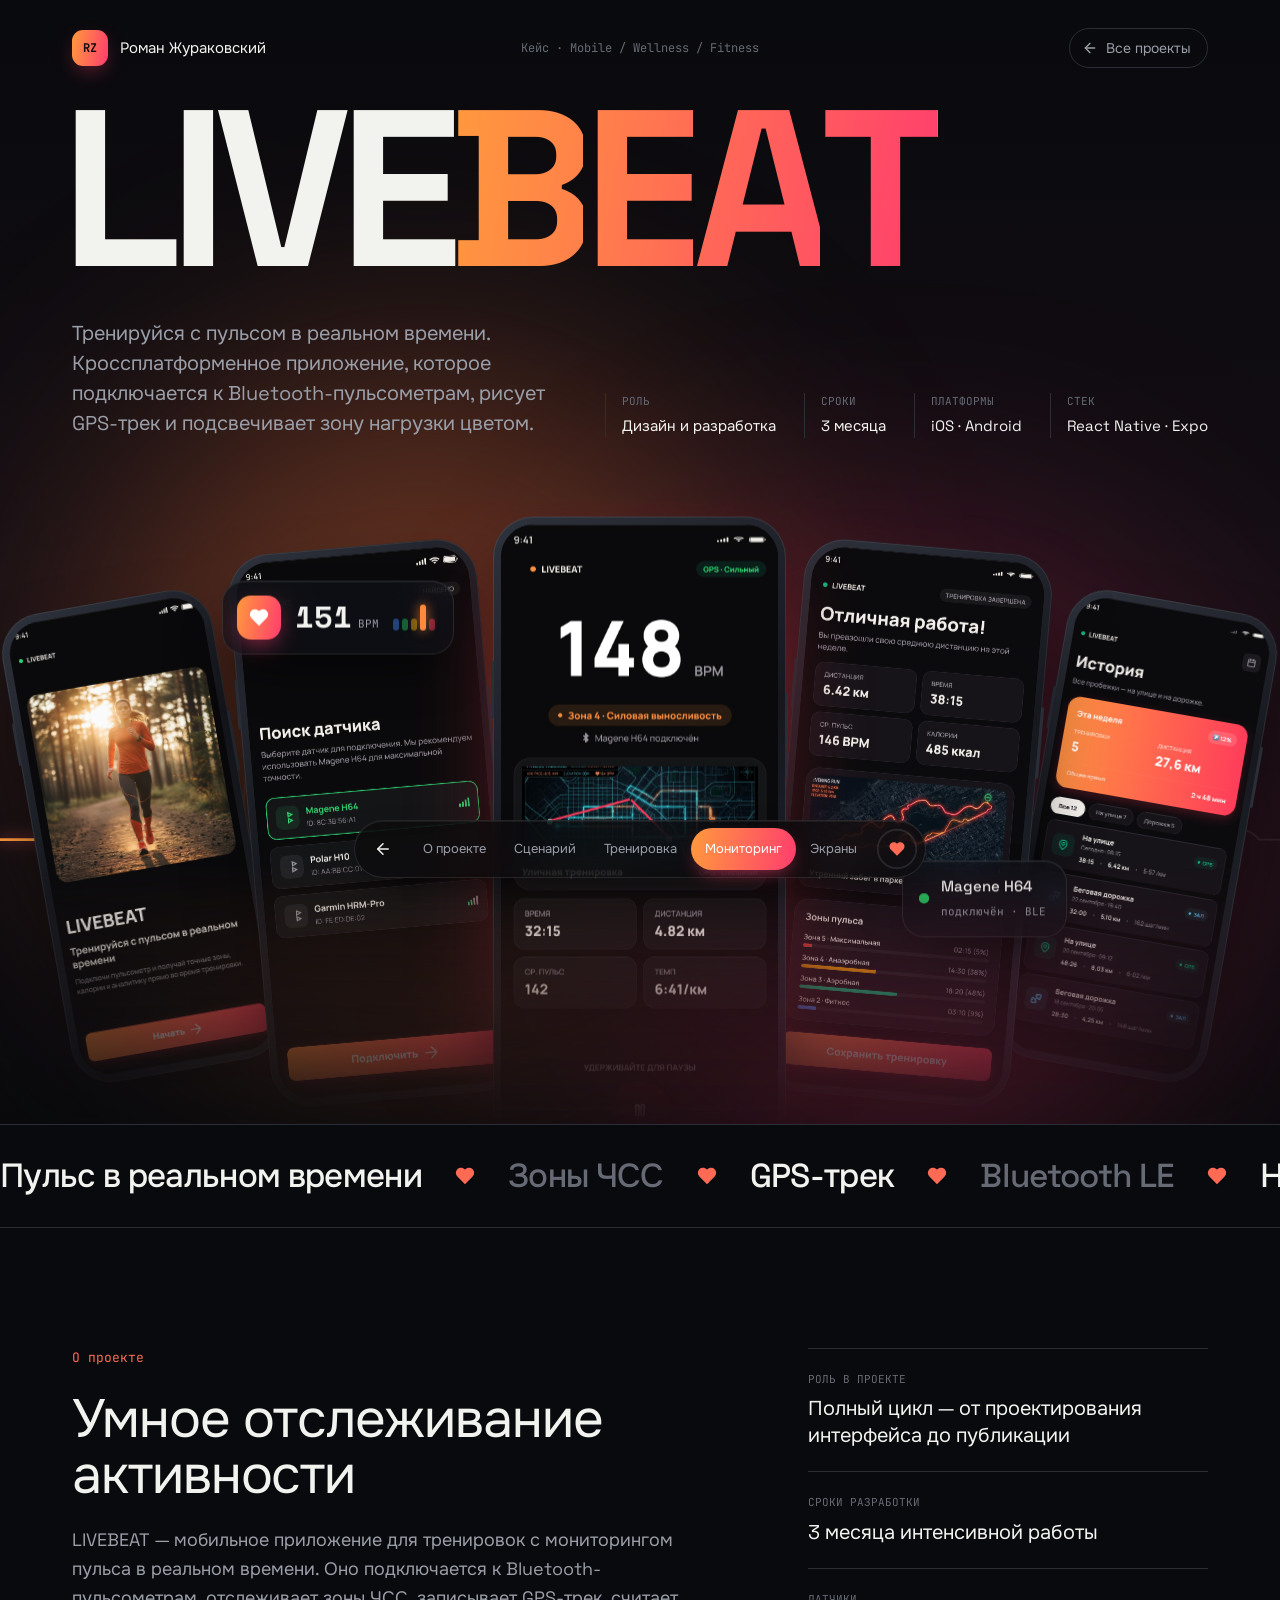
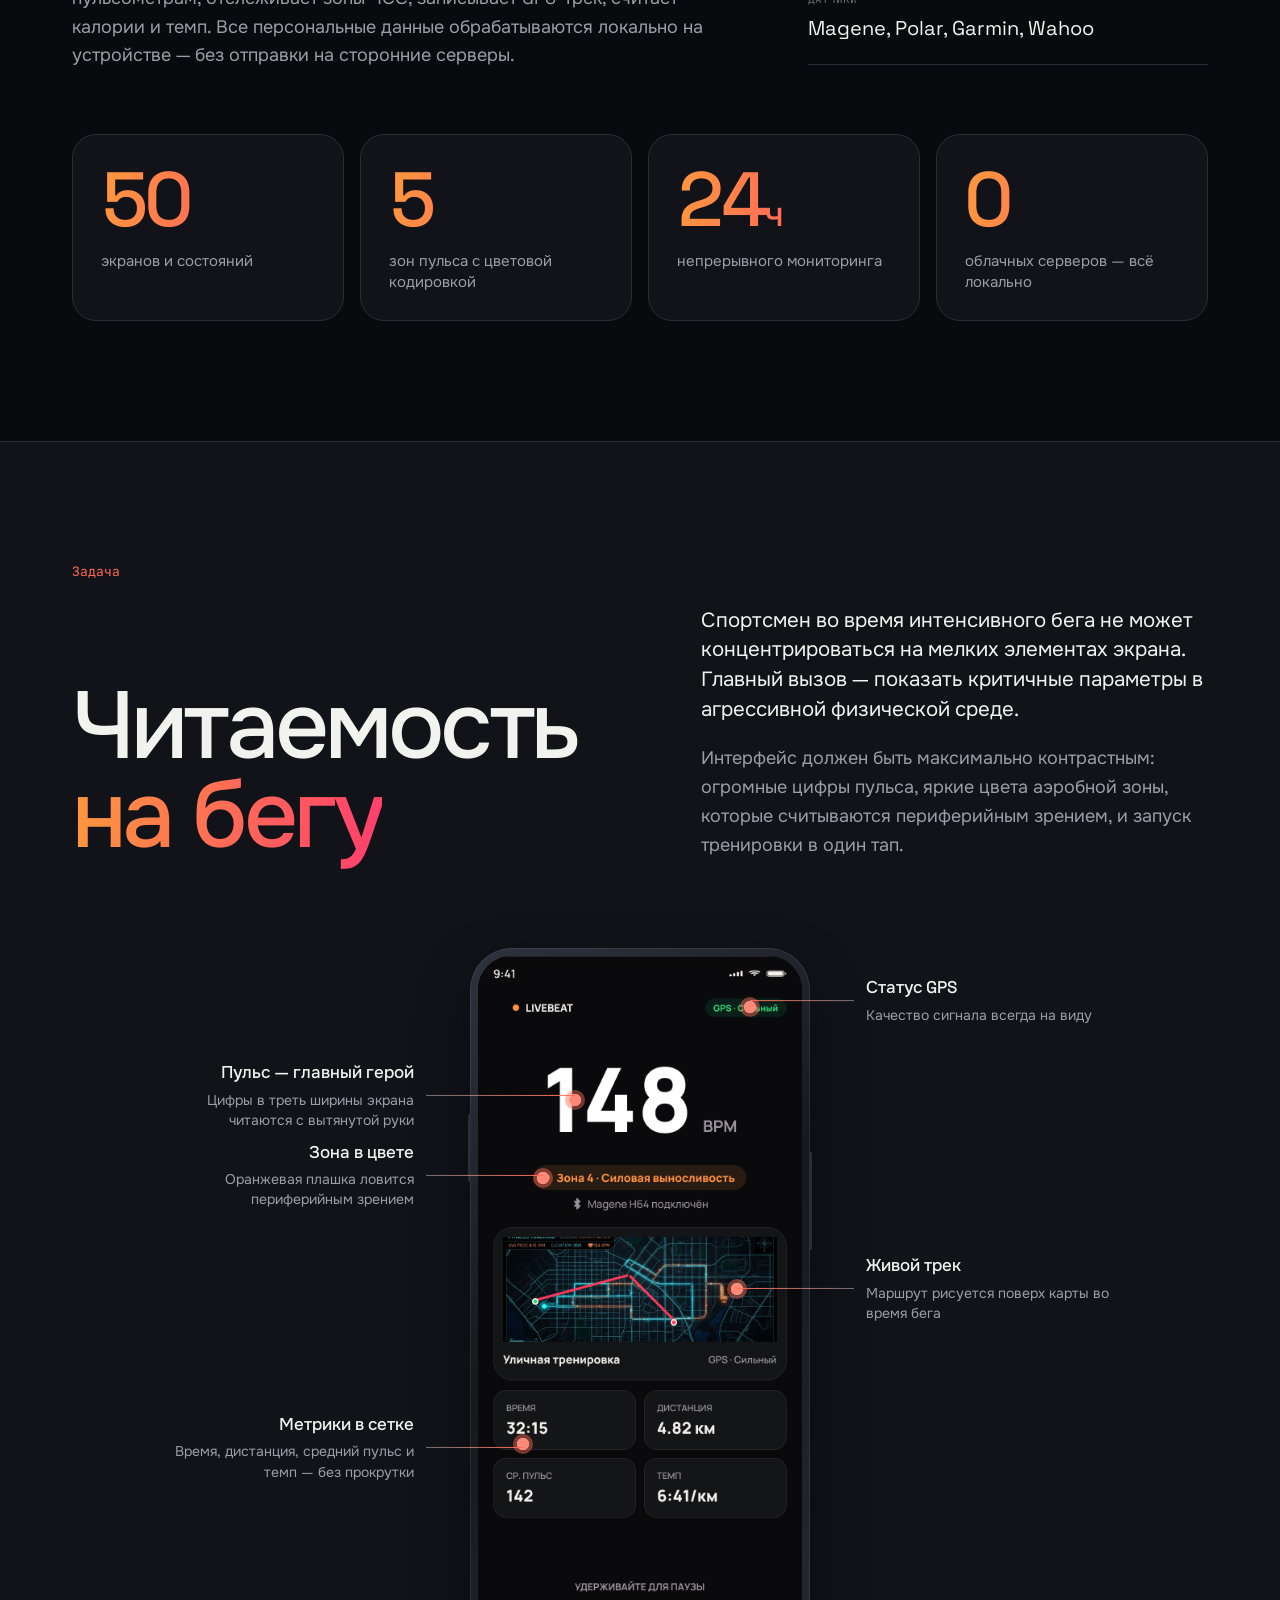
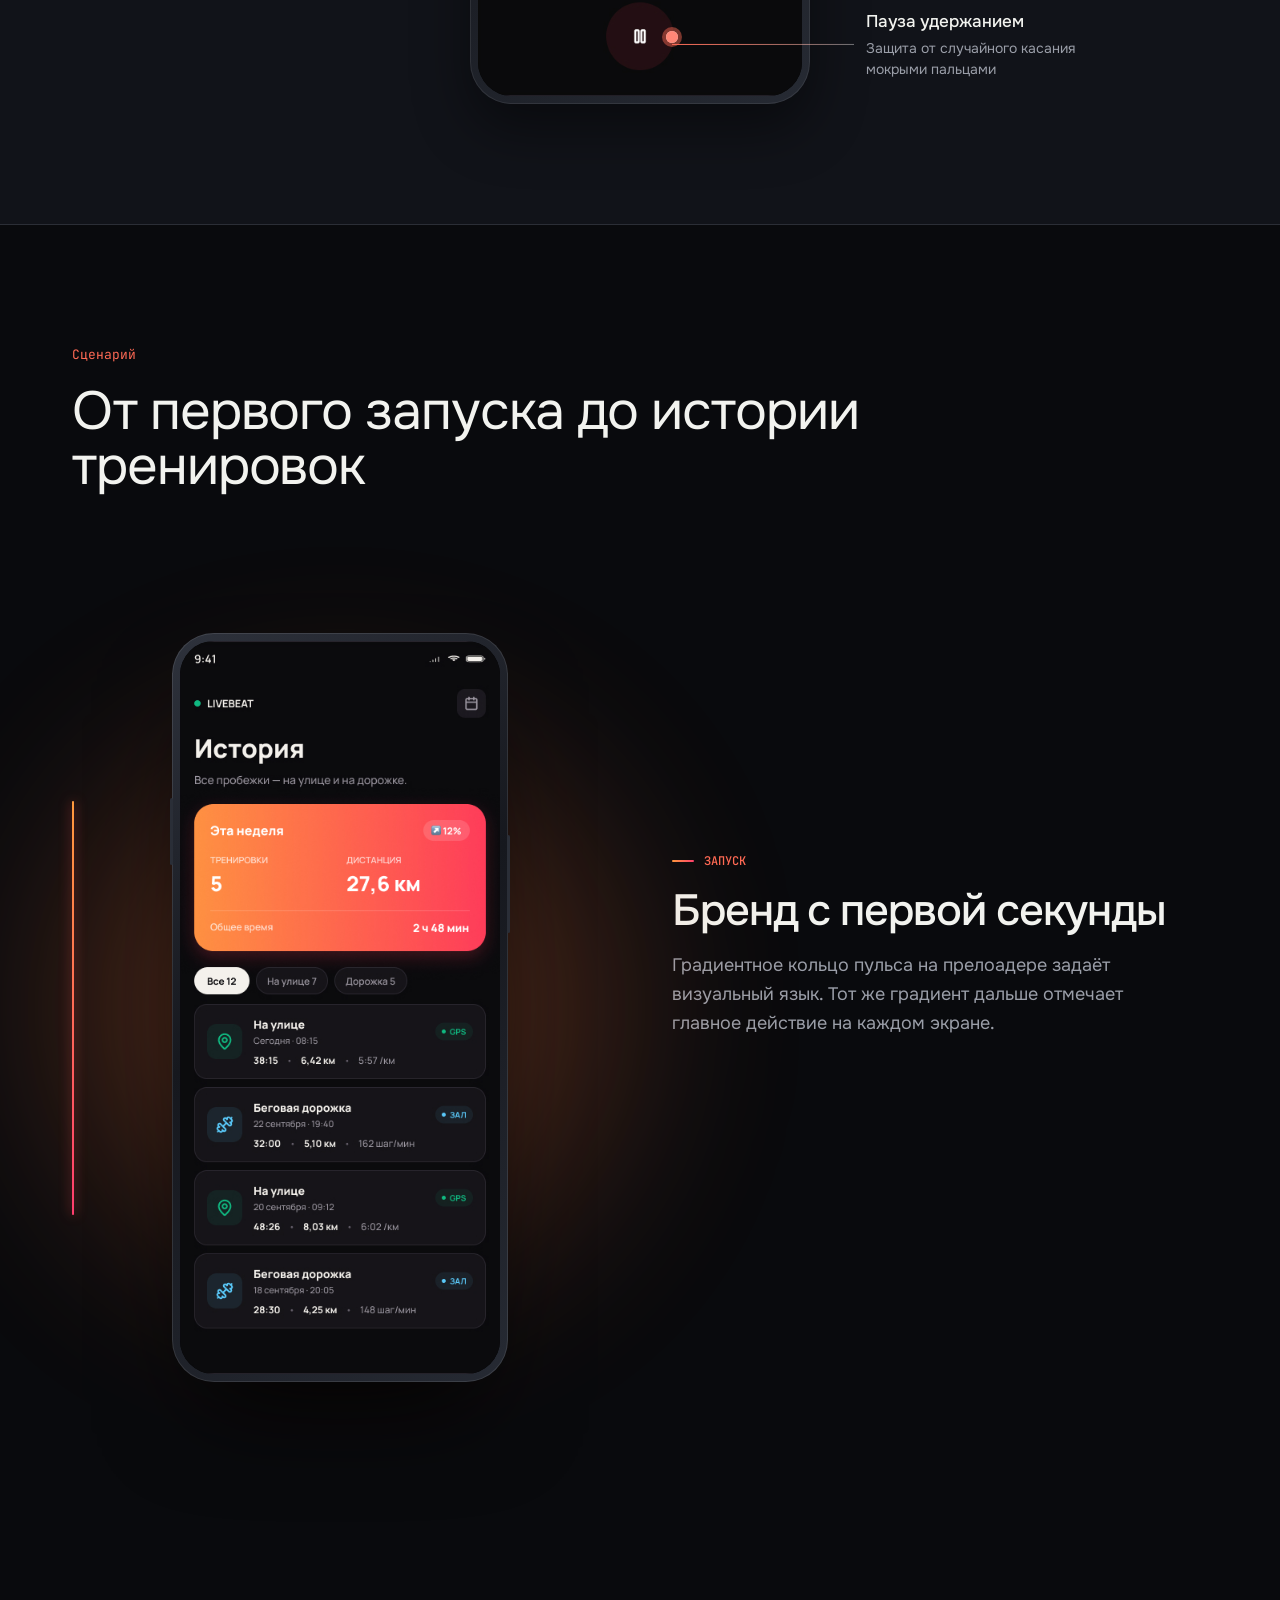
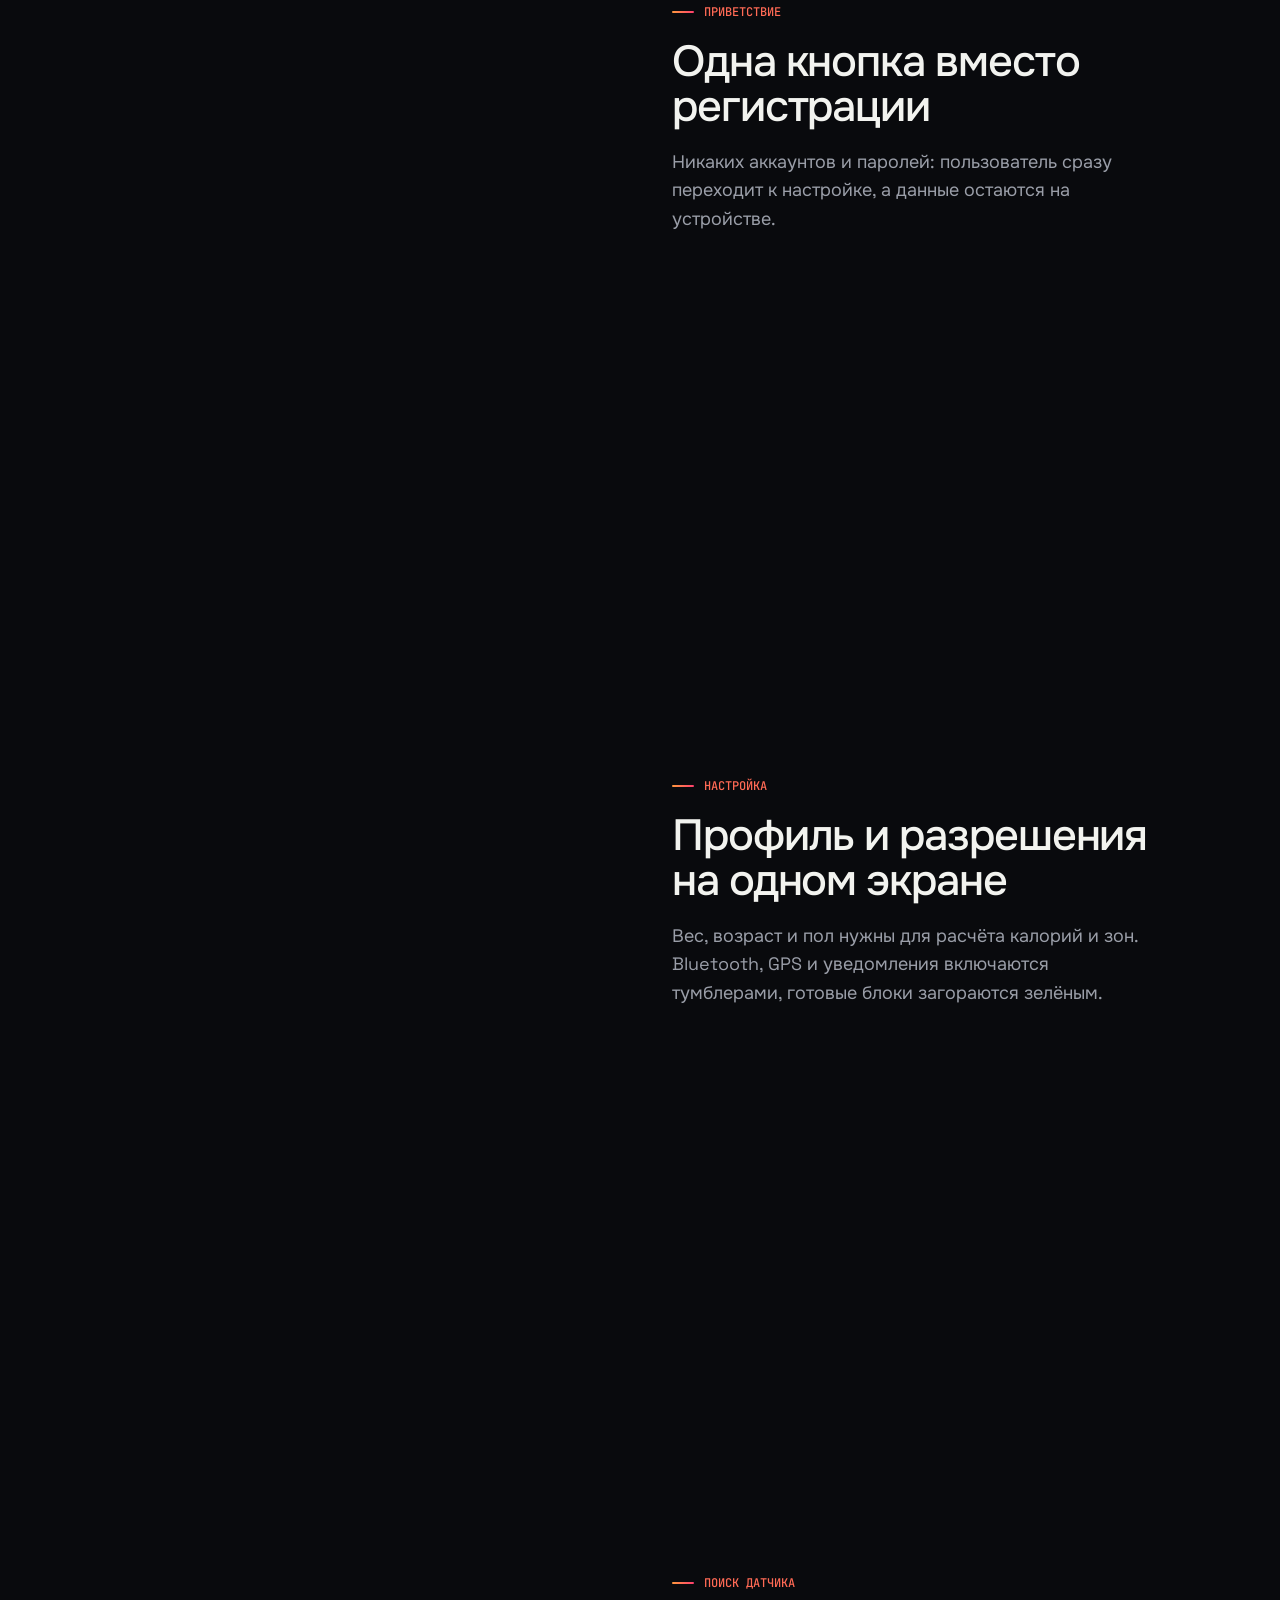
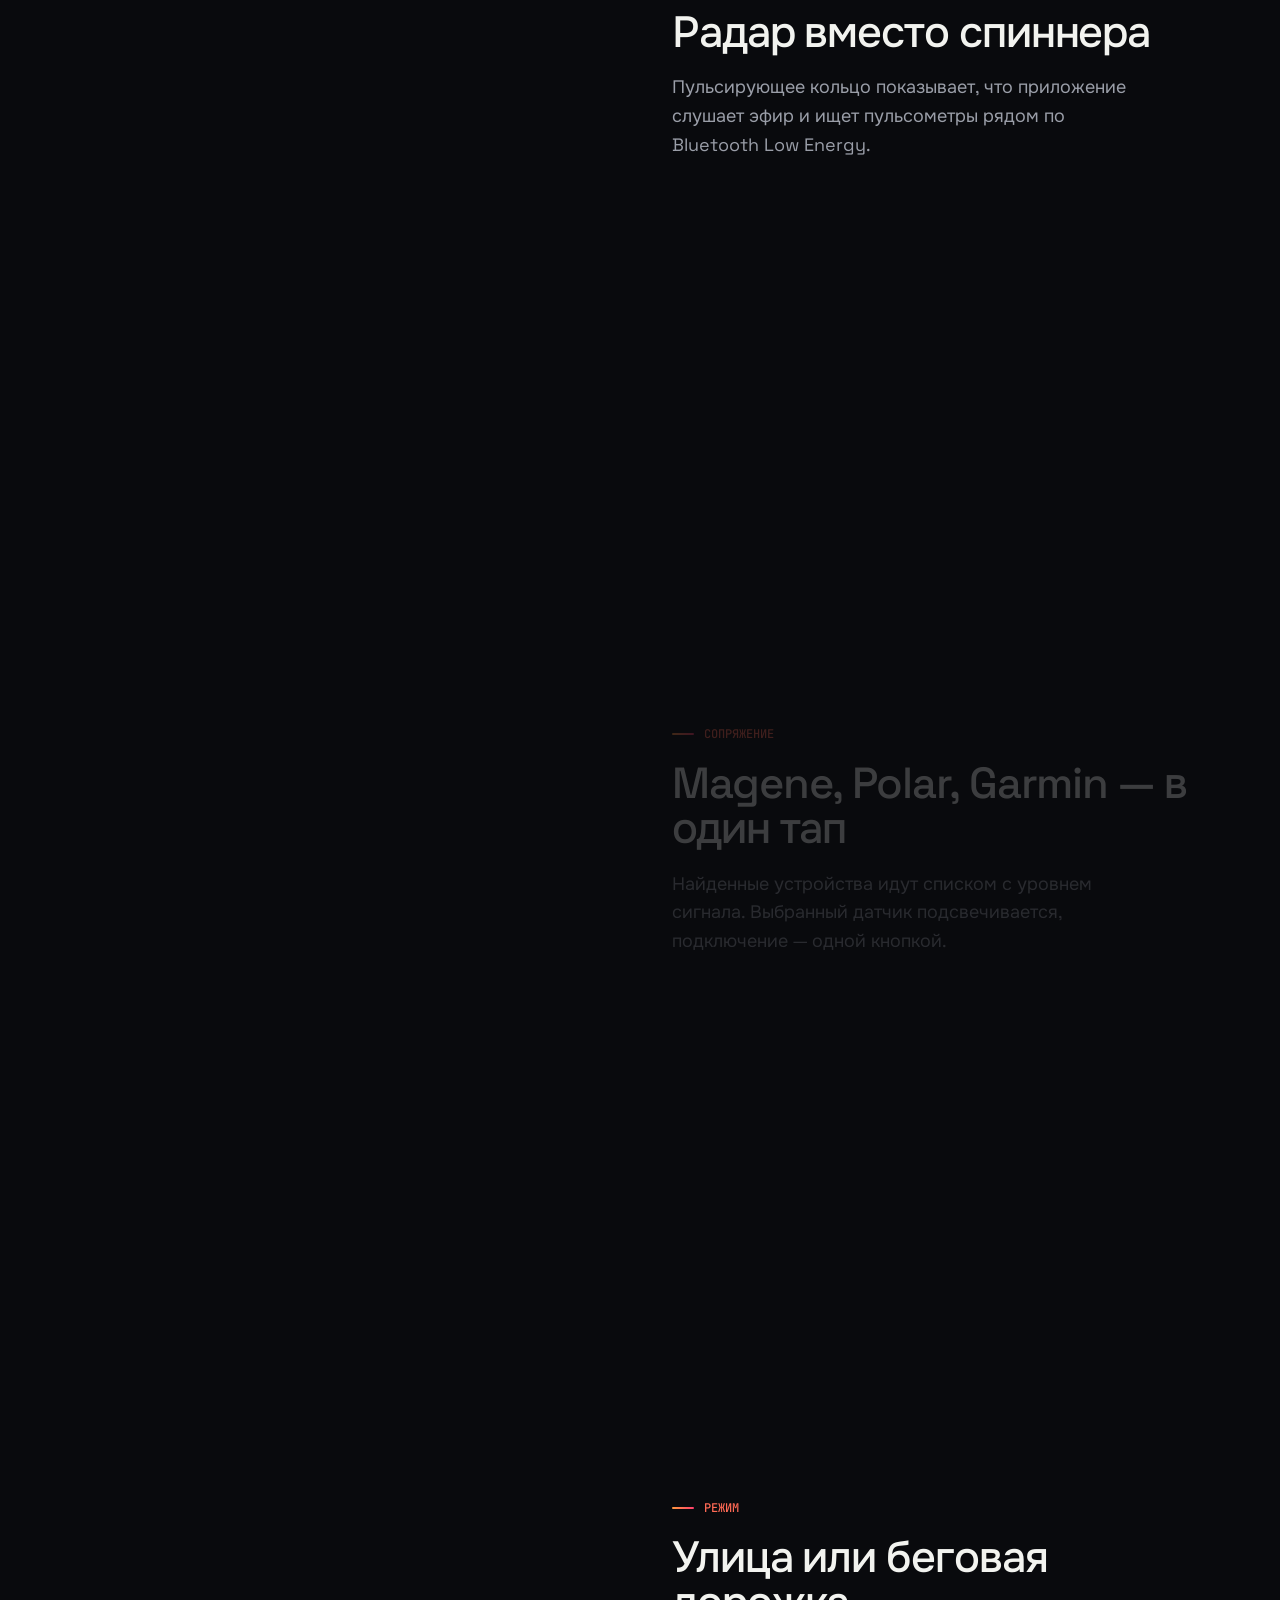
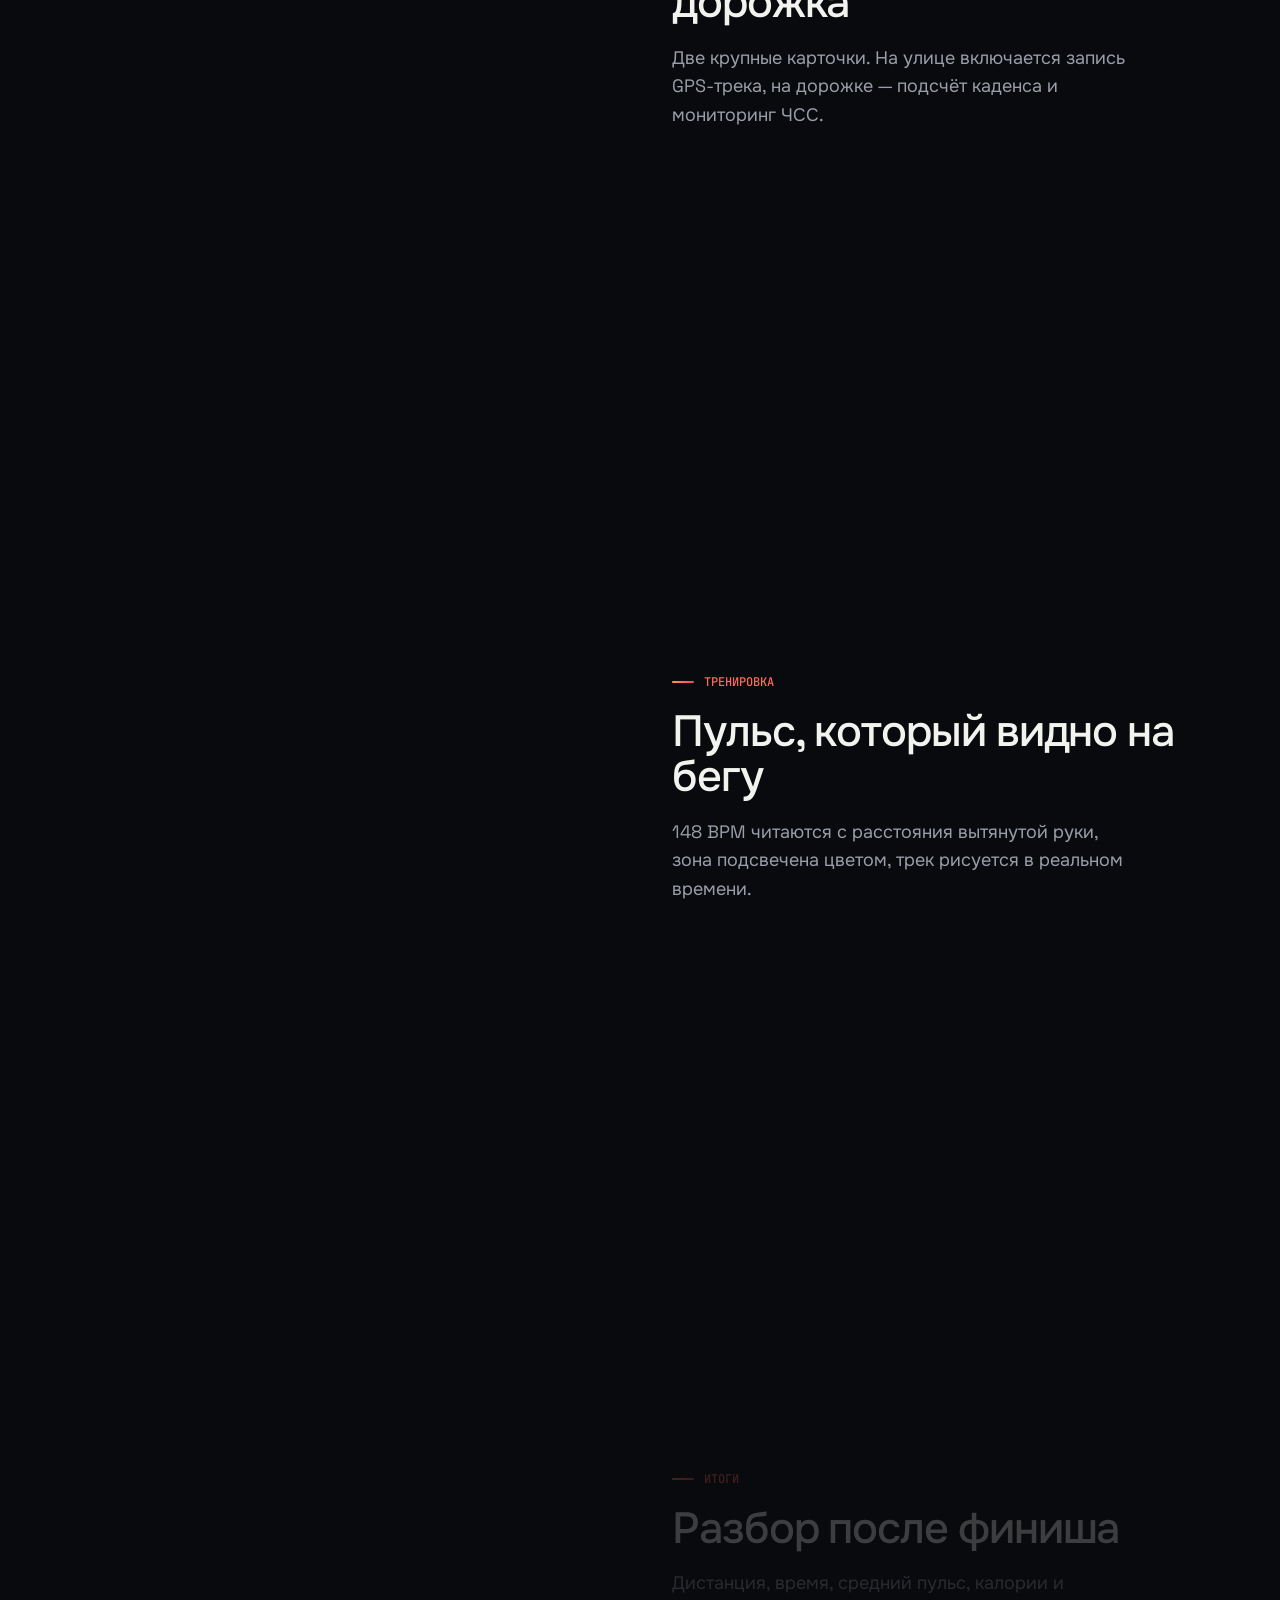
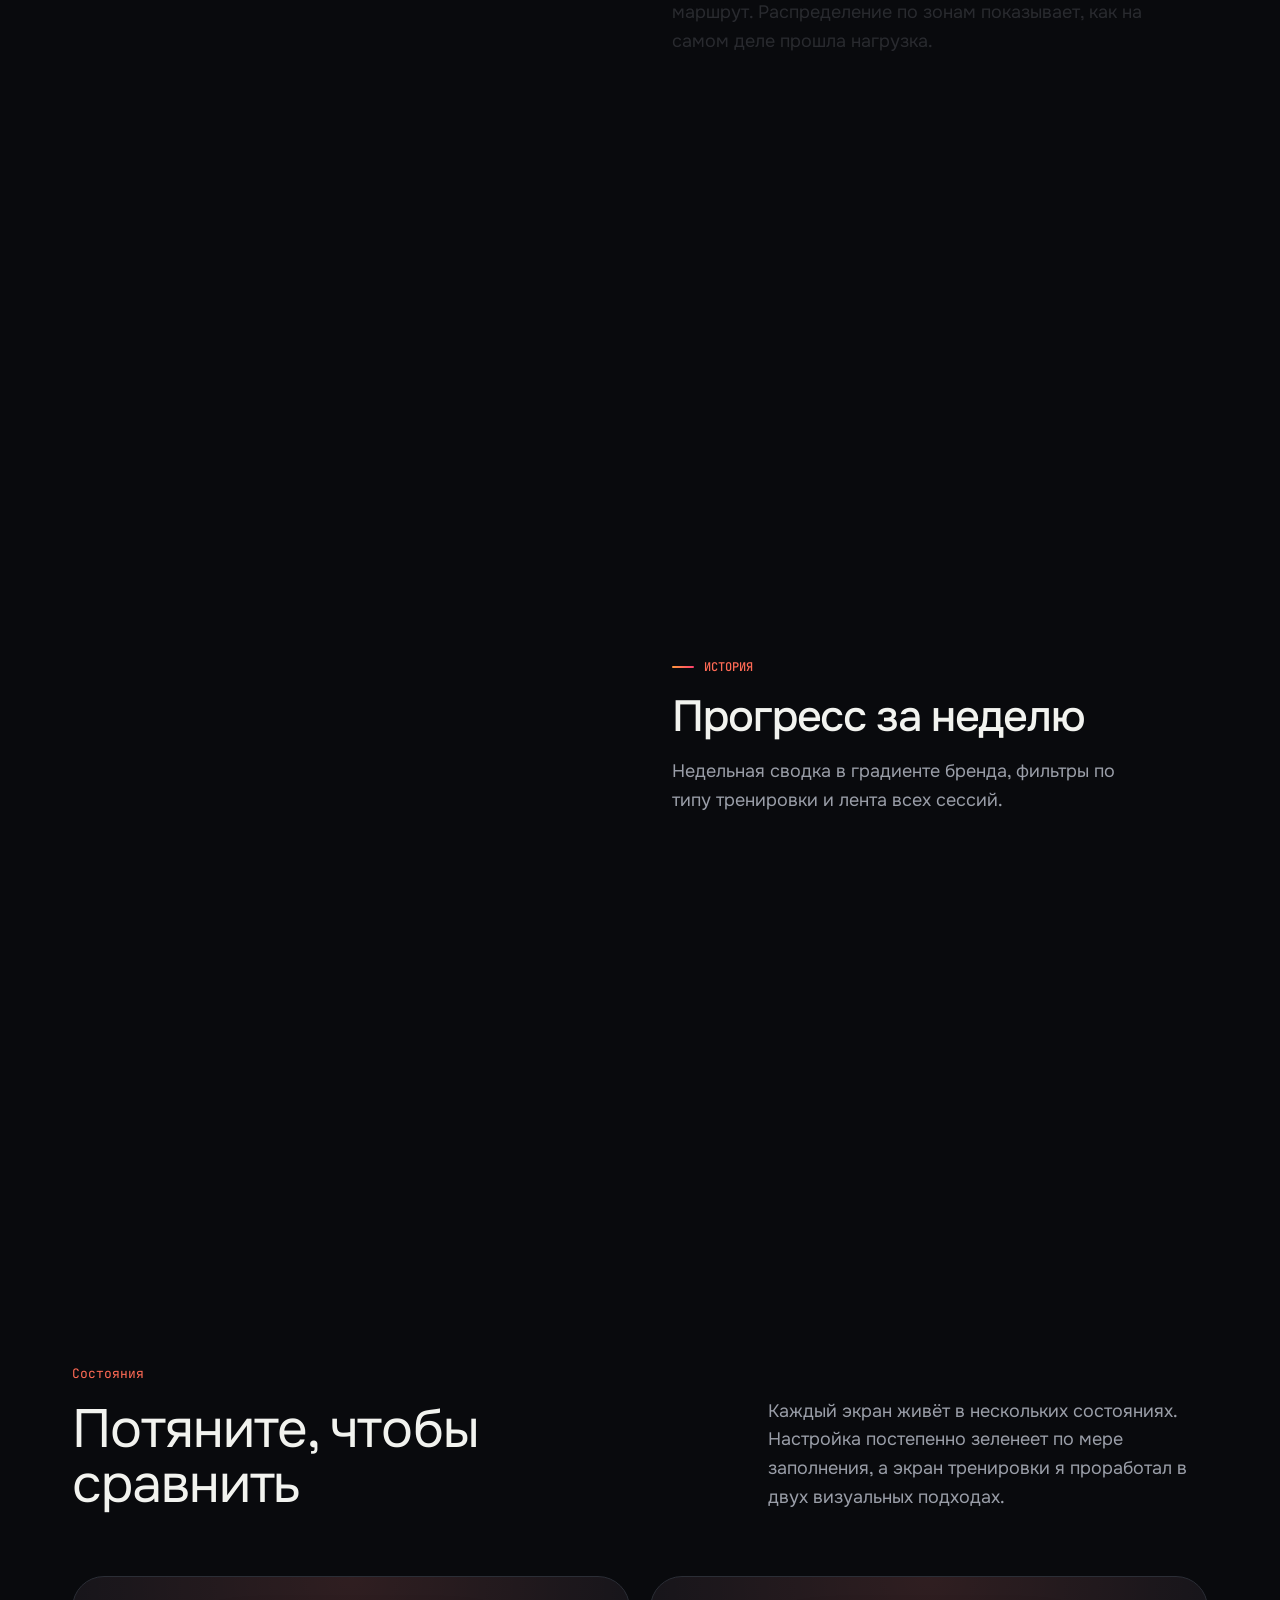
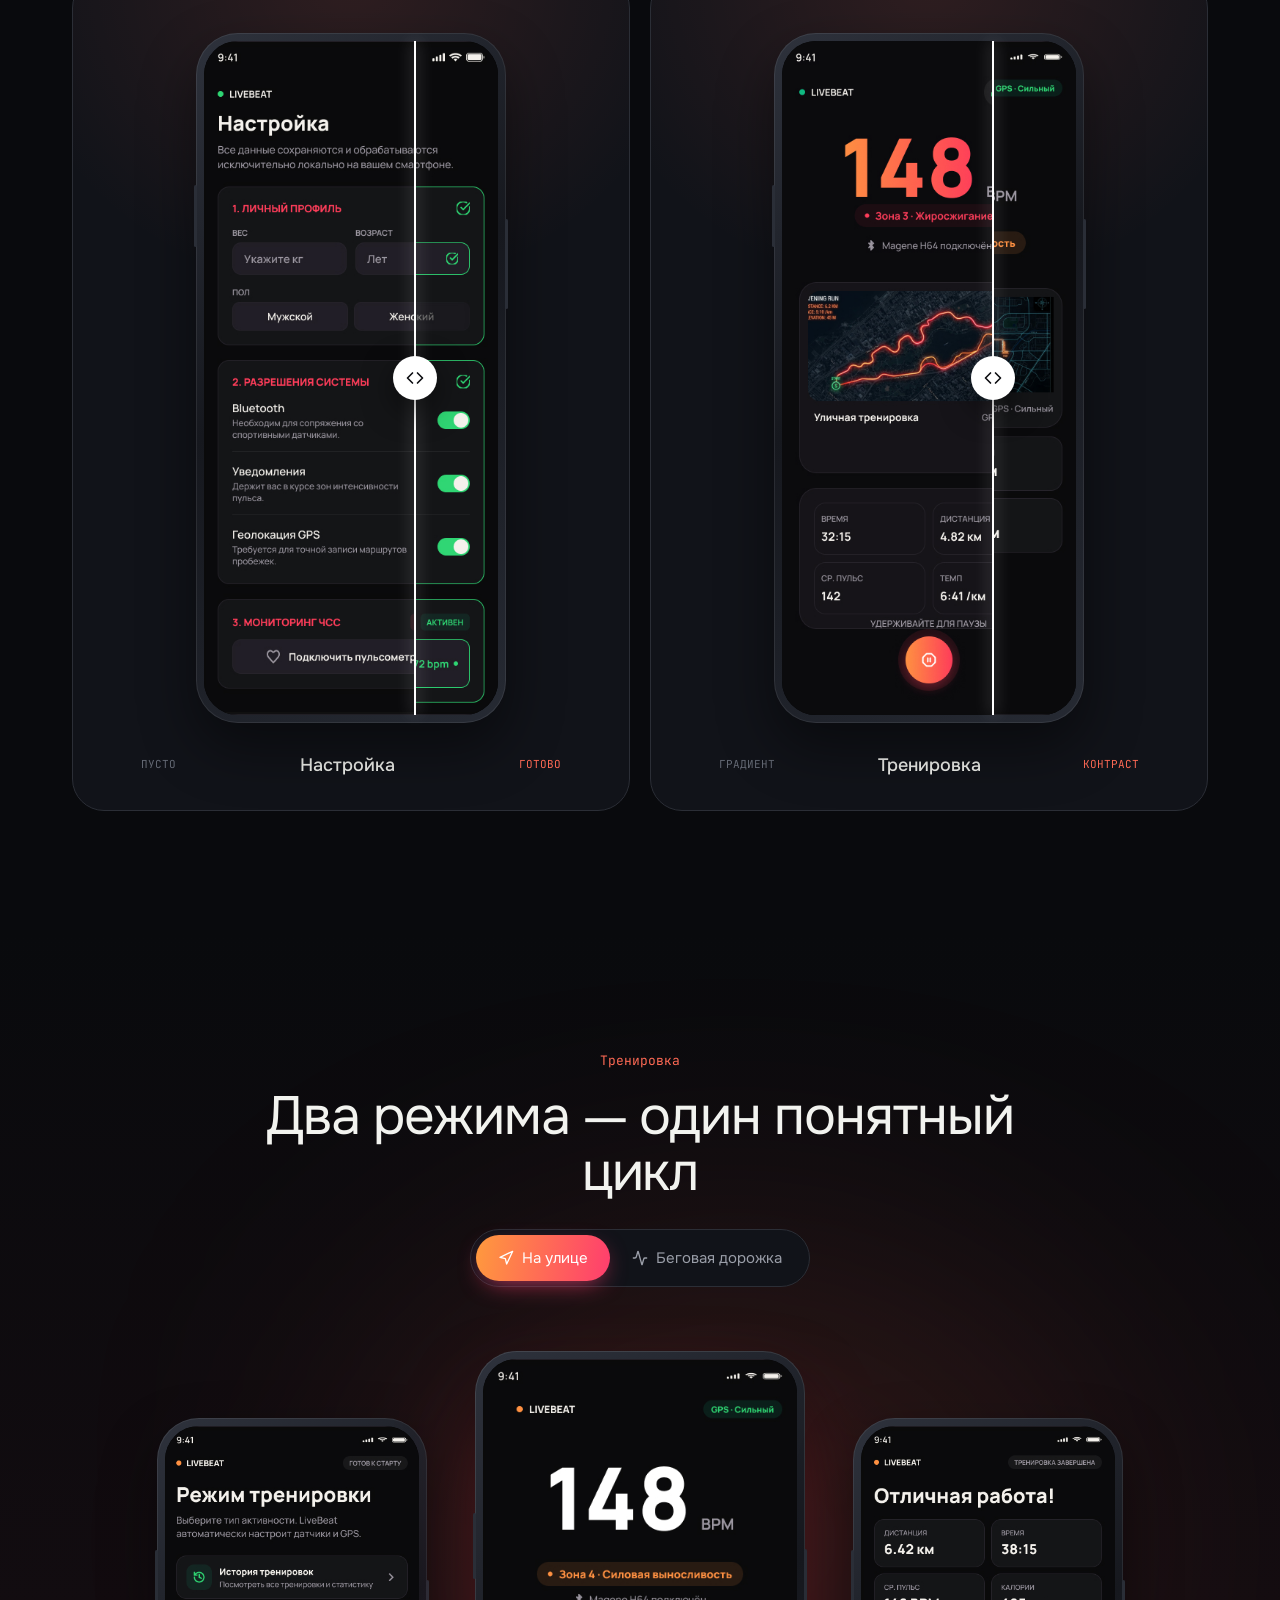
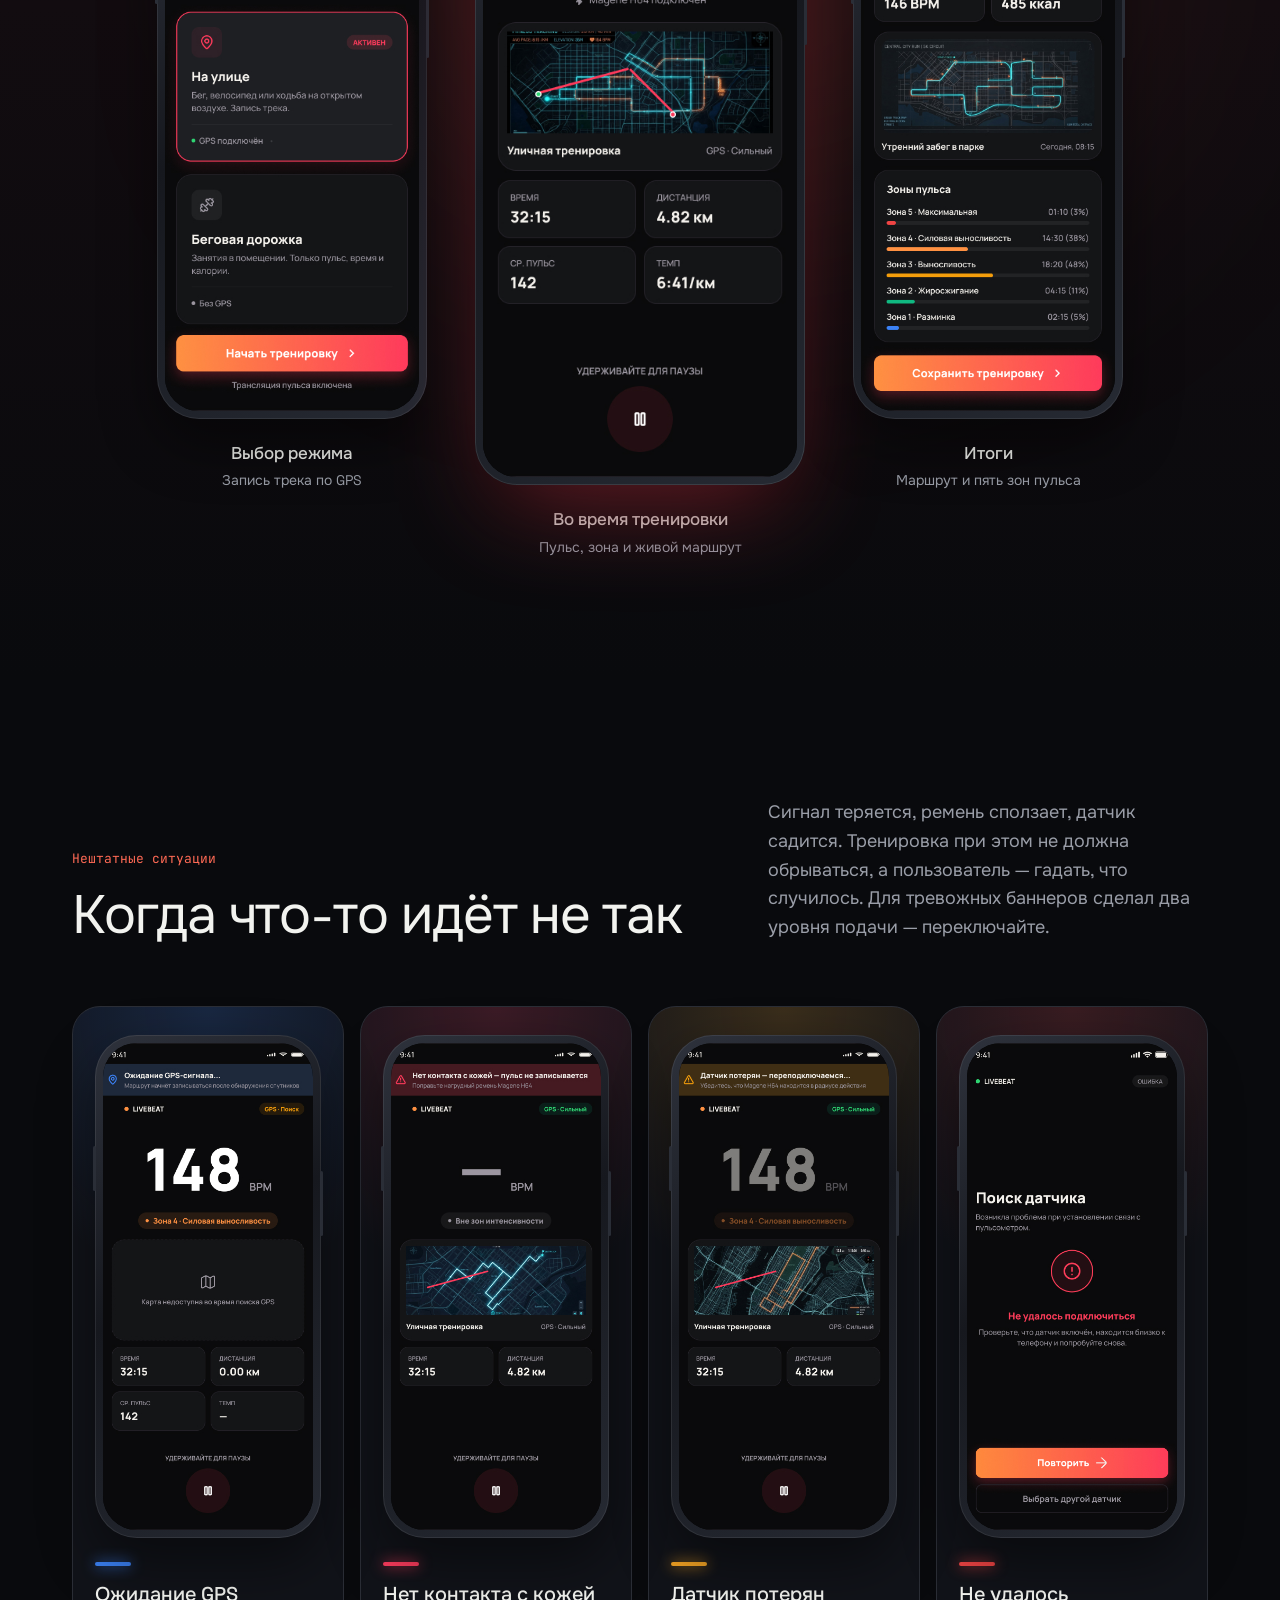
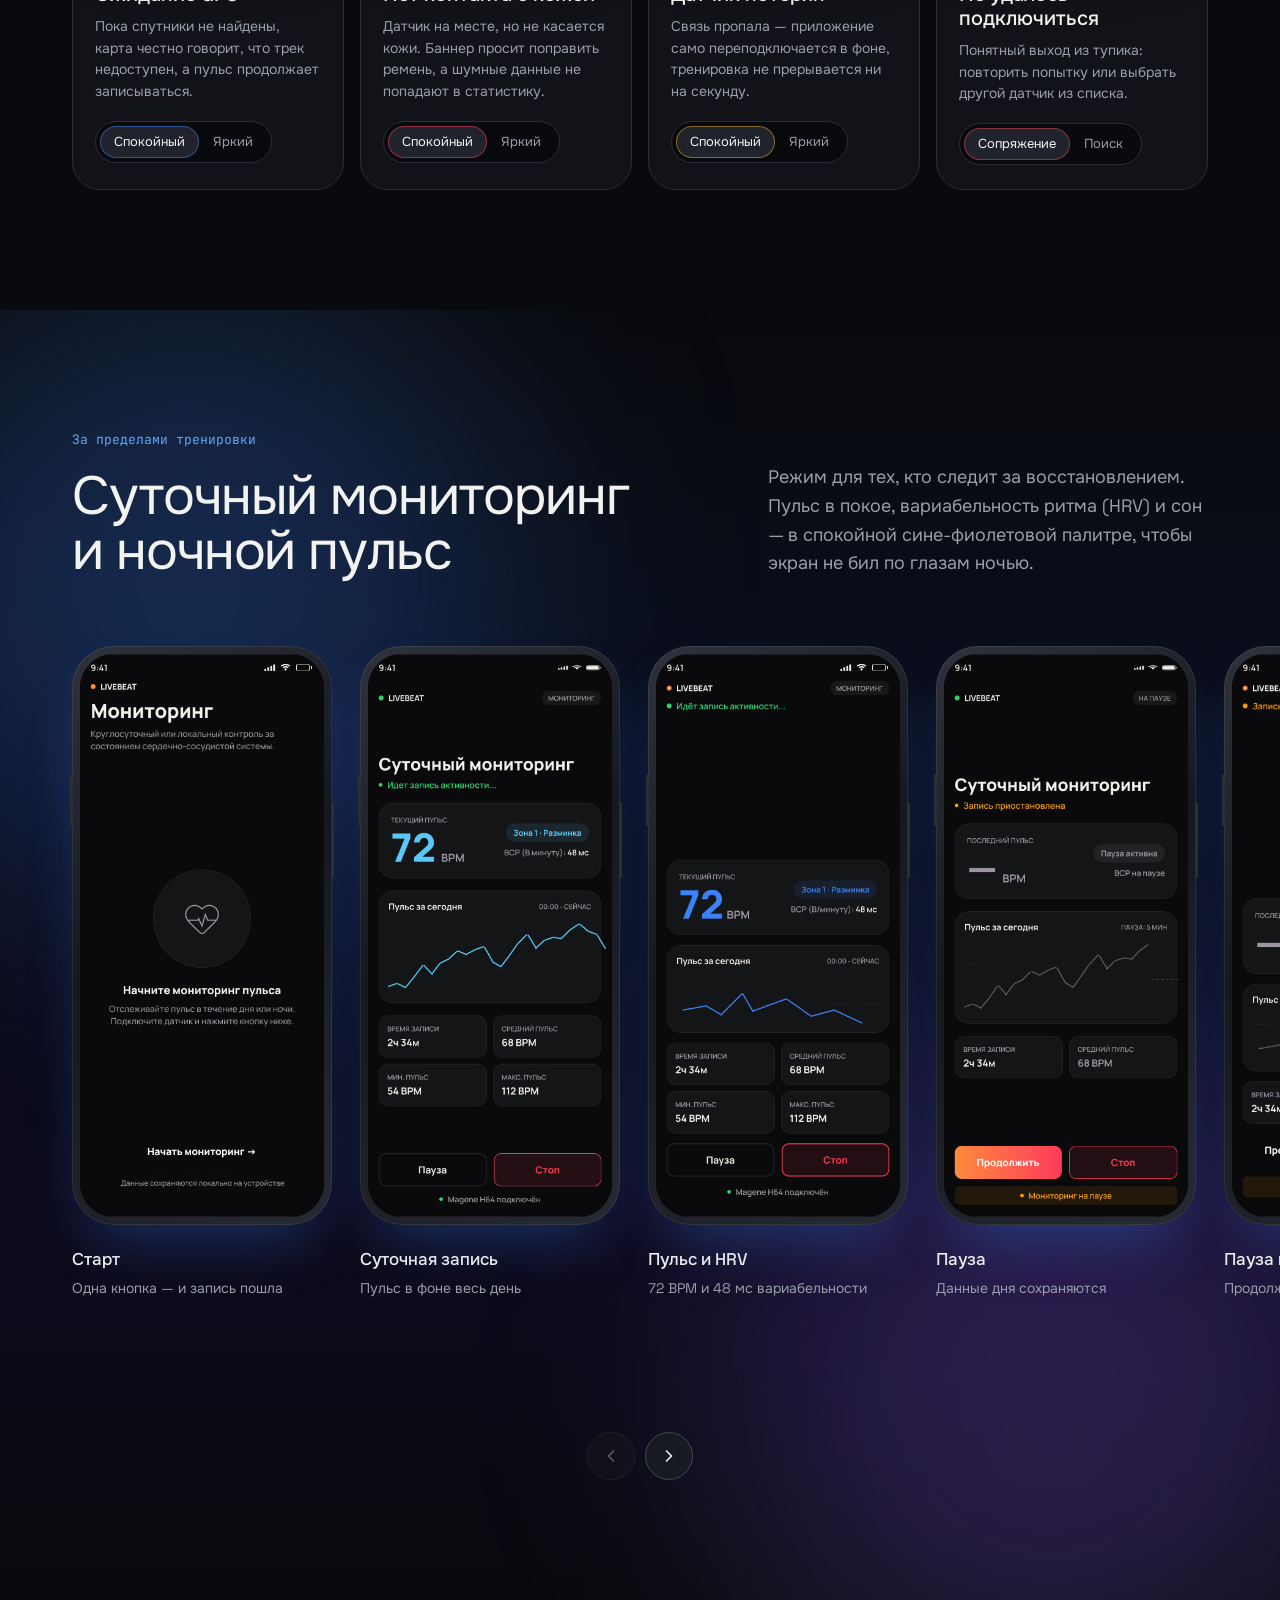
==== livebeat.html @ e948d423 "Первый коммит: сайт-портфолио Статический сайт: главная страница и кейс LIVEBEAT. Чистые HTML/CSS/JS" ====
<!DOCTYPE html>
<html lang="ru">
<head>
  <meta charset="UTF-8">
  <meta name="viewport" content="width=device-width, initial-scale=1, viewport-fit=cover">
  <title>LIVEBEAT — кейс · Роман Жураковский</title>
  <meta name="description" content="LIVEBEAT — мобильное приложение для тренировок с пульсом в реальном времени: Bluetooth-датчики, зоны ЧСС, GPS-трек, суточный мониторинг и ночной пульс.">
  <meta name="theme-color" content="#090A0D">
  <script>document.documentElement.classList.add('js')</script>

  <link rel="preconnect" href="https://fonts.googleapis.com">
  <link rel="preconnect" href="https://fonts.gstatic.com" crossorigin>
  <link href="https://fonts.googleapis.com/css2?family=JetBrains+Mono:wght@400;500;700&family=Onest:wght@400;500;700&family=Space+Grotesk:wght@400;500;700&display=swap" rel="stylesheet">
  <link rel="stylesheet" href="css/style.css">
  <link rel="stylesheet" href="css/livebeat.css">
</head>
<body class="lb">

  <svg width="0" height="0" style="position:absolute" aria-hidden="true">
    <defs>
      <symbol id="i-arrow-up-right" viewBox="0 0 24 24"><path d="M7 7h10v10"/><path d="M7 17 17 7"/></symbol>
      <symbol id="i-arrow-left" viewBox="0 0 24 24"><path d="m12 19-7-7 7-7"/><path d="M19 12H5"/></symbol>
      <symbol id="i-chevron-left" viewBox="0 0 24 24"><path d="m15 18-6-6 6-6"/></symbol>
      <symbol id="i-chevron-right" viewBox="0 0 24 24"><path d="m9 18 6-6-6-6"/></symbol>
      <symbol id="i-chevron-up" viewBox="0 0 24 24"><path d="m18 15-6-6-6 6"/></symbol>
      <symbol id="i-mail" viewBox="0 0 24 24"><rect width="20" height="16" x="2" y="4" rx="2"/><path d="m22 7-8.97 5.7a1.94 1.94 0 0 1-2.06 0L2 7"/></symbol>
      <symbol id="i-x" viewBox="0 0 24 24"><path d="M18 6 6 18"/><path d="m6 6 12 12"/></symbol>
      <symbol id="i-send" viewBox="0 0 24 24"><path d="M14.536 21.686a.5.5 0 0 0 .937-.024l6.5-19a.496.496 0 0 0-.635-.635l-19 6.5a.5.5 0 0 0-.024.937l7.93 3.18a2 2 0 0 1 1.112 1.11z"/><path d="m21.854 2.147-10.94 10.939"/></symbol>
      <symbol id="i-heart" viewBox="0 0 24 24"><path d="M19 14c1.49-1.46 3-3.21 3-5.5A5.5 5.5 0 0 0 16.5 3c-1.76 0-3 .5-4.5 2-1.5-1.5-2.74-2-4.5-2A5.5 5.5 0 0 0 2 8.5c0 2.3 1.5 4.05 3 5.5l7 7Z"/></symbol>
      <symbol id="i-heart-pulse" viewBox="0 0 24 24"><path d="M19 14c1.49-1.46 3-3.21 3-5.5A5.5 5.5 0 0 0 16.5 3c-1.76 0-3 .5-4.5 2-1.5-1.5-2.74-2-4.5-2A5.5 5.5 0 0 0 2 8.5c0 2.3 1.5 4.05 3 5.5l7 7Z"/><path d="M3.22 12H9.5l.5-1 2 4.5 2-7 1.5 3.5h5.27"/></symbol>
      <symbol id="i-navigation" viewBox="0 0 24 24"><polygon points="3 11 22 2 13 21 11 13 3 11"/></symbol>
      <symbol id="i-bluetooth" viewBox="0 0 24 24"><path d="m7 7 10 10-5 5V2l5 5L7 17"/></symbol>
      <symbol id="i-trending-up" viewBox="0 0 24 24"><polyline points="22 7 13.5 15.5 8.5 10.5 2 17"/><polyline points="16 7 22 7 22 13"/></symbol>
      <symbol id="i-lock" viewBox="0 0 24 24"><rect width="18" height="11" x="3" y="11" rx="2" ry="2"/><path d="M7 11V7a5 5 0 0 1 10 0v4"/></symbol>
      <symbol id="i-activity" viewBox="0 0 24 24"><path d="M22 12h-2.48a2 2 0 0 0-1.93 1.46l-2.35 8.36a.25.25 0 0 1-.48 0L9.24 2.18a.25.25 0 0 0-.48 0l-2.35 8.36A2 2 0 0 1 4.49 12H2"/></symbol>
      <symbol id="i-moon" viewBox="0 0 24 24"><path d="M12 3a6 6 0 0 0 9 9 9 9 0 1 1-9-9Z"/></symbol>
      <symbol id="i-drag" viewBox="0 0 24 24"><path d="m9 18-6-6 6-6"/><path d="m15 6 6 6-6 6"/></symbol>
      <symbol id="i-expand" viewBox="0 0 24 24"><path d="M15 3h6v6"/><path d="M9 21H3v-6"/><path d="M21 3l-7 7"/><path d="M3 21l7-7"/></symbol>
      <symbol id="i-github" viewBox="0 0 24 24"><path d="M15 22v-4a4.8 4.8 0 0 0-1-3.5c3 0 6-2 6-5.5.08-1.25-.27-2.48-1-3.5.28-1.15.28-2.35 0-3.5 0 0-1 0-3 1.5-2.64-.5-5.36-.5-8 0C6 2 5 2 5 2c-.3 1.15-.3 2.35 0 3.5A5.403 5.403 0 0 0 4 9c0 3.5 3 5.5 6 5.5-.39.49-.68 1.05-.85 1.65-.17.6-.22 1.23-.15 1.85v4"/><path d="M9 18c-4.51 2-5-2-7-2"/></symbol>
      <symbol id="i-linkedin" viewBox="0 0 24 24"><path d="M16 8a6 6 0 0 1 6 6v7h-4v-7a2 2 0 0 0-2-2 2 2 0 0 0-2 2v7h-4v-7a6 6 0 0 1 6-6z"/><rect width="4" height="12" x="2" y="9"/><circle cx="4" cy="4" r="2"/></symbol>
      <linearGradient id="lb-grad" x1="0" x2="1" y1="0" y2="0">
        <stop offset="0" stop-color="#FF9A3D"/>
        <stop offset="1" stop-color="#FF3D6E"/>
      </linearGradient>
    </defs>
  </svg>

  <!-- Док с разделами кейса -->
  <nav class="lb-dock" aria-label="Разделы кейса" data-dock>
    <a class="lb-dock__round lb-dock__back" href="index.html#projects" aria-label="Все проекты">
      <svg class="icon"><use href="#i-arrow-left"/></svg>
    </a>

    <button class="lb-dock__current" type="button" aria-expanded="false" aria-controls="lb-dock-links" data-dock-toggle>
      <span data-dock-label>Разделы</span>
      <svg class="icon"><use href="#i-chevron-up"/></svg>
    </button>

    <div class="lb-dock__links" id="lb-dock-links" data-dock-links>
      <span class="lb-dock__pill" aria-hidden="true"></span>
      <a href="#overview">О проекте</a>
      <a href="#flow">Сценарий</a>
      <a href="#workout">Тренировка</a>
      <a href="#monitoring">Мониторинг</a>
      <a href="#screens">Экраны</a>
    </div>

    <a class="lb-dock__round lb-dock__pulse" href="#top" aria-label="Наверх">
      <svg class="lb-dock__ring" viewBox="0 0 48 48" aria-hidden="true">
        <circle cx="24" cy="24" r="21"/>
        <circle cx="24" cy="24" r="21" pathLength="100" data-dock-ring/>
      </svg>
      <svg class="icon lb-dock__heart"><use href="#i-heart"/></svg>
    </a>
  </nav>

  <main id="top">

    <!-- Первый экран -->
    <section class="lb-hero" data-hero>
      <span class="blob lb-glow lb-glow--warm" data-parallax="0.12" data-mouse="50" aria-hidden="true"></span>
      <span class="blob lb-glow lb-glow--pink" data-parallax="-0.08" data-mouse="-40" aria-hidden="true"></span>

      <div class="container lb-hero__head">
        <div class="lb-topbar reveal">
          <a class="lb-brand" href="index.html" aria-label="Роман Жураковский — на главную">
            <span class="lb-brand__mark">RZ</span>
            <span class="lb-brand__name">Роман Жураковский</span>
          </a>
          <span class="eyebrow eyebrow--muted lb-topbar__tag">Кейс · Mobile / Wellness / Fitness</span>
          <a class="lb-back" href="index.html#projects">
            <svg class="icon"><use href="#i-arrow-left"/></svg>
            Все проекты
          </a>
        </div>

        <h1 class="lb-title reveal" aria-label="LIVEBEAT" data-split>LIVEBEAT</h1>

        <div class="lb-hero__row">
          <p class="lb-hero__lead reveal">Тренируйся с пульсом в реальном времени. Кроссплатформенное приложение, которое подключается к Bluetooth-пульсометрам, рисует GPS-трек и&nbsp;подсвечивает зону нагрузки цветом.</p>
          <dl class="lb-meta reveal">
            <div><dt>Роль</dt><dd>Дизайн и разработка</dd></div>
            <div><dt>Сроки</dt><dd>3 месяца</dd></div>
            <div><dt>Платформы</dt><dd>iOS · Android</dd></div>
            <div><dt>Стек</dt><dd>React Native · Expo</dd></div>
          </dl>
        </div>
      </div>

      <div class="lb-stage" data-stage>
        <svg class="lb-ecg" viewBox="0 0 1600 220" preserveAspectRatio="none" aria-hidden="true">
          <path class="lb-ecg__base" data-ecg d=""/>
          <path class="lb-ecg__pulse" data-ecg d=""/>
        </svg>

        <div class="lb-stage__phone lb-stage__phone--o1" data-parallax="0.1">
          <div class="phone phone--lb"><div class="phone__screen"><img src="images/livebeat/welcome.jpg" alt="Приветственный экран LIVEBEAT" width="412" height="917"></div></div>
        </div>
        <div class="lb-stage__phone lb-stage__phone--i1" data-parallax="0.05">
          <div class="phone phone--lb"><div class="phone__screen"><img src="images/livebeat/sensor-found.jpg" alt="Выбор найденного пульсометра" width="412" height="917"></div></div>
        </div>
        <div class="lb-stage__phone lb-stage__phone--c" data-parallax="-0.04">
          <div class="phone phone--lb"><div class="phone__screen"><img src="images/livebeat/active-outdoor.jpg" alt="Тренировка на улице: пульс 148 BPM" width="412" height="917"></div></div>
        </div>
        <div class="lb-stage__phone lb-stage__phone--i2" data-parallax="0.05">
          <div class="phone phone--lb"><div class="phone__screen"><img src="images/livebeat/post-run-summary.jpg" alt="Итоги пробежки" width="412" height="936"></div></div>
        </div>
        <div class="lb-stage__phone lb-stage__phone--o2" data-parallax="0.1">
          <div class="phone phone--lb"><div class="phone__screen"><img src="images/livebeat/history-weekly.jpg" alt="История тренировок с недельной сводкой" width="412" height="917"></div></div>
        </div>

        <div class="lb-chip lb-chip--bpm" data-parallax="-0.12" aria-hidden="true">
          <span class="lb-chip__heart"><svg class="icon"><use href="#i-heart"/></svg></span>
          <span class="lb-chip__value"><strong data-bpm>148</strong><small>BPM</small></span>
          <span class="lb-zones"><i></i><i></i><i></i><i class="is-on"></i><i></i></span>
        </div>
        <div class="lb-chip lb-chip--sensor" data-parallax="-0.18" aria-hidden="true">
          <span class="lb-chip__dot"></span>
          <span><strong>Magene H64</strong><small>подключён · BLE</small></span>
        </div>
      </div>
    </section>

    <!-- Бегущая строка -->
    <div class="lb-marquee" aria-hidden="true">
      <div class="lb-marquee__track">
        <span>Пульс в реальном времени</span><svg class="icon"><use href="#i-heart"/></svg>
        <span>Зоны ЧСС</span><svg class="icon"><use href="#i-heart"/></svg>
        <span>GPS-трек</span><svg class="icon"><use href="#i-heart"/></svg>
        <span>Bluetooth LE</span><svg class="icon"><use href="#i-heart"/></svg>
        <span>Ночной пульс и HRV</span><svg class="icon"><use href="#i-heart"/></svg>
        <span>Без регистрации</span><svg class="icon"><use href="#i-heart"/></svg>
        <span>Пульс в реальном времени</span><svg class="icon"><use href="#i-heart"/></svg>
        <span>Зоны ЧСС</span><svg class="icon"><use href="#i-heart"/></svg>
        <span>GPS-трек</span><svg class="icon"><use href="#i-heart"/></svg>
        <span>Bluetooth LE</span><svg class="icon"><use href="#i-heart"/></svg>
        <span>Ночной пульс и HRV</span><svg class="icon"><use href="#i-heart"/></svg>
        <span>Без регистрации</span><svg class="icon"><use href="#i-heart"/></svg>
      </div>
    </div>

    <!-- О проекте -->
    <section class="lb-section lb-overview" id="overview">
      <div class="container">
        <div class="lb-overview__grid">
          <div class="lb-overview__main">
            <span class="eyebrow eyebrow--accent eyebrow--lg reveal">О проекте</span>
            <h2 class="h2 reveal">Умное отслеживание активности</h2>
            <p class="lb-text reveal">LIVEBEAT — мобильное приложение для тренировок с мониторингом пульса в реальном времени. Оно подключается к Bluetooth-пульсометрам, отслеживает зоны ЧСС, записывает GPS-трек, считает калории и темп. Все персональные данные обрабатываются локально на устройстве — без отправки на сторонние серверы.</p>
          </div>
          <ul class="lb-facts">
            <li class="reveal"><span>Роль в проекте</span><strong>Полный цикл — от проектирования интерфейса до публикации</strong></li>
            <li class="reveal"><span>Сроки разработки</span><strong>3 месяца интенсивной работы</strong></li>
            <li class="reveal"><span>Датчики</span><strong>Magene, Polar, Garmin, Wahoo</strong></li>
          </ul>
        </div>

        <ul class="lb-stats">
          <li class="reveal"><strong><span data-count="50">50</span></strong><span>экранов и состояний</span></li>
          <li class="reveal"><strong><span data-count="5">5</span></strong><span>зон пульса с цветовой кодировкой</span></li>
          <li class="reveal"><strong><span data-count="24">24</span><small>ч</small></strong><span>непрерывного мониторинга</span></li>
          <li class="reveal"><strong><span data-count="0">0</span></strong><span>облачных серверов — всё локально</span></li>
        </ul>
      </div>
    </section>

    <!-- Задача -->
    <section class="lb-section lb-challenge">
      <div class="container">
        <div class="lb-challenge__head">
          <span class="eyebrow eyebrow--accent eyebrow--lg reveal">Задача</span>
          <h2 class="lb-display reveal">Читаемость <em>на бегу</em></h2>
          <div class="lb-challenge__text">
            <p class="lb-text lb-text--lg reveal">Спортсмен во время интенсивного бега не может концентрироваться на мелких элементах экрана. Главный вызов — показать критичные параметры в агрессивной физической среде.</p>
            <p class="lb-text reveal">Интерфейс должен быть максимально контрастным: огромные цифры пульса, яркие цвета аэробной зоны, которые считываются периферийным зрением, и запуск тренировки в один тап.</p>
          </div>
        </div>

        <div class="lb-anno reveal" data-anno>
          <div class="phone phone--lb lb-anno__phone">
            <div class="phone__screen">
              <img src="images/livebeat/active-outdoor.jpg" alt="Экран тренировки с пояснениями" width="412" height="917" loading="lazy">
              <span class="lb-anno__dot" style="--x:.3;--y:19.5%"></span>
              <span class="lb-anno__dot" style="--x:.2;--y:30%"></span>
              <span class="lb-anno__dot" style="--x:.14;--y:66%"></span>
              <span class="lb-anno__dot" style="--x:.84;--y:7%"></span>
              <span class="lb-anno__dot" style="--x:.8;--y:45%"></span>
              <span class="lb-anno__dot" style="--x:.6;--y:92%"></span>
            </div>
          </div>
          <div class="lb-anno__note lb-anno__note--l" style="--x:.3;--y:19.5%">
            <strong>Пульс — главный герой</strong>
            <span>Цифры в треть ширины экрана читаются с вытянутой руки</span>
          </div>
          <div class="lb-anno__note lb-anno__note--l" style="--x:.2;--y:30%">
            <strong>Зона в цвете</strong>
            <span>Оранжевая плашка ловится периферийным зрением</span>
          </div>
          <div class="lb-anno__note lb-anno__note--l" style="--x:.14;--y:66%">
            <strong>Метрики в сетке</strong>
            <span>Время, дистанция, средний пульс и темп — без прокрутки</span>
          </div>
          <div class="lb-anno__note lb-anno__note--r" style="--x:.84;--y:7%">
            <strong>Статус GPS</strong>
            <span>Качество сигнала всегда на виду</span>
          </div>
          <div class="lb-anno__note lb-anno__note--r" style="--x:.8;--y:45%">
            <strong>Живой трек</strong>
            <span>Маршрут рисуется поверх карты во время бега</span>
          </div>
          <div class="lb-anno__note lb-anno__note--r" style="--x:.6;--y:92%">
            <strong>Пауза удержанием</strong>
            <span>Защита от случайного касания мокрыми пальцами</span>
          </div>
        </div>
      </div>
    </section>

    <!-- Сценарий: закреплённый телефон -->
    <section class="lb-section lb-flow" id="flow">
      <div class="container">
        <div class="lb-section-head">
          <span class="eyebrow eyebrow--accent eyebrow--lg reveal">Сценарий</span>
          <h2 class="h2 reveal">От первого запуска до&nbsp;истории тренировок</h2>
        </div>

        <div class="lb-flow__grid">
          <div class="lb-flow__stage" aria-hidden="true">
            <div class="lb-flow__sticky">
              <span class="lb-flow__halo"></span>
              <div class="phone phone--lb lb-flow__phone">
                <div class="phone__screen" data-flow-screens>
                  <img src="images/livebeat/preloader.jpg" alt="" width="412" height="917" class="is-active">
                  <img src="images/livebeat/welcome.jpg" alt="" width="412" height="917" loading="lazy">
                  <img src="images/livebeat/setup-filled.jpg" alt="" width="412" height="917" loading="lazy">
                  <img src="images/livebeat/sensor-scanning.jpg" alt="" width="412" height="917" loading="lazy">
                  <img src="images/livebeat/sensor-found.jpg" alt="" width="412" height="917" loading="lazy">
                  <img src="images/livebeat/mode-outdoor-active.jpg" alt="" width="412" height="917" loading="lazy">
                  <img src="images/livebeat/active-outdoor.jpg" alt="" width="412" height="917" loading="lazy">
                  <img src="images/livebeat/post-run-summary.jpg" alt="" width="412" height="936" loading="lazy">
                  <img src="images/livebeat/history-weekly.jpg" alt="" width="412" height="917" loading="lazy">
                </div>
              </div>
              <div class="lb-flow__rail"><span data-flow-bar></span></div>
            </div>
          </div>

          <ol class="lb-flow__steps">
            <li class="lb-step" data-flow-step>
              <div class="phone phone--lb lb-step__phone"><div class="phone__screen"><img src="images/livebeat/preloader.jpg" alt="Прелоадер LIVEBEAT" width="412" height="917" loading="lazy"></div></div>
              <span class="lb-step__tag">Запуск</span>
              <h3 class="lb-step__title">Бренд с первой секунды</h3>
              <p class="lb-step__text">Градиентное кольцо пульса на прелоадере задаёт визуальный язык. Тот же градиент дальше отмечает главное действие на каждом экране.</p>
            </li>
            <li class="lb-step" data-flow-step>
              <div class="phone phone--lb lb-step__phone"><div class="phone__screen"><img src="images/livebeat/welcome.jpg" alt="Приветственный экран" width="412" height="917" loading="lazy"></div></div>
              <span class="lb-step__tag">Приветствие</span>
              <h3 class="lb-step__title">Одна кнопка вместо регистрации</h3>
              <p class="lb-step__text">Никаких аккаунтов и паролей: пользователь сразу переходит к настройке, а данные остаются на устройстве.</p>
            </li>
            <li class="lb-step" data-flow-step>
              <div class="phone phone--lb lb-step__phone"><div class="phone__screen"><img src="images/livebeat/setup-filled.jpg" alt="Заполненный экран настройки" width="412" height="917" loading="lazy"></div></div>
              <span class="lb-step__tag">Настройка</span>
              <h3 class="lb-step__title">Профиль и разрешения на одном экране</h3>
              <p class="lb-step__text">Вес, возраст и пол нужны для расчёта калорий и зон. Bluetooth, GPS и уведомления включаются тумблерами, готовые блоки загораются зелёным.</p>
            </li>
            <li class="lb-step" data-flow-step>
              <div class="phone phone--lb lb-step__phone"><div class="phone__screen"><img src="images/livebeat/sensor-scanning.jpg" alt="Поиск датчика" width="412" height="917" loading="lazy"></div></div>
              <span class="lb-step__tag">Поиск датчика</span>
              <h3 class="lb-step__title">Радар вместо спиннера</h3>
              <p class="lb-step__text">Пульсирующее кольцо показывает, что приложение слушает эфир и ищет пульсометры рядом по Bluetooth Low Energy.</p>
            </li>
            <li class="lb-step" data-flow-step>
              <div class="phone phone--lb lb-step__phone"><div class="phone__screen"><img src="images/livebeat/sensor-found.jpg" alt="Список найденных датчиков" width="412" height="917" loading="lazy"></div></div>
              <span class="lb-step__tag">Сопряжение</span>
              <h3 class="lb-step__title">Magene, Polar, Garmin — в один тап</h3>
              <p class="lb-step__text">Найденные устройства идут списком с уровнем сигнала. Выбранный датчик подсвечивается, подключение — одной кнопкой.</p>
            </li>
            <li class="lb-step" data-flow-step>
              <div class="phone phone--lb lb-step__phone"><div class="phone__screen"><img src="images/livebeat/mode-outdoor-active.jpg" alt="Выбор режима тренировки" width="412" height="917" loading="lazy"></div></div>
              <span class="lb-step__tag">Режим</span>
              <h3 class="lb-step__title">Улица или беговая дорожка</h3>
              <p class="lb-step__text">Две крупные карточки. На улице включается запись GPS-трека, на дорожке — подсчёт каденса и мониторинг ЧСС.</p>
            </li>
            <li class="lb-step" data-flow-step>
              <div class="phone phone--lb lb-step__phone"><div class="phone__screen"><img src="images/livebeat/active-outdoor.jpg" alt="Экран тренировки" width="412" height="917" loading="lazy"></div></div>
              <span class="lb-step__tag">Тренировка</span>
              <h3 class="lb-step__title">Пульс, который видно на бегу</h3>
              <p class="lb-step__text">148 BPM читаются с расстояния вытянутой руки, зона подсвечена цветом, трек рисуется в реальном времени.</p>
            </li>
            <li class="lb-step" data-flow-step>
              <div class="phone phone--lb lb-step__phone"><div class="phone__screen"><img src="images/livebeat/post-run-summary.jpg" alt="Итоги тренировки" width="412" height="936" loading="lazy"></div></div>
              <span class="lb-step__tag">Итоги</span>
              <h3 class="lb-step__title">Разбор после финиша</h3>
              <p class="lb-step__text">Дистанция, время, средний пульс, калории и маршрут. Распределение по зонам показывает, как на самом деле прошла нагрузка.</p>
            </li>
            <li class="lb-step" data-flow-step>
              <div class="phone phone--lb lb-step__phone"><div class="phone__screen"><img src="images/livebeat/history-weekly.jpg" alt="История тренировок" width="412" height="917" loading="lazy"></div></div>
              <span class="lb-step__tag">История</span>
              <h3 class="lb-step__title">Прогресс за неделю</h3>
              <p class="lb-step__text">Недельная сводка в градиенте бренда, фильтры по типу тренировки и лента всех сессий.</p>
            </li>
          </ol>
        </div>
      </div>
    </section>

    <!-- Сравнение состояний -->
    <section class="lb-section lb-compare-section">
      <div class="container">
        <div class="lb-section-head lb-section-head--row">
          <div>
            <span class="eyebrow eyebrow--accent eyebrow--lg reveal">Состояния</span>
            <h2 class="h2 reveal">Потяните, чтобы сравнить</h2>
          </div>
          <p class="lb-text reveal">Каждый экран живёт в нескольких состояниях. Настройка постепенно зеленеет по мере заполнения, а экран тренировки я проработал в двух визуальных подходах.</p>
        </div>

        <div class="lb-compares">
          <figure class="lb-compare-card reveal">
            <div class="lb-compare" data-compare style="--pos:50%">
              <div class="phone phone--lb">
                <div class="phone__screen">
                  <img src="images/livebeat/setup-empty.jpg" alt="Настройка: пустое состояние" width="412" height="917" loading="lazy">
                  <img class="lb-compare__top" src="images/livebeat/setup-filled.jpg" alt="Настройка: всё заполнено" width="412" height="917" loading="lazy">
                </div>
              </div>
              <span class="lb-compare__handle" aria-hidden="true"><svg class="icon"><use href="#i-drag"/></svg></span>
              <input class="lb-compare__range" type="range" min="0" max="100" value="50" aria-label="Сравнение: пустая и заполненная настройка">
            </div>
            <figcaption>
              <span class="lb-compare__label">Пусто</span>
              <strong>Настройка</strong>
              <span class="lb-compare__label lb-compare__label--on">Готово</span>
            </figcaption>
          </figure>

          <figure class="lb-compare-card reveal">
            <div class="lb-compare" data-compare style="--pos:50%">
              <div class="phone phone--lb">
                <div class="phone__screen">
                  <img src="images/livebeat/screen-3.jpg" alt="Тренировка: вариант с градиентом" width="412" height="917" loading="lazy">
                  <img class="lb-compare__top" src="images/livebeat/active-outdoor.jpg" alt="Тренировка: контрастный вариант" width="412" height="917" loading="lazy">
                </div>
              </div>
              <span class="lb-compare__handle" aria-hidden="true"><svg class="icon"><use href="#i-drag"/></svg></span>
              <input class="lb-compare__range" type="range" min="0" max="100" value="50" aria-label="Сравнение двух вариантов экрана тренировки">
            </div>
            <figcaption>
              <span class="lb-compare__label">Градиент</span>
              <strong>Тренировка</strong>
              <span class="lb-compare__label lb-compare__label--on">Контраст</span>
            </figcaption>
          </figure>
        </div>
      </div>
    </section>

    <!-- Режимы тренировки -->
    <section class="lb-section lb-modes" id="workout" data-modes>
      <span class="blob lb-glow lb-glow--modes" data-parallax="0.08" aria-hidden="true"></span>
      <div class="container">
        <div class="lb-section-head lb-section-head--center">
          <span class="eyebrow eyebrow--accent eyebrow--lg reveal">Тренировка</span>
          <h2 class="h2 reveal">Два режима — один понятный цикл</h2>
          <div class="lb-seg reveal" role="tablist" aria-label="Режим тренировки">
            <span class="lb-seg__pill" aria-hidden="true"></span>
            <button type="button" role="tab" aria-selected="true" data-mode-btn="outdoor">
              <svg class="icon"><use href="#i-navigation"/></svg>На улице
            </button>
            <button type="button" role="tab" aria-selected="false" data-mode-btn="treadmill">
              <svg class="icon"><use href="#i-activity"/></svg>Беговая дорожка
            </button>
          </div>
        </div>

        <div class="lb-modes__row">
          <figure class="lb-mode reveal">
            <div class="phone phone--lb">
              <div class="phone__screen">
                <img data-mode="outdoor" class="is-active" src="images/livebeat/mode-outdoor-active.jpg" alt="Выбор режима: на улице" width="412" height="917" loading="lazy">
                <img data-mode="treadmill" src="images/livebeat/mode-treadmill-active.jpg" alt="Выбор режима: беговая дорожка" width="412" height="917" loading="lazy">
              </div>
            </div>
            <figcaption><strong>Выбор режима</strong><span data-mode-text="outdoor">Запись трека по GPS</span><span data-mode-text="treadmill">Каденс вместо карты</span></figcaption>
          </figure>
          <figure class="lb-mode lb-mode--main reveal">
            <div class="phone phone--lb">
              <div class="phone__screen">
                <img data-mode="outdoor" class="is-active" src="images/livebeat/active-outdoor.jpg" alt="Тренировка на улице" width="412" height="917" loading="lazy">
                <img data-mode="treadmill" src="images/livebeat/active-treadmill.jpg" alt="Тренировка на беговой дорожке" width="412" height="917" loading="lazy">
              </div>
            </div>
            <figcaption><strong>Во время тренировки</strong><span data-mode-text="outdoor">Пульс, зона и живой маршрут</span><span data-mode-text="treadmill">Пульс, график ЧСС и калории</span></figcaption>
          </figure>
          <figure class="lb-mode reveal">
            <div class="phone phone--lb">
              <div class="phone__screen">
                <img data-mode="outdoor" class="is-active" src="images/livebeat/summary-outdoor.jpg" alt="Итоги тренировки на улице" width="412" height="936" loading="lazy">
                <img data-mode="treadmill" src="images/livebeat/treadmill-summary.jpg" alt="Итоги бега на дорожке" width="412" height="917" loading="lazy">
              </div>
            </div>
            <figcaption><strong>Итоги</strong><span data-mode-text="outdoor">Маршрут и пять зон пульса</span><span data-mode-text="treadmill">Темп, наклон и график нагрузки</span></figcaption>
          </figure>
        </div>
      </div>
    </section>

    <!-- Нештатные ситуации -->
    <section class="lb-section lb-edge">
      <div class="container">
        <div class="lb-section-head lb-section-head--row">
          <div>
            <span class="eyebrow eyebrow--accent eyebrow--lg reveal">Нештатные ситуации</span>
            <h2 class="h2 reveal">Когда что-то идёт не&nbsp;так</h2>
          </div>
          <p class="lb-text reveal">Сигнал теряется, ремень сползает, датчик садится. Тренировка при этом не должна обрываться, а пользователь — гадать, что случилось. Для тревожных баннеров сделал два уровня подачи — переключайте.</p>
        </div>

        <div class="lb-edge__grid">
          <article class="lb-edge-card reveal" data-edge style="--tone:#3B82F6">
            <div class="phone phone--lb">
              <div class="phone__screen">
                <img class="is-active" src="images/livebeat/active-outdoor-gps-waiting.jpg" alt="Ожидание GPS-сигнала, приглушённый баннер" width="412" height="917" loading="lazy">
                <img src="images/livebeat/banner-gps-waiting.jpg" alt="Ожидание GPS-сигнала, яркий баннер" width="412" height="917" loading="lazy">
              </div>
            </div>
            <div class="lb-edge-card__body">
              <span class="lb-edge-card__tone"></span>
              <h3>Ожидание GPS</h3>
              <p>Пока спутники не найдены, карта честно говорит, что трек недоступен, а пульс продолжает записываться.</p>
              <div class="lb-toggle" role="group" aria-label="Вариант баннера">
                <button type="button" aria-pressed="true">Спокойный</button>
                <button type="button" aria-pressed="false">Яркий</button>
              </div>
            </div>
          </article>

          <article class="lb-edge-card reveal" data-edge style="--tone:#FF3D5E">
            <div class="phone phone--lb">
              <div class="phone__screen">
                <img class="is-active" src="images/livebeat/active-outdoor-no-contact.jpg" alt="Нет контакта с кожей, приглушённый баннер" width="412" height="917" loading="lazy">
                <img src="images/livebeat/banner-no-skin-contact.jpg" alt="Нет контакта с кожей, яркий баннер" width="412" height="917" loading="lazy">
              </div>
            </div>
            <div class="lb-edge-card__body">
              <span class="lb-edge-card__tone"></span>
              <h3>Нет контакта с кожей</h3>
              <p>Датчик на месте, но не касается кожи. Баннер просит поправить ремень, а шумные данные не попадают в статистику.</p>
              <div class="lb-toggle" role="group" aria-label="Вариант баннера">
                <button type="button" aria-pressed="true">Спокойный</button>
                <button type="button" aria-pressed="false">Яркий</button>
              </div>
            </div>
          </article>

          <article class="lb-edge-card reveal" data-edge style="--tone:#F5A524">
            <div class="phone phone--lb">
              <div class="phone__screen">
                <img class="is-active" src="images/livebeat/active-outdoor-sensor-lost.jpg" alt="Датчик потерян, приглушённый баннер" width="412" height="917" loading="lazy">
                <img src="images/livebeat/banner-sensor-lost.jpg" alt="Датчик потерян, яркий баннер" width="412" height="917" loading="lazy">
              </div>
            </div>
            <div class="lb-edge-card__body">
              <span class="lb-edge-card__tone"></span>
              <h3>Датчик потерян</h3>
              <p>Связь пропала — приложение само переподключается в фоне, тренировка не прерывается ни на секунду.</p>
              <div class="lb-toggle" role="group" aria-label="Вариант баннера">
                <button type="button" aria-pressed="true">Спокойный</button>
                <button type="button" aria-pressed="false">Яркий</button>
              </div>
            </div>
          </article>

          <article class="lb-edge-card reveal" data-edge style="--tone:#EF4444">
            <div class="phone phone--lb">
              <div class="phone__screen">
                <img class="is-active" src="images/livebeat/sensor-error.jpg" alt="Не удалось подключиться к датчику" width="412" height="917" loading="lazy">
                <img src="images/livebeat/sensor-search-error.jpg" alt="Ошибка подключения, вариант экрана поиска" width="412" height="917" loading="lazy">
              </div>
            </div>
            <div class="lb-edge-card__body">
              <span class="lb-edge-card__tone"></span>
              <h3>Не удалось подключиться</h3>
              <p>Понятный выход из тупика: повторить попытку или выбрать другой датчик из списка.</p>
              <div class="lb-toggle" role="group" aria-label="Вариант экрана">
                <button type="button" aria-pressed="true">Сопряжение</button>
                <button type="button" aria-pressed="false">Поиск</button>
              </div>
            </div>
          </article>
        </div>
      </div>
    </section>

    <!-- Мониторинг -->
    <section class="lb-section lb-monitor" id="monitoring">
      <span class="blob lb-glow lb-glow--blue" data-parallax="0.1" aria-hidden="true"></span>
      <span class="blob lb-glow lb-glow--violet" data-parallax="-0.06" aria-hidden="true"></span>
      <div class="container">
        <div class="lb-section-head lb-section-head--row">
          <div>
            <span class="eyebrow lb-eyebrow-blue eyebrow--lg reveal">За пределами тренировки</span>
            <h2 class="h2 reveal">Суточный мониторинг и&nbsp;ночной пульс</h2>
          </div>
          <p class="lb-text reveal">Режим для тех, кто следит за восстановлением. Пульс в покое, вариабельность ритма (HRV) и сон — в спокойной сине-фиолетовой палитре, чтобы экран не бил по глазам ночью.</p>
        </div>
      </div>

      <div class="lb-rail" data-rail>
        <ul class="lb-rail__track" data-rail-track>
          <li class="lb-rail__item"><div class="phone phone--lb"><div class="phone__screen"><img src="images/livebeat/monitoring-idle.jpg" alt="Мониторинг: старт" width="412" height="917" loading="lazy"></div></div><strong>Старт</strong><span>Одна кнопка — и запись пошла</span></li>
          <li class="lb-rail__item"><div class="phone phone--lb"><div class="phone__screen"><img src="images/livebeat/daily-monitoring-active.jpg" alt="Суточный мониторинг активен" width="412" height="917" loading="lazy"></div></div><strong>Суточная запись</strong><span>Пульс в фоне весь день</span></li>
          <li class="lb-rail__item"><div class="phone phone--lb"><div class="phone__screen"><img src="images/livebeat/monitoring-active.jpg" alt="Пульс в покое и HRV" width="412" height="917" loading="lazy"></div></div><strong>Пульс и HRV</strong><span>72 BPM и 48 мс вариабельности</span></li>
          <li class="lb-rail__item"><div class="phone phone--lb"><div class="phone__screen"><img src="images/livebeat/daily-monitoring-paused.jpg" alt="Суточный мониторинг на паузе" width="412" height="917" loading="lazy"></div></div><strong>Пауза</strong><span>Данные дня сохраняются</span></li>
          <li class="lb-rail__item"><div class="phone phone--lb"><div class="phone__screen"><img src="images/livebeat/monitoring-paused.jpg" alt="Мониторинг на паузе" width="412" height="917" loading="lazy"></div></div><strong>Пауза в покое</strong><span>Продолжить с того же места</span></li>
          <li class="lb-rail__item lb-rail__item--night"><div class="phone phone--lb"><div class="phone__screen"><img src="images/livebeat/night-pulse.jpg" alt="Ночной пульс" width="412" height="975" loading="lazy"></div></div><strong>Ночной пульс</strong><span>52 BPM и RMSSD во сне</span></li>
          <li class="lb-rail__item lb-rail__item--night"><div class="phone phone--lb"><div class="phone__screen"><img src="images/livebeat/night-pulse-hrv.jpg" alt="Ночной пульс и HRV" width="412" height="917" loading="lazy"></div></div><strong>HRV ночью</strong><span>Индикатор восстановления</span></li>
          <li class="lb-rail__item lb-rail__item--night"><div class="phone phone--lb"><div class="phone__screen"><img src="images/livebeat/sleep-monitoring.jpg" alt="Мониторинг сна" width="412" height="917" loading="lazy"></div></div><strong>Спокойный отдых</strong><span>Минимум, среднее и максимум за ночь</span></li>
          <li class="lb-rail__item"><div class="phone phone--lb"><div class="phone__screen"><img src="images/livebeat/monitoring-history.jpg" alt="История мониторинга" width="412" height="917" loading="lazy"></div></div><strong>История сессий</strong><span>Сон и день, экспорт в CSV</span></li>
        </ul>
      </div>

      <div class="container lb-rail__controls">
        <div class="lb-rail__progress"><span data-rail-bar></span></div>
        <div class="lb-rail__btns">
          <button type="button" class="lb-round" data-rail-prev aria-label="Назад"><svg class="icon"><use href="#i-chevron-left"/></svg></button>
          <button type="button" class="lb-round" data-rail-next aria-label="Вперёд"><svg class="icon"><use href="#i-chevron-right"/></svg></button>
        </div>
      </div>
    </section>

    <!-- Возможности -->
    <section class="lb-section lb-features">
      <div class="container">
        <div class="lb-section-head">
          <span class="eyebrow eyebrow--accent eyebrow--lg reveal">Что умеет приложение</span>
          <h2 class="h2 reveal">Функциональные возможности</h2>
        </div>
        <ul class="lb-features__grid" data-spotlight>
          <li class="lb-feature reveal">
            <span class="lb-feature__icon"><svg class="icon"><use href="#i-heart-pulse"/></svg></span>
            <h3>Пульс в реальном времени</h3>
            <p>Зоны ЧСС рассчитываются индивидуально и помогают держаться в правильном коридоре нагрузки.</p>
          </li>
          <li class="lb-feature reveal">
            <span class="lb-feature__icon"><svg class="icon"><use href="#i-navigation"/></svg></span>
            <h3>Точный GPS-трекинг</h3>
            <p>Оптимизированная запись трека с минимальным фоновым расходом батареи.</p>
          </li>
          <li class="lb-feature reveal">
            <span class="lb-feature__icon"><svg class="icon"><use href="#i-bluetooth"/></svg></span>
            <h3>BLE-датчики</h3>
            <p>Мгновенное сопряжение с пульсометрами Magene, Polar, Garmin и Wahoo по Bluetooth Low Energy.</p>
          </li>
          <li class="lb-feature reveal">
            <span class="lb-feature__icon"><svg class="icon"><use href="#i-trending-up"/></svg></span>
            <h3>Глубокая аналитика</h3>
            <p>Графики распределения по зонам, калории и темп на каждом километре.</p>
          </li>
          <li class="lb-feature reveal">
            <span class="lb-feature__icon"><svg class="icon"><use href="#i-lock"/></svg></span>
            <h3>Локальная приватность</h3>
            <p>Тренировки и биометрия хранятся только на смартфоне, без передачи в облако.</p>
          </li>
          <li class="lb-feature reveal">
            <span class="lb-feature__icon"><svg class="icon"><use href="#i-moon"/></svg></span>
            <h3>Сон и восстановление</h3>
            <p>Ночной пульс и HRV показывают, насколько организм отдохнул перед следующей тренировкой.</p>
          </li>
        </ul>
      </div>
    </section>

    <!-- Пустые состояния -->
    <section class="lb-section lb-empty">
      <div class="container">
        <div class="lb-empty__inner">
          <div class="lb-empty__text">
            <span class="eyebrow eyebrow--accent eyebrow--lg reveal">Детали</span>
            <h2 class="h2 reveal">Пустой экран — тоже интерфейс</h2>
            <p class="lb-text reveal">Первое открытие истории не должно выглядеть как ошибка. Каждое пустое состояние объясняет, что здесь появится, и ведёт к действию, которое это исправит.</p>
          </div>
          <div class="lb-empty__phones">
            <div class="phone phone--lb reveal"><div class="phone__screen"><img src="images/livebeat/history-empty.jpg" alt="Пустая история тренировок" width="412" height="917" loading="lazy"></div></div>
            <div class="phone phone--lb reveal"><div class="phone__screen"><img src="images/livebeat/empty-state-workouts.jpg" alt="Пока нет тренировок" width="412" height="917" loading="lazy"></div></div>
            <div class="phone phone--lb reveal"><div class="phone__screen"><img src="images/livebeat/monitoring-history-empty.jpg" alt="Пустая история мониторинга" width="412" height="917" loading="lazy"></div></div>
            <div class="phone phone--lb reveal"><div class="phone__screen"><img src="images/livebeat/empty-state-monitoring.jpg" alt="Нет сессий мониторинга" width="412" height="917" loading="lazy"></div></div>
          </div>
        </div>
      </div>
    </section>

    <!-- Технические решения -->
    <section class="lb-section lb-tech">
      <div class="container">
        <div class="lb-section-head">
          <span class="eyebrow eyebrow--accent eyebrow--lg reveal">Технические решения</span>
          <h2 class="h2 reveal">Надёжная архитектура</h2>
        </div>
        <div class="lb-tech__grid">
          <ul class="lb-tech__cards">
            <li class="reveal"><strong>React Native &amp; Expo</strong><p>Кроссплатформенность, быстрые итерации и стабильная производительность интерфейса.</p></li>
            <li class="reveal"><strong>Native BLE Modules</strong><p>Нативный мост для высокочастотного и надёжного получения пакетов сердечного ритма.</p></li>
            <li class="reveal"><strong>Background GPS API</strong><p>Фоновое отслеживание с фильтрацией шумов координат для точного трека.</p></li>
            <li class="reveal"><strong>SQLite Local Storage</strong><p>Быстрая локальная база для истории и посекундных записей пульса.</p></li>
          </ul>
          <figure class="lb-tech__device reveal">
            <div class="lb-tech__phones">
              <div class="phone phone--lb"><div class="phone__screen"><img src="images/livebeat/xiaomi-settings.jpg" alt="Настройка работы в фоне для Xiaomi" width="412" height="917" loading="lazy"></div></div>
              <div class="phone phone--lb"><div class="phone__screen"><img src="images/livebeat/xiaomi-background-settings.jpg" alt="Разрешения автозапуска и батареи" width="412" height="917" loading="lazy"></div></div>
            </div>
            <figcaption>
              <strong>Отдельный сценарий для MIUI и HyperOS</strong>
              <span>Прошивки Xiaomi агрессивно убивают фоновые процессы. Приложение само ведёт пользователя к нужным пунктам автозапуска и батареи, чтобы запись не обрывалась.</span>
            </figcaption>
          </figure>
        </div>
      </div>
    </section>

    <!-- Все экраны -->
    <section class="lb-section lb-gallery" id="screens">
      <div class="container">
        <div class="lb-section-head lb-section-head--row">
          <div>
            <span class="eyebrow eyebrow--accent eyebrow--lg reveal">Все экраны</span>
            <h2 class="h2 reveal">Полная карта интерфейса</h2>
          </div>
          <p class="lb-text reveal">Все экраны и состояния, которые вошли в приложение. Нажмите на любой, чтобы рассмотреть поближе.</p>
        </div>

        <div class="lb-filters reveal" role="tablist" aria-label="Фильтр экранов" data-filters></div>
        <ul class="lb-gallery__grid" data-gallery></ul>
      </div>
    </section>

    <!-- Результат -->
    <section class="lb-section lb-result">
      <div class="container">
        <div class="lb-result__inner">
          <div>
            <span class="eyebrow eyebrow--accent eyebrow--lg reveal">Результат</span>
            <h2 class="lb-display reveal">Готово к&nbsp;<em>использованию</em></h2>
          </div>
          <div class="lb-result__text">
            <p class="lb-text lb-text--lg reveal">LIVEBEAT доступен на iOS и Android. Первые пользователи отметили отсутствие обязательной регистрации и моментальное подключение к нагрудным пульсометрам.</p>
            <p class="lb-text reveal">Достигнуто стабильное получение биометрии в фоне на протяжении всей тренировки — без зависаний интерфейса и вылетов записи геолокации.</p>
          </div>
        </div>
      </div>
    </section>

    <!-- CTA -->
    <section class="lb-cta">
      <span class="blob lb-glow lb-glow--cta" data-parallax="0.1" aria-hidden="true"></span>
      <div class="container lb-cta__inner">
        <h2 class="lb-cta__title reveal">Хотите запустить технологичный цифровой продукт?</h2>
        <p class="lb-cta__text reveal">Напишите мне — обсудим идею, составим технический план, выберем стек и запустим понятный сервис.</p>
        <div class="actions reveal">
          <a class="btn lb-btn-light" href="index.html#contacts">Обсудить задачу <svg class="icon"><use href="#i-send"/></svg></a>
          <a class="btn lb-btn-ghost" href="index.html#projects">Другие проекты <svg class="icon"><use href="#i-arrow-up-right"/></svg></a>
        </div>
      </div>
    </section>
  </main>

  <footer class="lb-foot">
    <div class="container">
      <div class="lb-foot__bar">
        <a class="lb-brand" href="index.html" aria-label="Роман Жураковский — на главную">
          <span class="lb-brand__mark">RZ</span>
          <span class="lb-brand__text">
            <strong>Роман Жураковский</strong>
            <small>Web &amp; mobile</small>
          </span>
        </a>
        <div class="lb-foot__links">
          <a href="mailto:roman@zhurakovsky.dev">roman@zhurakovsky.dev</a>
          <a href="https://t.me/r_zhurakovsky" target="_blank" rel="noopener">Telegram</a>
          <a href="index.html#projects">Другие проекты</a>
        </div>
      </div>
      <p class="lb-foot__wordmark" aria-hidden="true">LIVE<span>BEAT</span></p>
      <div class="lb-foot__meta">
        <span>© <span data-year>2026</span> Роман Жураковский</span>
        <span>Кейс · Mobile / Fitness</span>
      </div>
    </div>
  </footer>

  <!-- Просмотр экрана -->
  <div class="lb-lightbox" data-lightbox hidden role="dialog" aria-modal="true" aria-label="Просмотр экрана">
    <button type="button" class="lb-lightbox__backdrop" data-lb-close aria-label="Закрыть"></button>
    <div class="lb-lightbox__body">
      <button type="button" class="lb-round lb-lightbox__nav lb-lightbox__nav--prev" data-lb-prev aria-label="Предыдущий экран"><svg class="icon"><use href="#i-chevron-left"/></svg></button>
      <figure class="lb-lightbox__figure">
        <div class="phone phone--lb lb-lightbox__phone"><div class="phone__screen"><img data-lb-img src="" alt=""></div></div>
        <figcaption><span data-lb-group></span><strong data-lb-title></strong></figcaption>
      </figure>
      <button type="button" class="lb-round lb-lightbox__nav lb-lightbox__nav--next" data-lb-next aria-label="Следующий экран"><svg class="icon"><use href="#i-chevron-right"/></svg></button>
      <button type="button" class="lb-round lb-lightbox__close" data-lb-close aria-label="Закрыть"><svg class="icon"><use href="#i-x"/></svg></button>
    </div>
  </div>

  <script src="js/main.js" defer></script>
  <script src="js/livebeat.js" defer></script>
</body>
</html>
---- css/style.css ----
/* ==========================================================================
   Токены
   ========================================================================== */
:root {
  --bg: #090A0D;
  --surface: #111319;
  --surface-2: #171A21;
  --surface-3: #20232B;
  --line: #2B2E36;
  --line-2: #424650;
  --text: #F2F3EF;
  --text-2: #9A9EA8;
  --text-3: #656A75;
  --accent: #A855F7;
  --accent-ink: #0D1604;
  --white: #FFFFFF;
  --white-70: rgba(255, 255, 255, 0.7);

  /* У Space Grotesk нет кириллицы — русские глифы берутся из Onest */
  --font-sans: "Space Grotesk", "Onest", system-ui, sans-serif;
  --font-mono: "JetBrains Mono", ui-monospace, monospace;

  --container: 1440px;
  --gutter: 72px;
  --section-y: 120px;
  --header-h: 88px;

  --ease-out: cubic-bezier(0.22, 1, 0.36, 1);
  --ease-in-out: cubic-bezier(0.65, 0, 0.35, 1);
}

@media (max-width: 1100px) {
  :root { --gutter: 40px; --section-y: 96px; }
}
@media (max-width: 767px) {
  :root { --gutter: 16px; --section-y: 56px; --header-h: 64px; }
}

/* ==========================================================================
   База
   ========================================================================== */
*, *::before, *::after { box-sizing: border-box; }

html {
  scroll-behavior: smooth;
  scroll-padding-top: calc(var(--header-h) + env(safe-area-inset-top, 0px));
  -webkit-text-size-adjust: 100%;
}

body {
  margin: 0;
  background: var(--bg);
  color: var(--text);
  font-family: var(--font-sans);
  font-size: 16px;
  line-height: 1.5;
  -webkit-font-smoothing: antialiased;
  overflow-x: hidden;
}

body.is-locked { overflow: hidden; }

img { display: block; max-width: 100%; height: auto; }
a { color: inherit; text-decoration: none; }
a, button { -webkit-tap-highlight-color: transparent; }
h1, h2, h3, p, figure, blockquote, ul, ol { margin: 0; }
ul, ol { padding: 0; list-style: none; }
button { font: inherit; color: inherit; background: none; border: 0; padding: 0; cursor: pointer; }

:focus-visible { outline: 2px solid var(--accent); outline-offset: 3px; border-radius: 4px; }
::selection { background: var(--accent); color: var(--white); }

.container {
  width: 100%;
  max-width: var(--container);
  margin: 0 auto;
  padding-left: max(var(--gutter), env(safe-area-inset-left, 0px));
  padding-right: max(var(--gutter), env(safe-area-inset-right, 0px));
}

.icon {
  width: 16px;
  height: 16px;
  flex-shrink: 0;
  fill: none;
  stroke: currentColor;
  stroke-width: 2;
  stroke-linecap: round;
  stroke-linejoin: round;
}

.divider {
  width: 100%;
  height: 1px;
  margin: 0;
  border: 0;
  background: var(--line);
}

/* ==========================================================================
   Блобы
   ========================================================================== */
.blob {
  position: absolute;
  z-index: 0;
  border-radius: 50%;
  pointer-events: none;
  will-change: transform;
}

.blob--hero-purple {
  top: 120px;
  left: -200px;
  width: 700px;
  height: 700px;
  background: rgba(168, 85, 247, 0.35);
  filter: blur(110px);
  opacity: 0.55;
  animation: blob-a 22s var(--ease-in-out) infinite alternate;
}

.blob--hero-warm {
  top: -150px;
  left: 300px;
  width: 600px;
  height: 600px;
  background: rgba(128, 51, 204, 0.45);
  filter: blur(125px);
  opacity: 0.6;
  animation: blob-b 26s var(--ease-in-out) infinite alternate;
}

.blob--projects {
  top: -100px;
  left: 55%;
  width: 500px;
  height: 500px;
  background: rgba(102, 51, 204, 0.35);
  filter: blur(150px);
  opacity: 0.5;
  animation: blob-b 30s var(--ease-in-out) infinite alternate;
}

.blob--process {
  top: 0;
  left: -120px;
  width: 600px;
  height: 600px;
  background: rgba(115, 38, 191, 0.3);
  filter: blur(125px);
  opacity: 0.45;
  animation: blob-a 28s var(--ease-in-out) infinite alternate;
}

.blob--cta {
  top: -100px;
  left: 28%;
  width: 500px;
  height: 500px;
  background: rgba(168, 85, 247, 0.3);
  filter: blur(125px);
  opacity: 0.5;
  animation: blob-a 24s var(--ease-in-out) infinite alternate;
}

.blob--menu {
  top: -160px;
  right: -160px;
  width: 420px;
  height: 420px;
  background: rgba(168, 85, 247, 0.4);
  filter: blur(100px);
  animation: blob-b 18s var(--ease-in-out) infinite alternate;
}

/* Внешний transform занят параллаксом из JS, поэтому дрейф — через translate/scale */
@keyframes blob-a {
  0%   { translate: 0 0;        scale: 1; }
  33%  { translate: 140px 60px;  scale: 1.12; }
  66%  { translate: 60px -80px;  scale: 0.92; }
  100% { translate: 220px 40px;  scale: 1.05; }
}

@keyframes blob-b {
  0%   { translate: 0 0;         scale: 1; }
  33%  { translate: -160px 90px;  scale: 0.9; }
  66%  { translate: 120px 140px;  scale: 1.15; }
  100% { translate: -60px 40px;   scale: 1; }
}

/* ==========================================================================
   Типографика
   ========================================================================== */
.eyebrow {
  font-family: var(--font-mono);
  font-size: 12px;
  text-transform: uppercase;
}
.eyebrow--lg { font-size: 13px; text-transform: none; }
.eyebrow--accent { color: var(--accent); }
.eyebrow--muted { color: var(--text-3); text-transform: none; }

.eyebrow-dot {
  display: inline-flex;
  align-items: center;
  gap: 10px;
  color: var(--text-2);
  font-family: var(--font-mono);
  font-size: 13px;
  font-weight: 500;
  text-transform: uppercase;
}
.eyebrow-dot::before {
  content: "";
  width: 6px;
  height: 6px;
  border-radius: 50%;
  background: var(--accent);
}

.h2 {
  font-size: clamp(28px, 4.2vw, 60px);
  font-weight: 400;
  line-height: 1.03;
  letter-spacing: -0.02em;
}

/* ==========================================================================
   Кнопки, теги, статус
   ========================================================================== */
.btn {
  display: inline-flex;
  align-items: center;
  justify-content: center;
  gap: 18px;
  height: 56px;
  padding: 0 22px;
  border: 1px solid transparent;
  border-radius: 999px;
  font-size: 15px;
  white-space: nowrap;
  transition: background-color 0.3s, border-color 0.3s, color 0.3s, transform 0.3s var(--ease-out);
}
.btn .icon { transition: transform 0.35s var(--ease-out); }
.btn:hover .icon { transform: translate(2px, -2px); }
.btn:active { transform: scale(0.97); }

.btn--primary {
  background: var(--accent);
  border-color: var(--accent);
  color: var(--white);
  box-shadow: 0 10px 30px -10px rgba(168, 85, 247, 0.7);
}
.btn--primary:hover { background: #B872F9; }

.btn--secondary {
  background: var(--surface-2);
  border-color: var(--line-2);
  color: var(--text);
}
.btn--secondary:hover { border-color: var(--text-2); }

.btn--block { width: 100%; }

.actions { display: flex; gap: 12px; }

.tags { display: flex; flex-wrap: wrap; gap: 8px; }

.tag {
  display: inline-flex;
  align-items: center;
  height: 34px;
  padding: 0 14px;
  border-radius: 999px;
  background: var(--surface-3);
  color: var(--text-2);
  font-family: var(--font-mono);
  font-size: 11px;
  font-weight: 500;
}
.tag--light { background: rgba(9, 10, 13, 0.18); color: var(--white-70); }

.status {
  display: inline-flex;
  align-items: center;
  gap: 8px;
  font-family: var(--font-mono);
  font-size: 12px;
}

.status__dot {
  position: relative;
  width: 8px;
  height: 8px;
  border-radius: 50%;
  background: var(--accent);
}
.status__dot::after {
  content: "";
  position: absolute;
  inset: 0;
  border-radius: 50%;
  background: var(--accent);
  animation: ping 2s var(--ease-out) infinite;
}

@keyframes ping {
  0%   { transform: scale(1);   opacity: 0.7; }
  100% { transform: scale(2.8); opacity: 0; }
}

.link-arrow {
  display: inline-flex;
  align-items: center;
  gap: 8px;
  font-size: 14px;
  font-weight: 700;
  width: fit-content;
}
.link-arrow .icon { color: var(--accent); transition: transform 0.35s var(--ease-out); }
.link-arrow:hover .icon { transform: translate(3px, -3px); }

/* ==========================================================================
   Шапка
   ========================================================================== */
.header {
  position: fixed;
  inset: 0 0 auto;
  z-index: 50;
  padding-top: env(safe-area-inset-top, 0px);
  pointer-events: none;
}

.header__inner {
  display: flex;
  align-items: center;
  justify-content: space-between;
  gap: 24px;
  height: var(--header-h);
  margin-top: 0;
  border: 1px solid transparent;
  border-radius: 0;
  pointer-events: auto;
  transition:
    max-width 0.7s var(--ease-out),
    height 0.7s var(--ease-out),
    margin-top 0.7s var(--ease-out),
    padding 0.7s var(--ease-out),
    border-radius 0.7s var(--ease-out),
    background-color 0.5s,
    border-color 0.5s,
    box-shadow 0.5s;
}

/* При скролле шапка собирается в стеклянную капсулу по центру */
.header.is-scrolled:not(.is-menu-open) .header__inner {
  max-width: min(920px, calc(100% - 24px));
  height: 60px;
  margin-top: 14px;
  padding: 0 10px 0 14px;
  border-color: rgba(255, 255, 255, 0.09);
  border-radius: 999px;
  background: rgba(17, 19, 25, 0.68);
  box-shadow:
    inset 0 1px 0 rgba(255, 255, 255, 0.06),
    0 18px 40px -12px rgba(0, 0, 0, 0.6);
  backdrop-filter: blur(18px) saturate(160%);
  -webkit-backdrop-filter: blur(18px) saturate(160%);
}

.header.is-scrolled:not(.is-menu-open) .logo__mark { width: 32px; height: 32px; border-radius: 50%; }

.header.is-scrolled:not(.is-menu-open) .status--header {
  height: 40px;
  padding: 0 16px;
  border-radius: 999px;
  background: rgba(255, 255, 255, 0.05);
}

.logo { display: inline-flex; align-items: center; gap: 12px; }

.logo__mark {
  display: grid;
  place-items: center;
  width: 34px;
  height: 34px;
  border-radius: 10px;
  background: var(--accent);
  color: var(--bg);
  font-family: var(--font-mono);
  font-size: 12px;
  font-weight: 700;
  transition: transform 0.5s var(--ease-out), width 0.7s var(--ease-out), height 0.7s var(--ease-out), border-radius 0.7s var(--ease-out);
}
.logo:hover .logo__mark { transform: rotate(-8deg) scale(1.06); }
.logo__name { font-size: 15px; white-space: nowrap; }

.status--header {
  white-space: nowrap;
  transition: background-color 0.5s, padding 0.7s var(--ease-out);
  height: 40px;
}

.nav { position: relative; display: flex; gap: 2px; }

.nav a {
  position: relative;
  z-index: 1;
  padding: 10px 16px;
  border-radius: 999px;
  color: var(--text-2);
  font-size: 14px;
  transition: color 0.35s;
}
.nav a:hover, .nav a.is-active { color: var(--text); }

/* Светящаяся капсула, перетекающая между пунктами */
.nav__pill {
  position: absolute;
  top: 0;
  left: 0;
  height: 100%;
  width: var(--pill-w, 0px);
  border-radius: 999px;
  background: linear-gradient(180deg, rgba(168, 85, 247, 0.28), rgba(168, 85, 247, 0.1));
  box-shadow:
    inset 0 0 0 1px rgba(192, 132, 252, 0.45),
    inset 0 1px 0 rgba(255, 255, 255, 0.18),
    0 0 22px -2px rgba(168, 85, 247, 0.55);
  opacity: 0;
  transform: translateX(var(--pill-x, 0px)) scale(0.85);
  transition:
    transform 0.6s cubic-bezier(0.34, 1.45, 0.64, 1),
    width 0.6s cubic-bezier(0.34, 1.45, 0.64, 1),
    opacity 0.35s;
  pointer-events: none;
}
.nav__pill.is-on { opacity: 1; transform: translateX(var(--pill-x, 0px)) scale(1); }
.nav__pill.is-hover {
  background: rgba(255, 255, 255, 0.07);
  box-shadow: inset 0 0 0 1px rgba(255, 255, 255, 0.12);
}

.burger {
  display: none;
  position: relative;
  z-index: 60;
  width: 44px;
  height: 44px;
  margin-right: -10px;
}
.burger span {
  position: absolute;
  left: 12px;
  width: 20px;
  height: 1.5px;
  border-radius: 2px;
  background: var(--text);
  transition: transform 0.45s var(--ease-out), opacity 0.3s, top 0.45s var(--ease-out);
}
.burger span:nth-child(1) { top: 15px; }
.burger span:nth-child(2) { top: 21px; }
.burger span:nth-child(3) { top: 27px; }

.burger[aria-expanded="true"] span:nth-child(1) { top: 21px; transform: rotate(45deg); }
.burger[aria-expanded="true"] span:nth-child(2) { opacity: 0; transform: translateX(8px); }
.burger[aria-expanded="true"] span:nth-child(3) { top: 21px; transform: rotate(-45deg); }

/* ==========================================================================
   Мобильное меню
   ========================================================================== */
.mobile-menu {
  position: fixed;
  inset: 0;
  z-index: 40;
  display: flex;
  flex-direction: column;
  justify-content: space-between;
  gap: 40px;
  padding:
    calc(var(--header-h) + 32px + env(safe-area-inset-top, 0px))
    max(var(--gutter), env(safe-area-inset-right, 0px))
    max(28px, env(safe-area-inset-bottom, 0px))
    max(var(--gutter), env(safe-area-inset-left, 0px));
  overflow: hidden auto;
  background: var(--bg);
  clip-path: circle(0 at calc(100% - 38px) 32px);
  visibility: hidden;
  transition: clip-path 0.7s var(--ease-in-out), visibility 0s linear 0.7s;
}
.mobile-menu:focus { outline: none; }
.mobile-menu__nav a:focus-visible {
  outline: none;
  color: var(--accent);
}

.mobile-menu.is-open {
  clip-path: circle(150% at calc(100% - 38px) 32px);
  visibility: visible;
  transition: clip-path 0.8s var(--ease-in-out), visibility 0s;
}

.mobile-menu__nav { position: relative; display: flex; flex-direction: column; }

.mobile-menu__nav a {
  display: flex;
  align-items: baseline;
  gap: 16px;
  padding: 14px 0;
  border-bottom: 1px solid var(--line);
  font-size: clamp(34px, 10vw, 48px);
  line-height: 1.05;
  letter-spacing: -0.02em;
  opacity: 0;
  transform: translateY(28px);
  transition: opacity 0.4s, transform 0.4s var(--ease-out), color 0.3s;
}
.mobile-menu__nav a:active { color: var(--accent); }

.mobile-menu__footer {
  position: relative;
  display: flex;
  flex-direction: column;
  gap: 16px;
  opacity: 0;
  transform: translateY(20px);
  transition: opacity 0.4s, transform 0.4s var(--ease-out);
}
.mobile-menu__mail { color: var(--text-2); font-size: 16px; }

.mobile-menu.is-open .mobile-menu__nav a,
.mobile-menu.is-open .mobile-menu__footer {
  opacity: 1;
  transform: none;
  transition: opacity 0.6s var(--ease-out), transform 0.8s var(--ease-out), color 0.3s;
}
.mobile-menu.is-open .mobile-menu__nav a:nth-child(1) { transition-delay: 0.25s; }
.mobile-menu.is-open .mobile-menu__nav a:nth-child(2) { transition-delay: 0.31s; }
.mobile-menu.is-open .mobile-menu__nav a:nth-child(3) { transition-delay: 0.37s; }
.mobile-menu.is-open .mobile-menu__nav a:nth-child(4) { transition-delay: 0.43s; }
.mobile-menu.is-open .mobile-menu__nav a:nth-child(5) { transition-delay: 0.49s; }
.mobile-menu.is-open .mobile-menu__footer { transition-delay: 0.58s; }

/* ==========================================================================
   Первый экран
   ========================================================================== */
.hero {
  position: relative;
  overflow: hidden;
  padding: calc(var(--header-h) + 82px + env(safe-area-inset-top, 0px)) 0 0;
}
.hero > .container { position: relative; z-index: 1; }

.hero__message { display: flex; flex-direction: column; gap: 34px; padding-bottom: 40px; }

.hero__role { display: flex; justify-content: space-between; }
.hero__role .eyebrow--accent { font-size: 13px; }

.hero__title {
  max-width: 1200px;
  font-size: clamp(38px, 6.2vw, 88px);
  font-weight: 400;
  line-height: 0.95;
  letter-spacing: -0.035em;
}

.hero__bottom {
  display: flex;
  align-items: flex-end;
  justify-content: space-between;
  gap: 40px;
}

.hero__lead {
  max-width: 500px;
  color: var(--text-2);
  font-size: clamp(16px, 1.55vw, 22px);
  line-height: 1.5;
}

.hero__intro { display: flex; flex-direction: column; gap: 24px; }

.person {
  display: inline-flex;
  align-items: center;
  gap: 14px;
  width: fit-content;
  padding: 6px 20px 6px 6px;
  border: 1px solid var(--line);
  border-radius: 999px;
  background: rgba(17, 19, 25, 0.6);
  transition: border-color 0.4s, transform 0.5s var(--ease-out);
}
.person:hover { border-color: rgba(168, 85, 247, 0.55); transform: translateY(-2px); }

.person__photo {
  position: relative;
  flex-shrink: 0;
  width: 52px;
  height: 52px;
  padding: 2px;
  border-radius: 50%;
  background: linear-gradient(135deg, var(--accent), rgba(168, 85, 247, 0.2));
}
.person__crop {
  display: block;
  width: 100%;
  height: 100%;
  overflow: hidden;
  border: 2px solid var(--bg);
  border-radius: 50%;
}
/* В исходнике человек в полный рост — приближаем к лицу */
.person__photo img {
  width: 100%;
  height: 100%;
  object-fit: cover;
  transform: scale(3.4);
  transform-origin: 53.5% 19%;
  transition: transform 0.6s var(--ease-out);
}
.person:hover .person__photo img { transform: scale(3.6); }

.person__dot {
  position: absolute;
  right: 1px;
  bottom: 1px;
  width: 12px;
  height: 12px;
  border: 2px solid var(--bg);
}

.person__text { display: flex; flex-direction: column; gap: 2px; }
.person__text strong { font-size: 15px; font-weight: 500; }
.person__text span { color: var(--text-2); font-family: var(--font-mono); font-size: 11px; }

.hero__visual {
  display: flex;
  align-items: flex-end;
  gap: 36px;
  padding-bottom: 0;
}

.manifest {
  flex: 1;
  display: flex;
  flex-direction: column;
  justify-content: space-between;
  gap: 32px;
  min-height: 410px;
  padding: 34px;
  border-radius: 24px;
  background: var(--accent);
  overflow: hidden;
  position: relative;
}
.manifest::before {
  content: "";
  position: absolute;
  inset: 0;
  background: radial-gradient(600px circle at var(--mx, 80%) var(--my, 0%), rgba(255, 255, 255, 0.22), transparent 55%);
  pointer-events: none;
}

.manifest__text {
  position: relative;
  max-width: 520px;
  color: var(--white);
  font-size: clamp(22px, 2.4vw, 34px);
  font-weight: 700;
  line-height: 1.08;
  letter-spacing: -0.01em;
}

.manifest__hint {
  position: relative;
  display: inline-flex;
  align-items: center;
  gap: 10px;
  width: fit-content;
  color: var(--white);
  font-family: var(--font-mono);
  font-size: 11px;
  text-transform: uppercase;
}
.manifest__hint .icon { animation: nudge 1.8s var(--ease-in-out) infinite; }

@keyframes nudge {
  0%, 100% { transform: translateY(0); }
  50%      { transform: translateY(4px); }
}

/* ==========================================================================
   Телефон (рамка)
   ========================================================================== */
.phone {
  --phone-w: 300px;
  --phone-border: 8px;
  --phone-radius: 40px;
  position: relative;
  display: block;
  flex-shrink: 0;
  width: var(--phone-w);
  aspect-ratio: 9 / 19.5;
  padding: var(--phone-border);
  border-radius: var(--phone-radius);
  background: linear-gradient(145deg, #2E323C, #16181E 45%, #262A33);
  box-shadow:
    inset 0 0 0 1px rgba(255, 255, 255, 0.08),
    0 24px 56px rgba(0, 0, 0, 0.45);
}

/* Боковые кнопки */
.phone::before,
.phone::after {
  content: "";
  position: absolute;
  width: 3px;
  border-radius: 2px;
  background: #2A2E37;
}
.phone::before { left: -2px; top: 22%; height: 9%; }
.phone::after  { right: -2px; top: 27%; height: 13%; }

.phone__screen {
  position: relative;
  width: 100%;
  height: 100%;
  overflow: hidden;
  border-radius: calc(var(--phone-radius) - var(--phone-border));
  background: var(--surface);
}

/* Dynamic Island */
.phone__screen::before {
  content: "";
  position: absolute;
  z-index: 3;
  top: 3.2%;
  left: 50%;
  width: 32%;
  height: 3.6%;
  border-radius: 999px;
  background: #000;
  transform: translateX(-50%);
}

.phone__screen img {
  position: absolute;
  inset: 0;
  z-index: 2;
  width: 100%;
  height: 100%;
  object-fit: cover;
  object-position: top;
}

.phone__placeholder {
  position: absolute;
  inset: 0;
  display: flex;
  flex-direction: column;
  align-items: center;
  justify-content: center;
  gap: 6px;
  padding: 16px;
  text-align: center;
  color: var(--text-3);
  background:
    radial-gradient(circle at 50% 42%, rgba(168, 85, 247, 0.16), transparent 62%),
    var(--surface);
}
.phone__placeholder .icon { width: 28px; height: 28px; margin-bottom: 6px; color: var(--accent); stroke-width: 1.5; }
.phone__placeholder strong { color: var(--text); font-size: 15px; font-weight: 700; letter-spacing: 0.02em; }
.phone__placeholder span { font-family: var(--font-mono); font-size: 10px; text-transform: uppercase; letter-spacing: 0.06em; }

.phone--hero { --phone-w: 300px; }

.phone--case {
  --phone-border: 6px;
  --phone-radius: 34px;
  width: auto;
  height: 100%;
}

/* ==========================================================================
   Секции
   ========================================================================== */
.section {
  position: relative;
  overflow: hidden;
  padding: var(--section-y) 0;
}
.section > .container { position: relative; z-index: 1; display: flex; flex-direction: column; gap: 64px; }

.section--surface { background: var(--surface); }
.section--stack { padding-bottom: 112px; padding-top: 112px; }

.section-head {
  display: flex;
  align-items: flex-end;
  justify-content: space-between;
  gap: 40px;
}
.section-head__title { display: flex; flex-direction: column; gap: 18px; max-width: 760px; }
.section-head__text { max-width: 360px; color: var(--text-2); font-size: 18px; line-height: 1.55; }

.cards-3 { display: grid; grid-template-columns: repeat(3, 1fr); gap: 16px; }

.card {
  border: 1px solid var(--line);
  border-radius: 14px;
  background: var(--surface);
}

/* Экспертиза */
.expertise {
  display: flex;
  flex-direction: column;
  gap: 26px;
  padding: 28px;
  transition: border-color 0.4s, transform 0.5s var(--ease-out);
}
.expertise:hover { border-color: rgba(168, 85, 247, 0.5); transform: translateY(-4px); }

.expertise__top { display: flex; align-items: center; justify-content: space-between; }

.icon-box {
  display: grid;
  place-items: center;
  width: 52px;
  height: 52px;
  border-radius: 8px;
  background: var(--surface-3);
  color: var(--accent);
  transition: background-color 0.4s, color 0.4s;
}
.icon-box .icon { width: 22px; height: 22px; }
.expertise:hover .icon-box { background: var(--accent); color: var(--white); }

.expertise__title { font-size: clamp(20px, 2vw, 28px); font-weight: 700; line-height: 1.15; }
.expertise__text { color: var(--text-2); font-size: 16px; line-height: 1.55; flex: 1; }
.expertise__stack { color: var(--accent); font-family: var(--font-mono); font-size: 11px; text-transform: uppercase; }

.principles {
  display: flex;
  justify-content: space-between;
  flex-wrap: wrap;
  gap: 16px 24px;
  padding-top: 20px;
}
.principles li {
  display: inline-flex;
  align-items: center;
  gap: 10px;
  color: var(--text-2);
  font-size: 14px;
}
.principles li::before { content: ""; width: 8px; height: 8px; background: var(--accent); }

/* Кейсы */
.projects > .container { gap: 96px; }

.cases { display: flex; flex-direction: column; gap: 96px; }

.case {
  display: flex;
  align-items: center;
  justify-content: space-between;
  gap: 60px;
}
.case--reverse { flex-direction: row-reverse; }

.case__preview {
  position: relative;
  flex: 0 1 780px;
  display: flex;
  align-items: center;
  justify-content: center;
  aspect-ratio: 780 / 560;
  padding: 44px;
  border-radius: 24px;
  background: var(--preview-bg, var(--accent));
  overflow: hidden;
}

.case__preview--dark {
  border: 1px solid var(--line);
  background:
    radial-gradient(420px circle at 30% 20%, rgba(168, 85, 247, 0.28), transparent 70%),
    radial-gradient(360px circle at 80% 90%, rgba(123, 108, 255, 0.2), transparent 70%),
    var(--preview-bg);
}

.case__preview--dark .phone {
  background: linear-gradient(145deg, #3A3F4B, #1C1F26 45%, #323743);
  box-shadow:
    inset 0 0 0 1px rgba(255, 255, 255, 0.14),
    0 0 80px -10px rgba(168, 85, 247, 0.35);
}

.window {
  width: 100%;
  height: 100%;
  display: flex;
  flex-direction: column;
  overflow: hidden;
  border-radius: 14px;
  background: var(--surface-2);
  box-shadow: 0 24px 56px rgba(0, 0, 0, 0.33);
  transition: transform 0.8s var(--ease-out);
}
.case:hover .window { transform: scale(1.02); }

.window__bar {
  display: flex;
  align-items: center;
  justify-content: space-between;
  flex-shrink: 0;
  height: 38px;
  padding: 0 14px;
  background: #242730;
}
.window__dots { display: flex; gap: 6px; }
.window__dots i { width: 8px; height: 8px; border-radius: 50%; background: #626773; }
.window__label { color: #8D929E; font-family: var(--font-mono); font-size: 9px; }

.window__img { flex: 1; width: 100%; min-height: 0; object-fit: cover; object-position: top left; }

.case__preview--phones { padding: 36px; }
.case__preview--phones .phone { transition: transform 0.8s var(--ease-out); }
.case:hover .case__preview--phones .phone { transform: translateY(-6px) scale(1.02); }

.case__info { flex: 0 1 420px; display: flex; flex-direction: column; gap: 26px; }

.case__meta {
  color: var(--accent);
  font-family: var(--font-mono);
  font-size: 12px;
  text-transform: uppercase;
  letter-spacing: 0.04em;
}

.case__title { font-size: clamp(22px, 3.3vw, 48px); font-weight: 400; line-height: 1.02; letter-spacing: -0.02em; }
.case__text { color: var(--text-2); font-size: 18px; line-height: 1.55; }

.projects__more {
  display: flex;
  align-items: center;
  justify-content: space-between;
  gap: 24px;
}
.projects__more p { max-width: 520px; color: var(--text-3); font-size: 14px; line-height: 1.5; }

/* Стек */
.stack { display: grid; grid-template-columns: repeat(4, 1fr); gap: 14px; }

.stack__group { display: flex; flex-direction: column; gap: 20px; padding: 24px; }

.stack__name { display: flex; align-items: center; gap: 10px; font-size: 16px; }
.stack__name .icon { width: 20px; height: 20px; color: var(--accent); }

.stack__list { display: flex; flex-wrap: wrap; gap: 8px; }
.stack__list li {
  display: inline-flex;
  align-items: center;
  height: 46px;
  padding: 0 16px;
  border: 1px solid var(--line);
  border-radius: 8px;
  background: var(--surface-2);
  font-family: var(--font-mono);
  font-size: 13px;
  transition: border-color 0.3s, color 0.3s, transform 0.3s var(--ease-out);
}
.stack__list li:hover { border-color: var(--accent); color: var(--accent); transform: translateY(-2px); }

/* Процесс */
.section--accent { background: var(--accent); color: var(--white); padding: 112px 0; }
.section--accent .section-head__text { color: var(--white-70); }

.steps { display: grid; grid-template-columns: repeat(4, 1fr); counter-reset: none; }

.step {
  display: flex;
  flex-direction: column;
  gap: 28px;
  padding: 28px 26px;
  border-top: 1px solid var(--accent-ink);
  border-left: 1px solid var(--accent-ink);
}
.step:first-child { padding-left: 0; border-left: 0; }

.step { position: relative; }
.step::before {
  content: "";
  position: absolute;
  top: -5px;
  left: -5px;
  width: 9px;
  height: 9px;
  border-radius: 50%;
  background: var(--white);
  box-shadow: 0 0 0 4px var(--accent);
}
.step:first-child::before { left: 0; }
.step__title { font-size: clamp(22px, 2.1vw, 30px); font-weight: 400; }
.step__text { flex: 1; color: var(--white-70); font-size: 15px; line-height: 1.55; }

/* Сотрудничество */
.benefit {
  display: flex;
  flex-direction: column;
  gap: 22px;
  padding: 26px;
  border-radius: 14px;
  background: var(--bg);
  transition: transform 0.5s var(--ease-out), box-shadow 0.5s;
}
.benefit:hover { transform: translateY(-4px); box-shadow: 0 20px 40px -20px rgba(168, 85, 247, 0.45); }
.benefit__icon { width: 26px; height: 26px; color: var(--accent); stroke-width: 1.6; }
.benefit__title { font-size: clamp(20px, 1.7vw, 24px); font-weight: 400; line-height: 1.2; }
.benefit__text { color: var(--text-2); font-size: 15px; line-height: 1.55; }

.review { display: flex; gap: 56px; padding-top: 56px; }
.review__mark { color: var(--accent); font-size: 92px; line-height: 0.8; }
.review__body { display: flex; flex-direction: column; gap: 28px; max-width: 900px; }
.review__quote { font-size: clamp(20px, 2.65vw, 38px); font-weight: 500; line-height: 1.25; letter-spacing: -0.01em; }
.review__author { display: flex; align-items: center; gap: 12px; }
.review__author span { display: flex; flex-direction: column; gap: 3px; }
.review__author strong { font-size: 14px; font-weight: 700; }
.review__author small { color: var(--text-3); font-family: var(--font-mono); font-size: 10px; }
.review__avatar {
  flex-shrink: 0;
  width: 34px;
  height: 34px;
  border-radius: 50%;
  background: linear-gradient(135deg, var(--accent), var(--surface-3));
}

/* Обо мне */
.about { border-top: 1px solid var(--line); padding: 112px 0; }
.about__inner { flex-direction: row !important; gap: 72px !important; align-items: flex-start; }

.about__photo {
  flex: 0 0 500px;
  height: 580px;
  padding: 24px;
  border-radius: 24px;
  background: var(--accent);
}
.about__photo img { width: 100%; height: 100%; border-radius: 16px; object-fit: cover; }

.about__story { flex: 1; display: flex; flex-direction: column; gap: 32px; }
.about__title { font-size: clamp(28px, 3.6vw, 52px); font-weight: 400; line-height: 1.06; letter-spacing: -0.02em; }
.about__story p { color: var(--text-2); font-size: 18px; line-height: 1.65; }

.facts { display: grid; grid-template-columns: repeat(3, 1fr); gap: 18px; }
.facts li {
  display: flex;
  align-items: center;
  gap: 10px;
  padding: 16px;
  border-radius: 8px;
  background: var(--bg);
  font-size: 14px;
}
.facts .icon { color: var(--accent); }

/* Контакты */
.contacts { position: relative; overflow: hidden; padding: 112px 0; }
.contacts__inner { position: relative; z-index: 1; display: flex; gap: 72px; align-items: flex-start; }

.contacts__invite { flex: 1; display: flex; flex-direction: column; gap: 30px; }
.contacts__title { font-size: clamp(32px, 4.7vw, 68px); font-weight: 400; line-height: 0.98; letter-spacing: -0.03em; }
.contacts__text { max-width: 560px; color: var(--text-2); font-size: 18px; line-height: 1.6; }

.contact-card {
  flex: 0 0 450px;
  display: flex;
  flex-direction: column;
  gap: 28px;
  padding: 32px;
  border: 1px solid var(--line);
  border-radius: 24px;
  background: var(--surface);
}
.contact-card__status {
  display: flex;
  align-items: center;
  gap: 10px;
  font-family: var(--font-mono);
  font-size: 11px;
  text-transform: uppercase;
}
.contact-card__status .status__dot { width: 9px; height: 9px; }

.contact-card__item { display: flex; flex-direction: column; gap: 8px; }
.contact-card__item span { color: var(--text-3); font-family: var(--font-mono); font-size: 10px; }
.contact-card__item a {
  width: fit-content;
  font-size: 22px;
  background: linear-gradient(var(--accent), var(--accent)) 0 100% / 0 1px no-repeat;
  transition: background-size 0.45s var(--ease-out), color 0.3s;
}
.contact-card__item a:hover { background-size: 100% 1px; color: var(--accent); }

.contact-card__note {
  display: flex;
  align-items: center;
  gap: 10px;
  padding: 16px;
  border-radius: 8px;
  background: var(--surface-2);
  color: var(--text-2);
  font-size: 13px;
  line-height: 1.4;
}

/* Подвал */
.footer { background: var(--accent); color: var(--white); padding: 48px 0 42px; }
.footer > .container { display: flex; flex-direction: column; gap: 48px; }

.footer__top { display: flex; align-items: center; justify-content: space-between; gap: 32px; }
.footer__brand { display: flex; flex-direction: column; gap: 10px; }
.footer__brand strong { font-size: 22px; font-weight: 700; }
.footer__brand span { color: var(--white-70); font-family: var(--font-mono); font-size: 11px; }

.footer__nav { display: flex; flex-wrap: wrap; gap: 16px 42px; font-size: 14px; }
.footer__nav a { opacity: 1; transition: opacity 0.3s; }
.footer__nav:hover a { opacity: 0.6; }
.footer__nav a:hover { opacity: 1; }

.footer__socials { display: flex; gap: 12px; }
.footer__socials a {
  display: grid;
  place-items: center;
  width: 40px;
  height: 40px;
  border: 1px solid var(--white);
  border-radius: 50%;
  transition: background-color 0.3s, color 0.3s, transform 0.4s var(--ease-out);
}
.footer__socials a:hover { background: var(--white); color: var(--accent); transform: translateY(-3px); }

.footer__line { width: 100%; height: 1px; margin: 0; border: 0; background: rgba(255, 255, 255, 0.35); }

.footer__big {
  display: block;
  font-size: clamp(52px, 7.8vw, 112px);
  font-weight: 700;
  line-height: 0.85;
  letter-spacing: -0.03em;
  transition: letter-spacing 0.6s var(--ease-out);
}
.footer__big:hover { letter-spacing: 0; }

.footer__bottom {
  display: flex;
  justify-content: space-between;
  gap: 8px;
  color: var(--white-70);
  font-family: var(--font-mono);
  font-size: 10px;
}

/* ==========================================================================
   Анимации появления
   ========================================================================== */
.js .reveal {
  opacity: 0;
  transform: translateY(40px);
  transition: opacity 0.9s var(--ease-out), transform 1.1s var(--ease-out);
  transition-delay: var(--delay, 0s);
}
.js .reveal.is-visible { opacity: 1; transform: none; }

.js .case.reveal .case__preview {
  clip-path: inset(12% 12% 12% 12% round 24px);
  transition: clip-path 1.3s var(--ease-out);
}
.js .case.reveal.is-visible .case__preview { clip-path: inset(0 0 0 0 round 24px); }

/* Заголовок героя — по словам */
.hero__title .word { display: inline-block; overflow: hidden; vertical-align: top; padding-bottom: 0.08em; margin-bottom: -0.08em; }
.hero__title .word > span {
  display: inline-block;
  transform: translateY(105%);
  transition: transform 1.1s var(--ease-out);
  transition-delay: calc(var(--i) * 45ms + 0.15s);
}
.js .hero__title.reveal { opacity: 1; transform: none; }
.hero__title.is-visible .word > span { transform: none; }

/* Параллакс */
[data-parallax] { will-change: transform; }

/* Прогресс прокрутки */
.scroll-progress {
  position: fixed;
  inset: env(safe-area-inset-top, 0px) 0 auto;
  z-index: 70;
  height: 2px;
  background: var(--accent);
  transform-origin: left;
  transform: scaleX(0);
  pointer-events: none;
}

/* ==========================================================================
   Адаптив
   ========================================================================== */
@media (max-width: 1100px) {
  .nav, .status--header { display: none; }
  .burger { display: block; }

  .case, .case--reverse { flex-direction: column; align-items: stretch; gap: 32px; }
  .case__preview { flex-basis: auto; }
  .case__info { flex-basis: auto; }

  .stack { grid-template-columns: repeat(2, 1fr); }
  .steps { grid-template-columns: repeat(2, 1fr); }
  .step:nth-child(3) { padding-left: 0; border-left: 0; }
  .step:nth-child(3)::before { left: 0; }

  .about__inner { flex-direction: column !important; }
  .about__photo { flex-basis: auto; width: 100%; max-width: 560px; height: auto; aspect-ratio: 500 / 580; }

  .contacts__inner { flex-direction: column; }
  .contact-card { flex-basis: auto; width: 100%; max-width: 560px; }

  .footer__top { flex-direction: column; align-items: flex-start; }
}

@media (max-width: 767px) {
  .logo__mark { width: 28px; height: 28px; border-radius: 8px; font-size: 11px; }
  .logo { min-width: 0; }
  .logo__name {
    max-width: min(46vw, 11rem);
    overflow: hidden;
    font-size: 14px;
    font-weight: 500;
    text-overflow: ellipsis;
  }

  .header__inner { gap: 12px; }
  .header.is-scrolled:not(.is-menu-open) .header__inner {
    height: 54px;
    margin-top: 10px;
    padding: 0 max(12px, env(safe-area-inset-right, 0px)) 0 max(10px, env(safe-area-inset-left, 0px));
  }

  .hero { padding-top: calc(var(--header-h) + 40px + env(safe-area-inset-top, 0px)); }
  .actions .btn { width: 100%; }
  .hero__message { gap: 28px; padding-bottom: 28px; }
  .hero__role { flex-direction: column; gap: 6px; }
  .hero__role .eyebrow--accent { font-size: 12px; }
  .hero__title { font-size: clamp(30px, 8.4vw, 88px); font-weight: 500; line-height: 1.08; letter-spacing: -0.02em; }
  .hero__bottom { flex-direction: column; align-items: stretch; gap: 28px; }
  .hero__lead { line-height: 1.5; }
  .hero__intro { gap: 20px; }
  .person__photo { width: 46px; height: 46px; }

  .actions { flex-direction: column; gap: 10px; }
  .btn { height: 50px; font-size: 14px; font-weight: 500; gap: 10px; }
  .btn--primary { font-weight: 700; }

  .hero__visual { flex-direction: column; align-items: stretch; gap: 28px; padding-bottom: 40px; }
  .manifest { min-height: 0; padding: 24px; gap: 20px; border-radius: 20px; }
  .manifest__hint { display: none; }
  .phone--hero { --phone-w: min(280px, 78%); margin: 0 auto; }

  .section > .container { gap: 32px; }
  .section-head { flex-direction: column; align-items: stretch; gap: 16px; }
  .section-head__title { gap: 12px; }
  .section-head__text { max-width: none; font-size: 15px; line-height: 1.5; }
  .h2 { font-weight: 500; line-height: 1.1; letter-spacing: -0.01em; }
  .eyebrow--lg { font-size: 12px; }

  .cards-3 { grid-template-columns: 1fr; gap: 12px; }
  .expertise { gap: 16px; padding: 20px; }
  .expertise .divider { display: none; }
  .icon-box { width: 40px; height: 40px; border-radius: 50%; }
  .icon-box .icon { width: 18px; height: 18px; }
  .expertise__text { font-size: 14px; line-height: 1.5; }

  .principles { flex-direction: column; gap: 12px; padding-top: 12px; }

  .projects > .container { gap: 40px; }
  .cases { gap: 48px; }
  .case, .case--reverse { gap: 20px; }
  .case__preview { aspect-ratio: auto; height: 260px; padding: 16px; border-radius: 16px; }
  .js .case.reveal .case__preview { clip-path: inset(8% 8% 8% 8% round 16px); }
  .js .case.reveal.is-visible .case__preview { clip-path: inset(0 0 0 0 round 16px); }
  .case__preview--phones { height: 340px; padding: 20px; }
  .phone--case { --phone-border: 4px; --phone-radius: 24px; }
  .phone--case .phone__placeholder strong { font-size: 13px; }
  .phone--case .phone__placeholder span { font-size: 8px; }
  .window { border-radius: 10px; }
  .window__bar { height: 28px; padding: 0 10px; }
  .window__dots i { width: 6px; height: 6px; }
  .window__label { font-size: 8px; }
  .case__info { gap: 14px; }
  .case__meta { font-size: 11px; }
  .case__title { font-weight: 700; line-height: 1.15; letter-spacing: 0; }
  .case__text { font-size: 14px; line-height: 1.5; }

  .projects__more { flex-direction: column; align-items: stretch; gap: 16px; }
  .projects__more p { font-size: 13px; line-height: 1.4; }

  .section--stack { padding: var(--section-y) 0; }
  .stack { grid-template-columns: 1fr; gap: 12px; }
  .stack__group { padding: 20px; gap: 16px; }
  .stack__list li { height: auto; padding: 6px 12px; border-radius: 6px; background: var(--bg); font-size: 12px; }

  .section--accent { padding: var(--section-y) 0; }
  .steps { grid-template-columns: 1fr; }
  .step, .step:first-child, .step:nth-child(3) { gap: 12px; padding: 24px 0 20px; border-left: 0; }
  .step::before { left: 0; }
  .step__title { font-size: 20px; font-weight: 700; }
  .step__text { font-size: 14px; line-height: 1.5; color: var(--white); }

  .benefit { gap: 12px; padding: 20px; }
  .benefit__title { font-size: 18px; font-weight: 700; }
  .benefit__text { font-size: 14px; line-height: 1.5; }

  .review { flex-direction: column; gap: 16px; padding-top: 16px; }
  .review__mark { font-size: 64px; }
  .review__body { gap: 16px; }
  .review__author strong { font-size: 13px; }
  .review__author small { font-size: 9px; }

  .about { padding: var(--section-y) 0; }
  .about__inner { gap: 28px !important; }
  .about__photo { max-width: none; height: 420px; aspect-ratio: auto; padding: 12px; border-radius: 20px; }
  .about__photo img { border-radius: 12px; }
  .about__story { gap: 18px; }
  .eyebrow-dot { font-size: 11px; font-weight: 400; }
  .about__title { font-size: 28px; font-weight: 500; line-height: 1.1; }
  .about__story p { font-size: 15px; line-height: 1.6; }
  .facts { grid-template-columns: 1fr; gap: 8px; }
  .facts li { padding: 12px; }

  .contacts { padding: var(--section-y) 0 40px; border-top: 1px solid var(--line); }
  .contacts__inner { gap: 36px; }
  .contacts__invite { gap: 16px; }
  .contacts__title { font-size: 32px; font-weight: 500; line-height: 1.1; letter-spacing: -0.01em; }
  .contacts__text { font-size: 15px; line-height: 1.5; }
  .contacts__invite .actions { margin-top: 20px; }
  .contact-card { max-width: none; gap: 20px; padding: 24px; border-radius: 20px; }
  .contact-card__status { font-size: 10px; }
  .contact-card__status .status__dot { width: 8px; height: 8px; }
  .contact-card__item { gap: 4px; }
  .contact-card__item span { font-size: 9px; }
  .contact-card__item a { font-size: 16px; font-weight: 500; }
  .contact-card__note { padding: 12px; gap: 8px; background: var(--bg); font-size: 12px; }

  .footer { padding: 40px 0 32px; border-radius: 24px 24px 0 0; }
  .footer > .container { gap: 36px; }
  .footer__top { gap: 20px; }
  .footer__brand { gap: 4px; }
  .footer__brand strong { font-size: 18px; }
  .footer__brand span { font-size: 10px; }
  .footer__nav { display: none; }
  .footer__big { font-size: clamp(40px, 14vw, 112px); line-height: 0.9; }
  .footer__bottom { flex-direction: column; font-size: 9px; }
}

@media (min-width: 1101px) {
  .mobile-menu { display: none; }
}

/* ==========================================================================
   Уменьшенное движение
   ========================================================================== */
@media (prefers-reduced-motion: reduce) {
  html { scroll-behavior: auto; }
  *, *::before, *::after {
    animation-duration: 0.01ms !important;
    animation-iteration-count: 1 !important;
    transition-duration: 0.01ms !important;
    transition-delay: 0s !important;
  }
  .js .reveal, .hero__title .word > span { opacity: 1 !important; transform: none !important; }
  .js .case.reveal .case__preview { clip-path: none !important; }
}
---- css/livebeat.css ----
/* ==========================================================================
   LIVEBEAT — страница кейса
   ========================================================================== */
.lb {
  --lb-a: #FF9A3D;
  --lb-b: #FF3D6E;
  --lb-mid: #FF6A55;
  --lb-grad: linear-gradient(100deg, var(--lb-a), var(--lb-b));
  --lb-blue: #60A5FA;
  --lb-violet: #A78BFA;
}
html:has(body.lb) { scroll-padding-bottom: 96px; }

.lb .eyebrow--accent { color: var(--lb-mid); }
.lb ::selection { background: var(--lb-b); }
.lb :focus-visible { outline-color: var(--lb-mid); }

.lb-grad-text,
.lb-display em,
.lb-stats strong {
  background: var(--lb-grad);
  -webkit-background-clip: text;
  background-clip: text;
  color: transparent;
}

/* Телефон под пропорции скриншотов */
.phone--lb {
  aspect-ratio: 412 / 917;
  --phone-border: 8px;
  --phone-radius: 42px;
}
.phone--lb .phone__screen { background: #000; }
.phone--lb .phone__screen::before { display: none; }

/* Сменяемые экраны внутри одного телефона */
.lb-modes .phone__screen img,
.lb-edge-card .phone__screen img,
.lb-flow__phone .phone__screen img {
  opacity: 0;
  transform: scale(1.04);
  filter: blur(6px);
  transition: opacity 0.7s var(--ease-out), transform 0.9s var(--ease-out), filter 0.7s var(--ease-out);
}
.lb-modes .phone__screen img.is-active,
.lb-edge-card .phone__screen img.is-active,
.lb-flow__phone .phone__screen img.is-active {
  z-index: 3;
  opacity: 1;
  transform: none;
  filter: none;
}

/* Свечения */
.lb-glow { filter: blur(130px); }
.lb-glow--warm {
  top: 34%;
  left: 8%;
  width: 640px;
  height: 640px;
  background: rgba(255, 122, 61, 0.34);
  animation: blob-a 22s var(--ease-in-out) infinite alternate;
}
.lb-glow--pink {
  top: 48%;
  right: 6%;
  width: 600px;
  height: 600px;
  background: rgba(255, 61, 110, 0.3);
  animation: blob-b 26s var(--ease-in-out) infinite alternate;
}
.lb-glow--modes {
  top: 20%;
  left: 30%;
  width: 700px;
  height: 500px;
  background: rgba(255, 106, 85, 0.16);
  animation: blob-b 30s var(--ease-in-out) infinite alternate;
}
.lb-glow--blue {
  top: -80px;
  left: -120px;
  width: 620px;
  height: 620px;
  background: rgba(59, 130, 246, 0.24);
  animation: blob-a 26s var(--ease-in-out) infinite alternate;
}
.lb-glow--violet {
  bottom: -140px;
  right: -80px;
  width: 620px;
  height: 620px;
  background: rgba(139, 92, 246, 0.24);
  animation: blob-b 24s var(--ease-in-out) infinite alternate;
}
.lb-glow--cta {
  top: 10%;
  left: 50%;
  width: 760px;
  height: 460px;
  margin-left: -380px;
  background: rgba(255, 90, 80, 0.3);
  animation: blob-a 24s var(--ease-in-out) infinite alternate;
}
.lb-blob-menu { background: rgba(255, 106, 85, 0.35); }

/* ==========================================================================
   Верхняя полоса героя
   ========================================================================== */
.lb-topbar {
  display: grid;
  grid-template-columns: 1fr auto 1fr;
  align-items: center;
  gap: 16px;
}
.lb-topbar .lb-back { justify-self: end; }

.lb-brand {
  display: inline-flex;
  align-items: center;
  gap: 12px;
  min-width: 0;
}
.lb-brand__mark {
  display: grid;
  place-items: center;
  width: 36px;
  height: 36px;
  border-radius: 11px;
  background: var(--lb-grad);
  color: #14080A;
  font-family: var(--font-mono);
  font-size: 12px;
  font-weight: 700;
  box-shadow: 0 8px 22px -8px rgba(255, 61, 110, 0.7);
  transition: transform 0.45s var(--ease-out);
}
.lb-brand:hover .lb-brand__mark { transform: rotate(-8deg) scale(1.06); }
.lb-brand__name { font-size: 15px; white-space: nowrap; }
.lb-brand__text { display: flex; flex-direction: column; gap: 2px; line-height: 1.15; }
.lb-brand__text strong { font-size: 15px; font-weight: 500; }
.lb-brand__text small { color: var(--text-3); font-family: var(--font-mono); font-size: 10px; text-transform: uppercase; letter-spacing: 0.06em; }

.lb-topbar__tag { justify-self: center; }

.lb-back {
  display: inline-flex;
  align-items: center;
  gap: 8px;
  height: 40px;
  padding: 0 16px 0 12px;
  border: 1px solid var(--line);
  border-radius: 999px;
  color: var(--text-2);
  font-size: 14px;
  white-space: nowrap;
  transition: color 0.3s, border-color 0.3s;
}
.lb-back:hover { color: var(--text); border-color: var(--line-2); }
.lb-back .icon { transition: transform 0.35s var(--ease-out); }
.lb-back:hover .icon { transform: translateX(-3px); }

/* ==========================================================================
   Нижний док
   ========================================================================== */
.lb-dock {
  position: fixed;
  bottom: max(22px, env(safe-area-inset-bottom, 0px));
  left: 50%;
  z-index: 60;
  display: flex;
  align-items: center;
  gap: 4px;
  padding: 6px;
  border: 1px solid rgba(255, 255, 255, 0.1);
  border-radius: 999px;
  background: rgba(12, 10, 12, 0.72);
  box-shadow:
    inset 0 1px 0 rgba(255, 255, 255, 0.06),
    0 18px 40px -16px rgba(0, 0, 0, 0.7);
  backdrop-filter: blur(20px) saturate(160%);
  -webkit-backdrop-filter: blur(20px) saturate(160%);
  transform: translateX(-50%) translateY(12px);
  opacity: 0;
  pointer-events: none;
  transition: opacity 0.5s var(--ease-out), transform 0.6s var(--ease-out);
}
.lb-dock.is-ready {
  opacity: 1;
  pointer-events: auto;
  transform: translateX(-50%);
}
.lb-dock.is-away {
  opacity: 0;
  pointer-events: none;
  transform: translateX(-50%) translateY(16px);
}
body.is-locked .lb-dock { opacity: 0; pointer-events: none; }

.lb-dock__round {
  display: grid;
  place-items: center;
  width: 44px;
  height: 44px;
  border-radius: 50%;
  color: var(--text);
  transition: background-color 0.3s, color 0.3s, transform 0.35s var(--ease-out);
}
.lb-dock__round:hover { background: rgba(255, 255, 255, 0.06); }
.lb-dock__round:active { transform: scale(0.94); }
.lb-dock__round .icon { width: 18px; height: 18px; }

.lb-dock__current {
  display: none;
  align-items: center;
  gap: 8px;
  height: 44px;
  padding: 0 14px;
  color: var(--text);
  font-size: 14px;
  font-weight: 500;
}
.lb-dock__current .icon { width: 16px; height: 16px; color: var(--text-3); transition: transform 0.4s var(--ease-out); }
.lb-dock.is-open .lb-dock__current .icon { transform: rotate(180deg); }

.lb-dock__links { position: relative; display: flex; }
.lb-dock__links a {
  position: relative;
  z-index: 1;
  padding: 11px 14px;
  border-radius: 999px;
  color: var(--text-2);
  font-size: 13px;
  white-space: nowrap;
  transition: color 0.3s;
}
.lb-dock__links a:hover,
.lb-dock__links a.is-active { color: var(--text); }

.lb-dock__pill {
  position: absolute;
  top: 0;
  left: 0;
  height: 100%;
  width: var(--pill-w, 0px);
  border-radius: 999px;
  background: var(--lb-grad);
  box-shadow: 0 8px 20px -8px rgba(255, 61, 110, 0.75);
  opacity: 0;
  transform: translateX(var(--pill-x, 0px)) scale(0.85);
  transition:
    transform 0.55s cubic-bezier(0.34, 1.45, 0.64, 1),
    width 0.55s cubic-bezier(0.34, 1.45, 0.64, 1),
    opacity 0.3s;
  pointer-events: none;
}
.lb-dock__pill.is-on { opacity: 1; transform: translateX(var(--pill-x, 0px)) scale(1); }
.lb-dock__links a.is-active { color: #fff; }

.lb-dock__pulse { position: relative; }
.lb-dock__ring {
  position: absolute;
  inset: 0;
  width: 44px;
  height: 44px;
}
.lb-dock__ring circle {
  fill: none;
  stroke-width: 2;
  transform: rotate(-90deg);
  transform-origin: 24px 24px;
}
.lb-dock__ring circle:first-child { stroke: rgba(255, 255, 255, 0.1); }
.lb-dock__ring circle:last-child {
  stroke: url(#lb-grad);
  stroke-dasharray: 132;
  stroke-dashoffset: calc(132 - var(--p, 0) * 132);
  stroke-linecap: round;
  transition: stroke-dashoffset 0.2s linear;
}
.lb-dock__heart {
  width: 16px;
  height: 16px;
  fill: var(--lb-mid);
  stroke: none;
  animation: heartbeat 1.1s var(--ease-out) infinite;
}

/* ==========================================================================
   Первый экран
   ========================================================================== */
.lb-hero {
  position: relative;
  overflow: hidden;
  padding: calc(28px + env(safe-area-inset-top, 0px)) 0 0;
  background: linear-gradient(180deg, var(--bg) 0%, #140E14 55%, var(--bg) 100%);
}

.lb-hero__head { position: relative; z-index: 3; display: flex; flex-direction: column; gap: 28px; }

.lb-title {
  margin: 0 0 0 -0.05em;
  overflow: hidden;
  padding-bottom: 0.03em;
  font-size: clamp(76px, 17.4vw, 262px);
  font-weight: 700;
  line-height: 0.84;
  letter-spacing: -0.06em;
  white-space: nowrap;
}
.lb-title .ch { display: inline-block; }
.lb-title .ch--grad {
  background: var(--lb-grad);
  background-size: 400% 100%;
  background-position: calc(var(--g) * 33.33%) 0;
  -webkit-background-clip: text;
  background-clip: text;
  color: transparent;
}

.js .lb-title.reveal { opacity: 1; transform: none; }
.js .lb-title .ch {
  transform: translateY(102%);
  transition: transform 1.2s var(--ease-out);
  transition-delay: calc(var(--i) * 55ms + 0.1s);
}
.lb-title.is-visible .ch { transform: none; }

.lb-hero__row { display: flex; align-items: flex-end; justify-content: space-between; gap: 48px; }

.lb-hero__lead { max-width: 560px; color: var(--text-2); font-size: 20px; line-height: 1.5; }

.lb-meta { display: grid; grid-template-columns: repeat(4, auto); gap: 28px; margin: 0; }
.lb-meta div { display: flex; flex-direction: column; gap: 6px; padding-left: 16px; border-left: 1px solid var(--line); }
.lb-meta dt { color: var(--text-3); font-family: var(--font-mono); font-size: 11px; text-transform: uppercase; }
.lb-meta dd { margin: 0; font-size: 15px; white-space: nowrap; }

/* Сцена с телефонами */
.lb-stage {
  --u: min(1px, calc(100vw / 1440));
  position: relative;
  z-index: 2;
  height: calc(700 * var(--u));
  margin-top: 64px;
  -webkit-mask-image: linear-gradient(to bottom, #000 58%, transparent 100%);
  mask-image: linear-gradient(to bottom, #000 58%, transparent 100%);
}

.lb-stage__phone {
  position: absolute;
  top: calc(var(--top) * var(--u));
  left: 50%;
  z-index: var(--z);
  width: calc(var(--w) * var(--u));
  margin-left: calc(var(--w) * var(--u) / -2);
}
.lb-stage__phone--c  { --w: 330; --top: 0;   --x: 0;    --r: 0deg;   --z: 5; }
.lb-stage__phone--i1 { --w: 280; --top: 70;  --x: -300; --r: -5deg;  --z: 4; }
.lb-stage__phone--i2 { --w: 280; --top: 70;  --x: 300;  --r: 5deg;   --z: 4; }
.lb-stage__phone--o1 { --w: 240; --top: 150; --x: -560; --r: -10deg; --z: 3; }
.lb-stage__phone--o2 { --w: 240; --top: 150; --x: 560;  --r: 10deg;  --z: 3; }

.lb-stage__phone .phone {
  --phone-w: 100%;
  --phone-border: calc(9 * var(--u));
  --phone-radius: calc(46 * var(--u));
  transform: translateX(calc(var(--x) * var(--u))) rotate(var(--r));
  transition: transform 1.6s var(--ease-out), opacity 1.2s var(--ease-out);
  box-shadow: inset 0 0 0 1px rgba(255, 255, 255, 0.08), 0 40px 80px -20px rgba(0, 0, 0, 0.8);
}
.lb-stage__phone--c .phone {
  box-shadow:
    inset 0 0 0 1px rgba(255, 255, 255, 0.1),
    0 40px 100px -20px rgba(255, 70, 90, 0.45),
    0 30px 60px rgba(0, 0, 0, 0.6);
}
.js .lb-stage:not(.is-in) .phone { opacity: 0; transform: translateY(80px) scale(0.9); }
.js .lb-stage:not(.is-in) .lb-stage__phone--c .phone { opacity: 0; transform: translateY(120px); }
.lb-stage__phone--i1 .phone, .lb-stage__phone--i2 .phone { transition-delay: 0.12s; }
.lb-stage__phone--o1 .phone, .lb-stage__phone--o2 .phone { transition-delay: 0.22s; }

/* ЭКГ */
.lb-ecg {
  position: absolute;
  top: calc(250 * var(--u));
  left: 0;
  z-index: 1;
  width: 100%;
  height: calc(220 * var(--u));
  overflow: visible;
}
.lb-ecg path { fill: none; stroke-linecap: round; stroke-linejoin: round; }
.lb-ecg__base { stroke: rgba(255, 255, 255, 0.07); stroke-width: 2; }
.lb-ecg__pulse {
  stroke: url(#lb-grad);
  stroke-width: 3;
  stroke-dasharray: 160 840;
  filter: drop-shadow(0 0 8px rgba(255, 80, 90, 0.8));
  animation: ecg 3.2s linear infinite;
}
@keyframes ecg {
  from { stroke-dashoffset: 1000; }
  to   { stroke-dashoffset: 0; }
}

/* Стеклянные чипы */
.lb-chip {
  position: absolute;
  z-index: 6;
  display: flex;
  align-items: center;
  gap: 14px;
  padding: 14px 18px 14px 14px;
  border: 1px solid rgba(255, 255, 255, 0.1);
  border-radius: 22px;
  background: rgba(17, 19, 25, 0.62);
  box-shadow: inset 0 1px 0 rgba(255, 255, 255, 0.06), 0 24px 48px -16px rgba(0, 0, 0, 0.7);
  backdrop-filter: blur(16px) saturate(150%);
  -webkit-backdrop-filter: blur(16px) saturate(150%);
  transition: opacity 1s var(--ease-out) 0.7s;
}
.js .lb-stage:not(.is-in) .lb-chip { opacity: 0; }

.lb-chip--bpm { top: calc(40 * var(--u)); left: calc(50% - 470 * var(--u)); }
.lb-chip--sensor { top: calc(330 * var(--u)); right: calc(50% - 480 * var(--u)); }

.lb-chip__heart {
  display: grid;
  place-items: center;
  width: 44px;
  height: 44px;
  border-radius: 14px;
  background: var(--lb-grad);
  box-shadow: 0 8px 24px -6px rgba(255, 61, 110, 0.7);
}
.lb-chip__heart .icon { width: 22px; height: 22px; fill: #fff; stroke: none; animation: heartbeat 1.1s var(--ease-out) infinite; }

@keyframes heartbeat {
  0%, 100% { transform: scale(1); }
  14%      { transform: scale(1.22); }
  28%      { transform: scale(0.96); }
  42%      { transform: scale(1.12); }
  60%      { transform: scale(1); }
}

.lb-chip__value { display: flex; align-items: baseline; gap: 6px; }
.lb-chip__value strong { font-size: 30px; font-weight: 700; line-height: 1; font-variant-numeric: tabular-nums; }
.lb-chip__value small { color: var(--text-2); font-family: var(--font-mono); font-size: 11px; }

.lb-zones { display: flex; align-items: flex-end; gap: 3px; height: 26px; }
.lb-zones i { width: 6px; height: 12px; border-radius: 3px; opacity: 0.45; }
.lb-zones i:nth-child(1) { background: #3B82F6; }
.lb-zones i:nth-child(2) { background: #22C55E; }
.lb-zones i:nth-child(3) { background: #EAB308; }
.lb-zones i:nth-child(4) { background: #FF8A3D; }
.lb-zones i:nth-child(5) { background: #FF3D5E; }
.lb-zones i.is-on { height: 26px; opacity: 1; box-shadow: 0 0 12px rgba(255, 138, 61, 0.9); }

.lb-chip--sensor { gap: 12px; padding: 14px 20px 14px 16px; }
.lb-chip--sensor strong { display: block; font-size: 15px; font-weight: 500; }
.lb-chip--sensor small { color: var(--text-2); font-family: var(--font-mono); font-size: 11px; }
.lb-chip__dot { position: relative; width: 10px; height: 10px; border-radius: 50%; background: #22C55E; }
.lb-chip__dot::after {
  content: "";
  position: absolute;
  inset: 0;
  border-radius: 50%;
  background: #22C55E;
  animation: ping 2s var(--ease-out) infinite;
}

/* ==========================================================================
   Бегущая строка
   ========================================================================== */
.lb-marquee {
  position: relative;
  z-index: 3;
  overflow: hidden;
  padding: 26px 0;
  border-top: 1px solid var(--line);
  border-bottom: 1px solid var(--line);
  background: var(--bg);
}
.lb-marquee__track {
  display: flex;
  align-items: center;
  width: max-content;
  animation: marquee 48s linear infinite;
}
.lb-marquee__track > * { margin-right: 32px; }
.lb-marquee span { font-size: clamp(22px, 2.6vw, 36px); font-weight: 500; letter-spacing: -0.02em; white-space: nowrap; }
.lb-marquee span:nth-of-type(even) { color: var(--text-3); }
.lb-marquee .icon { width: 22px; height: 22px; fill: var(--lb-mid); stroke: none; }

@keyframes marquee { to { transform: translateX(-50%); } }

/* ==========================================================================
   Общие элементы секций
   ========================================================================== */
.lb-section { position: relative; overflow-x: clip; padding: var(--section-y) 0; }
.lb-section > .container { position: relative; z-index: 1; display: flex; flex-direction: column; gap: 64px; }

.lb-section-head { display: flex; flex-direction: column; gap: 18px; max-width: 860px; }
.lb-section-head--row { flex-direction: row; align-items: flex-end; justify-content: space-between; gap: 48px; max-width: none; }
.lb-section-head--row > div { display: flex; flex-direction: column; gap: 18px; max-width: 760px; }
.lb-section-head--row > p { max-width: 440px; }
.lb-section-head--center { align-items: center; margin: 0 auto; text-align: center; }

.lb-text { color: var(--text-2); font-size: 18px; line-height: 1.6; }
.lb-text--lg { color: var(--text); font-size: clamp(19px, 1.6vw, 24px); line-height: 1.45; }

.lb-display {
  font-size: clamp(44px, 7.4vw, 112px);
  font-weight: 500;
  line-height: 0.94;
  letter-spacing: -0.04em;
}
.lb-display em { font-style: normal; }

.lb-round {
  display: grid;
  place-items: center;
  width: 48px;
  height: 48px;
  border: 1px solid var(--line-2);
  border-radius: 50%;
  background: var(--surface-2);
  transition: border-color 0.3s, background-color 0.3s, opacity 0.3s, transform 0.3s var(--ease-out);
}
.lb-round:hover { border-color: var(--text-2); }
.lb-round:active { transform: scale(0.94); }
.lb-round:disabled { opacity: 0.35; pointer-events: none; }
.lb-round .icon { width: 20px; height: 20px; }

/* ==========================================================================
   О проекте
   ========================================================================== */
.lb-overview__grid { display: grid; grid-template-columns: 1fr 400px; gap: 80px; }
.lb-overview__main { display: flex; flex-direction: column; gap: 24px; }
.lb-overview__main .lb-text { max-width: 720px; }

.lb-facts { display: flex; flex-direction: column; }
.lb-facts li { display: flex; flex-direction: column; gap: 8px; padding: 22px 0; border-top: 1px solid var(--line); }
.lb-facts li:last-child { border-bottom: 1px solid var(--line); }
.lb-facts span { color: var(--text-3); font-family: var(--font-mono); font-size: 11px; text-transform: uppercase; }
.lb-facts strong { font-size: 20px; font-weight: 400; line-height: 1.35; }

.lb-stats { display: grid; grid-template-columns: repeat(4, 1fr); gap: 16px; }
.lb-stats li {
  display: flex;
  flex-direction: column;
  gap: 14px;
  padding: 28px;
  border: 1px solid var(--line);
  border-radius: 24px;
  background: var(--surface);
}
.lb-stats strong {
  font-size: clamp(52px, 6vw, 92px);
  font-weight: 500;
  line-height: 0.95;
  letter-spacing: -0.05em;
  font-variant-numeric: tabular-nums;
}
.lb-stats strong small { font-size: 0.45em; letter-spacing: 0; }
.lb-stats li > span { color: var(--text-2); font-size: 15px; line-height: 1.4; }

/* ==========================================================================
   Задача + аннотации
   ========================================================================== */
.lb-challenge { background: var(--surface); border-top: 1px solid var(--line); border-bottom: 1px solid var(--line); }

.lb-challenge__head {
  display: grid;
  grid-template-columns: 1.1fr 1fr;
  align-items: end;
  gap: 24px 72px;
}
.lb-challenge__head > .eyebrow { grid-column: 1 / -1; }
.lb-challenge__text { display: flex; flex-direction: column; gap: 20px; }

.lb-anno { --pw: 340px; position: relative; margin-top: 24px; }
.lb-anno__phone { --phone-w: var(--pw); margin: 0 auto; }
.js .lb-anno.reveal { opacity: 1; transform: none; }

.lb-anno__dot {
  position: absolute;
  top: var(--y);
  left: calc(var(--x) * 100%);
  z-index: 4;
  width: 12px;
  height: 12px;
  border-radius: 50%;
  background: #fff;
  box-shadow: 0 0 0 4px rgba(255, 106, 85, 0.45);
  transform: translate(-50%, -50%);
}
.lb-anno__dot::after {
  content: "";
  position: absolute;
  inset: 0;
  border-radius: 50%;
  background: rgba(255, 106, 85, 0.8);
  animation: ping 2.4s var(--ease-out) infinite;
}

.lb-anno__note {
  --gap: 56px;
  position: absolute;
  top: var(--y);
  z-index: 5;
  display: flex;
  flex-direction: column;
  gap: 4px;
  width: 250px;
  transform: translateY(-50%);
  transition: opacity 0.8s var(--ease-out);
}
.lb-anno__note strong { font-size: 17px; font-weight: 500; }
.lb-anno__note span { color: var(--text-2); font-size: 14px; line-height: 1.45; }

.lb-anno__note::after {
  content: "";
  position: absolute;
  top: 50%;
  height: 1px;
  transition: transform 0.9s var(--ease-out);
}
.lb-anno__note--l { right: calc(50% + var(--pw) / 2 + var(--gap)); text-align: right; }
.lb-anno__note--l::after {
  left: calc(100% + 12px);
  width: calc(var(--gap) - 12px + var(--x) * (var(--pw) - 16px) + 8px);
  background: linear-gradient(90deg, rgba(255, 255, 255, 0.4), var(--lb-mid));
  transform-origin: left;
}
.lb-anno__note--r { left: calc(50% + var(--pw) / 2 + var(--gap)); }
.lb-anno__note--r::after {
  right: calc(100% + 12px);
  width: calc(var(--gap) - 12px + (1 - var(--x)) * (var(--pw) - 16px) + 8px);
  background: linear-gradient(270deg, rgba(255, 255, 255, 0.4), var(--lb-mid));
  transform-origin: right;
}

.js .lb-anno .lb-anno__note { opacity: 0; }
.js .lb-anno .lb-anno__note::after { transform: scaleX(0); }
.js .lb-anno.is-visible .lb-anno__note { opacity: 1; }
.js .lb-anno.is-visible .lb-anno__note::after { transform: none; }
.lb-anno__note:nth-of-type(2), .lb-anno__note:nth-of-type(2)::after { transition-delay: 0.2s; }
.lb-anno__note:nth-of-type(3), .lb-anno__note:nth-of-type(3)::after { transition-delay: 0.35s; }
.lb-anno__note:nth-of-type(4), .lb-anno__note:nth-of-type(4)::after { transition-delay: 0.5s; }
.lb-anno__note:nth-of-type(5), .lb-anno__note:nth-of-type(5)::after { transition-delay: 0.65s; }
.lb-anno__note:nth-of-type(6), .lb-anno__note:nth-of-type(6)::after { transition-delay: 0.8s; }
.lb-anno__note:nth-of-type(7), .lb-anno__note:nth-of-type(7)::after { transition-delay: 0.95s; }

/* ==========================================================================
   Сценарий: закреплённый телефон
   ========================================================================== */
.lb-flow__grid { display: grid; grid-template-columns: 1fr 1fr; gap: 64px; }

.lb-flow__stage { position: relative; }
.lb-flow__sticky {
  position: sticky;
  top: 0;
  display: flex;
  align-items: center;
  justify-content: center;
  height: 100vh;
}

.lb-flow__halo {
  position: absolute;
  top: 50%;
  left: 50%;
  width: 520px;
  height: 520px;
  border-radius: 50%;
  background: var(--halo, rgba(255, 106, 85, 0.35));
  filter: blur(110px);
  opacity: 0.8;
  transform: translate(-50%, -50%);
  transition: background-color 1s var(--ease-out);
}

.lb-flow__phone {
  --phone-w: min(340px, calc((100vh - 150px) * 0.449));
  box-shadow: inset 0 0 0 1px rgba(255, 255, 255, 0.1), 0 50px 100px -30px rgba(0, 0, 0, 0.9);
}

.lb-flow__rail {
  position: absolute;
  top: 50%;
  left: 0;
  width: 2px;
  height: 46%;
  border-radius: 2px;
  background: var(--line);
  transform: translateY(-50%);
}
.lb-flow__rail span {
  position: absolute;
  inset: 0;
  border-radius: inherit;
  background: linear-gradient(180deg, var(--lb-a), var(--lb-b));
  box-shadow: 0 0 12px rgba(255, 80, 90, 0.7);
  transform-origin: top;
  transform: scaleY(var(--progress, 0.11));
  transition: transform 0.7s var(--ease-out);
}

.lb-flow__steps { display: flex; flex-direction: column; }

.lb-step {
  display: flex;
  flex-direction: column;
  justify-content: center;
  gap: 18px;
  min-height: 86vh;
  opacity: 0.22;
  transition: opacity 0.6s var(--ease-out);
}
.lb-step.is-active { opacity: 1; }
.lb-step__phone { display: none; }

.lb-step__tag {
  display: inline-flex;
  align-items: center;
  gap: 10px;
  width: fit-content;
  color: var(--lb-mid);
  font-family: var(--font-mono);
  font-size: 12px;
  font-weight: 500;
  text-transform: uppercase;
}
.lb-step__tag::before {
  content: "";
  width: 22px;
  height: 2px;
  border-radius: 2px;
  background: var(--lb-grad);
}
.lb-step__title { max-width: 520px; font-size: clamp(30px, 3.4vw, 50px); font-weight: 500; line-height: 1.04; letter-spacing: -0.025em; }
.lb-step__text { max-width: 470px; color: var(--text-2); font-size: 18px; line-height: 1.6; }

/* ==========================================================================
   Сравнение состояний
   ========================================================================== */
.lb-compares { display: grid; grid-template-columns: 1fr 1fr; gap: 20px; }

.lb-compare-card {
  display: flex;
  flex-direction: column;
  align-items: center;
  gap: 28px;
  padding: 56px 32px 32px;
  border: 1px solid var(--line);
  border-radius: 32px;
  background:
    radial-gradient(90% 55% at 50% 0%, rgba(255, 106, 85, 0.13), transparent 70%),
    var(--surface);
}

.lb-compare {
  --p: 0.5;
  position: relative;
  cursor: ew-resize;
  touch-action: pan-y;
  user-select: none;
  -webkit-user-select: none;
}
.lb-compare .phone { --phone-w: 310px; }
.lb-compare img { pointer-events: none; }
.lb-compare .phone__screen img.lb-compare__top {
  z-index: 3;
  clip-path: inset(0 0 0 calc(var(--p) * 100%));
}

.lb-compare__handle {
  position: absolute;
  top: 0;
  bottom: 0;
  left: calc(var(--phone-border, 8px) + (100% - 16px) * var(--p));
  z-index: 4;
  width: 0;
  pointer-events: none;
}
.lb-compare__handle::before {
  content: "";
  position: absolute;
  top: 8px;
  bottom: 8px;
  left: -1px;
  width: 2px;
  background: #fff;
  box-shadow: 0 0 16px rgba(255, 255, 255, 0.6);
}
.lb-compare__handle .icon {
  position: absolute;
  top: 50%;
  left: 0;
  box-sizing: content-box;
  width: 20px;
  height: 20px;
  padding: 12px;
  border-radius: 50%;
  background: #fff;
  color: #0D0E12;
  box-shadow: 0 10px 30px rgba(0, 0, 0, 0.5);
  transform: translate(-50%, -50%);
  transition: transform 0.3s var(--ease-out);
}
.lb-compare.is-dragging .lb-compare__handle .icon { transform: translate(-50%, -50%) scale(1.1); }

.lb-compare__range {
  position: absolute;
  width: 1px;
  height: 1px;
  opacity: 0;
  pointer-events: none;
}
.lb-compare:has(.lb-compare__range:focus-visible) .lb-compare__handle .icon { outline: 2px solid var(--lb-mid); outline-offset: 3px; }

.lb-compare-card figcaption {
  display: flex;
  align-items: center;
  justify-content: space-between;
  gap: 16px;
  width: 100%;
  max-width: 420px;
}
.lb-compare-card figcaption strong { font-size: 18px; font-weight: 500; }
.lb-compare__label { color: var(--text-3); font-family: var(--font-mono); font-size: 11px; text-transform: uppercase; }
.lb-compare__label--on { color: var(--lb-mid); }

/* ==========================================================================
   Режимы тренировки
   ========================================================================== */
.lb-modes { background: linear-gradient(180deg, var(--bg), #120C10 50%, var(--bg)); }
.lb-modes .lb-glow { filter: blur(140px); }

.lb-seg {
  position: relative;
  display: inline-flex;
  margin-top: 12px;
  padding: 5px;
  border: 1px solid var(--line);
  border-radius: 999px;
  background: var(--surface);
}
.lb-seg button {
  position: relative;
  z-index: 1;
  display: inline-flex;
  align-items: center;
  gap: 8px;
  height: 46px;
  padding: 0 22px;
  border-radius: 999px;
  color: var(--text-2);
  font-size: 15px;
  white-space: nowrap;
  transition: color 0.35s;
}
.lb-seg button[aria-selected="true"] { color: #fff; }
.lb-seg__pill {
  position: absolute;
  top: 5px;
  bottom: 5px;
  left: 0;
  width: var(--pill-w, 0px);
  border-radius: 999px;
  background: var(--lb-grad);
  box-shadow: 0 8px 24px -8px rgba(255, 61, 110, 0.8);
  transform: translateX(var(--pill-x, 5px));
  transition: transform 0.6s cubic-bezier(0.34, 1.45, 0.64, 1), width 0.6s cubic-bezier(0.34, 1.45, 0.64, 1);
}

.lb-modes__row { display: flex; align-items: center; justify-content: center; gap: 48px; }

.lb-mode { display: flex; flex-direction: column; align-items: center; gap: 22px; }
.lb-mode .phone { --phone-w: 270px; }
.lb-mode--main .phone {
  --phone-w: 330px;
  box-shadow: inset 0 0 0 1px rgba(255, 255, 255, 0.1), 0 40px 100px -24px rgba(255, 70, 90, 0.4), 0 30px 60px rgba(0, 0, 0, 0.6);
}
.lb-mode figcaption { display: flex; flex-direction: column; align-items: center; gap: 4px; text-align: center; }
.lb-mode figcaption strong { font-size: 17px; font-weight: 500; }
.lb-mode figcaption span { color: var(--text-2); font-size: 14px; }
.lb-modes[data-current="outdoor"] [data-mode-text="treadmill"],
.lb-modes[data-current="treadmill"] [data-mode-text="outdoor"] { display: none; }

.lb-mode:nth-child(2) .phone__screen img { transition-delay: 0.08s; }
.lb-mode:nth-child(3) .phone__screen img { transition-delay: 0.16s; }

/* ==========================================================================
   Нештатные ситуации
   ========================================================================== */
.lb-edge__grid { display: grid; grid-template-columns: repeat(4, 1fr); gap: 16px; }

.lb-edge-card {
  display: flex;
  flex-direction: column;
  gap: 24px;
  padding: 28px 22px 24px;
  border: 1px solid var(--line);
  border-radius: 28px;
  background:
    radial-gradient(120% 50% at 50% 0%, color-mix(in srgb, var(--tone) 18%, transparent), transparent 72%),
    var(--surface);
  transition: border-color 0.4s;
}
.lb-edge-card:hover { border-color: color-mix(in srgb, var(--tone) 45%, var(--line)); }
.lb-edge-card .phone { --phone-w: min(100%, 240px); margin: 0 auto; }

.lb-edge-card__body { display: flex; flex-direction: column; gap: 10px; }
.lb-edge-card__tone { width: 36px; height: 4px; border-radius: 4px; background: var(--tone); box-shadow: 0 0 14px var(--tone); }
.lb-edge-card h3 { margin-top: 6px; font-size: 20px; font-weight: 500; line-height: 1.2; }
.lb-edge-card p { flex: 1; color: var(--text-2); font-size: 14px; line-height: 1.55; }

.lb-toggle {
  display: inline-flex;
  width: fit-content;
  margin-top: 8px;
  padding: 4px;
  border: 1px solid var(--line);
  border-radius: 999px;
  background: var(--bg);
}
.lb-toggle button {
  height: 32px;
  padding: 0 14px;
  border-radius: 999px;
  color: var(--text-2);
  font-size: 13px;
  transition: background-color 0.3s, color 0.3s;
}
.lb-toggle button[aria-pressed="true"] { background: var(--surface-3); color: var(--text); box-shadow: inset 0 0 0 1px color-mix(in srgb, var(--tone) 50%, transparent); }

/* ==========================================================================
   Мониторинг
   ========================================================================== */
.lb-monitor {
  background: linear-gradient(180deg, var(--bg) 0%, #0A0E1C 30%, #0D0A1C 75%, var(--bg) 100%);
  overflow: hidden;
}
.lb-eyebrow-blue { color: var(--lb-blue); }

.lb-rail {
  position: relative;
  z-index: 1;
  margin-top: 56px;
  overflow-x: auto;
  scroll-snap-type: x mandatory;
  scroll-padding-inline: var(--rail-pad);
  scrollbar-width: none;
  --rail-pad: max(var(--gutter), calc((100vw - var(--container)) / 2 + var(--gutter)));
}
.lb-rail::-webkit-scrollbar { display: none; }
.lb-rail.is-dragging { scroll-snap-type: none; cursor: grabbing; }
@media (hover: hover) and (pointer: fine) { .lb-rail { cursor: grab; } }

.lb-rail__track {
  display: flex;
  gap: 28px;
  width: max-content;
  padding: 12px var(--rail-pad) 24px;
}

.lb-rail__item {
  display: flex;
  flex-direction: column;
  gap: 6px;
  width: 260px;
  scroll-snap-align: start;
  user-select: none;
  -webkit-user-select: none;
}
.lb-rail__item img { pointer-events: none; }
.lb-rail__item .phone {
  --phone-w: 100%;
  margin-bottom: 16px;
  box-shadow: inset 0 0 0 1px rgba(255, 255, 255, 0.08), 0 30px 60px -20px rgba(59, 130, 246, 0.35);
  transition: transform 0.6s var(--ease-out);
}
.lb-rail__item--night .phone { box-shadow: inset 0 0 0 1px rgba(255, 255, 255, 0.08), 0 30px 60px -20px rgba(139, 92, 246, 0.5); }
.lb-rail__item:hover .phone { transform: translateY(-8px); }
.lb-rail__item strong { font-size: 17px; font-weight: 500; }
.lb-rail__item span { color: var(--text-2); font-size: 14px; }

.lb-rail__controls { position: relative; z-index: 1; display: flex; align-items: center; gap: 32px; margin-top: 24px; }
.lb-rail__progress { position: relative; flex: 1; height: 2px; overflow: hidden; border-radius: 2px; background: var(--line); }
.lb-rail__progress span {
  position: absolute;
  inset: 0;
  background: linear-gradient(90deg, var(--lb-blue), var(--lb-violet));
  transform-origin: left;
  transform: scaleX(var(--progress, 0));
}
.lb-rail__btns { display: flex; gap: 10px; }

/* ==========================================================================
   Возможности
   ========================================================================== */
.lb-features__grid { display: grid; grid-template-columns: repeat(3, 1fr); gap: 16px; }

.lb-feature {
  position: relative;
  display: flex;
  flex-direction: column;
  gap: 14px;
  overflow: hidden;
  padding: 32px;
  border: 1px solid var(--line);
  border-radius: 24px;
  background: var(--surface);
}
.lb-feature::before {
  content: "";
  position: absolute;
  inset: 0;
  background: radial-gradient(320px circle at var(--mx, 50%) var(--my, 0%), rgba(255, 106, 85, 0.14), transparent 70%);
  opacity: 0;
  transition: opacity 0.4s;
  pointer-events: none;
}
.lb-feature:hover::before { opacity: 1; }

.lb-feature__icon {
  display: grid;
  place-items: center;
  width: 52px;
  height: 52px;
  margin-bottom: 14px;
  border: 1px solid rgba(255, 106, 85, 0.3);
  border-radius: 16px;
  background: rgba(255, 106, 85, 0.1);
  color: var(--lb-mid);
}
.lb-feature__icon .icon { width: 22px; height: 22px; }
.lb-feature h3 { font-size: 21px; font-weight: 500; line-height: 1.2; }
.lb-feature p { color: var(--text-2); font-size: 15px; line-height: 1.55; }

/* ==========================================================================
   Пустые состояния
   ========================================================================== */
.lb-empty { border-top: 1px solid var(--line); }
.lb-empty__inner { display: grid; grid-template-columns: 1fr 1.7fr; align-items: center; gap: 72px; }
.lb-empty__text { display: flex; flex-direction: column; gap: 22px; }
.lb-empty__phones { display: grid; grid-template-columns: repeat(4, 1fr); gap: 18px; align-items: start; }
.lb-empty__phones .phone { --phone-w: 100%; --phone-border: 6px; --phone-radius: 30px; }
.lb-empty__phones .phone:nth-child(even) { margin-top: 64px; }

/* ==========================================================================
   Технические решения
   ========================================================================== */
.lb-tech { background: var(--surface); border-top: 1px solid var(--line); border-bottom: 1px solid var(--line); }
.lb-tech__grid { display: grid; grid-template-columns: 1.25fr 1fr; gap: 24px; align-items: stretch; }

.lb-tech__cards { display: grid; grid-template-columns: 1fr 1fr; gap: 16px; }
.lb-tech__cards li {
  display: flex;
  flex-direction: column;
  gap: 12px;
  padding: 28px;
  border: 1px solid var(--line);
  border-radius: 24px;
  background: var(--bg);
}
.lb-tech__cards strong {
  width: fit-content;
  font-size: 22px;
  font-weight: 500;
  background: var(--lb-grad);
  -webkit-background-clip: text;
  background-clip: text;
  color: transparent;
}
.lb-tech__cards p { color: var(--text-2); font-size: 15px; line-height: 1.55; }

.lb-tech__device {
  display: flex;
  flex-direction: column;
  justify-content: space-between;
  gap: 28px;
  padding: 36px 32px 32px;
  overflow: hidden;
  border: 1px solid var(--line);
  border-radius: 28px;
  background:
    radial-gradient(80% 60% at 50% 20%, rgba(255, 138, 61, 0.14), transparent 70%),
    var(--bg);
}
.lb-tech__phones { display: flex; justify-content: center; gap: 16px; }
.lb-tech__phones .phone { --phone-w: min(200px, 44%); --phone-border: 6px; --phone-radius: 30px; }
.lb-tech__phones .phone:nth-child(2) { margin-top: 40px; }
.lb-tech__device figcaption { display: flex; flex-direction: column; gap: 8px; }
.lb-tech__device strong { font-size: 18px; font-weight: 500; }
.lb-tech__device span { color: var(--text-2); font-size: 14px; line-height: 1.55; }

/* ==========================================================================
   Все экраны
   ========================================================================== */
.lb-filters { display: flex; flex-wrap: wrap; gap: 8px; margin-top: -24px; }
.lb-filters button {
  display: inline-flex;
  align-items: center;
  gap: 8px;
  height: 40px;
  padding: 0 16px;
  border: 1px solid var(--line);
  border-radius: 999px;
  color: var(--text-2);
  font-size: 14px;
  white-space: nowrap;
  transition: color 0.3s, border-color 0.3s, background-color 0.3s;
}
.lb-filters button:hover { color: var(--text); border-color: var(--line-2); }
.lb-filters button small { color: var(--text-3); font-family: var(--font-mono); font-size: 11px; transition: color 0.3s; }
.lb-filters button[aria-selected="true"] { border-color: transparent; background: var(--text); color: var(--bg); }
.lb-filters button[aria-selected="true"] small { color: rgba(9, 10, 13, 0.55); }

.lb-gallery__grid {
  display: grid;
  grid-template-columns: repeat(auto-fill, minmax(168px, 1fr));
  gap: 32px 20px;
}
.lb-gallery__grid li { animation: shot-in 0.7s var(--ease-out) both; animation-delay: calc(var(--i, 0) * 30ms); }
.lb-gallery__grid li[hidden] { display: none; }

@keyframes shot-in {
  from { opacity: 0; transform: translateY(24px) scale(0.97); }
  to   { opacity: 1; transform: none; }
}

.lb-shot { display: flex; flex-direction: column; gap: 12px; width: 100%; text-align: left; }
.lb-shot__img {
  position: relative;
  aspect-ratio: 412 / 917;
  overflow: hidden;
  border: 1px solid var(--line);
  border-radius: 22px;
  background: #000;
  transition: transform 0.5s var(--ease-out), border-color 0.4s, box-shadow 0.5s var(--ease-out);
}
.lb-shot__img img { width: 100%; height: 100%; object-fit: cover; object-position: top; transform: scale(1.02); }
.lb-shot__img::after {
  content: "";
  position: absolute;
  inset: 0;
  background: linear-gradient(180deg, transparent 55%, rgba(0, 0, 0, 0.55));
  opacity: 0;
  transition: opacity 0.4s;
}
.lb-shot__zoom {
  position: absolute;
  right: 10px;
  bottom: 10px;
  z-index: 1;
  display: grid;
  place-items: center;
  width: 36px;
  height: 36px;
  border-radius: 50%;
  background: #fff;
  color: #0D0E12;
  opacity: 0;
  transform: scale(0.7);
  transition: opacity 0.35s, transform 0.45s var(--ease-out);
}
.lb-shot:hover .lb-shot__img,
.lb-shot:focus-visible .lb-shot__img {
  border-color: rgba(255, 106, 85, 0.6);
  box-shadow: 0 24px 50px -18px rgba(255, 70, 90, 0.5);
  transform: translateY(-6px);
}
.lb-shot:hover .lb-shot__img::after, .lb-shot:focus-visible .lb-shot__img::after { opacity: 1; }
.lb-shot:hover .lb-shot__zoom, .lb-shot:focus-visible .lb-shot__zoom { opacity: 1; transform: none; }
.lb-shot:focus-visible { outline: none; }
.lb-shot__cap { display: flex; flex-direction: column; gap: 3px; }
.lb-shot__cap strong { font-size: 14px; font-weight: 500; line-height: 1.3; }
.lb-shot__cap span { color: var(--text-3); font-family: var(--font-mono); font-size: 10px; text-transform: uppercase; }

/* Лайтбокс */
.lb-lightbox {
  position: fixed;
  inset: 0;
  z-index: 100;
  display: grid;
  place-items: center;
  opacity: 0;
  transition: opacity 0.4s var(--ease-out);
}
.lb-lightbox[hidden] { display: none; }
.lb-lightbox.is-open { opacity: 1; }

.lb-lightbox__backdrop {
  position: absolute;
  inset: 0;
  width: 100%;
  background: rgba(5, 6, 8, 0.86);
  backdrop-filter: blur(16px);
  -webkit-backdrop-filter: blur(16px);
  cursor: zoom-out;
}

.lb-lightbox__body { position: relative; display: flex; align-items: center; gap: 40px; pointer-events: none; }
.lb-lightbox__body > * { pointer-events: auto; }

.lb-lightbox__figure { display: flex; flex-direction: column; align-items: center; gap: 20px; touch-action: pan-y; }
.lb-lightbox__phone {
  --phone-w: min(380px, calc((100vh - 150px) * 0.449), 80vw);
  transform: scale(0.94) translateY(16px);
  transition: transform 0.5s var(--ease-out);
}
.lb-lightbox.is-open .lb-lightbox__phone { transform: none; }
.lb-lightbox__phone img { transition: opacity 0.25s; }
.lb-lightbox__phone.is-switching img { opacity: 0; }

.lb-lightbox figcaption { display: flex; flex-direction: column; align-items: center; gap: 4px; text-align: center; }
.lb-lightbox figcaption span { color: var(--lb-mid); font-family: var(--font-mono); font-size: 11px; text-transform: uppercase; }
.lb-lightbox figcaption strong { font-size: 18px; font-weight: 500; }

.lb-lightbox__close { position: fixed; top: 24px; right: 24px; }

/* ==========================================================================
   Результат и CTA
   ========================================================================== */
.lb-result__inner { display: grid; grid-template-columns: 1fr 1fr; align-items: end; gap: 72px; }
.lb-result__inner > div:first-child { display: flex; flex-direction: column; gap: 22px; }
.lb-result__text { display: flex; flex-direction: column; gap: 20px; }

.lb-cta {
  position: relative;
  overflow: hidden;
  padding: 140px 0;
  border-top: 1px solid var(--line);
  background: radial-gradient(70% 90% at 50% 100%, #2A1016, var(--bg) 70%);
}
.lb-cta__inner { position: relative; z-index: 1; display: flex; flex-direction: column; align-items: center; gap: 28px; text-align: center; }
.lb-cta__title { max-width: 920px; font-size: clamp(34px, 5.2vw, 76px); font-weight: 500; line-height: 1; letter-spacing: -0.035em; }
.lb-cta__text { max-width: 600px; color: var(--text-2); font-size: 19px; line-height: 1.55; }
.lb-cta .actions { margin-top: 12px; }

.lb-btn-light { background: var(--lb-grad); color: #fff; font-weight: 500; box-shadow: 0 14px 40px -12px rgba(255, 61, 110, 0.8); }
.lb-btn-light:hover { filter: brightness(1.08); }
.lb-btn-ghost { border-color: var(--line-2); background: rgba(255, 255, 255, 0.03); }
.lb-btn-ghost:hover { border-color: var(--text-2); }

/* ==========================================================================
   Подвал кейса
   ========================================================================== */
.lb-foot {
  position: relative;
  overflow: hidden;
  padding: 48px 0;
  border-top: 1px solid rgba(255, 255, 255, 0.06);
  background: #0B080A;
}
.lb-foot > .container { position: relative; z-index: 1; display: flex; flex-direction: column; gap: 8px; }

.lb-foot__bar {
  display: flex;
  align-items: center;
  justify-content: space-between;
  gap: 24px;
}
.lb-foot__links { display: flex; flex-wrap: wrap; gap: 8px 28px; }
.lb-foot__links a {
  color: var(--text-2);
  font-size: 15px;
  transition: color 0.3s;
}
.lb-foot__links a:hover { color: var(--text); }

.lb-foot__wordmark {
  margin: 28px 0 8px;
  overflow: hidden;
  font-size: clamp(64px, 16vw, 220px);
  font-weight: 700;
  line-height: 0.82;
  letter-spacing: -0.06em;
  white-space: nowrap;
  color: var(--text);
}
.lb-foot__wordmark span {
  background: var(--lb-grad);
  -webkit-background-clip: text;
  background-clip: text;
  color: transparent;
}

.lb-foot__meta {
  display: flex;
  justify-content: space-between;
  gap: 12px;
  color: var(--text-3);
  font-family: var(--font-mono);
  font-size: 11px;
  text-transform: uppercase;
  letter-spacing: 0.04em;
}

/* ==========================================================================
   Адаптив
   ========================================================================== */
@media (max-width: 1100px) {
  .lb-section { overflow: visible; }
  .lb-topbar { grid-template-columns: 1fr auto; }
  .lb-topbar__tag { display: none; }
  .lb-hero__row { flex-direction: column; align-items: stretch; gap: 32px; }
  .lb-meta { grid-template-columns: repeat(4, 1fr); }

  .lb-stage { --u: calc(100vw / 1180); }
  .lb-stage__phone--o1 { --x: -520; }
  .lb-stage__phone--o2 { --x: 520; }

  .lb-overview__grid { grid-template-columns: 1fr; gap: 40px; }
  .lb-stats { grid-template-columns: repeat(2, 1fr); }

  .lb-challenge__head { grid-template-columns: 1fr; }

  /* Аннотации превращаются в список под телефоном */
  .lb-anno { --pw: 300px; display: grid; grid-template-columns: 1fr 1fr; gap: 20px 32px; }
  .lb-anno__phone { grid-column: 1 / -1; margin-bottom: 20px; }
  .lb-anno__note,
  .lb-anno__note--l,
  .lb-anno__note--r {
    position: relative;
    top: auto;
    right: auto;
    left: auto;
    width: auto;
    padding-left: 22px;
    text-align: left;
    transform: none;
  }
  .lb-anno__note::after,
  .lb-anno__note--l::after,
  .lb-anno__note--r::after {
    top: 6px;
    right: auto;
    left: 0;
    width: 10px;
    height: 10px;
    border-radius: 50%;
    background: var(--lb-grad);
  }
  .js .lb-anno .lb-anno__note::after { transform: scale(0); }

  .lb-flow__grid { grid-template-columns: 1fr; }
  .lb-flow__stage { display: none; }
  .lb-flow__steps { gap: 80px; }
  .lb-step { min-height: 0; opacity: 1; gap: 14px; }
  .lb-step__phone { display: block; --phone-w: min(280px, 72vw); margin: 0 auto 24px; }

  .lb-compare .phone { --phone-w: 260px; }

  .lb-modes__row { flex-wrap: wrap; justify-content: center; gap: 28px 24px; }
  .lb-mode .phone { --phone-w: 220px; }
  .lb-mode--main .phone { --phone-w: 260px; }

  .lb-edge__grid { grid-template-columns: repeat(2, 1fr); }

  .lb-features__grid { grid-template-columns: repeat(2, 1fr); }

  .lb-empty__inner { grid-template-columns: 1fr; gap: 40px; }

  .lb-tech__grid { grid-template-columns: 1fr; }

  .lb-result__inner { grid-template-columns: 1fr; gap: 32px; }

  .lb-lightbox__body { gap: 20px; }
}

@media (max-width: 767px) {
  .lb-hero { padding-top: calc(16px + env(safe-area-inset-top, 0px)); }
  .lb-hero__head { gap: 20px; }
  .lb-brand__name { display: none; }
  .lb-back { height: 36px; padding: 0 12px 0 10px; font-size: 13px; }

  .lb-dock {
    max-width: calc(100% - 24px);
    bottom: max(14px, env(safe-area-inset-bottom, 0px));
  }
  .lb-dock__current { min-width: 0; max-width: min(46vw, 11rem); }
  .lb-dock__current [data-dock-label] {
    overflow: hidden;
    text-overflow: ellipsis;
    white-space: nowrap;
  }
  .lb-dock__links {
    position: absolute;
    bottom: calc(100% + 10px);
    left: 50%;
    flex-direction: column;
    min-width: 220px;
    padding: 8px;
    border: 1px solid rgba(255, 255, 255, 0.1);
    border-radius: 22px;
    background: rgba(12, 10, 12, 0.92);
    box-shadow: 0 18px 40px -16px rgba(0, 0, 0, 0.7);
    opacity: 0;
    pointer-events: none;
    transform: translateX(-50%) translateY(8px);
    transition: opacity 0.35s var(--ease-out), transform 0.45s var(--ease-out);
  }
  .lb-dock.is-open .lb-dock__links {
    opacity: 1;
    pointer-events: auto;
    transform: translateX(-50%);
  }
  .lb-dock__links a { padding: 12px 14px; font-size: 15px; }
  .lb-dock__links a.is-active { background: rgba(255, 106, 85, 0.16); color: var(--text); }
  .lb-dock__pill { display: none; }
  .lb-dock__current { display: inline-flex; }

  .lb-foot { padding-bottom: 110px; }
  .lb-foot__bar { flex-direction: column; align-items: flex-start; gap: 20px; }
  .lb-foot__wordmark { margin-top: 20px; }
  .lb-foot__meta { flex-direction: column; }

  .lb-hero__kicker { flex-direction: column; align-items: flex-start; gap: 14px; }
  .lb-hero__kicker .eyebrow { font-size: 11px; }
  .lb-title {
    margin-left: 0;
    font-size: calc((100vw - 2 * var(--gutter)) / 5.2);
  }
  .lb-hero__lead { font-size: 16px; }
  .lb-meta { grid-template-columns: 1fr 1fr; gap: 18px 12px; }
  .lb-meta div { padding-left: 12px; }
  .lb-meta dd { font-size: 14px; white-space: normal; }

  .lb-stage {
    --u: 1px;
    height: auto;
    margin-top: 20px;
    -webkit-mask-image: none;
    mask-image: none;
  }
  .lb-stage__phone--o1,
  .lb-stage__phone--o2,
  .lb-stage__phone--i1,
  .lb-stage__phone--i2 { display: none; }
  .lb-stage__phone--c {
    position: relative;
    top: auto;
    left: auto;
    width: min(300px, 78vw);
    margin: 0 auto;
  }
  .lb-stage__phone--c .phone { transform: none; }
  .lb-stage__phone .phone { --phone-border: 5px; --phone-radius: 28px; }
  .lb-ecg { display: none; }
  .lb-chip { display: none; }
  .lb-chip__heart { width: 34px; height: 34px; border-radius: 11px; }
  .lb-chip__heart .icon { width: 17px; height: 17px; }
  .lb-chip__value strong { font-size: 22px; }
  .lb-chip__value small { font-size: 9px; }
  .lb-zones { height: 20px; }
  .lb-zones i { width: 4px; height: 9px; }
  .lb-zones i.is-on { height: 20px; }
  .lb-chip--sensor strong { font-size: 13px; }
  .lb-chip--sensor small { font-size: 9px; }

  .lb-marquee { padding: 18px 0; }
  .lb-marquee__track > * { margin-right: 20px; }
  .lb-marquee .icon { width: 16px; height: 16px; }

  .lb-section > .container { gap: 36px; }
  .lb-section-head, .lb-section-head--row > div { gap: 12px; }
  .lb-section-head--row { flex-direction: column; align-items: stretch; gap: 16px; }
  .lb-text { font-size: 15px; line-height: 1.55; }
  .lb-text--lg { font-size: 18px; }
  .lb-display { font-size: clamp(40px, 12vw, 56px); }

  .lb-facts strong { font-size: 17px; }
  .lb-facts li { padding: 16px 0; }
  .lb-stats { gap: 10px; }
  .lb-stats li { gap: 10px; padding: 18px; border-radius: 18px; }
  .lb-stats strong { font-size: 46px; }
  .lb-stats li > span { font-size: 13px; }

  .lb-anno { --pw: min(260px, 70vw); grid-template-columns: 1fr; gap: 16px; }
  .lb-anno__phone { margin-bottom: 12px; }
  .lb-anno__note strong { font-size: 16px; }

  .lb-flow__steps { gap: 64px; }
  .lb-step__title { font-size: 28px; }
  .lb-step__text { font-size: 15px; }

  .lb-compares { grid-template-columns: 1fr; gap: 14px; }
  .lb-compare-card { gap: 20px; padding: 32px 16px 20px; border-radius: 24px; }
  .lb-compare .phone { --phone-w: min(250px, 66vw); }

  .lb-modes__row,
  .lb-edge__grid {
    display: flex;
    flex-direction: column;
    align-items: stretch;
    gap: 28px;
    margin: 0;
    padding: 0;
    overflow: visible;
  }
  .lb-mode, .lb-mode--main, .lb-edge-card { width: 100%; }
  .lb-mode .phone,
  .lb-mode--main .phone { --phone-w: min(280px, 72vw); }
  .lb-edge-card { padding: 22px 16px 20px; }
  .lb-edge-card .phone { --phone-w: min(240px, 64vw); }

  .lb-seg { width: 100%; }
  .lb-seg button { flex: 1; justify-content: center; height: 44px; padding: 0 8px; font-size: 13px; gap: 6px; }
  .lb-seg .icon { width: 14px; height: 14px; }

  .lb-rail {
    margin-top: 28px;
    overflow: visible;
    scroll-snap-type: none;
  }
  .lb-rail__track {
    display: grid;
    grid-template-columns: 1fr 1fr;
    width: 100%;
    gap: 20px 12px;
    padding: 0;
  }
  .lb-rail__item { width: auto; }
  .lb-rail__controls { display: none; }
  .lb-round { width: 42px; height: 42px; }

  .lb-features__grid { grid-template-columns: 1fr; gap: 10px; }
  .lb-feature { gap: 10px; padding: 22px; border-radius: 20px; }
  .lb-feature__icon { width: 44px; height: 44px; margin-bottom: 6px; border-radius: 13px; }
  .lb-feature h3 { font-size: 18px; }
  .lb-feature p { font-size: 14px; }

  .lb-empty__phones { grid-template-columns: repeat(2, 1fr); gap: 12px; }
  .lb-empty__phones .phone { --phone-border: 5px; --phone-radius: 26px; }
  .lb-empty__phones .phone:nth-child(even) { margin-top: 0; }

  .lb-tech__cards { grid-template-columns: 1fr; gap: 10px; }
  .lb-tech__cards li { padding: 20px; border-radius: 18px; }
  .lb-tech__cards strong { font-size: 19px; }
  .lb-tech__cards p { font-size: 14px; }
  .lb-tech__device { padding: 24px 16px 20px; border-radius: 22px; }

  .lb-filters {
    flex-wrap: wrap;
    margin: 0;
    padding: 0;
    overflow: visible;
  }
  .lb-filters button { height: 36px; padding: 0 14px; font-size: 13px; }
  .lb-gallery__grid { grid-template-columns: repeat(2, 1fr); gap: 22px 12px; }
  .lb-shot__img { border-radius: 18px; }
  .lb-shot__cap strong { font-size: 13px; }

  .lb-lightbox__body { flex-direction: column; }
  .lb-lightbox__phone { --phone-w: min(300px, calc((100vh - 220px) * 0.449), 76vw); }
  .lb-lightbox__nav { position: fixed; bottom: max(22px, env(safe-area-inset-bottom, 0px)); }
  .lb-lightbox__nav--prev { left: calc(50% - 60px); }
  .lb-lightbox__nav--next { left: calc(50% + 12px); }
  .lb-lightbox__close { top: max(14px, env(safe-area-inset-top, 0px)); right: max(14px, env(safe-area-inset-right, 0px)); }
  .lb-lightbox__figure { margin-bottom: 60px; }

  .lb-cta { padding: 88px 0 132px; }
  .lb-cta__title { font-size: clamp(28px, 8.2vw, 76px); overflow-wrap: break-word; }
  .lb-foot__wordmark { font-size: calc((100vw - 2 * var(--gutter)) / 5.2); }
  .lb-cta__inner { gap: 20px; }
  .lb-cta__text { font-size: 15px; }
  .lb-cta .actions { width: 100%; }
  .lb-compare-card figcaption { flex-wrap: wrap; gap: 8px; }
}

@media (prefers-reduced-motion: reduce) {
  .lb-marquee__track { animation: none; }
  .js .lb-title .ch { transform: none !important; }
  .js .lb-stage .phone, .js .lb-stage .lb-chip { opacity: 1 !important; }
  .js .lb-anno .lb-anno__note { opacity: 1 !important; }
  .js .lb-anno .lb-anno__note::after { transform: none !important; }
}
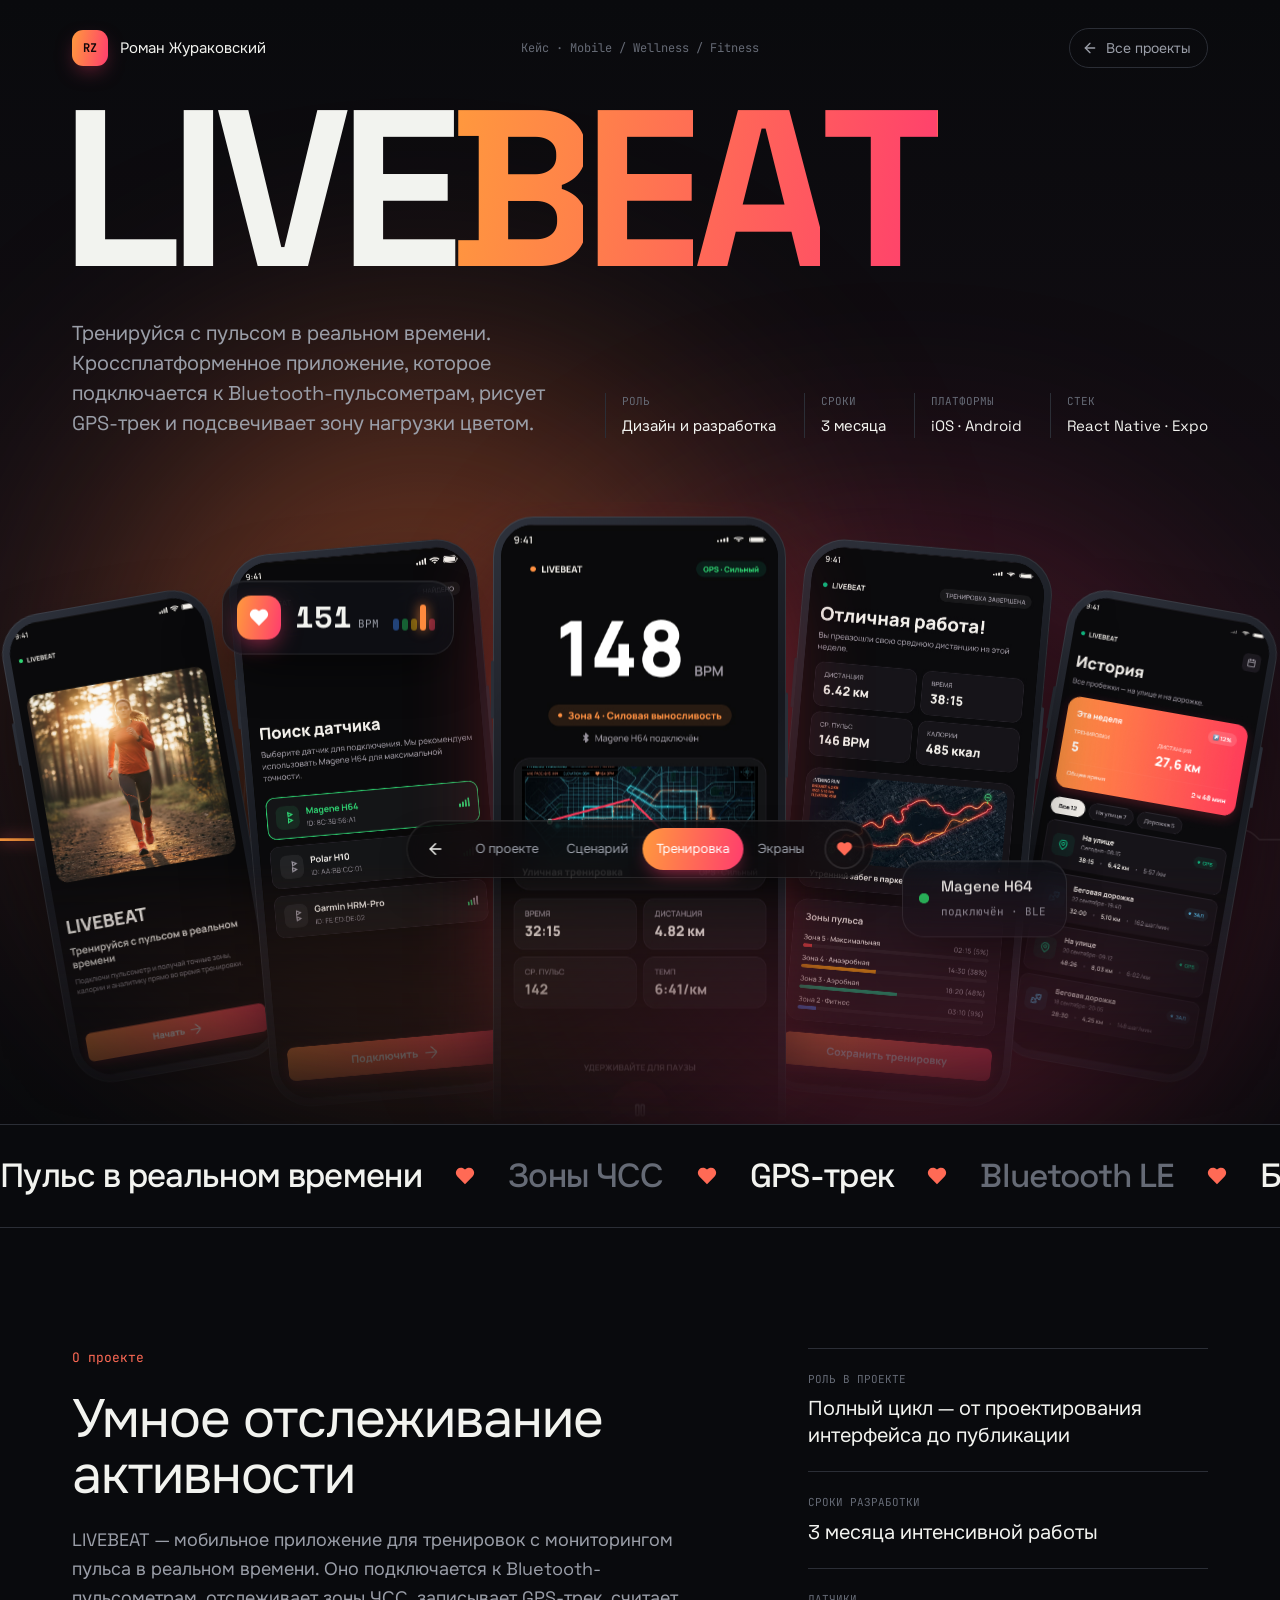
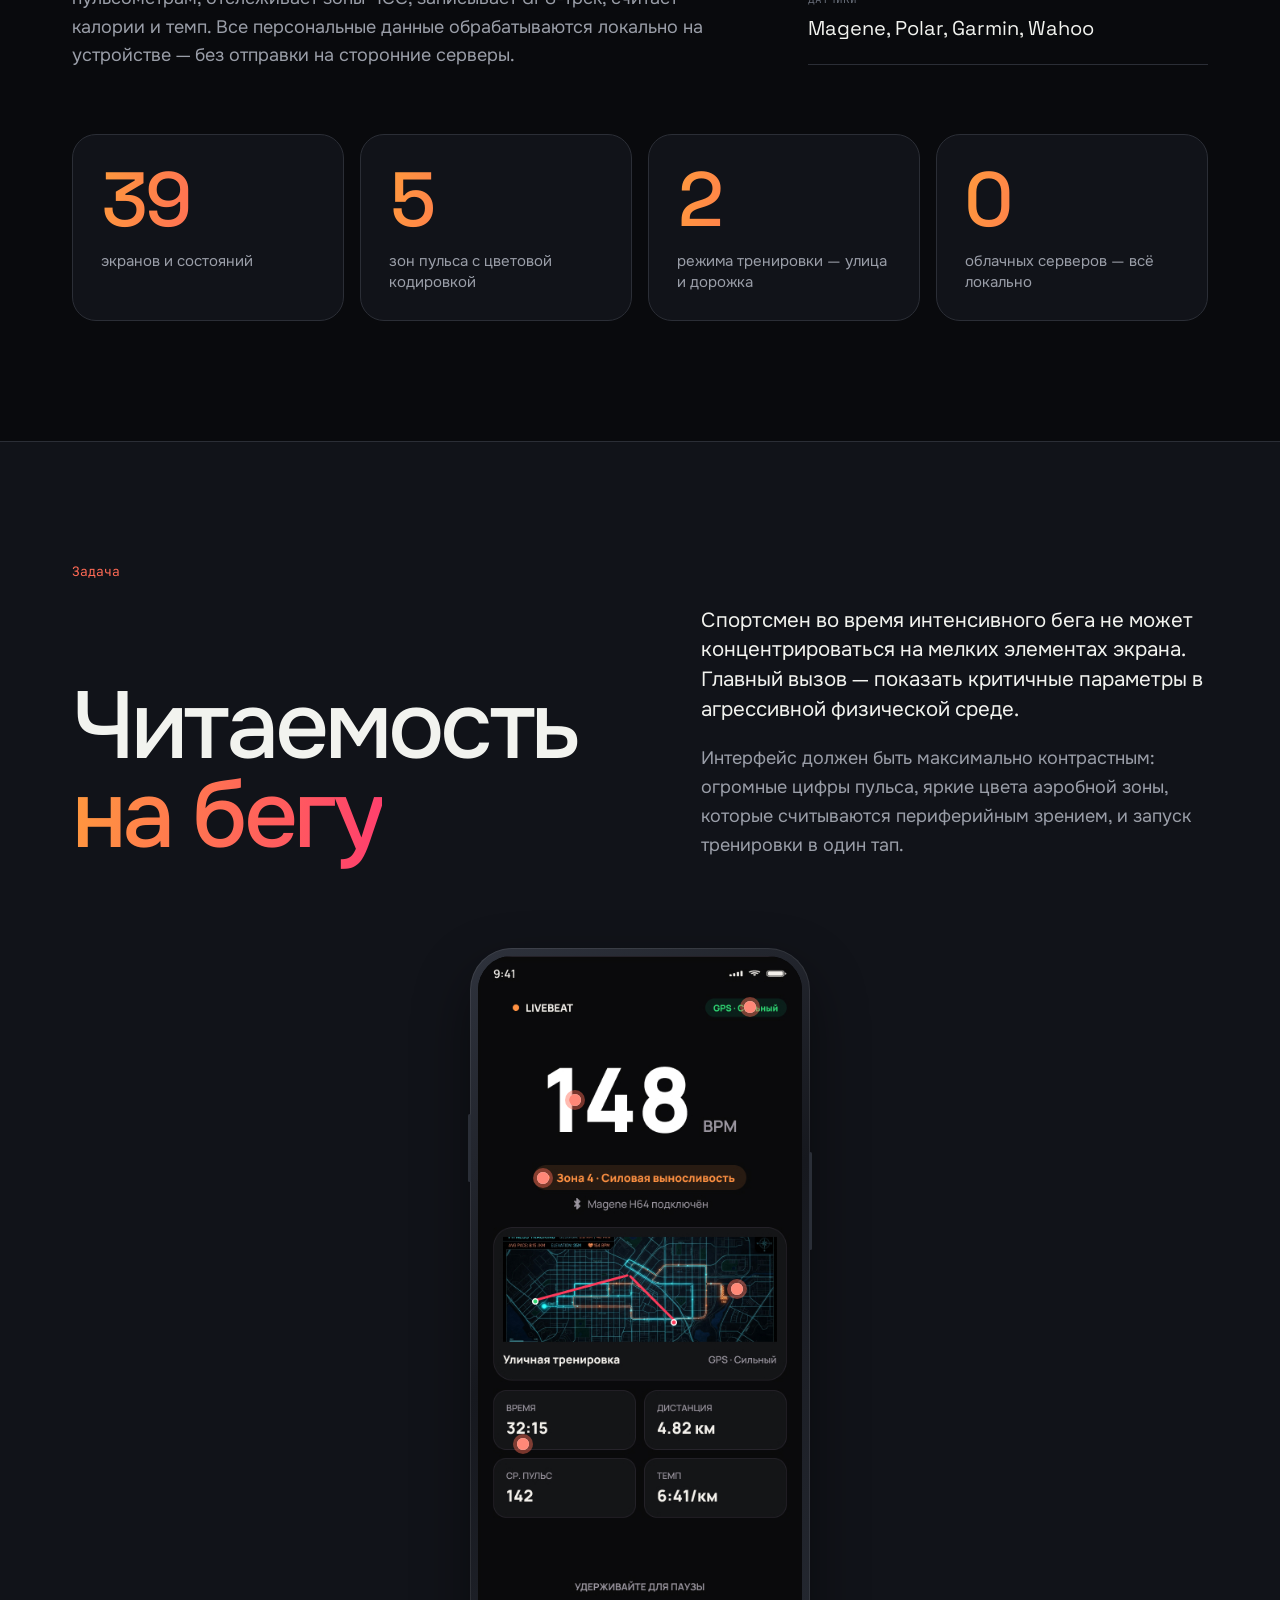
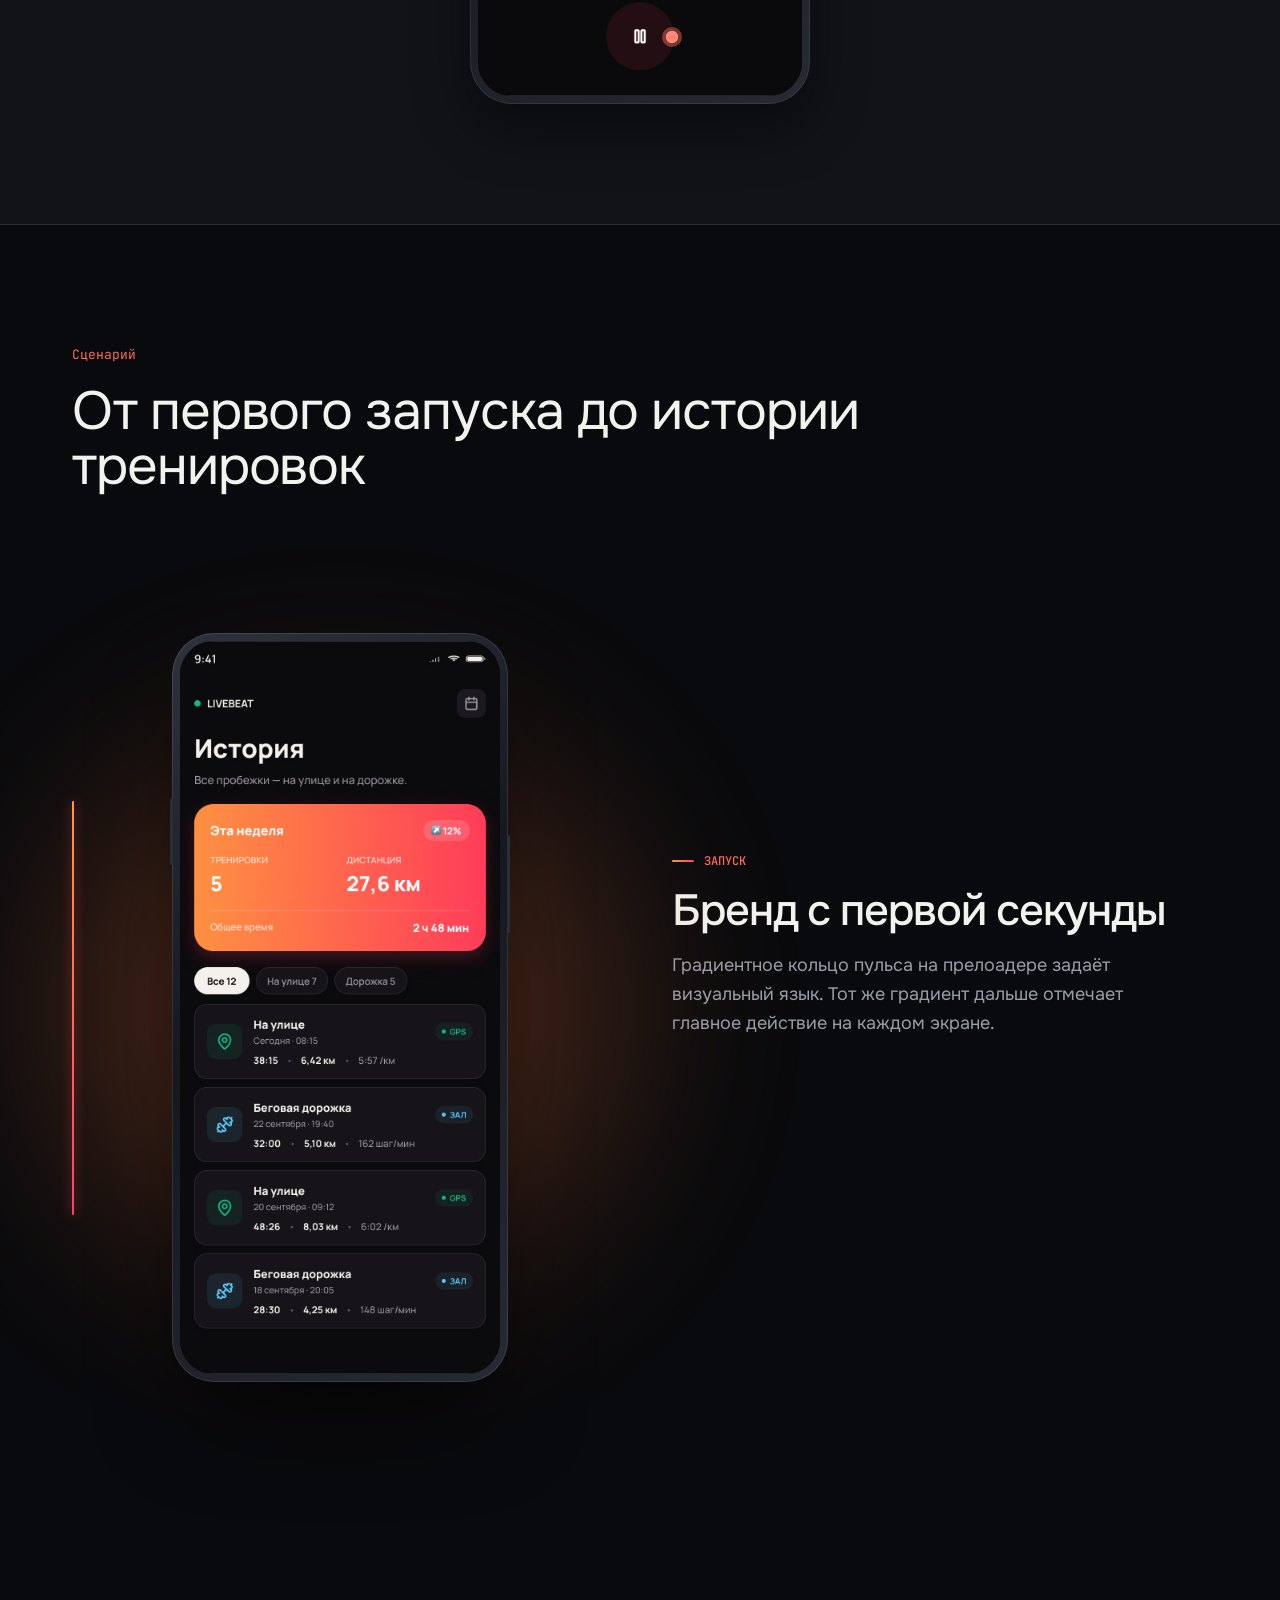
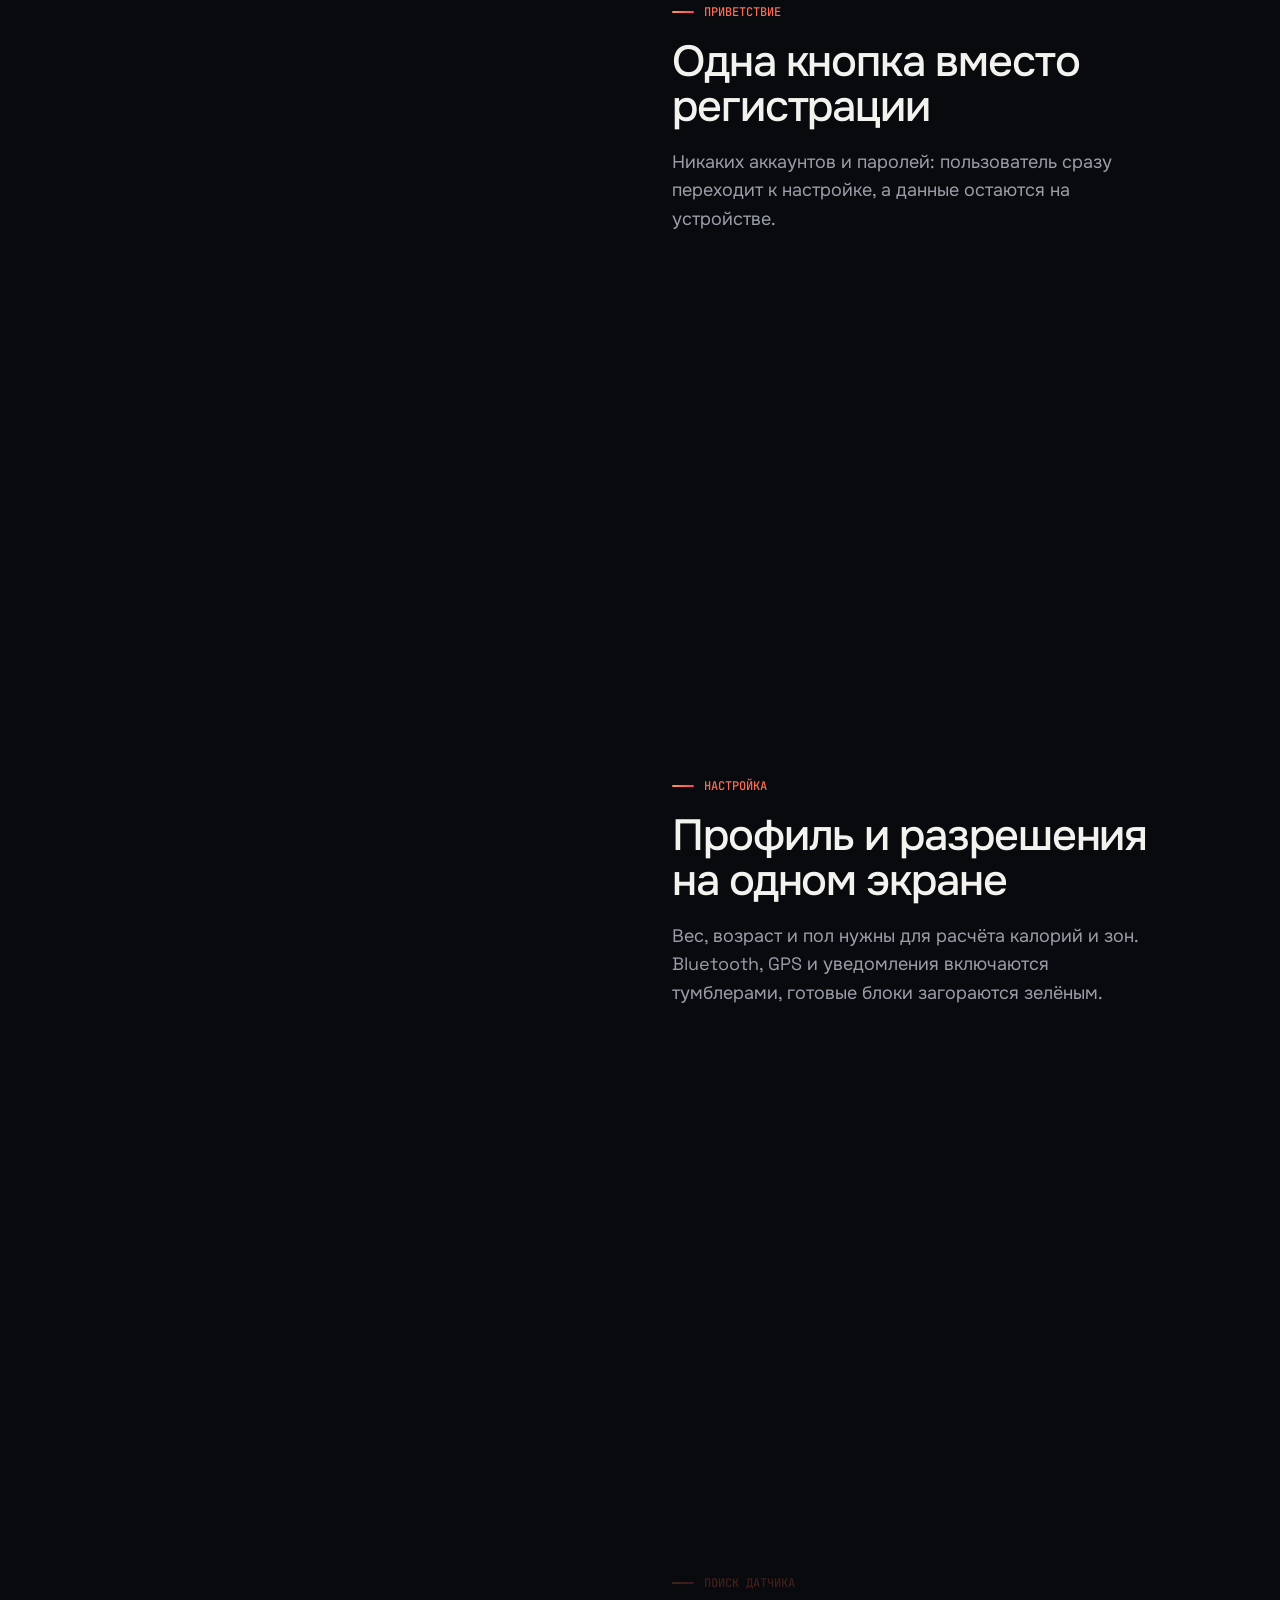
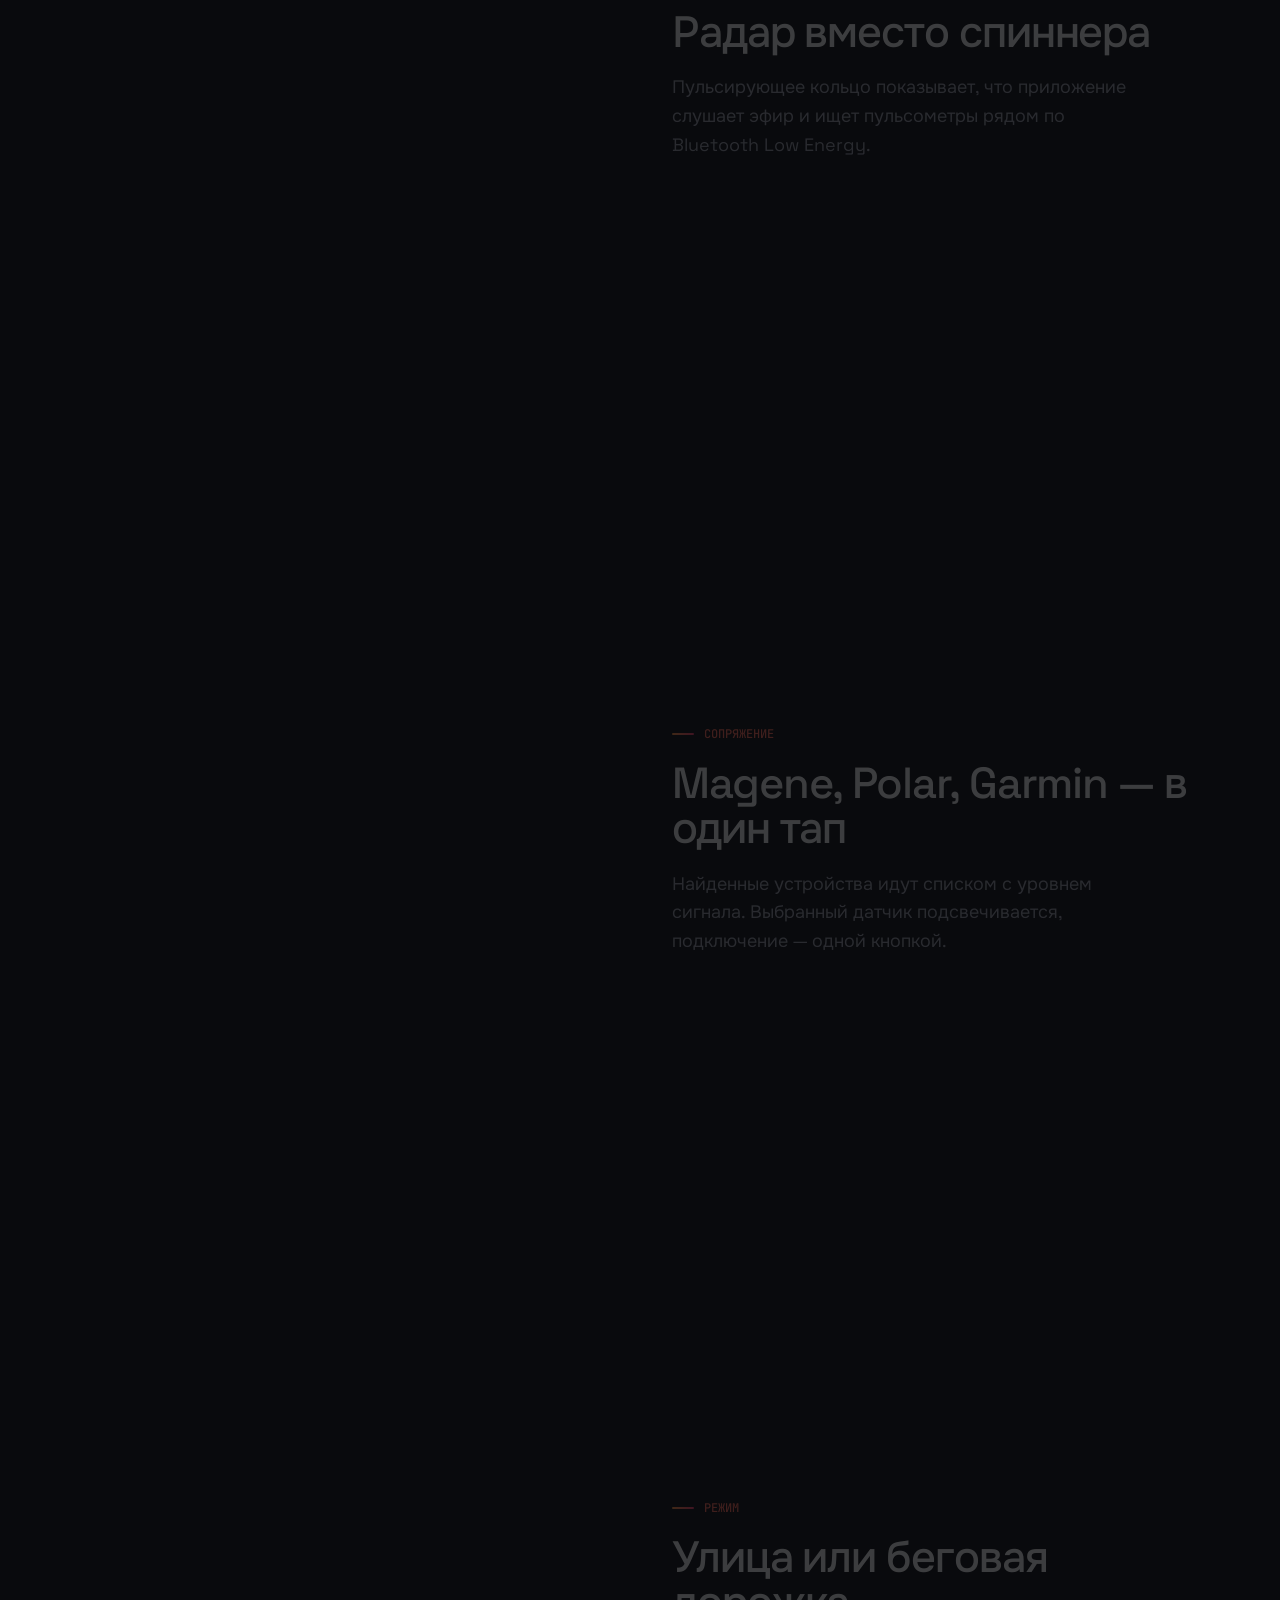
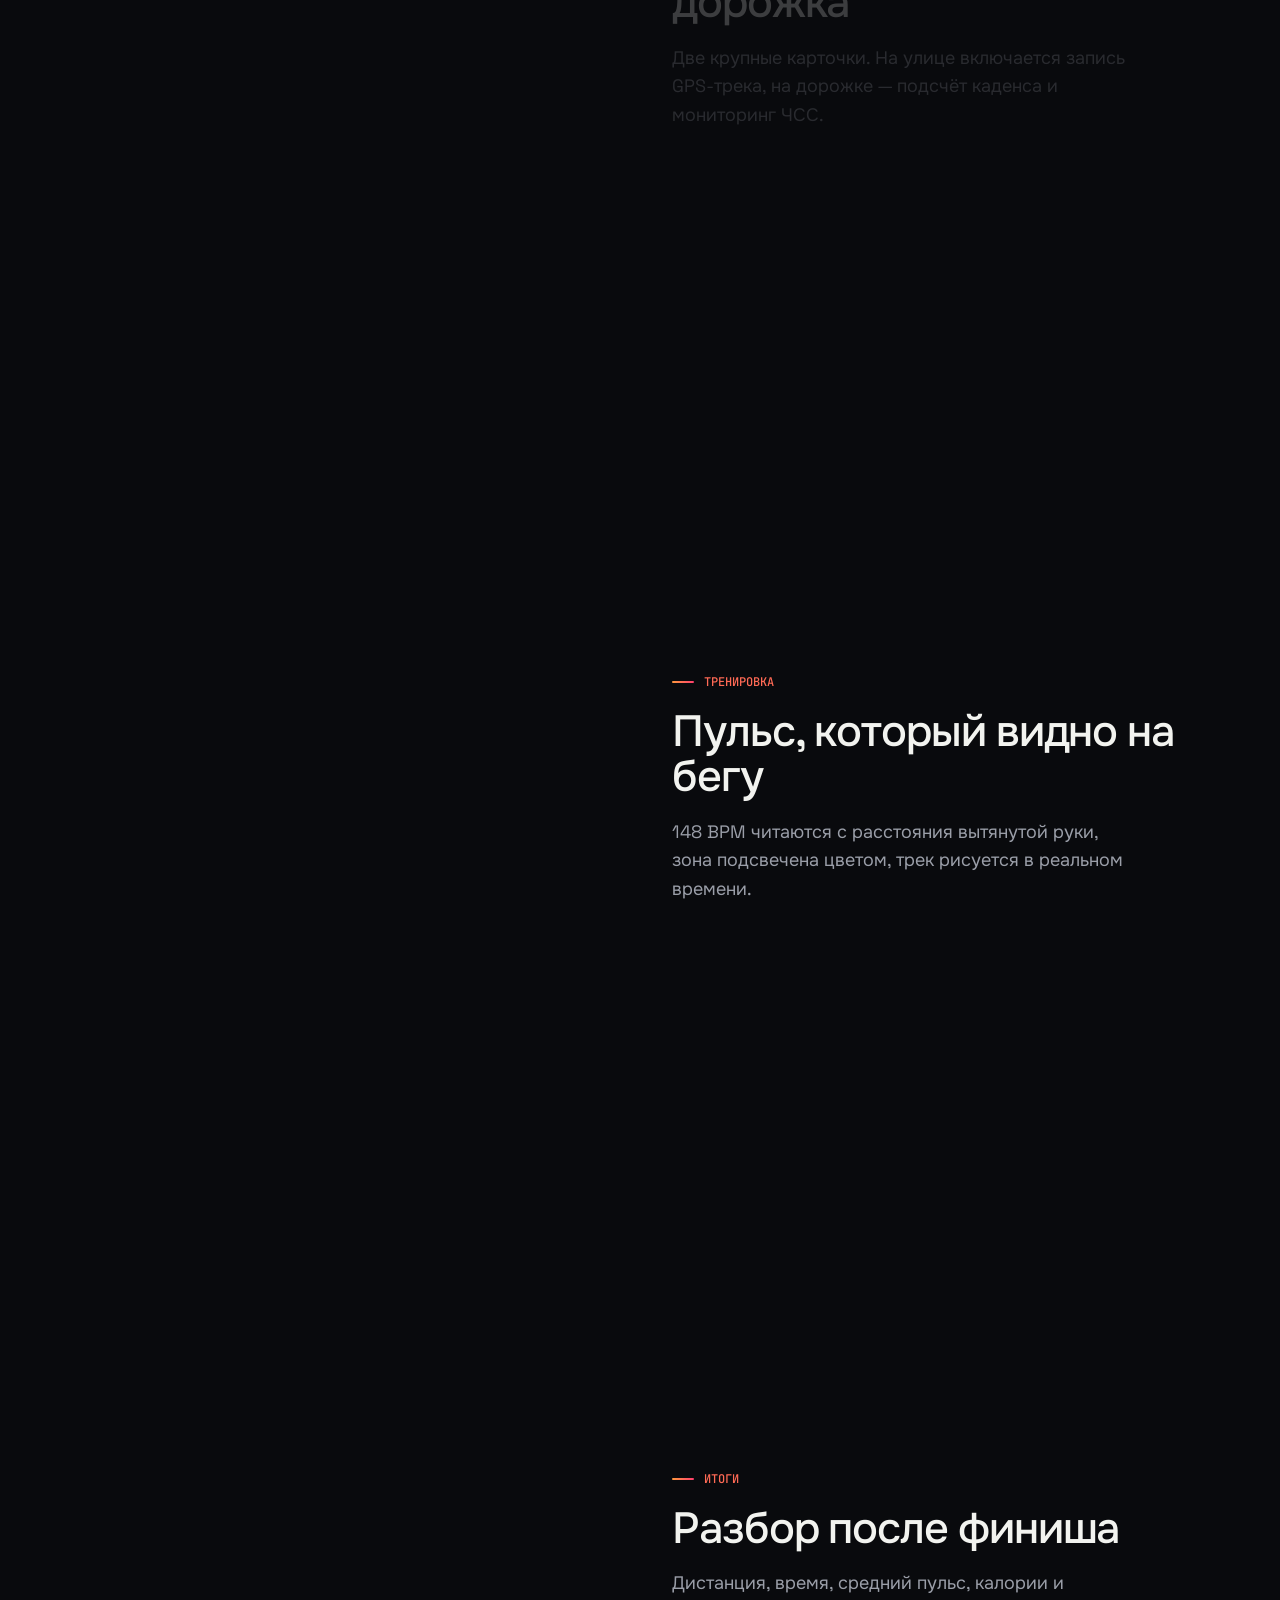
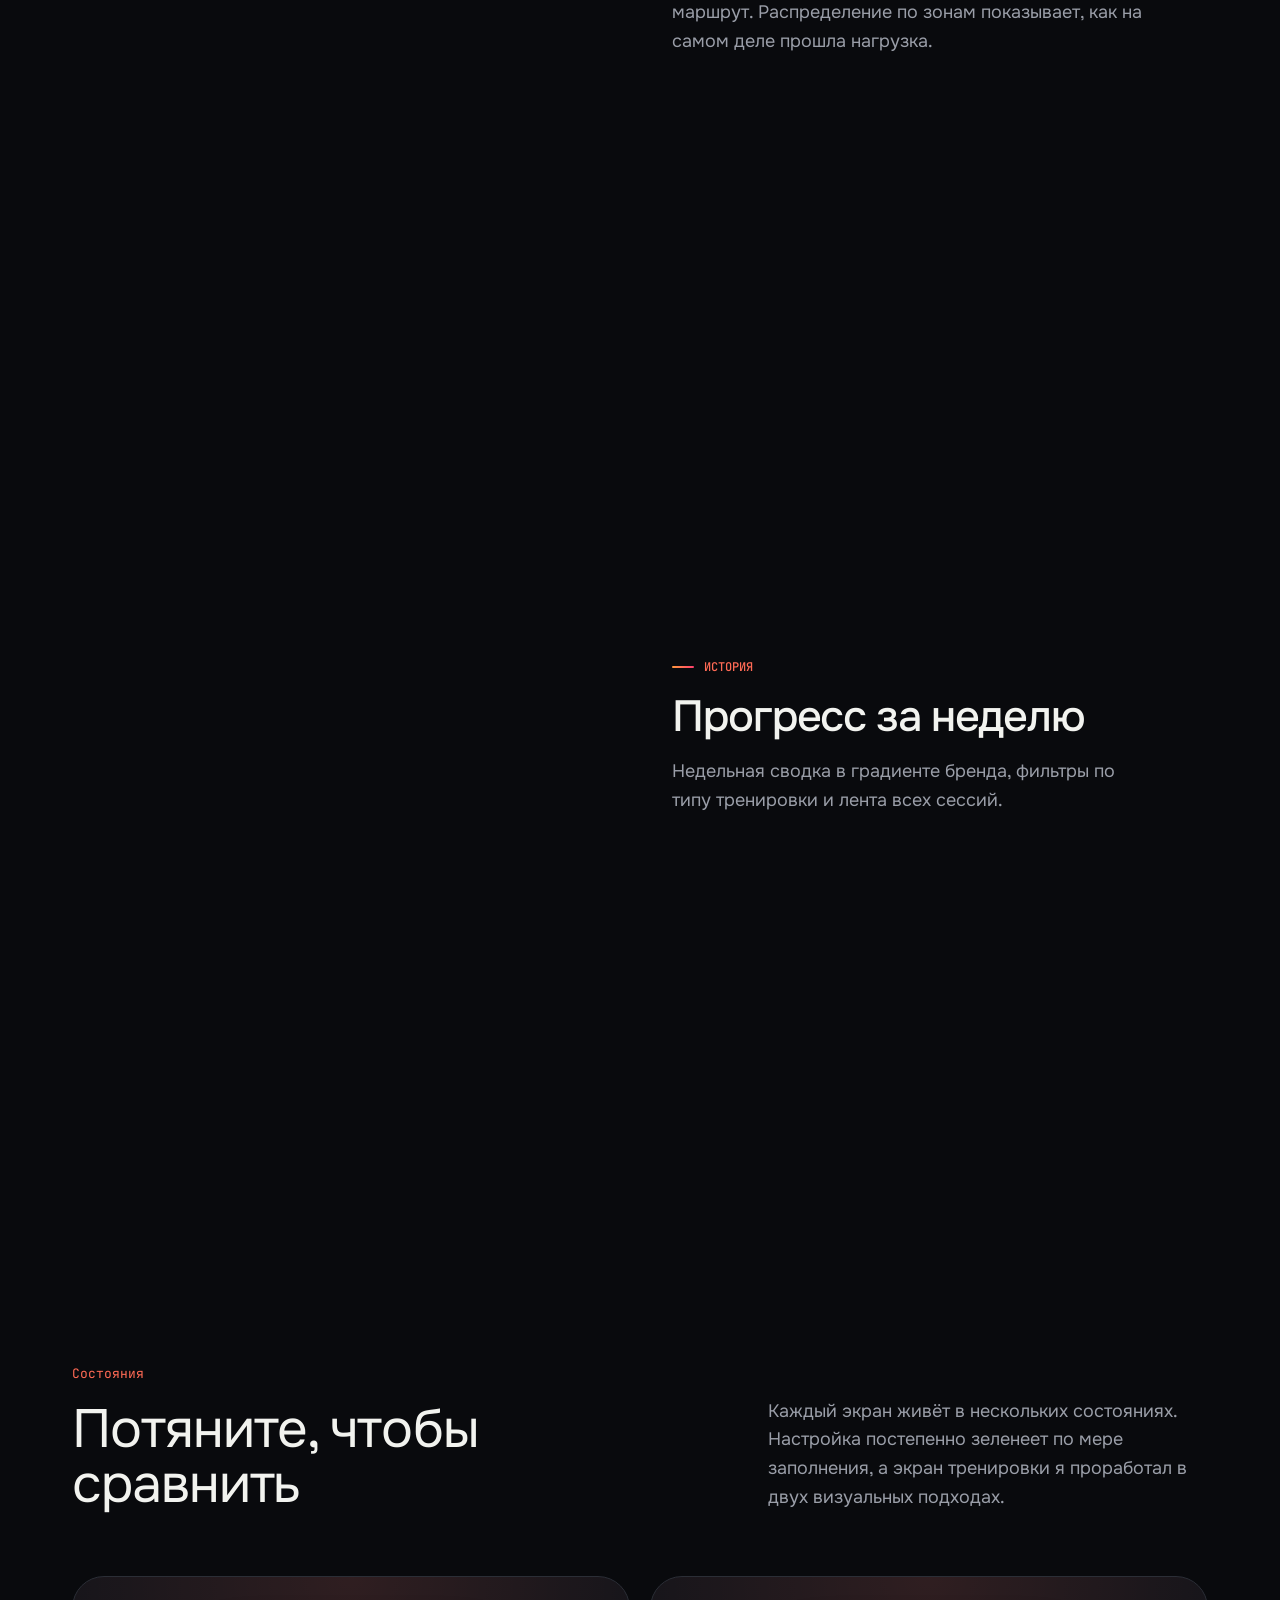
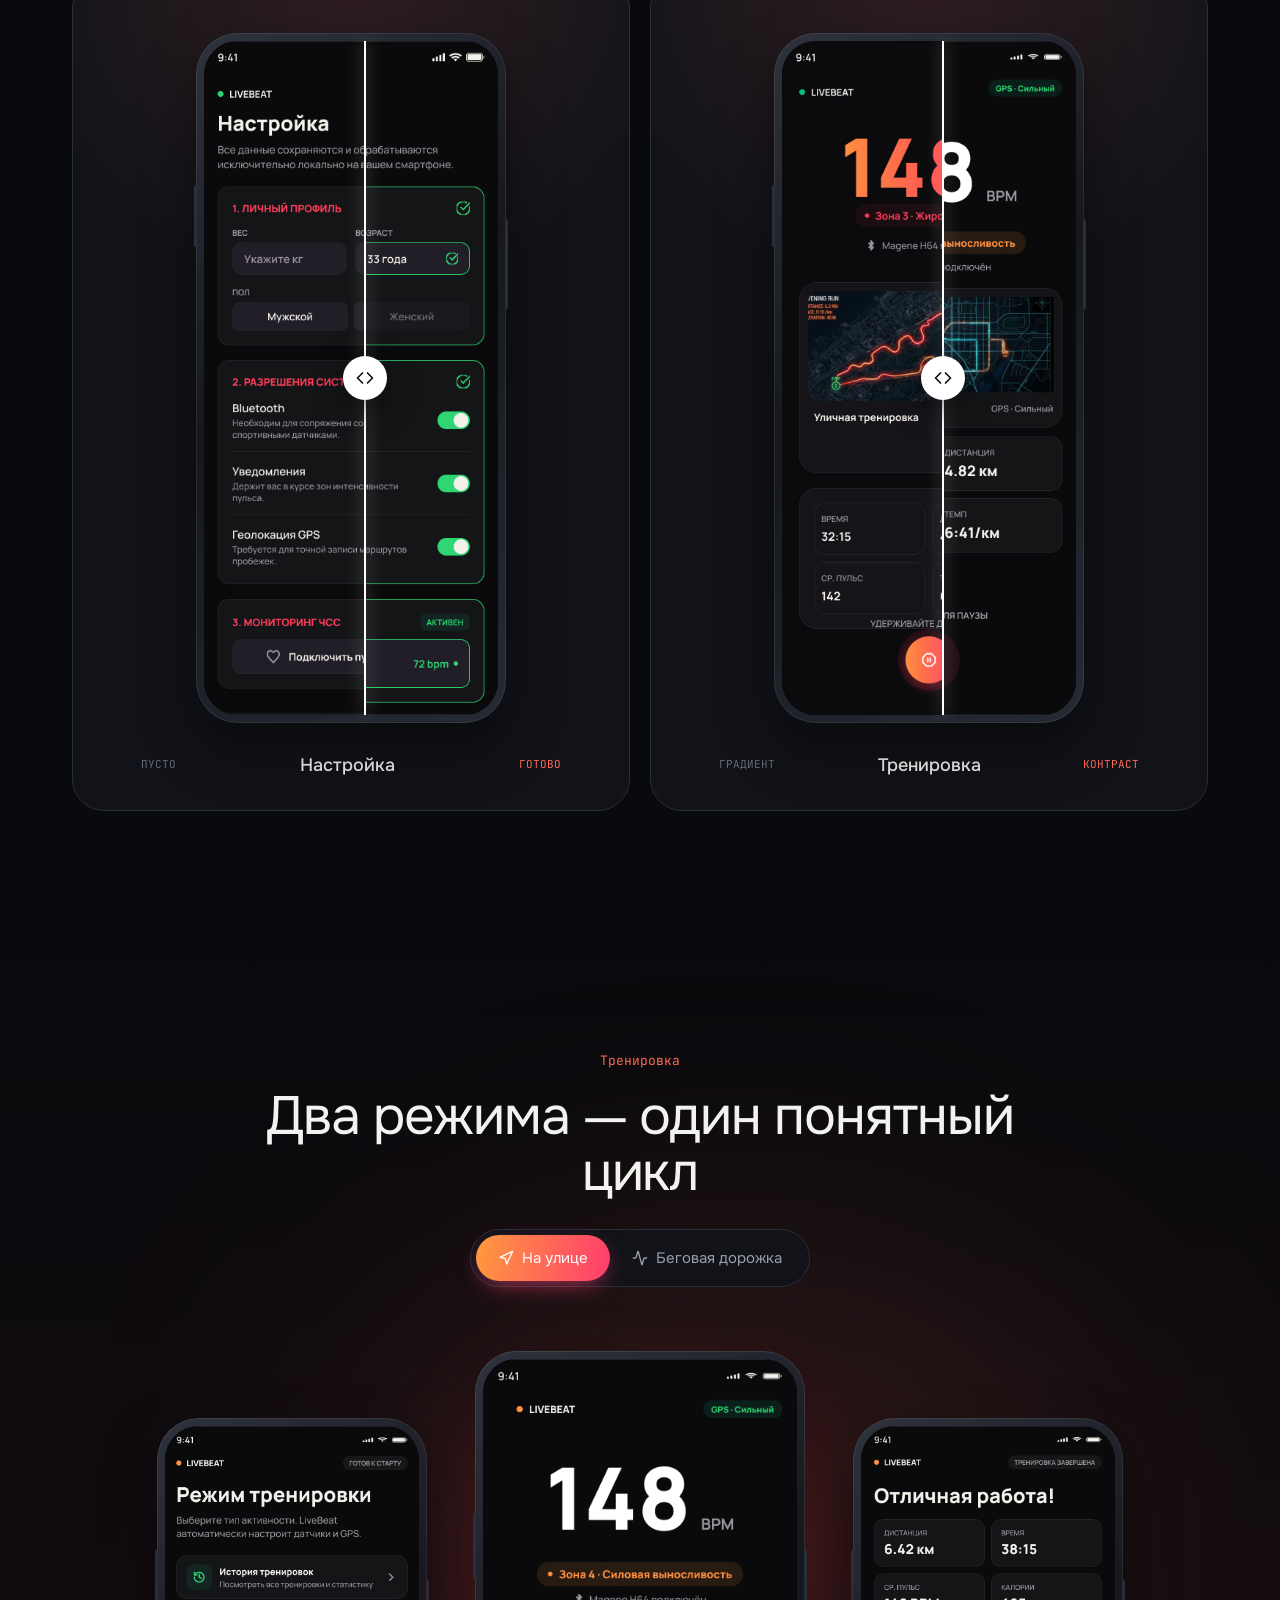
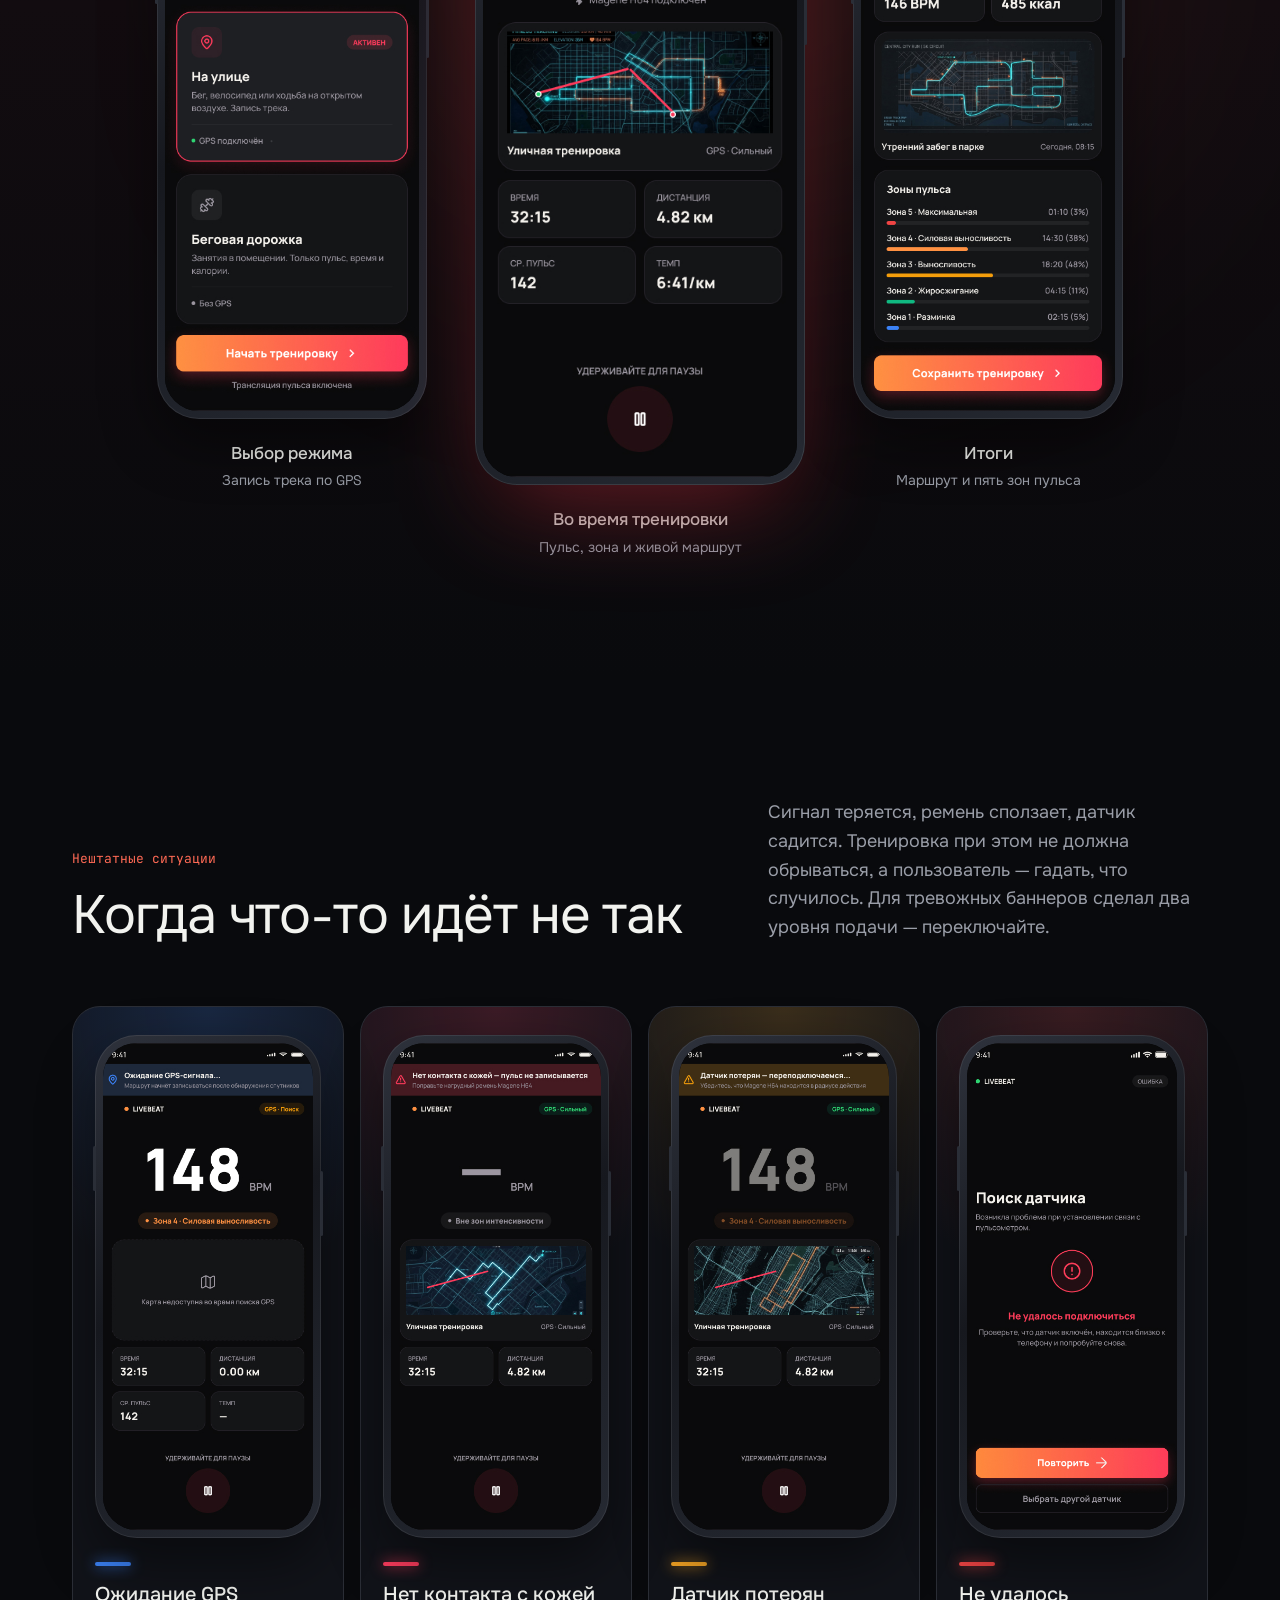
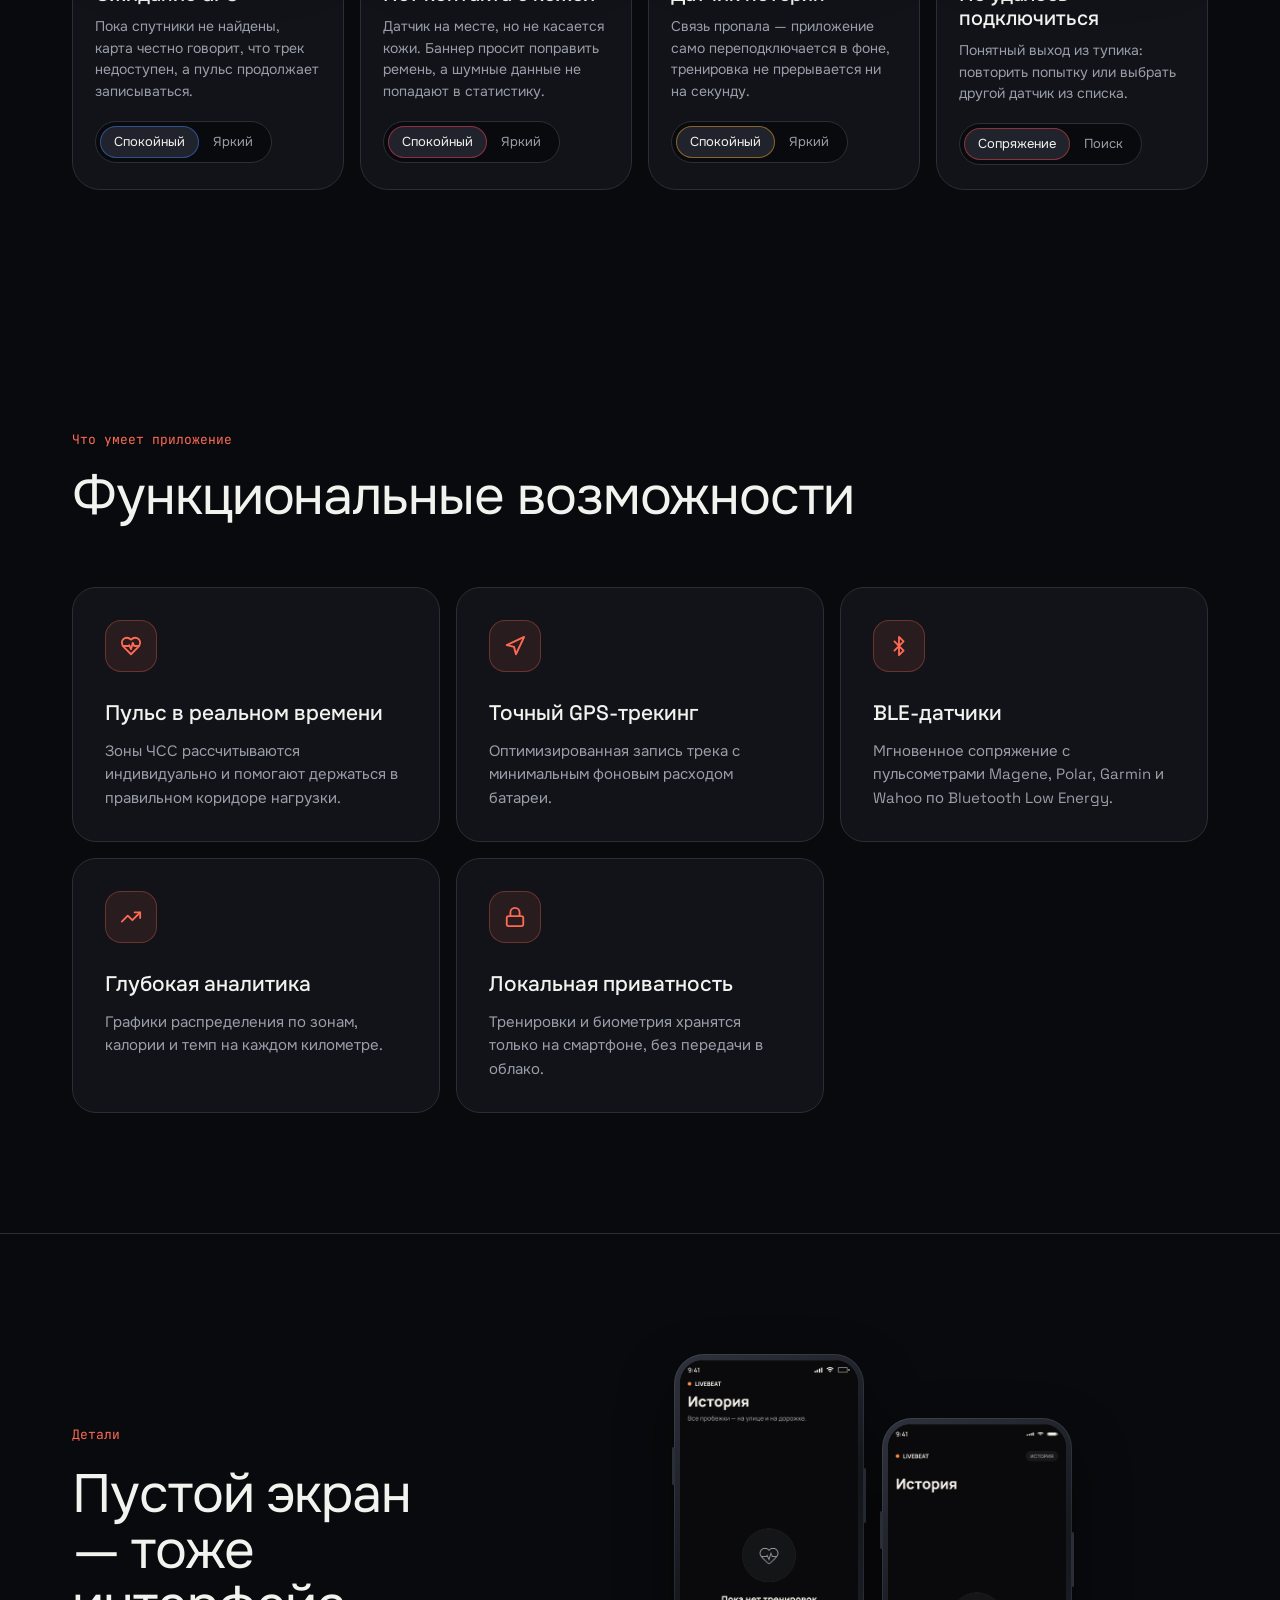
==== commit 0856e07e: "Убран суточный и ночной мониторинг, починены указатели и кольцо прокрутки Приложение поддерживает то" ====
--- a/livebeat.html
+++ b/livebeat.html
@@ -4,7 +4,7 @@
   <meta charset="UTF-8">
   <meta name="viewport" content="width=device-width, initial-scale=1, viewport-fit=cover">
   <title>LIVEBEAT — кейс · Роман Жураковский</title>
-  <meta name="description" content="LIVEBEAT — мобильное приложение для тренировок с пульсом в реальном времени: Bluetooth-датчики, зоны ЧСС, GPS-трек, суточный мониторинг и ночной пульс.">
+  <meta name="description" content="LIVEBEAT — мобильное приложение для тренировок с пульсом в реальном времени: Bluetooth-датчики, зоны ЧСС, GPS-трек и детальные итоги пробежки на улице и на беговой дорожке.">
   <meta name="theme-color" content="#090A0D">
   <script>document.documentElement.classList.add('js')</script>
 
@@ -33,7 +33,6 @@
       <symbol id="i-trending-up" viewBox="0 0 24 24"><polyline points="22 7 13.5 15.5 8.5 10.5 2 17"/><polyline points="16 7 22 7 22 13"/></symbol>
       <symbol id="i-lock" viewBox="0 0 24 24"><rect width="18" height="11" x="3" y="11" rx="2" ry="2"/><path d="M7 11V7a5 5 0 0 1 10 0v4"/></symbol>
       <symbol id="i-activity" viewBox="0 0 24 24"><path d="M22 12h-2.48a2 2 0 0 0-1.93 1.46l-2.35 8.36a.25.25 0 0 1-.48 0L9.24 2.18a.25.25 0 0 0-.48 0l-2.35 8.36A2 2 0 0 1 4.49 12H2"/></symbol>
-      <symbol id="i-moon" viewBox="0 0 24 24"><path d="M12 3a6 6 0 0 0 9 9 9 9 0 1 1-9-9Z"/></symbol>
       <symbol id="i-drag" viewBox="0 0 24 24"><path d="m9 18-6-6 6-6"/><path d="m15 6 6 6-6 6"/></symbol>
       <symbol id="i-expand" viewBox="0 0 24 24"><path d="M15 3h6v6"/><path d="M9 21H3v-6"/><path d="M21 3l-7 7"/><path d="M3 21l7-7"/></symbol>
       <symbol id="i-github" viewBox="0 0 24 24"><path d="M15 22v-4a4.8 4.8 0 0 0-1-3.5c3 0 6-2 6-5.5.08-1.25-.27-2.48-1-3.5.28-1.15.28-2.35 0-3.5 0 0-1 0-3 1.5-2.64-.5-5.36-.5-8 0C6 2 5 2 5 2c-.3 1.15-.3 2.35 0 3.5A5.403 5.403 0 0 0 4 9c0 3.5 3 5.5 6 5.5-.39.49-.68 1.05-.85 1.65-.17.6-.22 1.23-.15 1.85v4"/><path d="M9 18c-4.51 2-5-2-7-2"/></symbol>
@@ -61,7 +60,6 @@
       <a href="#overview">О проекте</a>
       <a href="#flow">Сценарий</a>
       <a href="#workout">Тренировка</a>
-      <a href="#monitoring">Мониторинг</a>
       <a href="#screens">Экраны</a>
     </div>
 
@@ -148,13 +146,11 @@
         <span>Зоны ЧСС</span><svg class="icon"><use href="#i-heart"/></svg>
         <span>GPS-трек</span><svg class="icon"><use href="#i-heart"/></svg>
         <span>Bluetooth LE</span><svg class="icon"><use href="#i-heart"/></svg>
-        <span>Ночной пульс и HRV</span><svg class="icon"><use href="#i-heart"/></svg>
         <span>Без регистрации</span><svg class="icon"><use href="#i-heart"/></svg>
         <span>Пульс в реальном времени</span><svg class="icon"><use href="#i-heart"/></svg>
         <span>Зоны ЧСС</span><svg class="icon"><use href="#i-heart"/></svg>
         <span>GPS-трек</span><svg class="icon"><use href="#i-heart"/></svg>
         <span>Bluetooth LE</span><svg class="icon"><use href="#i-heart"/></svg>
-        <span>Ночной пульс и HRV</span><svg class="icon"><use href="#i-heart"/></svg>
         <span>Без регистрации</span><svg class="icon"><use href="#i-heart"/></svg>
       </div>
     </div>
@@ -176,9 +172,9 @@
         </div>
 
         <ul class="lb-stats">
-          <li class="reveal"><strong><span data-count="50">50</span></strong><span>экранов и состояний</span></li>
+          <li class="reveal"><strong><span data-count="39">39</span></strong><span>экранов и состояний</span></li>
           <li class="reveal"><strong><span data-count="5">5</span></strong><span>зон пульса с цветовой кодировкой</span></li>
-          <li class="reveal"><strong><span data-count="24">24</span><small>ч</small></strong><span>непрерывного мониторинга</span></li>
+          <li class="reveal"><strong><span data-count="2">2</span></strong><span>режима тренировки — улица и дорожка</span></li>
           <li class="reveal"><strong><span data-count="0">0</span></strong><span>облачных серверов — всё локально</span></li>
         </ul>
       </div>
@@ -200,35 +196,35 @@
           <div class="phone phone--lb lb-anno__phone">
             <div class="phone__screen">
               <img src="images/livebeat/active-outdoor.jpg" alt="Экран тренировки с пояснениями" width="412" height="917" loading="lazy">
-              <span class="lb-anno__dot" style="--x:.3;--y:19.5%"></span>
-              <span class="lb-anno__dot" style="--x:.2;--y:30%"></span>
-              <span class="lb-anno__dot" style="--x:.14;--y:66%"></span>
-              <span class="lb-anno__dot" style="--x:.84;--y:7%"></span>
-              <span class="lb-anno__dot" style="--x:.8;--y:45%"></span>
-              <span class="lb-anno__dot" style="--x:.6;--y:92%"></span>
-            </div>
-          </div>
-          <div class="lb-anno__note lb-anno__note--l" style="--x:.3;--y:19.5%">
+              <span class="lb-anno__dot" style="--x:.3;--y:.195"></span>
+              <span class="lb-anno__dot" style="--x:.2;--y:.3"></span>
+              <span class="lb-anno__dot" style="--x:.14;--y:.66"></span>
+              <span class="lb-anno__dot" style="--x:.84;--y:.07"></span>
+              <span class="lb-anno__dot" style="--x:.8;--y:.45"></span>
+              <span class="lb-anno__dot" style="--x:.6;--y:.92"></span>
+            </div>
+          </div>
+          <div class="lb-anno__note lb-anno__note--l" style="--x:.3;--y:.195">
             <strong>Пульс — главный герой</strong>
             <span>Цифры в треть ширины экрана читаются с вытянутой руки</span>
           </div>
-          <div class="lb-anno__note lb-anno__note--l" style="--x:.2;--y:30%">
+          <div class="lb-anno__note lb-anno__note--l" style="--x:.2;--y:.3">
             <strong>Зона в цвете</strong>
             <span>Оранжевая плашка ловится периферийным зрением</span>
           </div>
-          <div class="lb-anno__note lb-anno__note--l" style="--x:.14;--y:66%">
+          <div class="lb-anno__note lb-anno__note--l" style="--x:.14;--y:.66">
             <strong>Метрики в сетке</strong>
             <span>Время, дистанция, средний пульс и темп — без прокрутки</span>
           </div>
-          <div class="lb-anno__note lb-anno__note--r" style="--x:.84;--y:7%">
+          <div class="lb-anno__note lb-anno__note--r" style="--x:.84;--y:.07">
             <strong>Статус GPS</strong>
             <span>Качество сигнала всегда на виду</span>
           </div>
-          <div class="lb-anno__note lb-anno__note--r" style="--x:.8;--y:45%">
+          <div class="lb-anno__note lb-anno__note--r" style="--x:.8;--y:.45">
             <strong>Живой трек</strong>
             <span>Маршрут рисуется поверх карты во время бега</span>
           </div>
-          <div class="lb-anno__note lb-anno__note--r" style="--x:.6;--y:92%">
+          <div class="lb-anno__note lb-anno__note--r" style="--x:.6;--y:.92">
             <strong>Пауза удержанием</strong>
             <span>Защита от случайного касания мокрыми пальцами</span>
           </div>
@@ -509,43 +505,6 @@
               </div>
             </div>
           </article>
-        </div>
-      </div>
-    </section>
-
-    <!-- Мониторинг -->
-    <section class="lb-section lb-monitor" id="monitoring">
-      <span class="blob lb-glow lb-glow--blue" data-parallax="0.1" aria-hidden="true"></span>
-      <span class="blob lb-glow lb-glow--violet" data-parallax="-0.06" aria-hidden="true"></span>
-      <div class="container">
-        <div class="lb-section-head lb-section-head--row">
-          <div>
-            <span class="eyebrow lb-eyebrow-blue eyebrow--lg reveal">За пределами тренировки</span>
-            <h2 class="h2 reveal">Суточный мониторинг и&nbsp;ночной пульс</h2>
-          </div>
-          <p class="lb-text reveal">Режим для тех, кто следит за восстановлением. Пульс в покое, вариабельность ритма (HRV) и сон — в спокойной сине-фиолетовой палитре, чтобы экран не бил по глазам ночью.</p>
-        </div>
-      </div>
-
-      <div class="lb-rail" data-rail>
-        <ul class="lb-rail__track" data-rail-track>
-          <li class="lb-rail__item"><div class="phone phone--lb"><div class="phone__screen"><img src="images/livebeat/monitoring-idle.jpg" alt="Мониторинг: старт" width="412" height="917" loading="lazy"></div></div><strong>Старт</strong><span>Одна кнопка — и запись пошла</span></li>
-          <li class="lb-rail__item"><div class="phone phone--lb"><div class="phone__screen"><img src="images/livebeat/daily-monitoring-active.jpg" alt="Суточный мониторинг активен" width="412" height="917" loading="lazy"></div></div><strong>Суточная запись</strong><span>Пульс в фоне весь день</span></li>
-          <li class="lb-rail__item"><div class="phone phone--lb"><div class="phone__screen"><img src="images/livebeat/monitoring-active.jpg" alt="Пульс в покое и HRV" width="412" height="917" loading="lazy"></div></div><strong>Пульс и HRV</strong><span>72 BPM и 48 мс вариабельности</span></li>
-          <li class="lb-rail__item"><div class="phone phone--lb"><div class="phone__screen"><img src="images/livebeat/daily-monitoring-paused.jpg" alt="Суточный мониторинг на паузе" width="412" height="917" loading="lazy"></div></div><strong>Пауза</strong><span>Данные дня сохраняются</span></li>
-          <li class="lb-rail__item"><div class="phone phone--lb"><div class="phone__screen"><img src="images/livebeat/monitoring-paused.jpg" alt="Мониторинг на паузе" width="412" height="917" loading="lazy"></div></div><strong>Пауза в покое</strong><span>Продолжить с того же места</span></li>
-          <li class="lb-rail__item lb-rail__item--night"><div class="phone phone--lb"><div class="phone__screen"><img src="images/livebeat/night-pulse.jpg" alt="Ночной пульс" width="412" height="975" loading="lazy"></div></div><strong>Ночной пульс</strong><span>52 BPM и RMSSD во сне</span></li>
-          <li class="lb-rail__item lb-rail__item--night"><div class="phone phone--lb"><div class="phone__screen"><img src="images/livebeat/night-pulse-hrv.jpg" alt="Ночной пульс и HRV" width="412" height="917" loading="lazy"></div></div><strong>HRV ночью</strong><span>Индикатор восстановления</span></li>
-          <li class="lb-rail__item lb-rail__item--night"><div class="phone phone--lb"><div class="phone__screen"><img src="images/livebeat/sleep-monitoring.jpg" alt="Мониторинг сна" width="412" height="917" loading="lazy"></div></div><strong>Спокойный отдых</strong><span>Минимум, среднее и максимум за ночь</span></li>
-          <li class="lb-rail__item"><div class="phone phone--lb"><div class="phone__screen"><img src="images/livebeat/monitoring-history.jpg" alt="История мониторинга" width="412" height="917" loading="lazy"></div></div><strong>История сессий</strong><span>Сон и день, экспорт в CSV</span></li>
-        </ul>
-      </div>
-
-      <div class="container lb-rail__controls">
-        <div class="lb-rail__progress"><span data-rail-bar></span></div>
-        <div class="lb-rail__btns">
-          <button type="button" class="lb-round" data-rail-prev aria-label="Назад"><svg class="icon"><use href="#i-chevron-left"/></svg></button>
-          <button type="button" class="lb-round" data-rail-next aria-label="Вперёд"><svg class="icon"><use href="#i-chevron-right"/></svg></button>
         </div>
       </div>
     </section>
@@ -583,11 +542,6 @@
             <h3>Локальная приватность</h3>
             <p>Тренировки и биометрия хранятся только на смартфоне, без передачи в облако.</p>
           </li>
-          <li class="lb-feature reveal">
-            <span class="lb-feature__icon"><svg class="icon"><use href="#i-moon"/></svg></span>
-            <h3>Сон и восстановление</h3>
-            <p>Ночной пульс и HRV показывают, насколько организм отдохнул перед следующей тренировкой.</p>
-          </li>
         </ul>
       </div>
     </section>
@@ -604,8 +558,6 @@
           <div class="lb-empty__phones">
             <div class="phone phone--lb reveal"><div class="phone__screen"><img src="images/livebeat/history-empty.jpg" alt="Пустая история тренировок" width="412" height="917" loading="lazy"></div></div>
             <div class="phone phone--lb reveal"><div class="phone__screen"><img src="images/livebeat/empty-state-workouts.jpg" alt="Пока нет тренировок" width="412" height="917" loading="lazy"></div></div>
-            <div class="phone phone--lb reveal"><div class="phone__screen"><img src="images/livebeat/monitoring-history-empty.jpg" alt="Пустая история мониторинга" width="412" height="917" loading="lazy"></div></div>
-            <div class="phone phone--lb reveal"><div class="phone__screen"><img src="images/livebeat/empty-state-monitoring.jpg" alt="Нет сессий мониторинга" width="412" height="917" loading="lazy"></div></div>
           </div>
         </div>
       </div>
--- a/css/livebeat.css
+++ b/css/livebeat.css
@@ -76,22 +76,6 @@
   height: 500px;
   background: rgba(255, 106, 85, 0.16);
   animation: blob-b 30s var(--ease-in-out) infinite alternate;
-}
-.lb-glow--blue {
-  top: -80px;
-  left: -120px;
-  width: 620px;
-  height: 620px;
-  background: rgba(59, 130, 246, 0.24);
-  animation: blob-a 26s var(--ease-in-out) infinite alternate;
-}
-.lb-glow--violet {
-  bottom: -140px;
-  right: -80px;
-  width: 620px;
-  height: 620px;
-  background: rgba(139, 92, 246, 0.24);
-  animation: blob-b 24s var(--ease-in-out) infinite alternate;
 }
 .lb-glow--cta {
   top: 10%;
@@ -273,8 +257,8 @@
 .lb-dock__ring circle:first-child { stroke: rgba(255, 255, 255, 0.1); }
 .lb-dock__ring circle:last-child {
   stroke: url(#lb-grad);
-  stroke-dasharray: 132;
-  stroke-dashoffset: calc(132 - var(--p, 0) * 132);
+  stroke-dasharray: 100; /* совпадает с pathLength="100" у circle */
+  stroke-dashoffset: calc(100 - var(--p, 0) * 100);
   stroke-linecap: round;
   transition: stroke-dashoffset 0.2s linear;
 }
@@ -579,13 +563,20 @@
 .lb-challenge__head > .eyebrow { grid-column: 1 / -1; }
 .lb-challenge__text { display: flex; flex-direction: column; gap: 20px; }
 
-.lb-anno { --pw: 340px; position: relative; margin-top: 24px; }
+.lb-anno {
+  --pw: 340px;
+  --bez: 8px;
+  /* высота экрана без рамки — общая система координат для точек и подписей */
+  --sh: calc(var(--pw) * 917 / 412 - var(--bez) * 2);
+  position: relative;
+  margin-top: 24px;
+}
 .lb-anno__phone { --phone-w: var(--pw); margin: 0 auto; }
 .js .lb-anno.reveal { opacity: 1; transform: none; }
 
 .lb-anno__dot {
   position: absolute;
-  top: var(--y);
+  top: calc(var(--y) * 100%);
   left: calc(var(--x) * 100%);
   z-index: 4;
   width: 12px;
@@ -607,7 +598,7 @@
 .lb-anno__note {
   --gap: 56px;
   position: absolute;
-  top: var(--y);
+  top: calc(var(--bez) + var(--y) * var(--sh));
   z-index: 5;
   display: flex;
   flex-direction: column;
@@ -937,68 +928,6 @@
 .lb-toggle button[aria-pressed="true"] { background: var(--surface-3); color: var(--text); box-shadow: inset 0 0 0 1px color-mix(in srgb, var(--tone) 50%, transparent); }
 
 /* ==========================================================================
-   Мониторинг
-   ========================================================================== */
-.lb-monitor {
-  background: linear-gradient(180deg, var(--bg) 0%, #0A0E1C 30%, #0D0A1C 75%, var(--bg) 100%);
-  overflow: hidden;
-}
-.lb-eyebrow-blue { color: var(--lb-blue); }
-
-.lb-rail {
-  position: relative;
-  z-index: 1;
-  margin-top: 56px;
-  overflow-x: auto;
-  scroll-snap-type: x mandatory;
-  scroll-padding-inline: var(--rail-pad);
-  scrollbar-width: none;
-  --rail-pad: max(var(--gutter), calc((100vw - var(--container)) / 2 + var(--gutter)));
-}
-.lb-rail::-webkit-scrollbar { display: none; }
-.lb-rail.is-dragging { scroll-snap-type: none; cursor: grabbing; }
-@media (hover: hover) and (pointer: fine) { .lb-rail { cursor: grab; } }
-
-.lb-rail__track {
-  display: flex;
-  gap: 28px;
-  width: max-content;
-  padding: 12px var(--rail-pad) 24px;
-}
-
-.lb-rail__item {
-  display: flex;
-  flex-direction: column;
-  gap: 6px;
-  width: 260px;
-  scroll-snap-align: start;
-  user-select: none;
-  -webkit-user-select: none;
-}
-.lb-rail__item img { pointer-events: none; }
-.lb-rail__item .phone {
-  --phone-w: 100%;
-  margin-bottom: 16px;
-  box-shadow: inset 0 0 0 1px rgba(255, 255, 255, 0.08), 0 30px 60px -20px rgba(59, 130, 246, 0.35);
-  transition: transform 0.6s var(--ease-out);
-}
-.lb-rail__item--night .phone { box-shadow: inset 0 0 0 1px rgba(255, 255, 255, 0.08), 0 30px 60px -20px rgba(139, 92, 246, 0.5); }
-.lb-rail__item:hover .phone { transform: translateY(-8px); }
-.lb-rail__item strong { font-size: 17px; font-weight: 500; }
-.lb-rail__item span { color: var(--text-2); font-size: 14px; }
-
-.lb-rail__controls { position: relative; z-index: 1; display: flex; align-items: center; gap: 32px; margin-top: 24px; }
-.lb-rail__progress { position: relative; flex: 1; height: 2px; overflow: hidden; border-radius: 2px; background: var(--line); }
-.lb-rail__progress span {
-  position: absolute;
-  inset: 0;
-  background: linear-gradient(90deg, var(--lb-blue), var(--lb-violet));
-  transform-origin: left;
-  transform: scaleX(var(--progress, 0));
-}
-.lb-rail__btns { display: flex; gap: 10px; }
-
-/* ==========================================================================
    Возможности
    ========================================================================== */
 .lb-features__grid { display: grid; grid-template-columns: repeat(3, 1fr); gap: 16px; }
@@ -1046,7 +975,7 @@
 .lb-empty { border-top: 1px solid var(--line); }
 .lb-empty__inner { display: grid; grid-template-columns: 1fr 1.7fr; align-items: center; gap: 72px; }
 .lb-empty__text { display: flex; flex-direction: column; gap: 22px; }
-.lb-empty__phones { display: grid; grid-template-columns: repeat(4, 1fr); gap: 18px; align-items: start; }
+.lb-empty__phones { display: grid; grid-template-columns: repeat(2, minmax(0, 190px)); justify-content: center; gap: 18px; align-items: start; }
 .lb-empty__phones .phone { --phone-w: 100%; --phone-border: 6px; --phone-radius: 30px; }
 .lb-empty__phones .phone:nth-child(even) { margin-top: 64px; }
 
@@ -1512,20 +1441,6 @@
   .lb-seg button { flex: 1; justify-content: center; height: 44px; padding: 0 8px; font-size: 13px; gap: 6px; }
   .lb-seg .icon { width: 14px; height: 14px; }
 
-  .lb-rail {
-    margin-top: 28px;
-    overflow: visible;
-    scroll-snap-type: none;
-  }
-  .lb-rail__track {
-    display: grid;
-    grid-template-columns: 1fr 1fr;
-    width: 100%;
-    gap: 20px 12px;
-    padding: 0;
-  }
-  .lb-rail__item { width: auto; }
-  .lb-rail__controls { display: none; }
   .lb-round { width: 42px; height: 42px; }
 
   .lb-features__grid { grid-template-columns: 1fr; gap: 10px; }
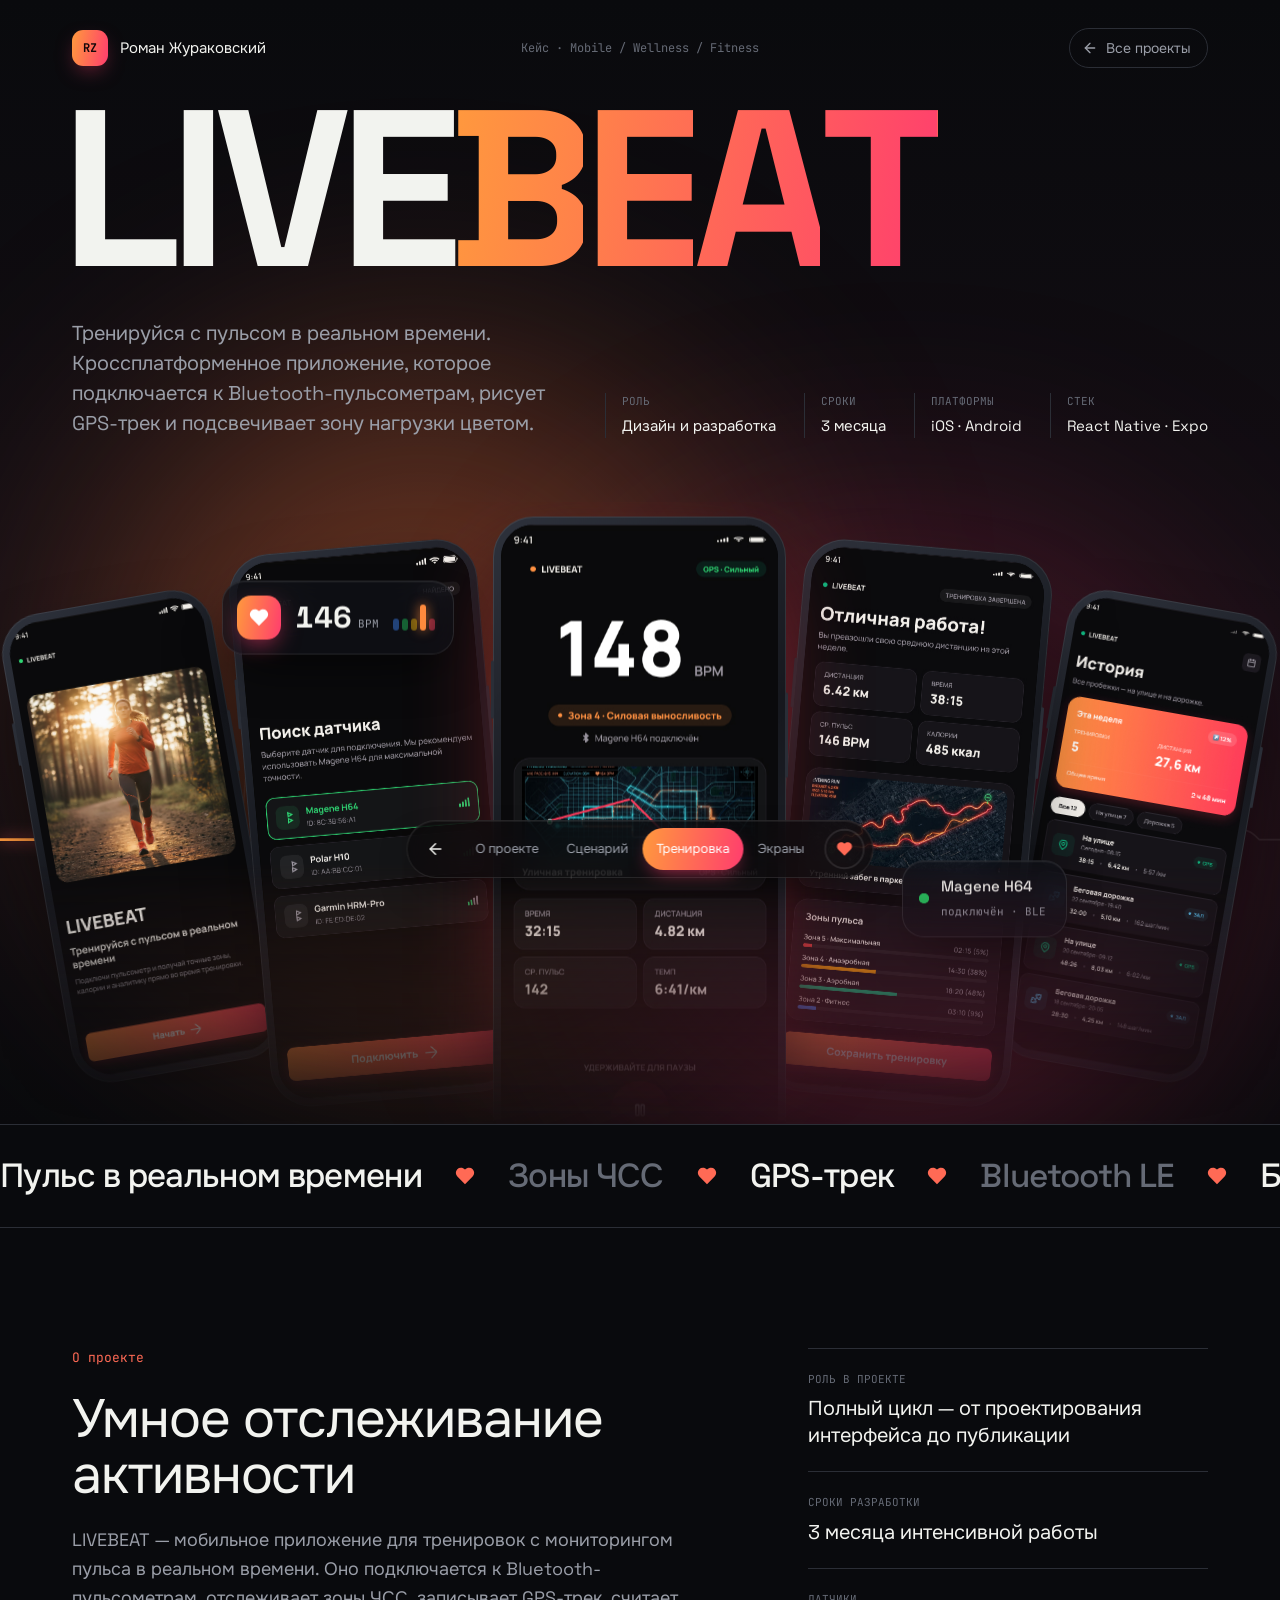
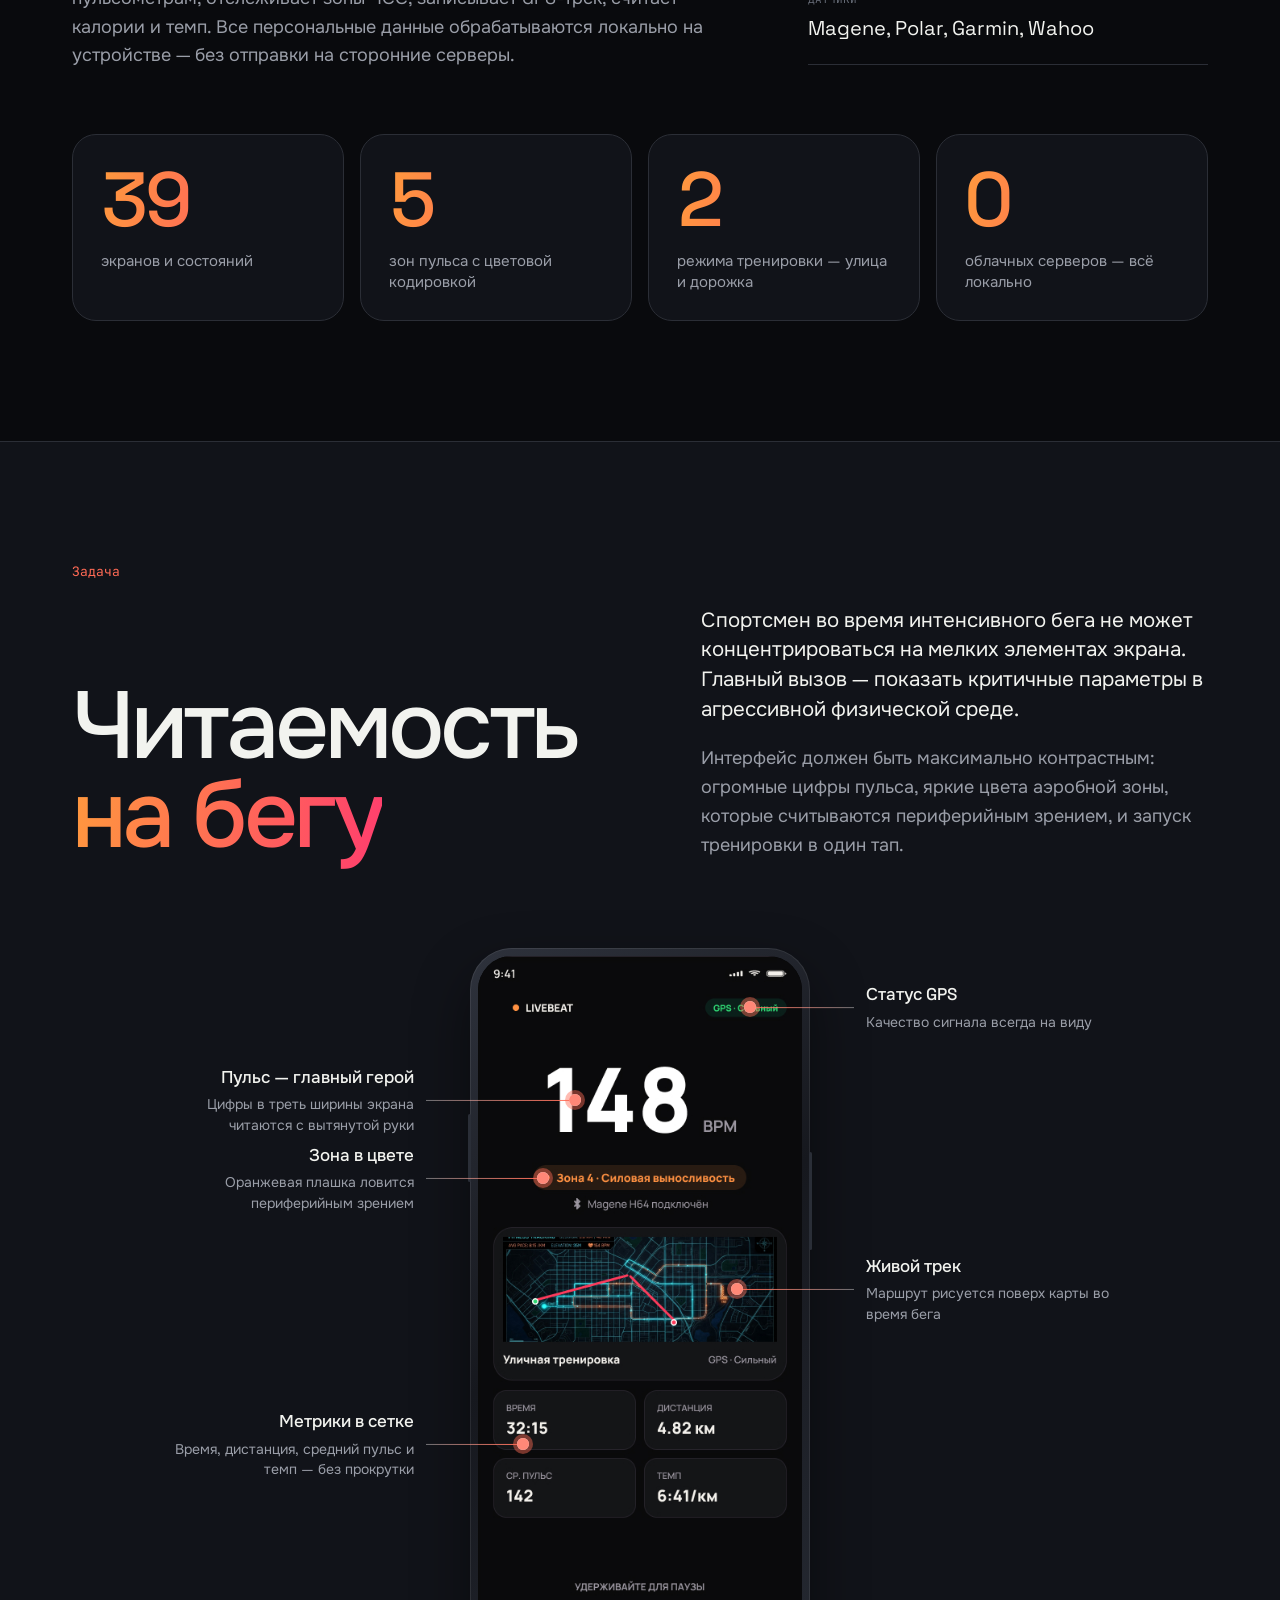
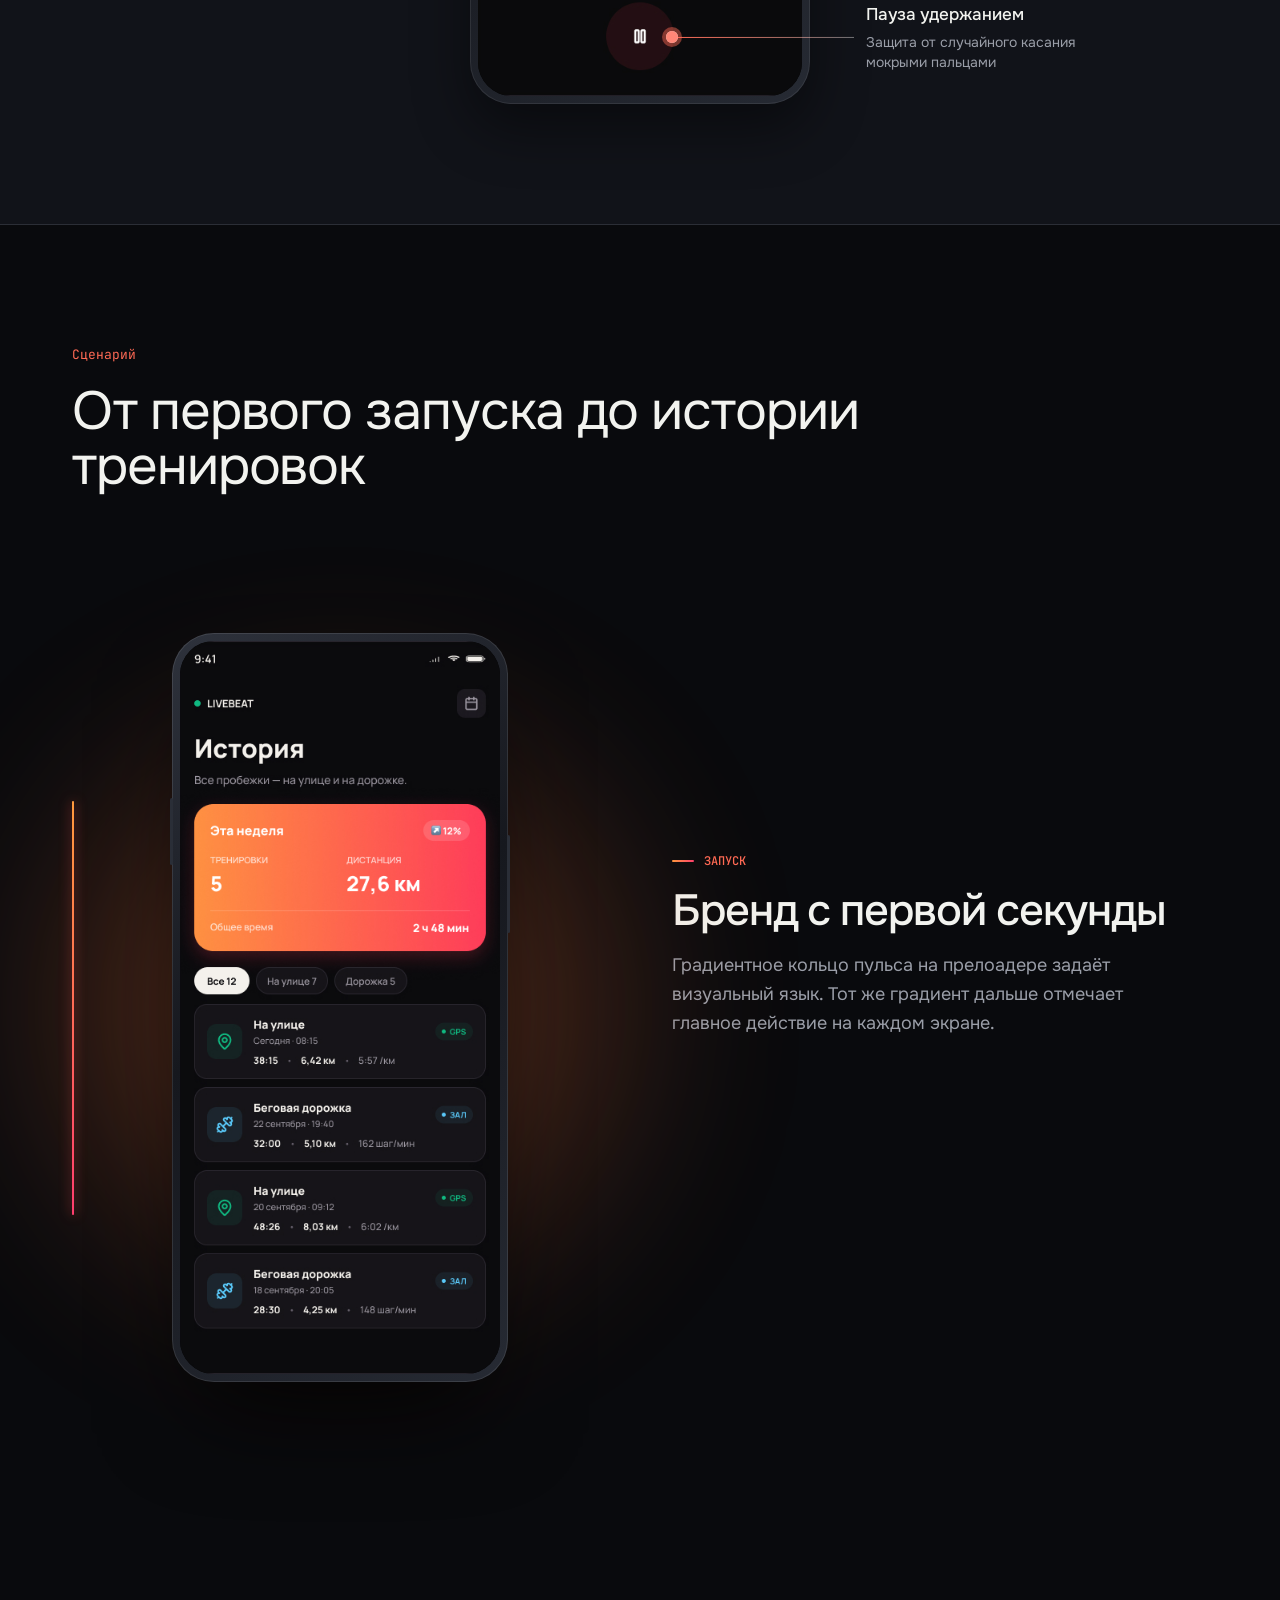
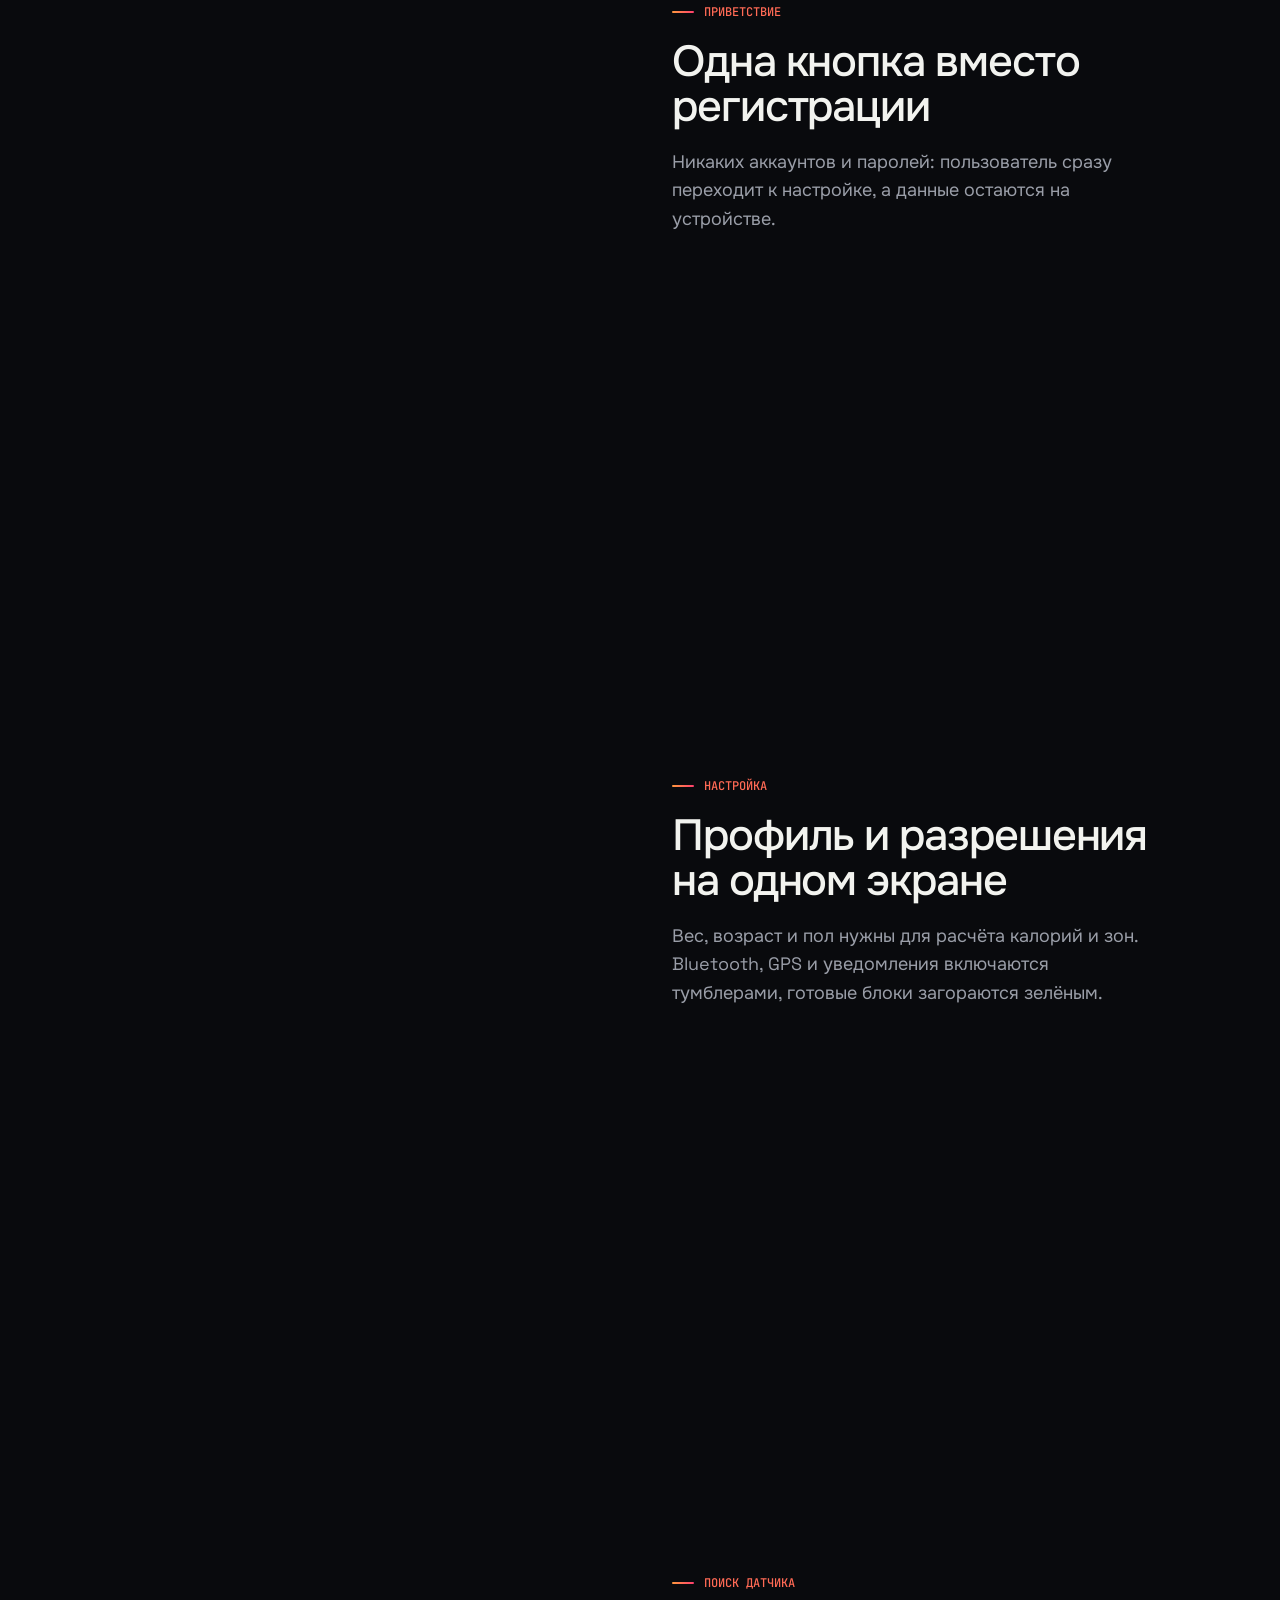
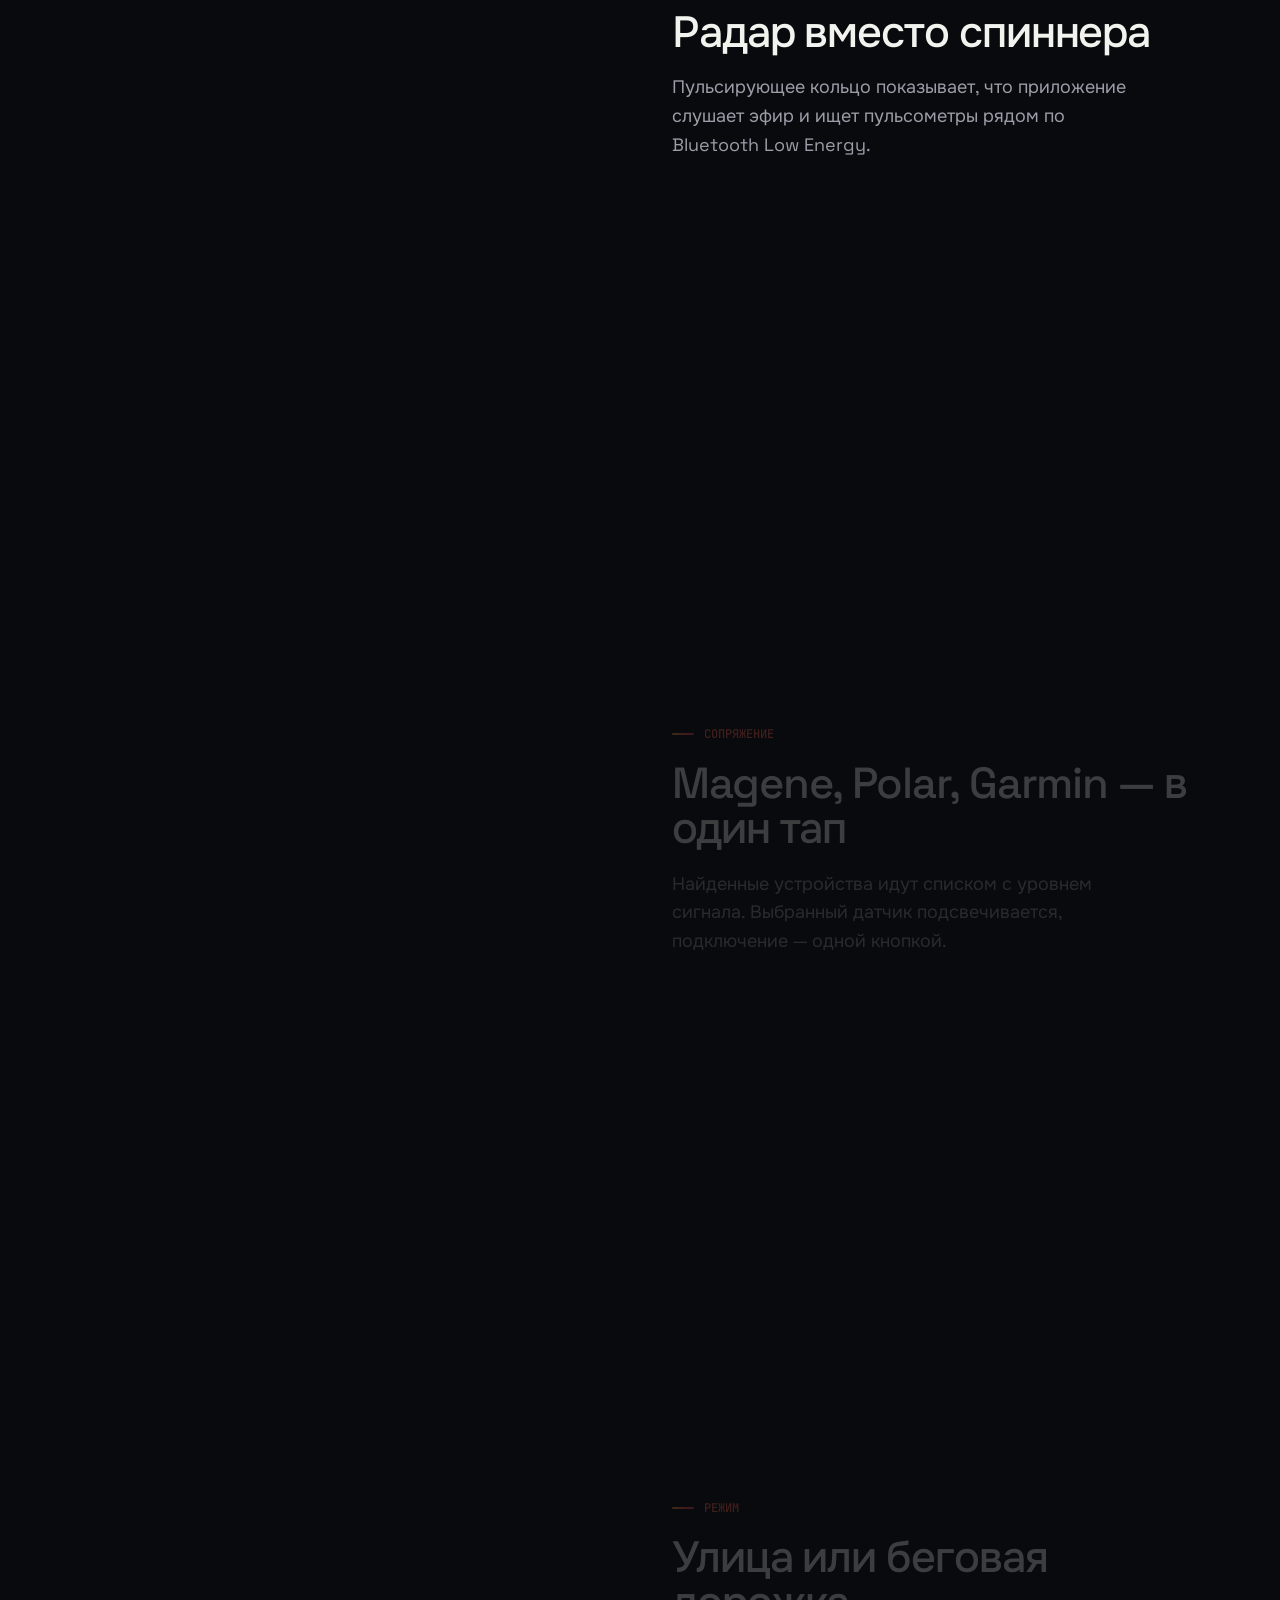
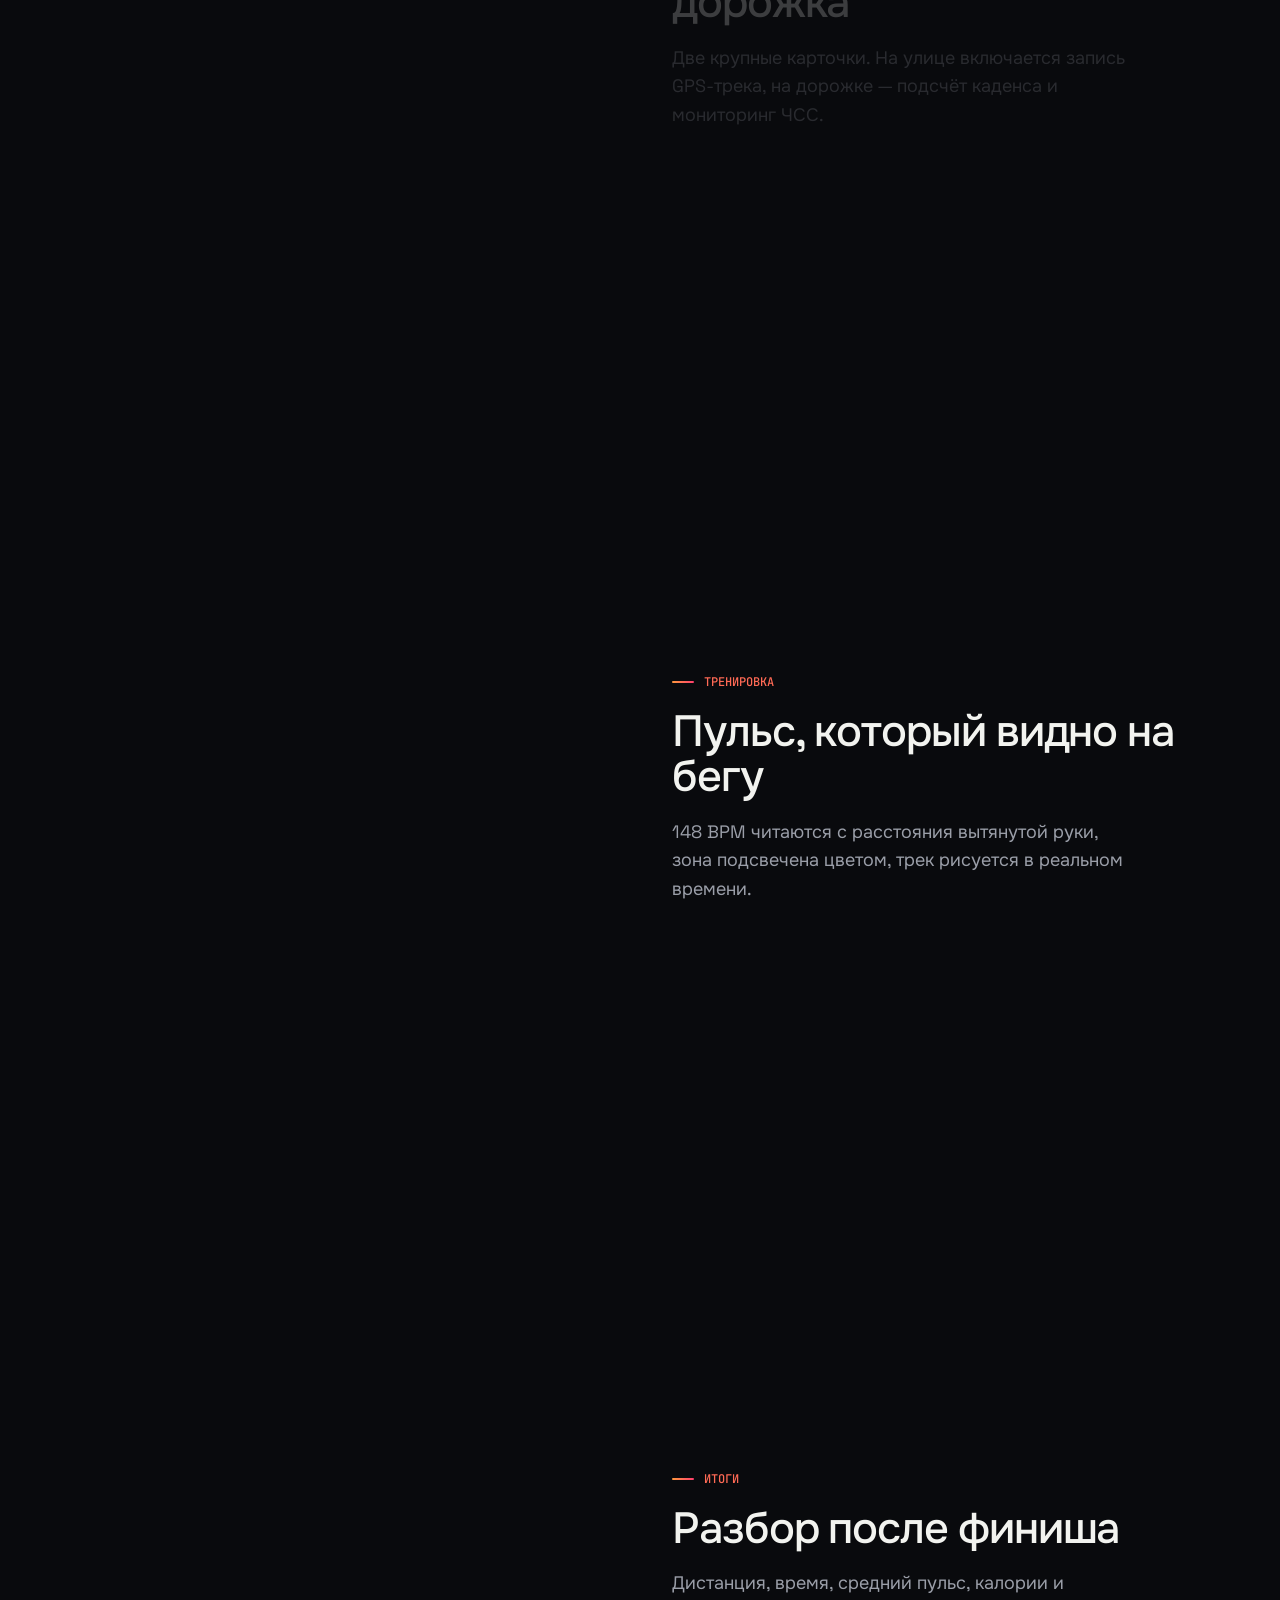
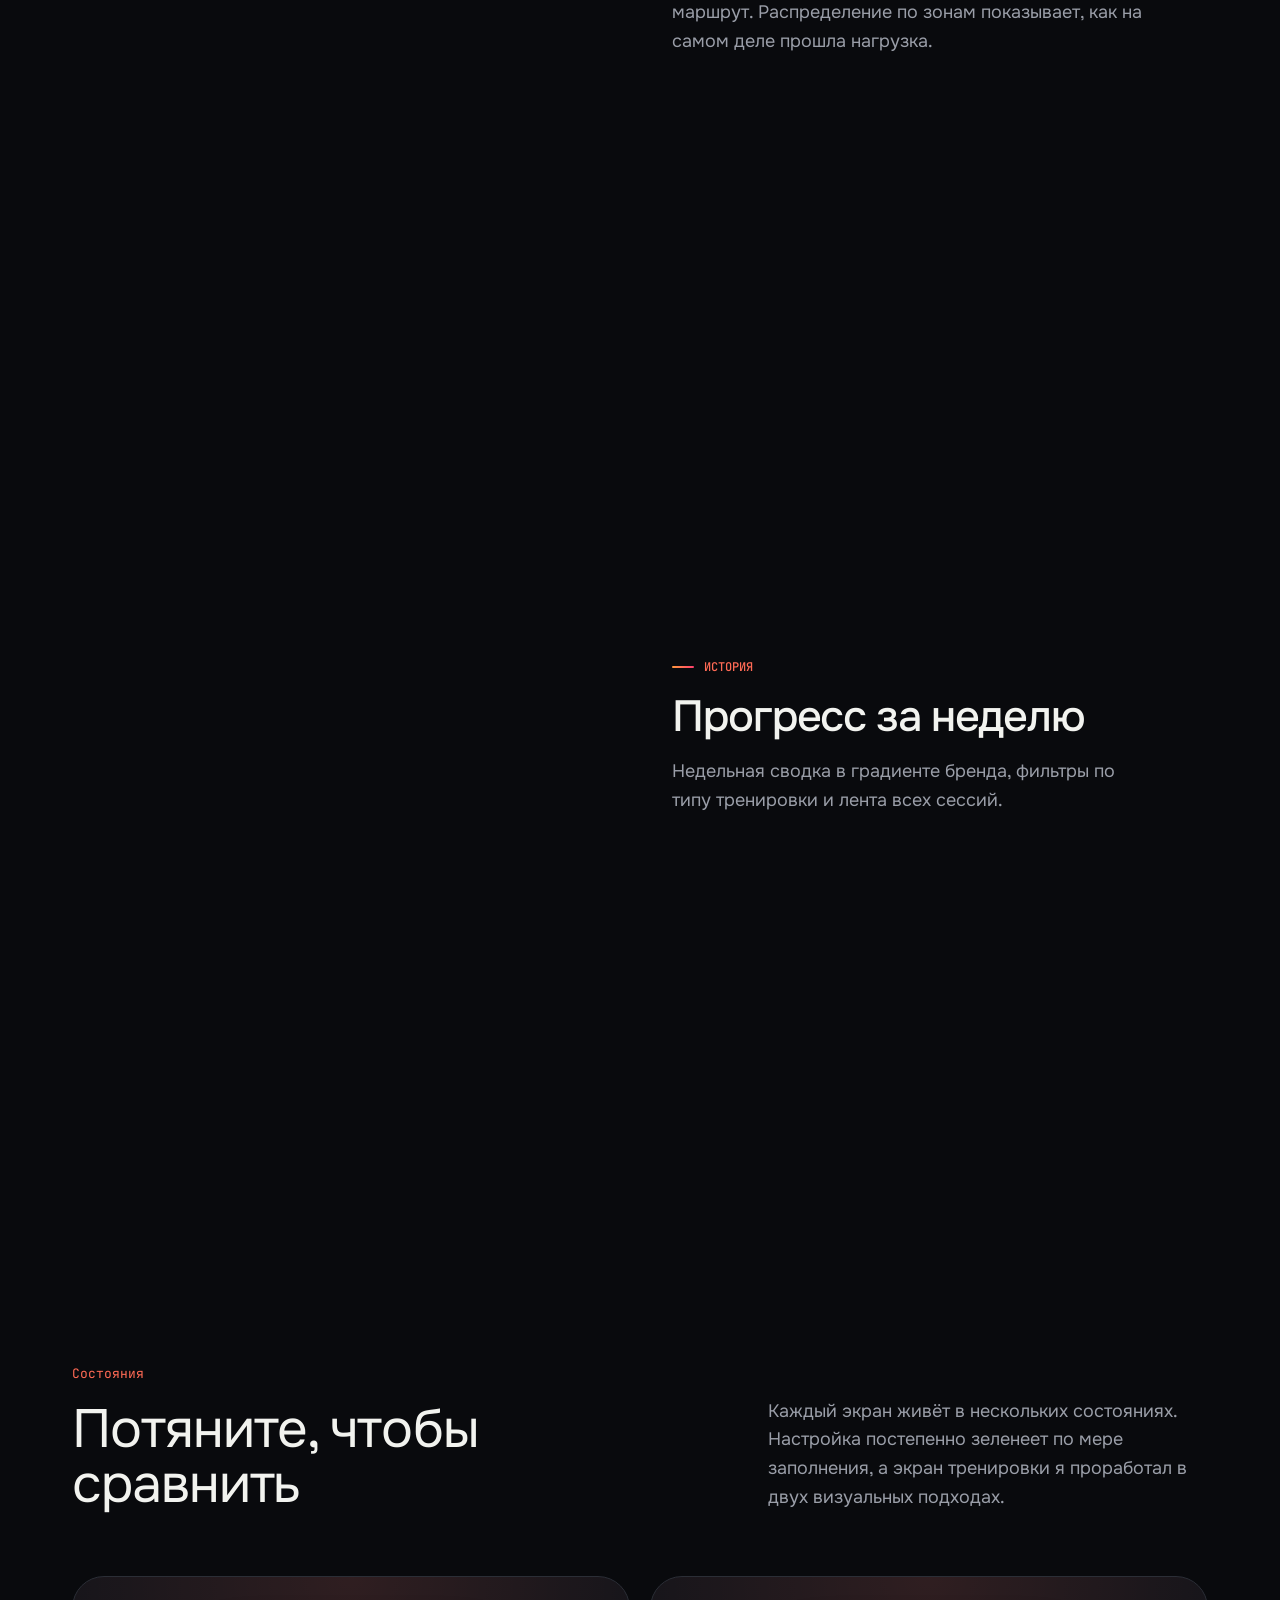
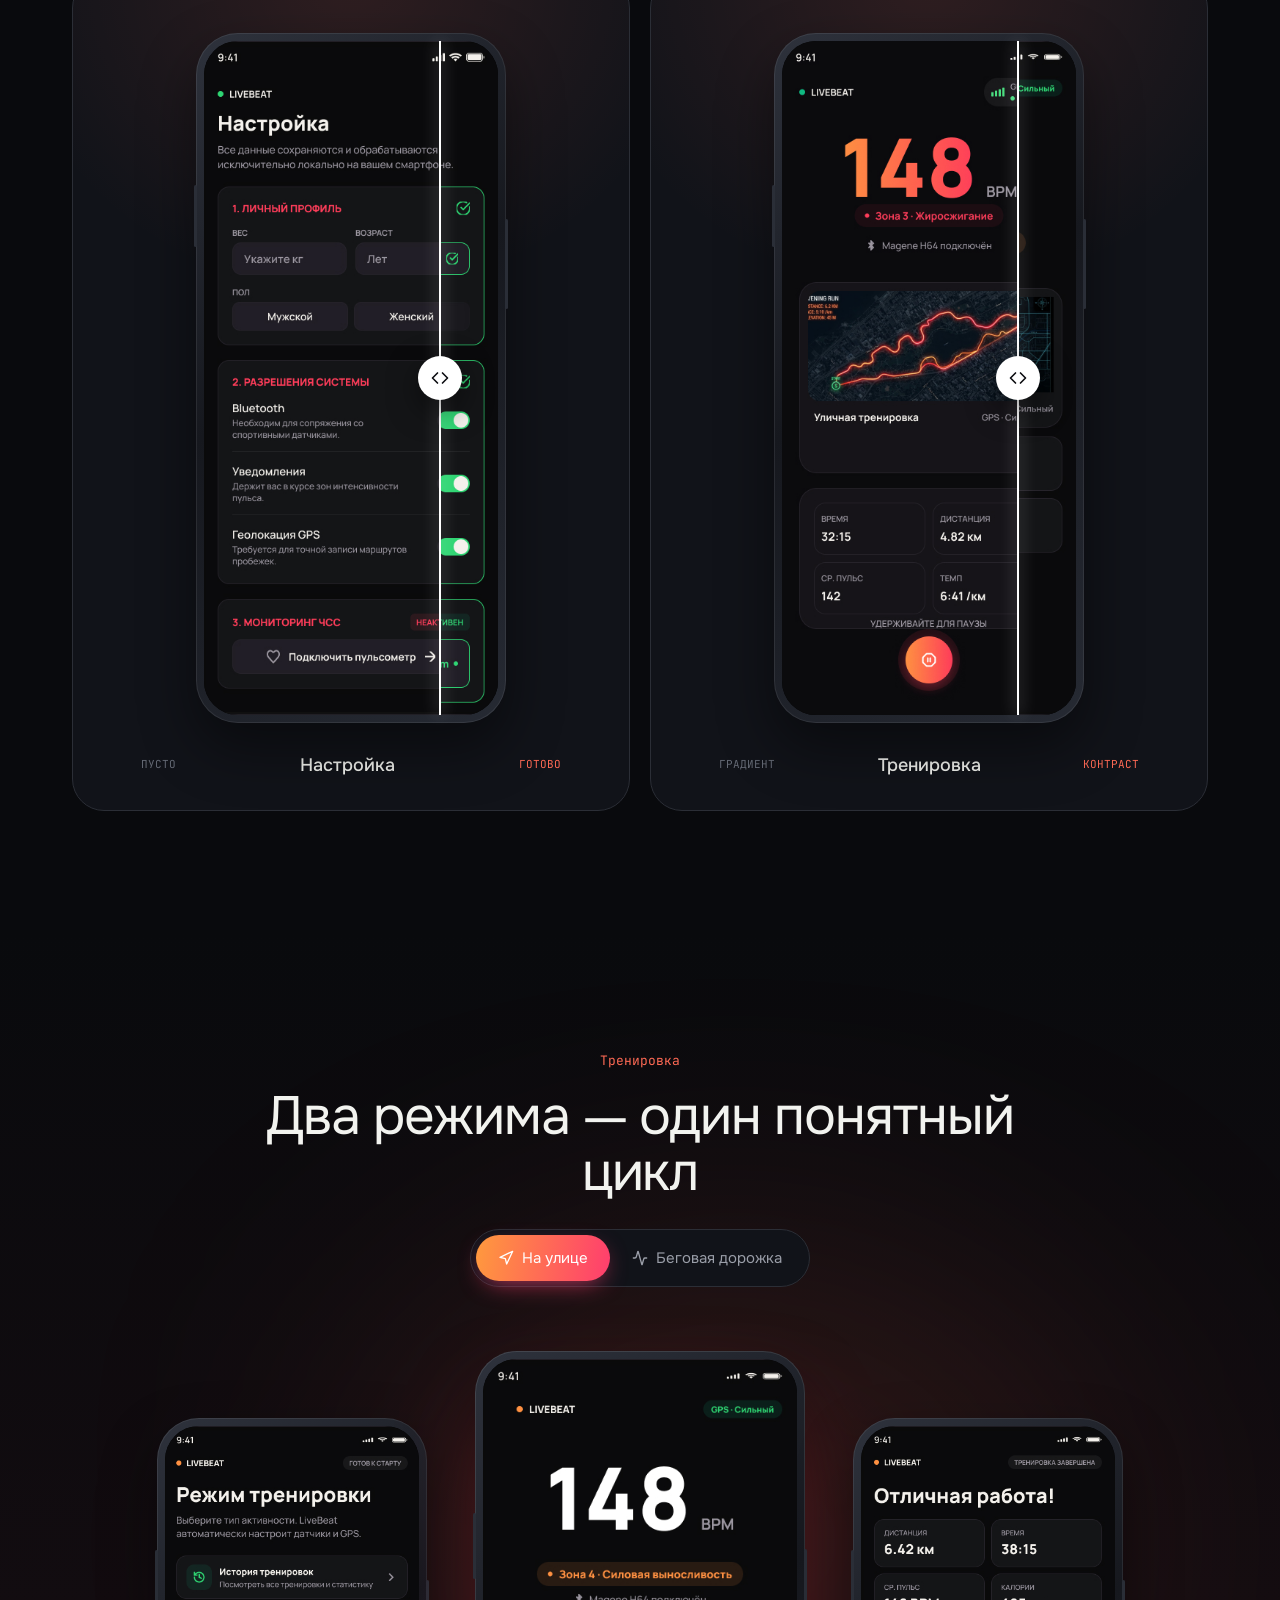
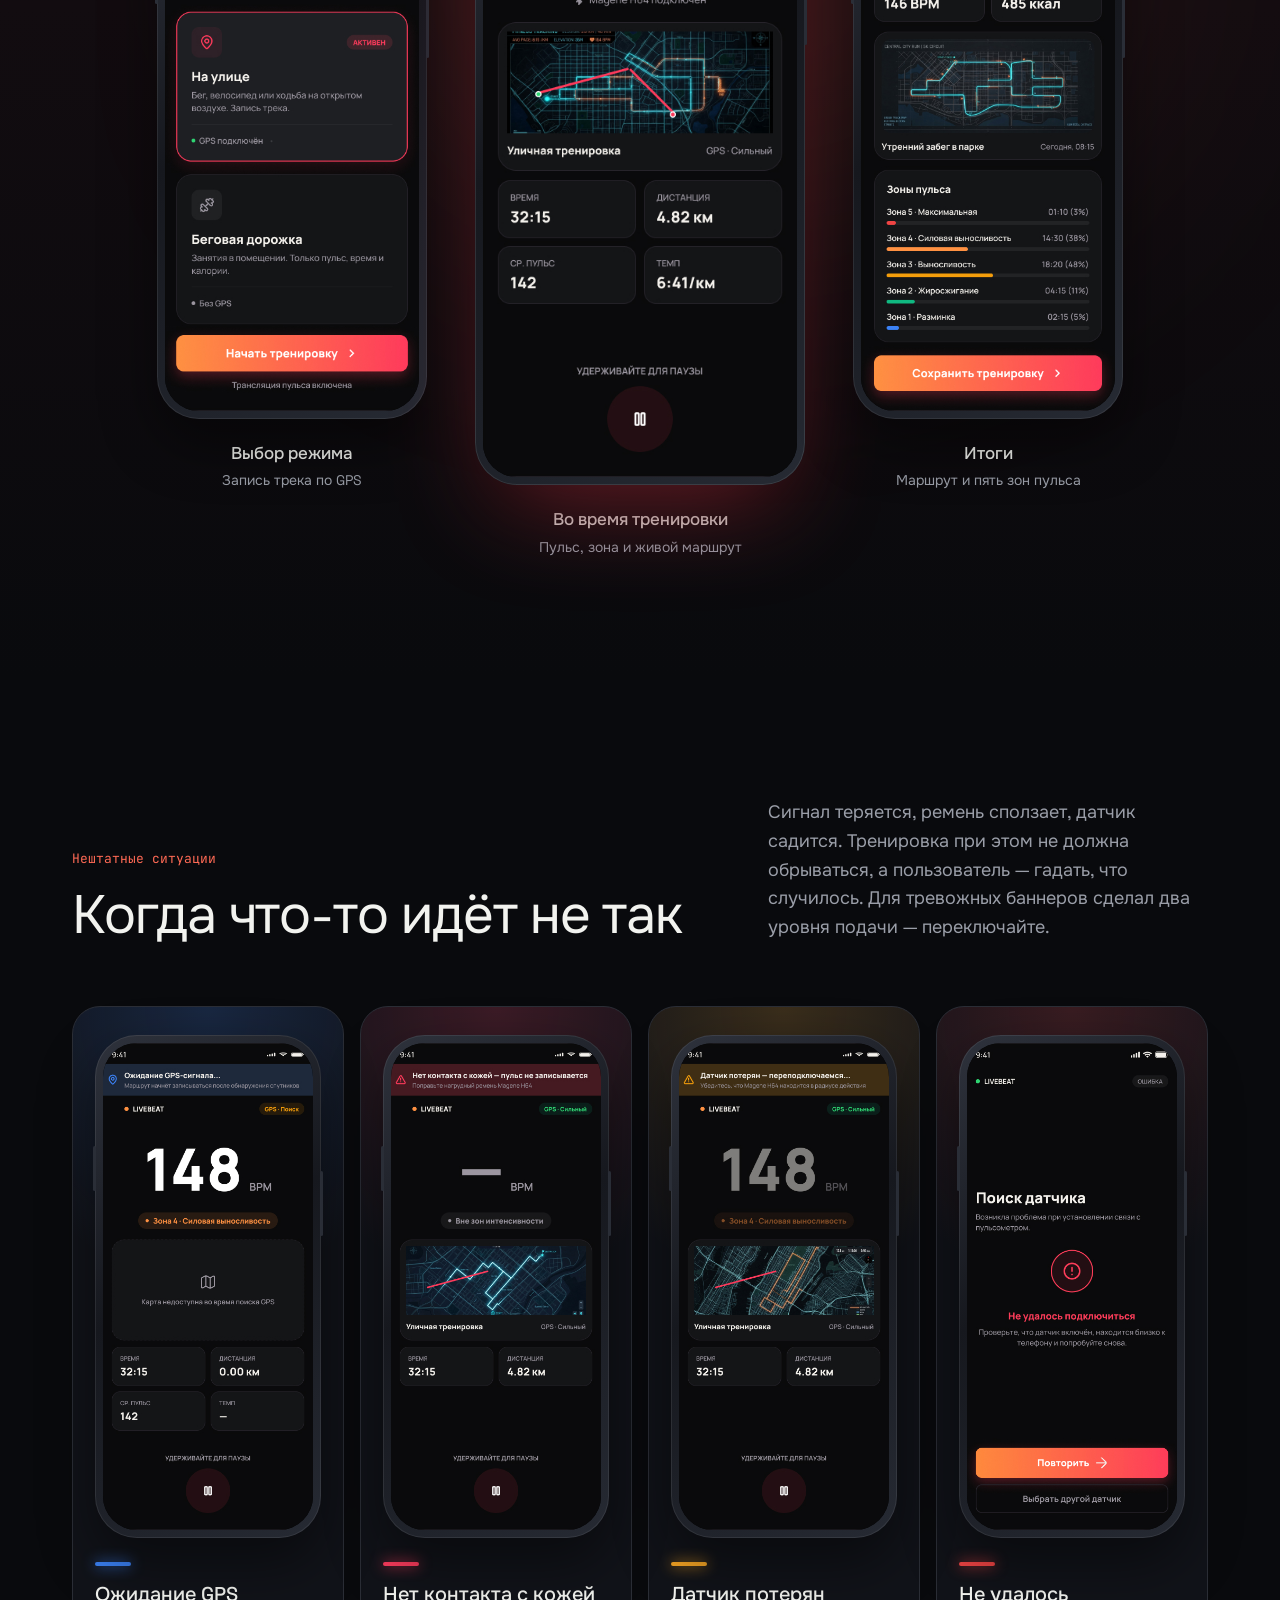
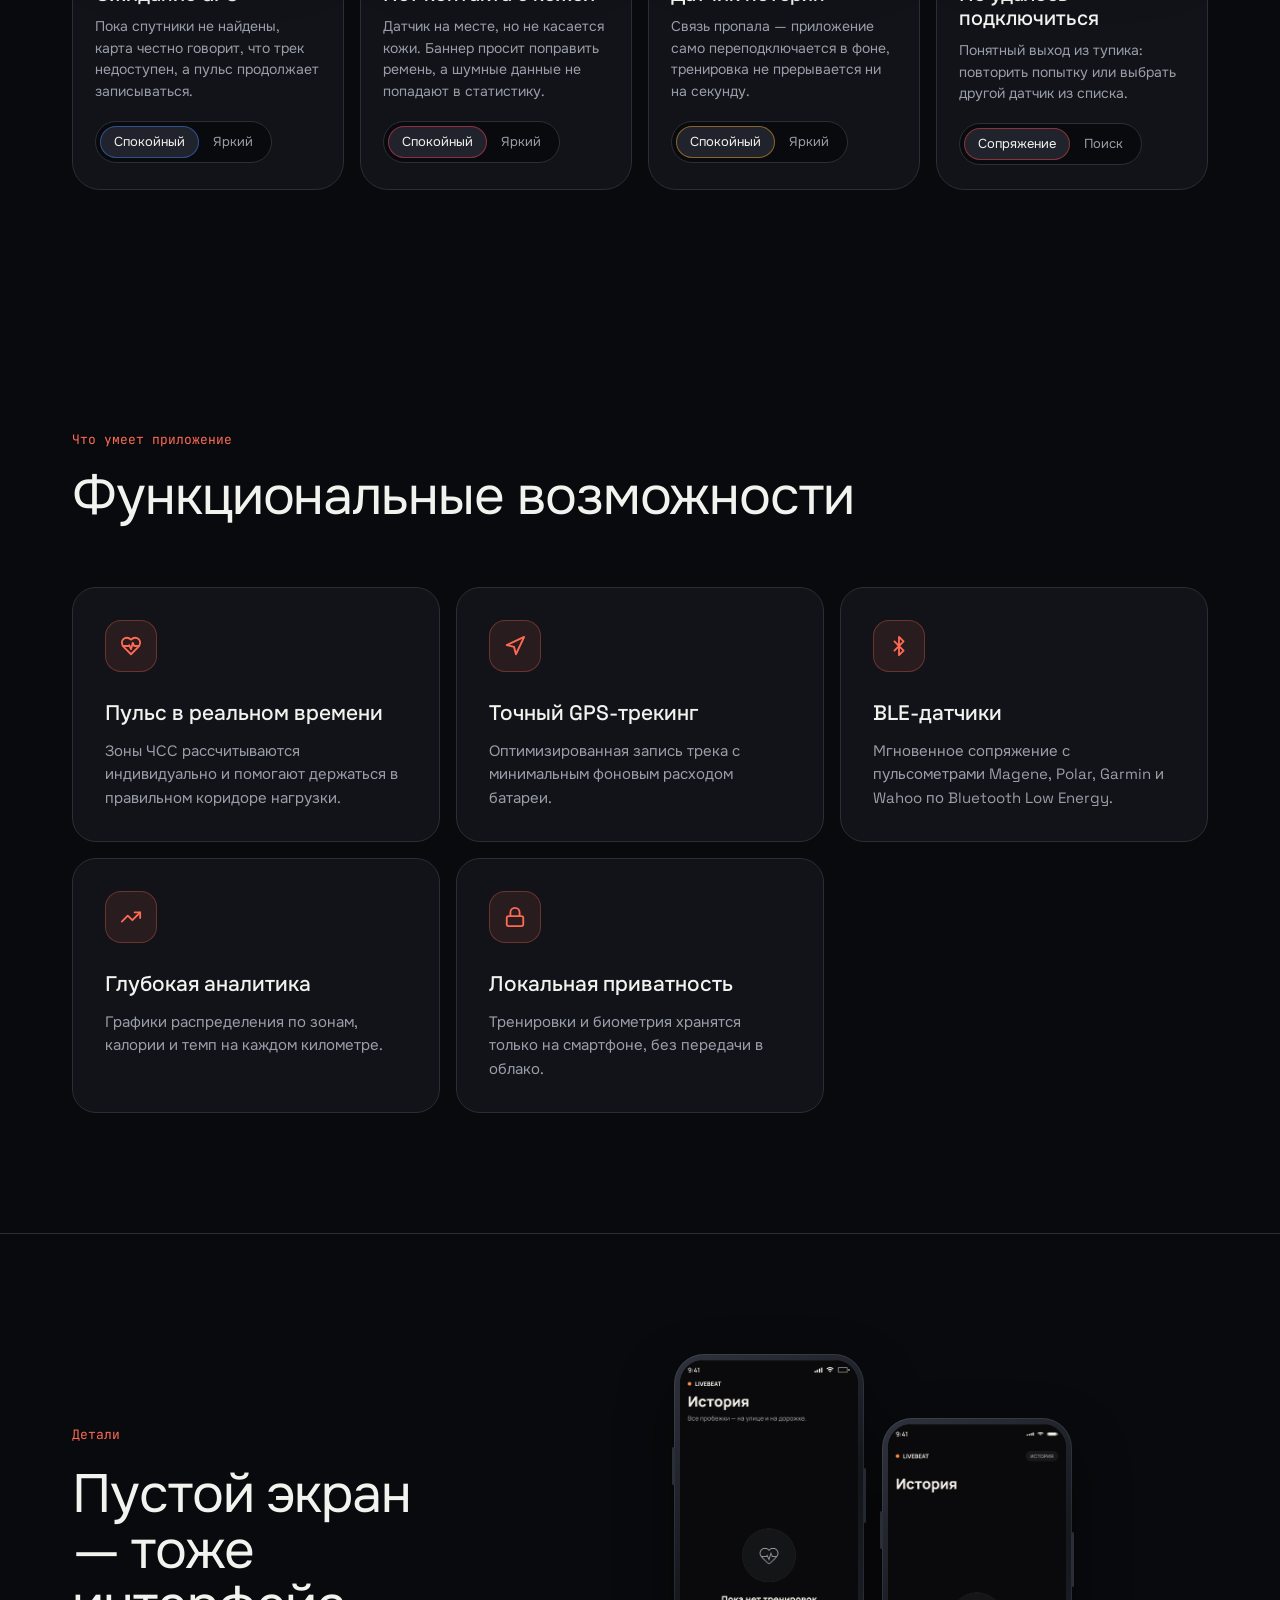
==== commit d56172d3: "Исправления по прогону: мобильная ширина LiveBeat, битые ссылки, портрет в WebP, иконка сайта и прев" ====
--- a/livebeat.html
+++ b/livebeat.html
@@ -6,6 +6,16 @@
   <title>LIVEBEAT — кейс · Роман Жураковский</title>
   <meta name="description" content="LIVEBEAT — мобильное приложение для тренировок с пульсом в реальном времени: Bluetooth-датчики, зоны ЧСС, GPS-трек и детальные итоги пробежки на улице и на беговой дорожке.">
   <meta name="theme-color" content="#090A0D">
+  <link rel="icon" href="favicon.svg" type="image/svg+xml">
+  <link rel="apple-touch-icon" href="apple-touch-icon.png">
+  <link rel="canonical" href="https://romanzhurakovskiy.ru/livebeat.html">
+  <meta property="og:type" content="website">
+  <meta property="og:locale" content="ru_RU">
+  <meta property="og:title" content="LIVEBEAT — кейс · Роман Жураковский">
+  <meta property="og:description" content="LIVEBEAT — мобильное приложение для тренировок с пульсом в реальном времени: Bluetooth-датчики, зоны ЧСС, GPS-трек и детальные итоги пробежки на улице и на беговой дорожке.">
+  <meta property="og:url" content="https://romanzhurakovskiy.ru/livebeat.html">
+  <meta property="og:image" content="https://romanzhurakovskiy.ru/images/og-cover.png">
+  <meta name="twitter:card" content="summary_large_image">
   <script>document.documentElement.classList.add('js')</script>
 
   <link rel="preconnect" href="https://fonts.googleapis.com">
--- a/css/livebeat.css
+++ b/css/livebeat.css
@@ -578,7 +578,7 @@
   position: absolute;
   top: calc(var(--y) * 100%);
   left: calc(var(--x) * 100%);
-  z-index: 4;
+  z-index: 6; /* выше линии-указателя (.lb-anno__note, z-index 5) */
   width: 12px;
   height: 12px;
   border-radius: 50%;
@@ -1233,7 +1233,10 @@
    Адаптив
    ========================================================================== */
 @media (max-width: 1100px) {
-  .lb-section { overflow: visible; }
+  /* visible снимал обрезку, и свечение (.lb-glow) вылезало за край: Chrome на телефоне
+     растягивал страницу до 813 px и показывал всё мелко. clip по x обрезает, но не создаёт
+     прокручиваемый контейнер, поэтому залипающий телефон в сценарии продолжает работать. */
+  .lb-section { overflow: visible; overflow-x: clip; }
   .lb-topbar { grid-template-columns: 1fr auto; }
   .lb-topbar__tag { display: none; }
   .lb-hero__row { flex-direction: column; align-items: stretch; gap: 32px; }
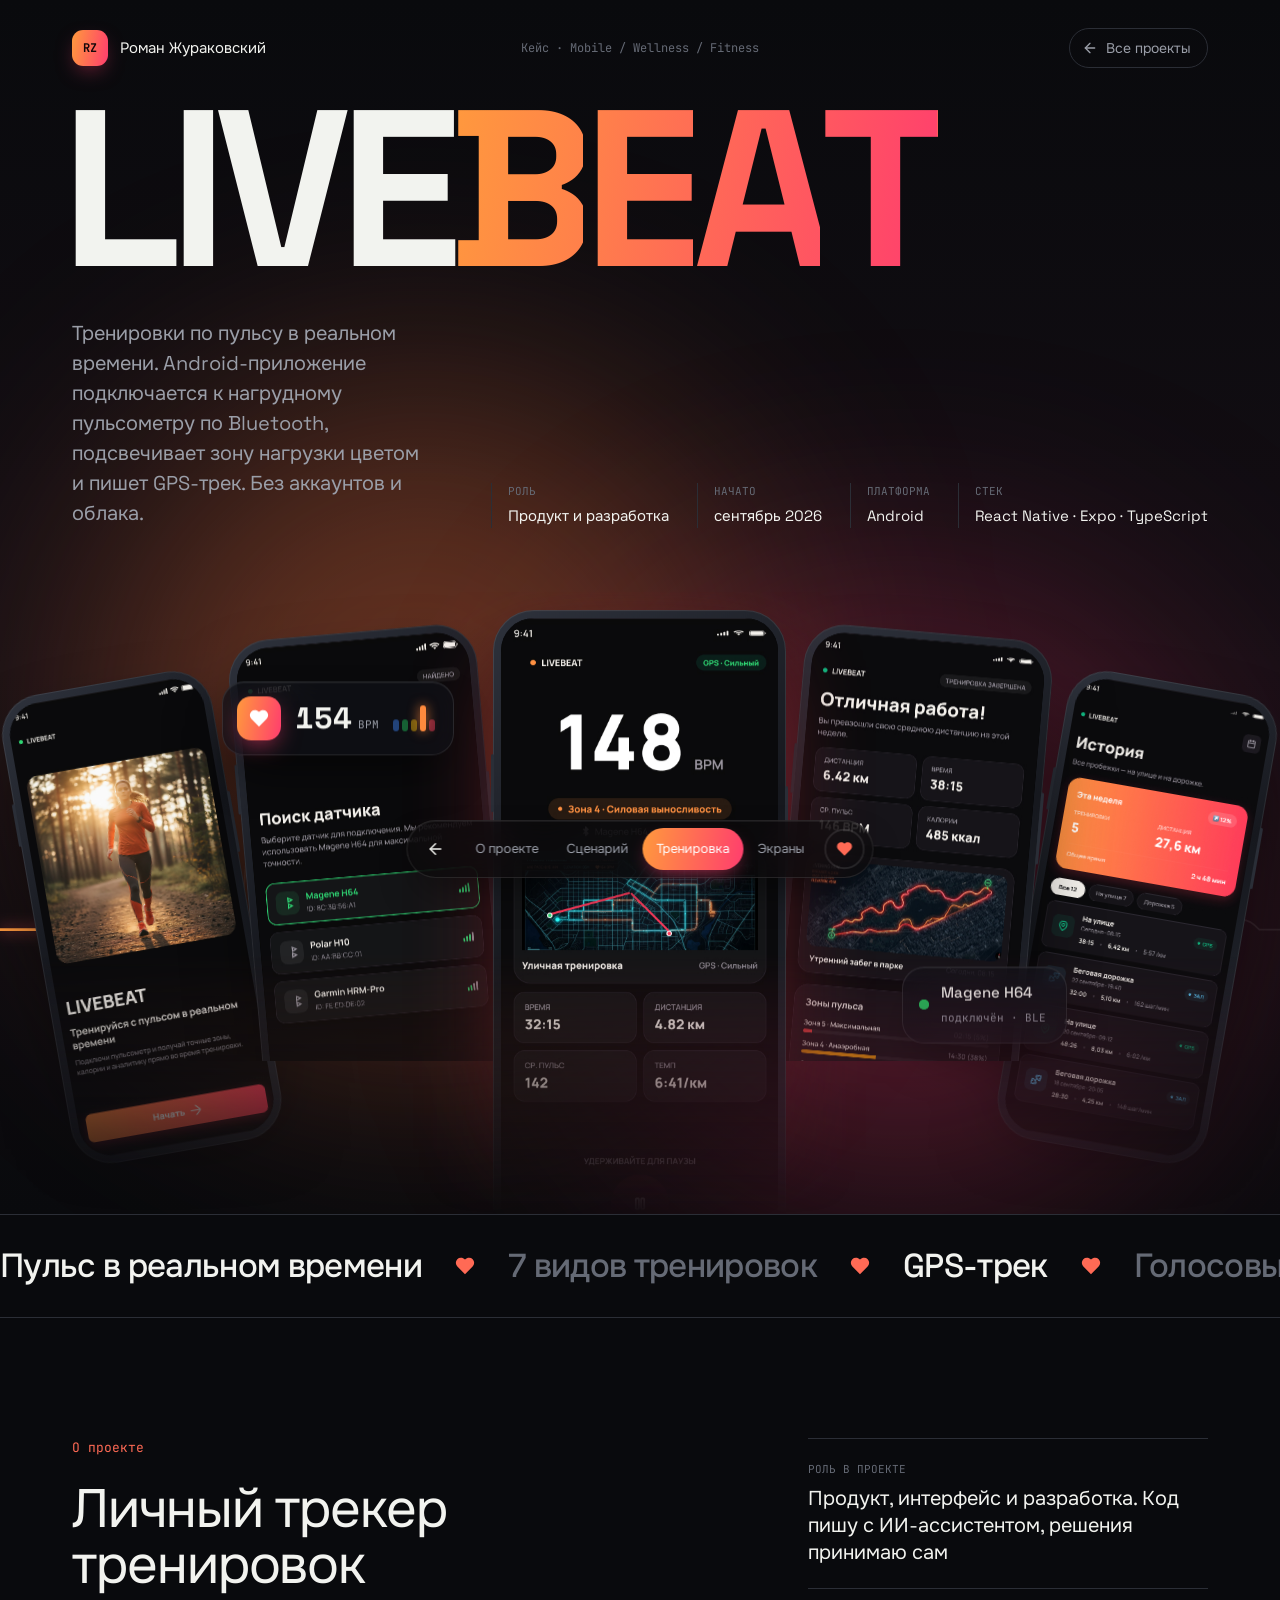
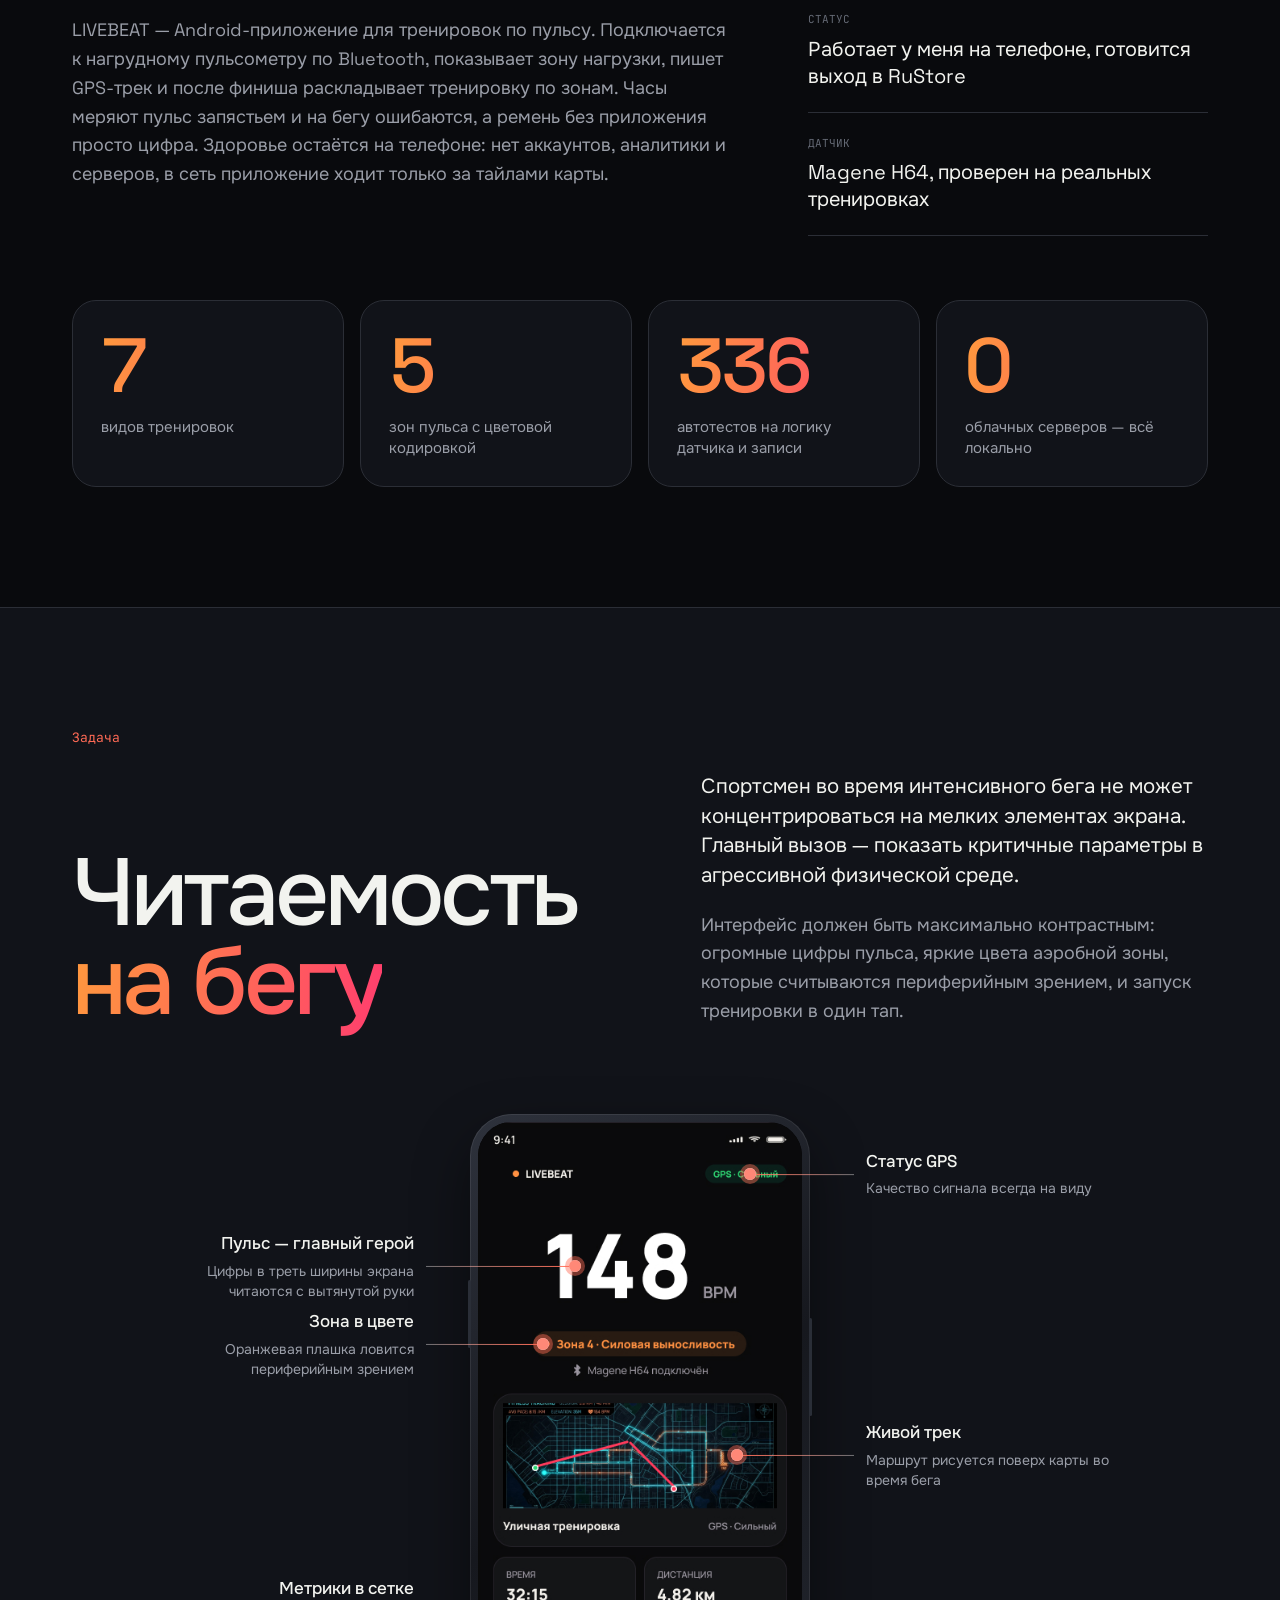
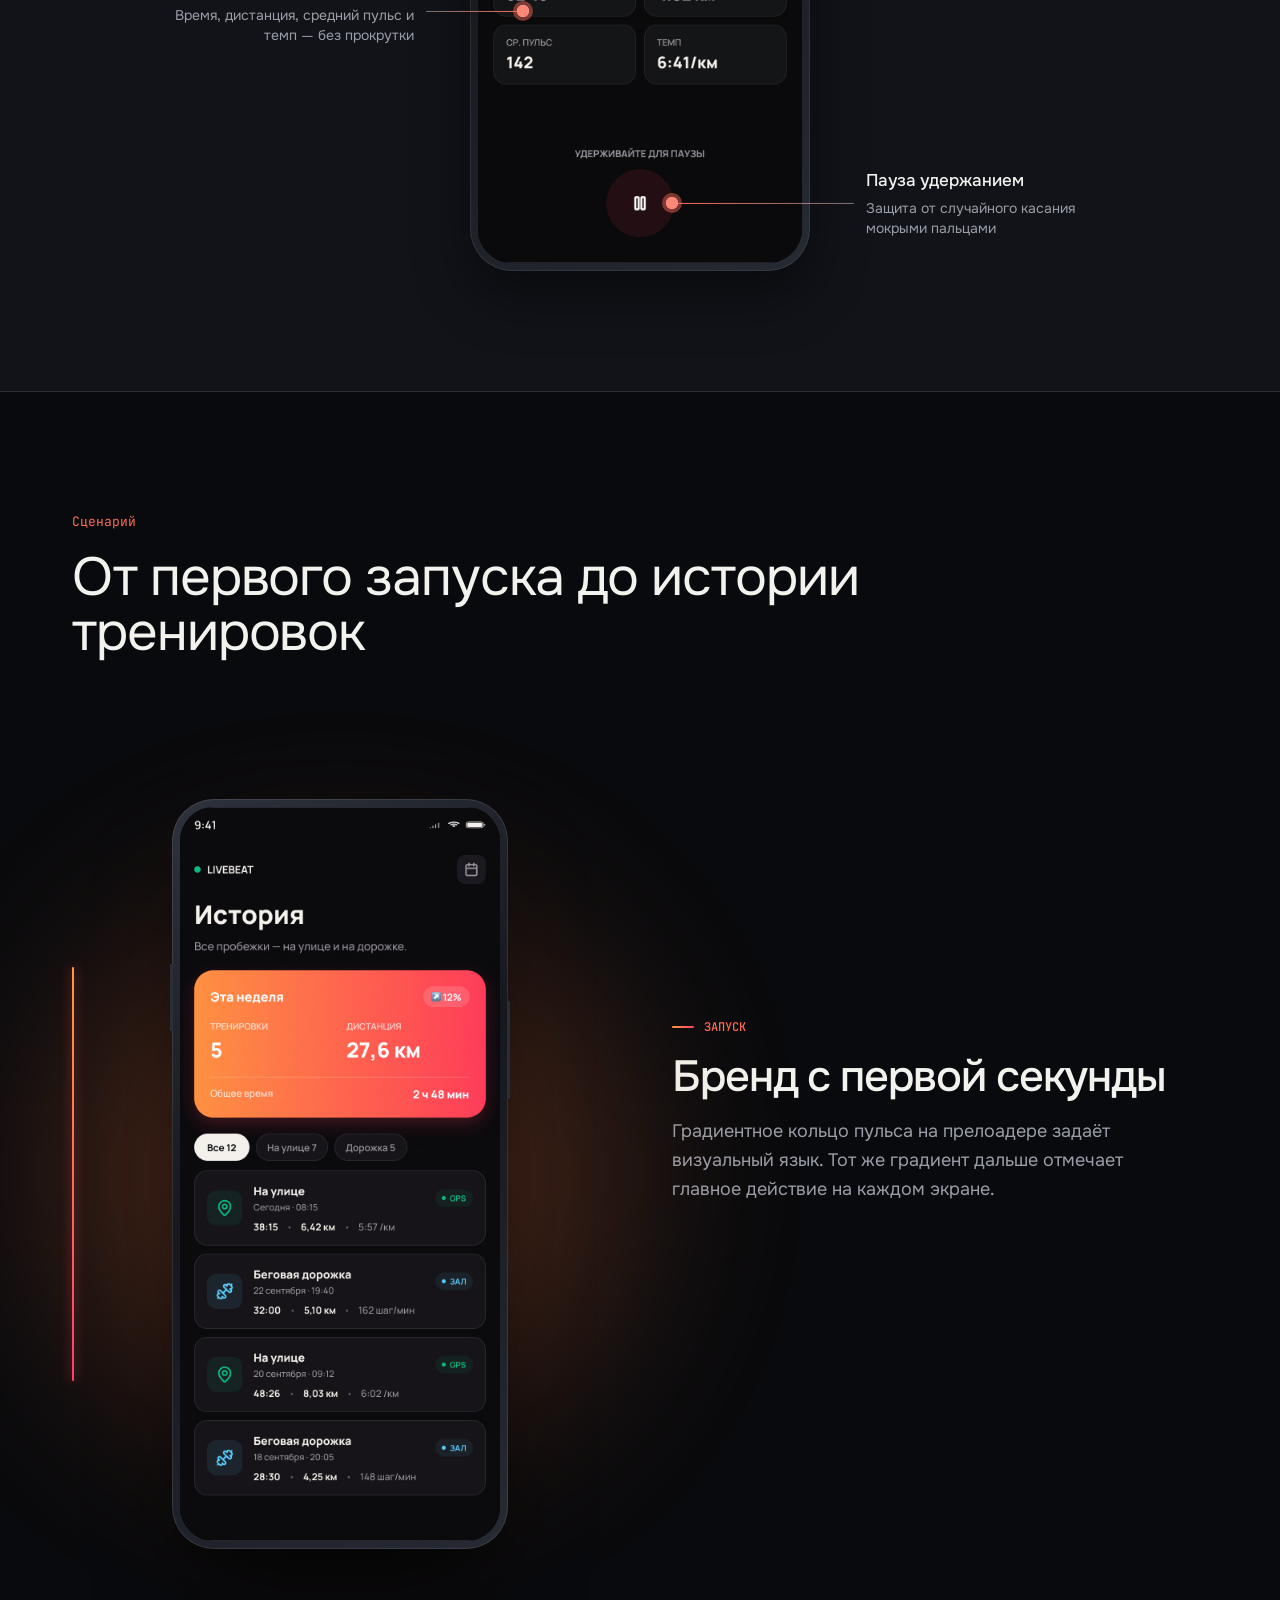
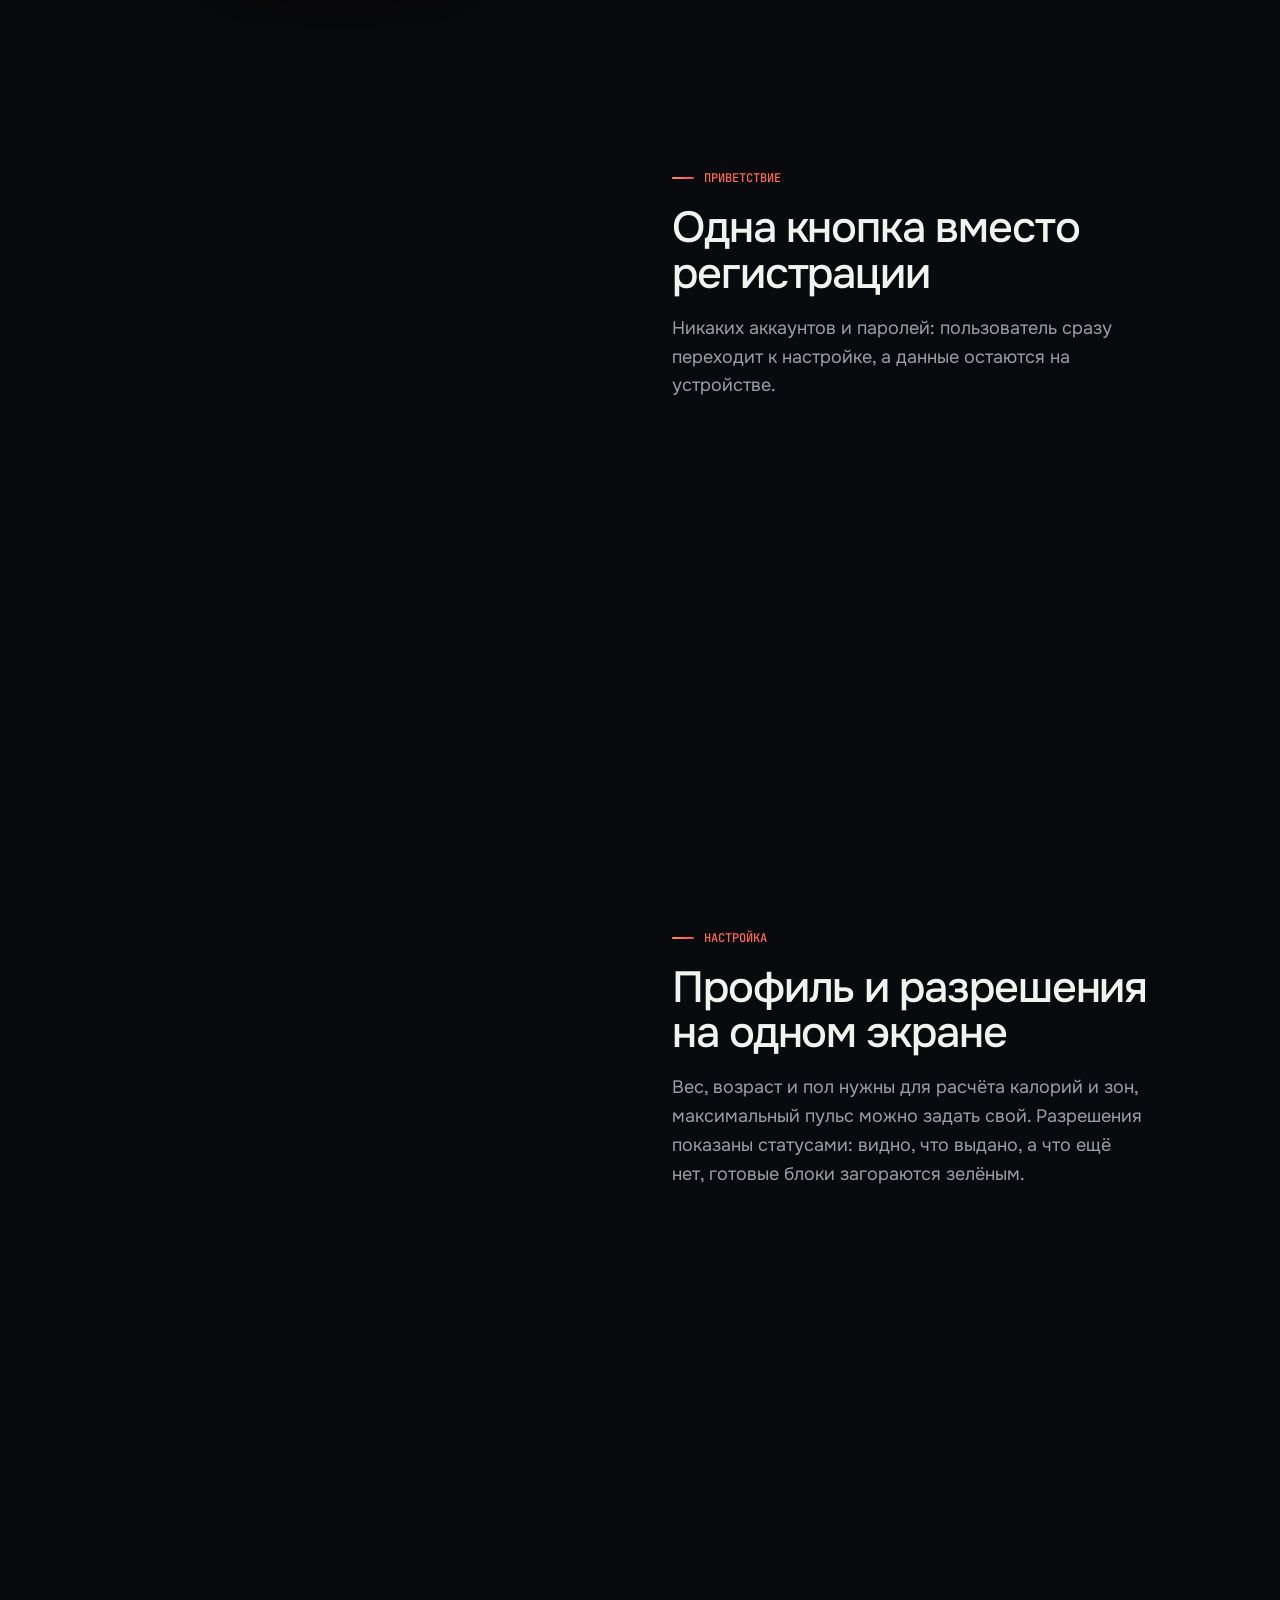
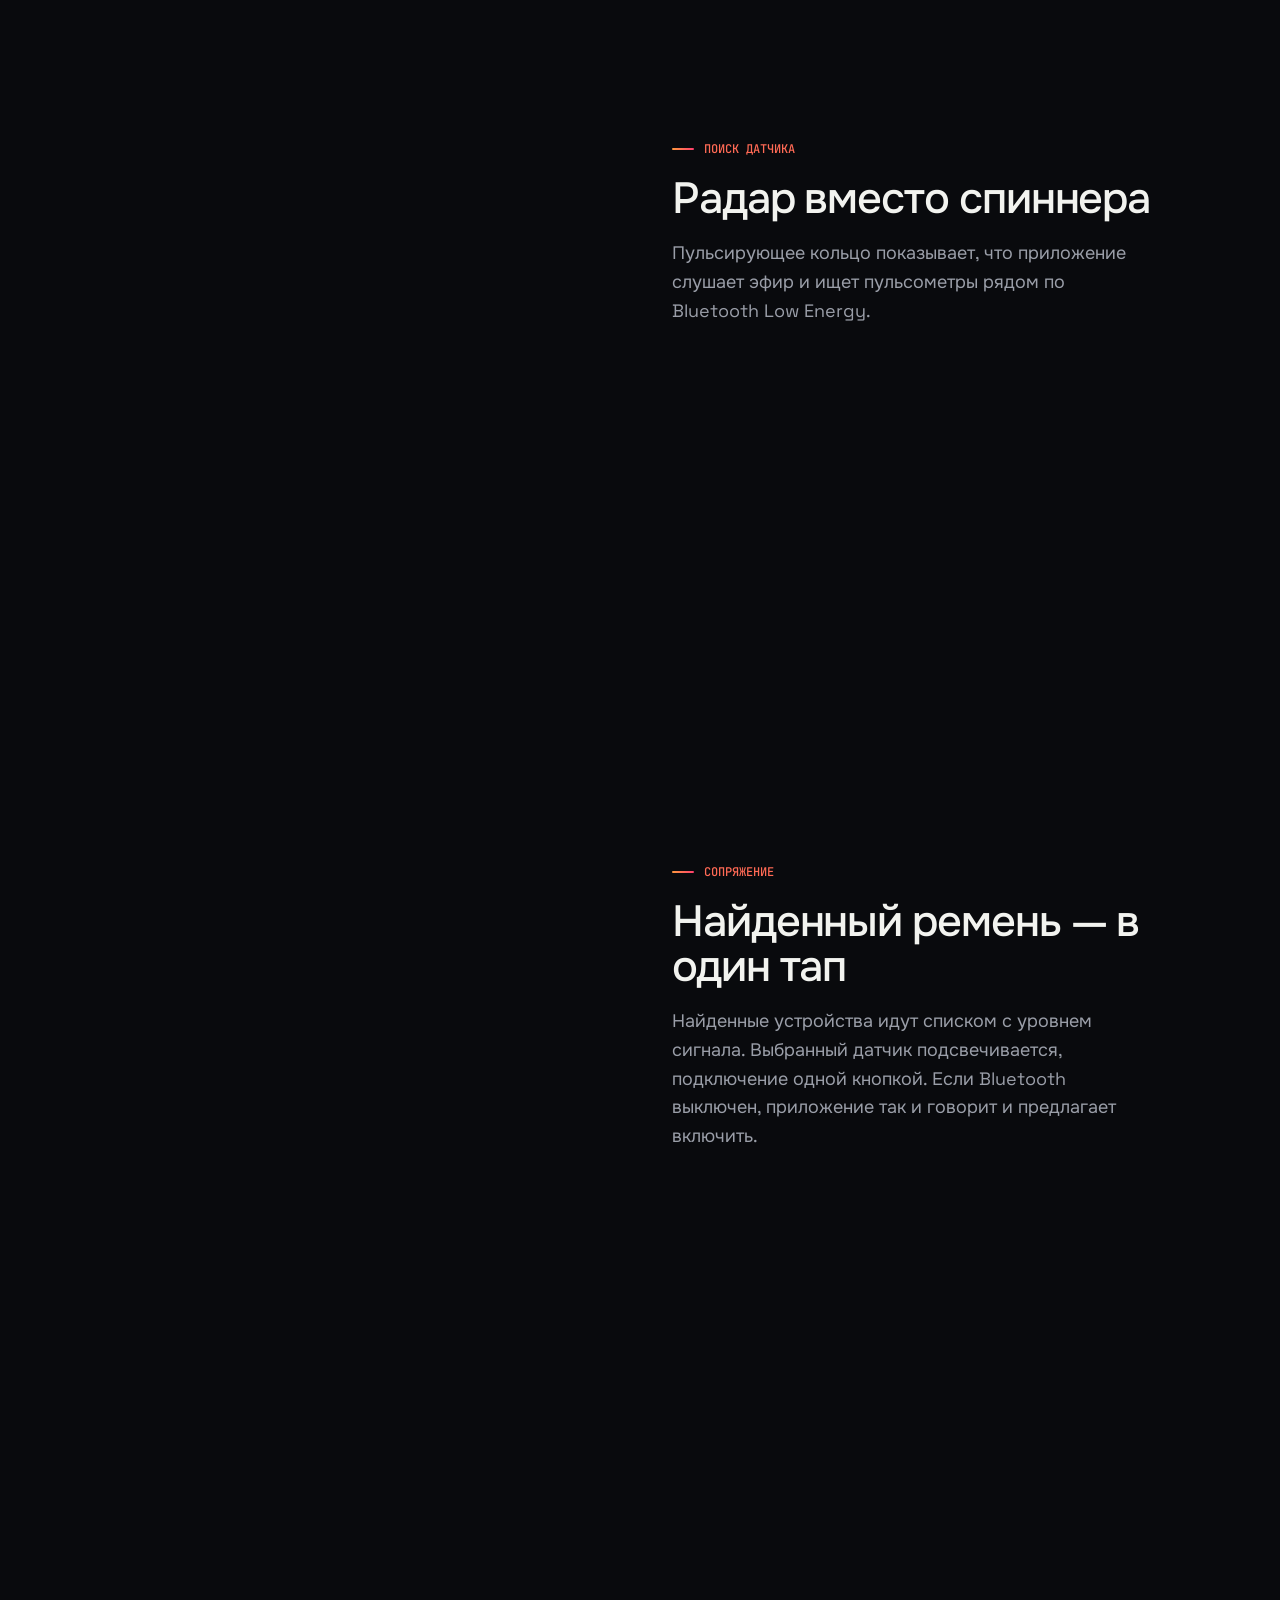
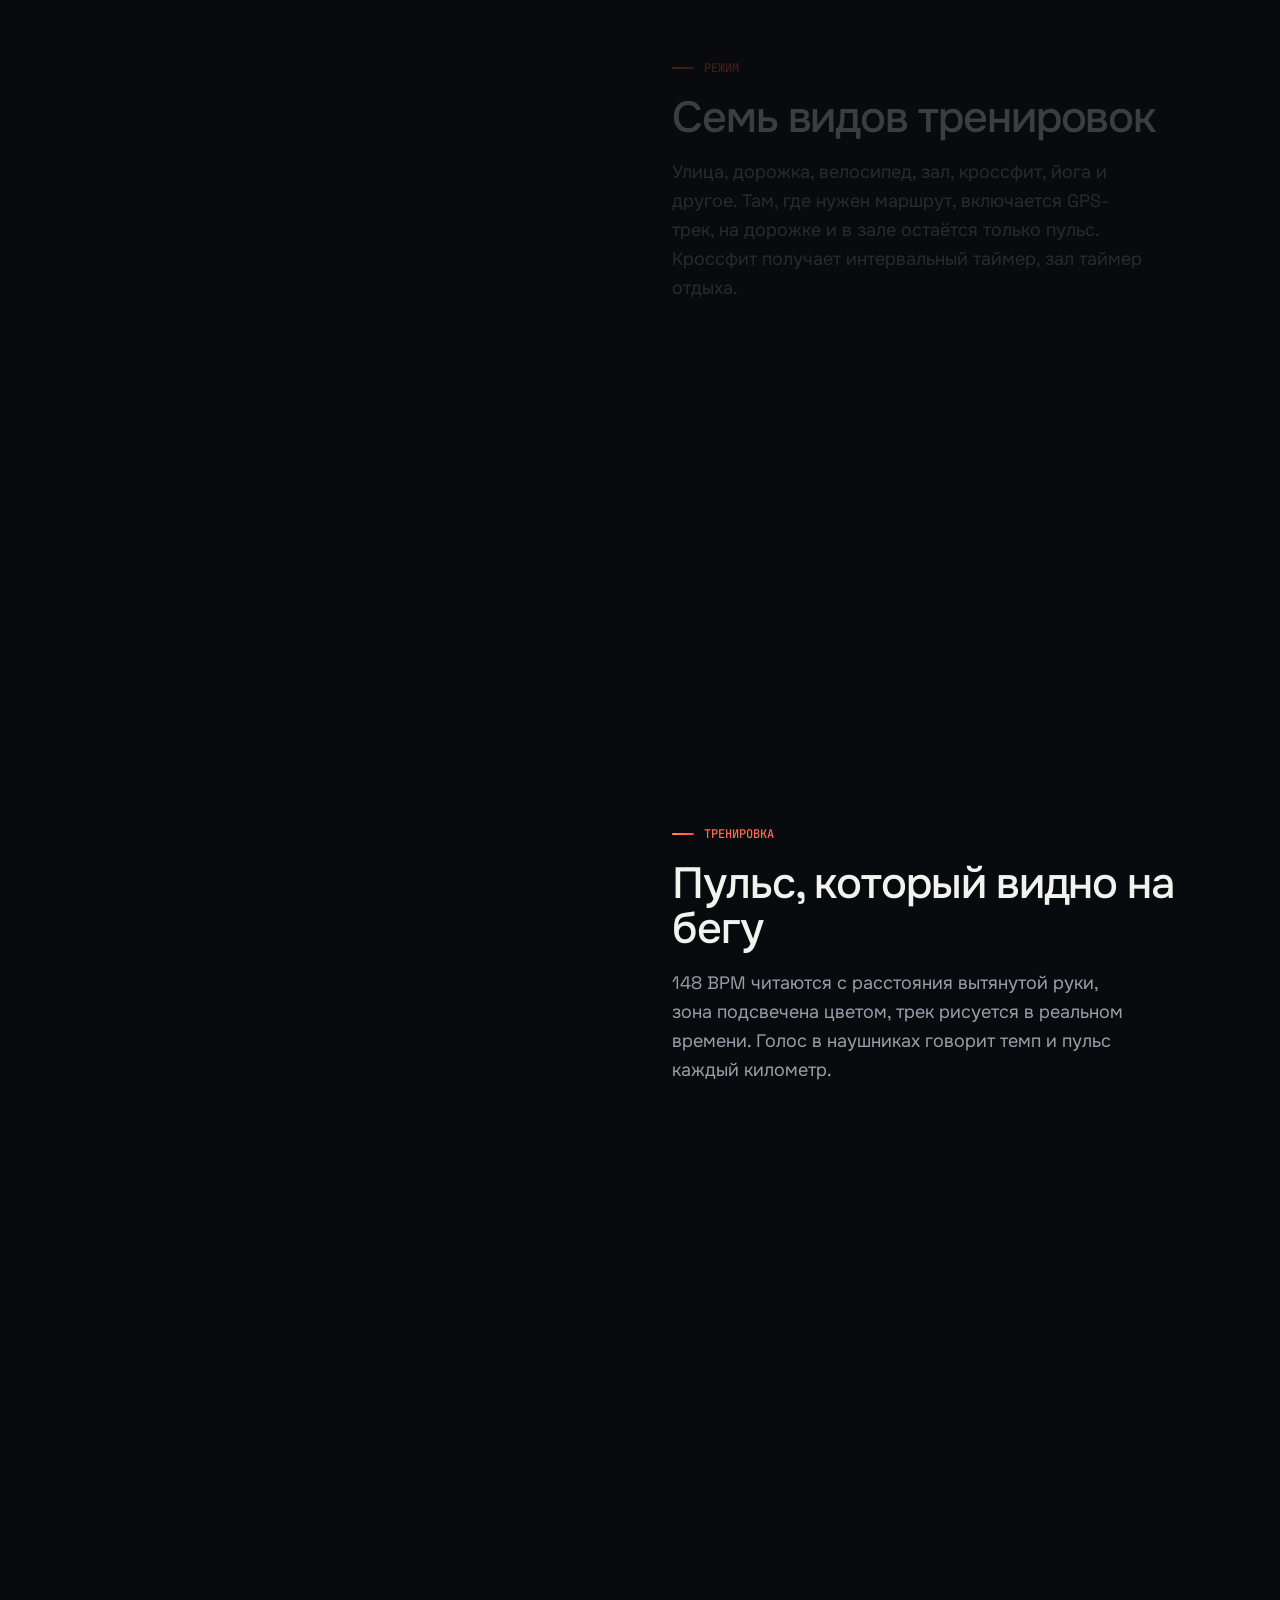
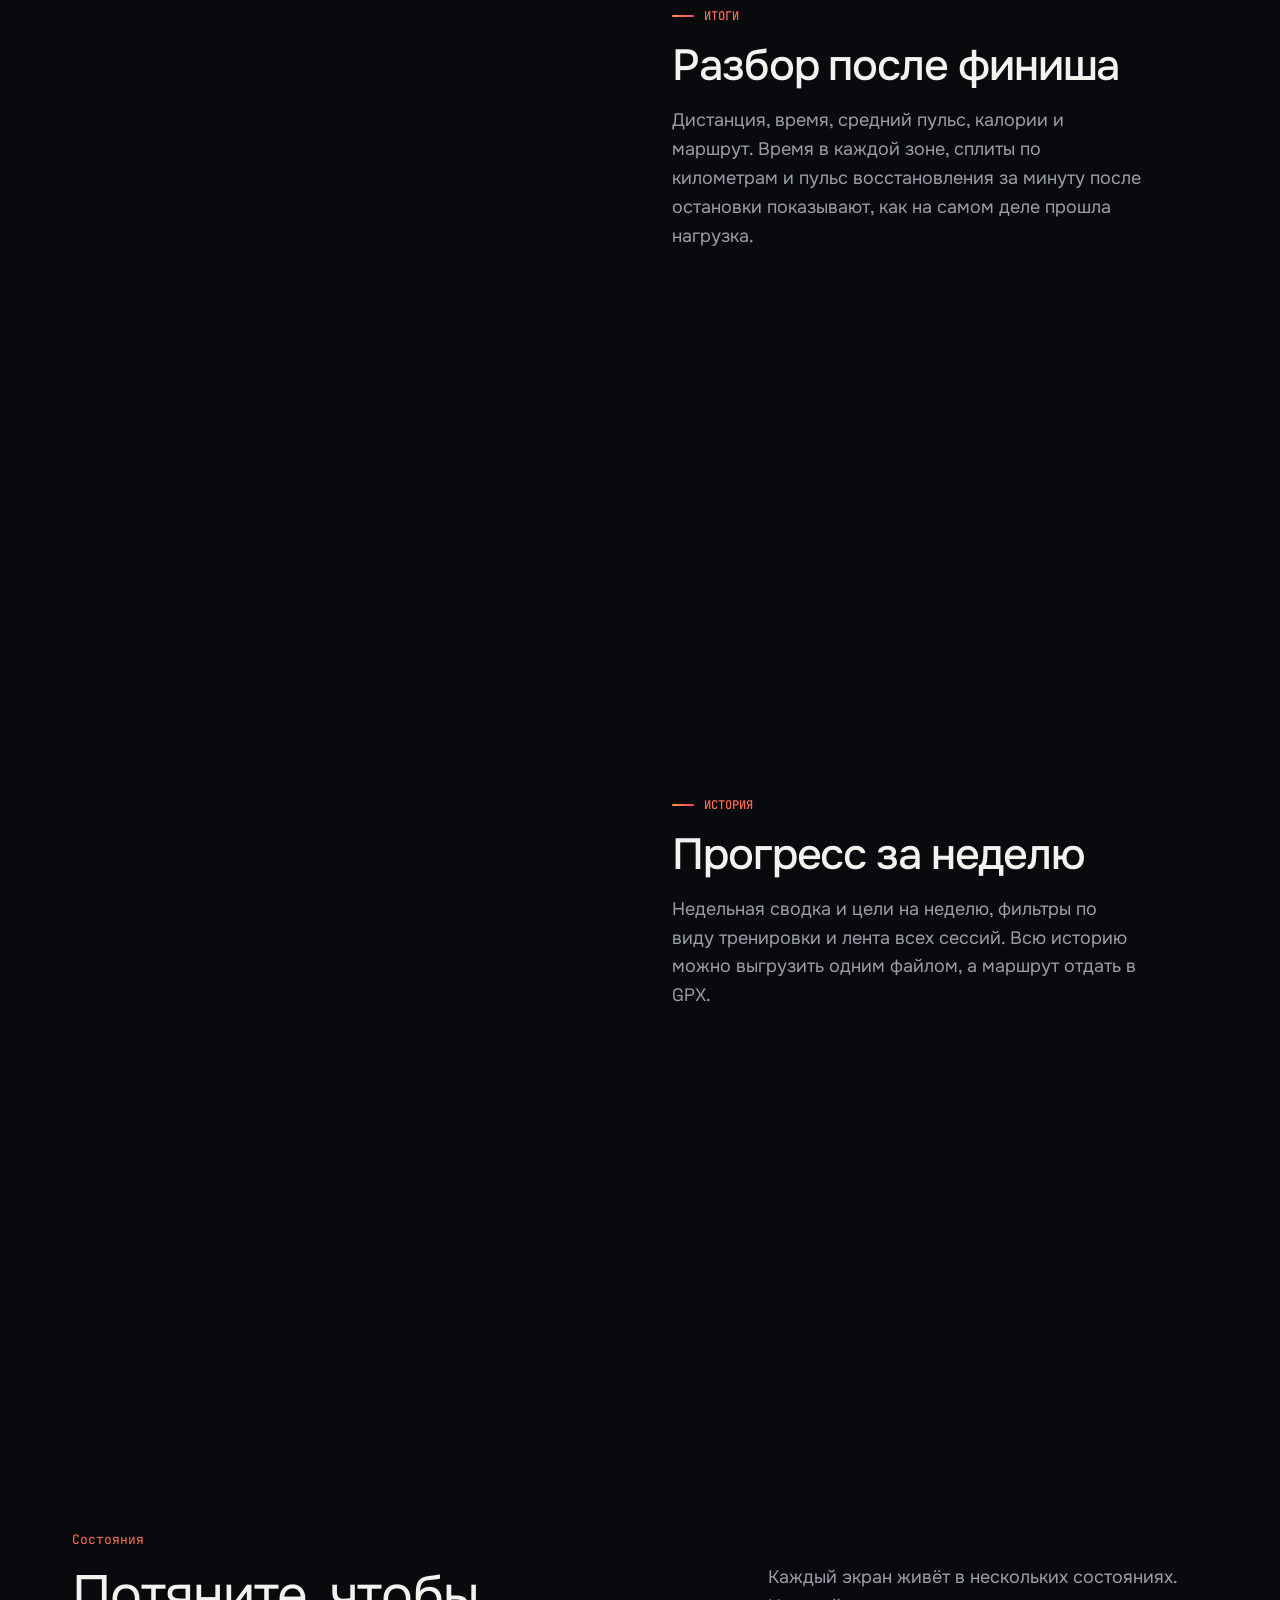
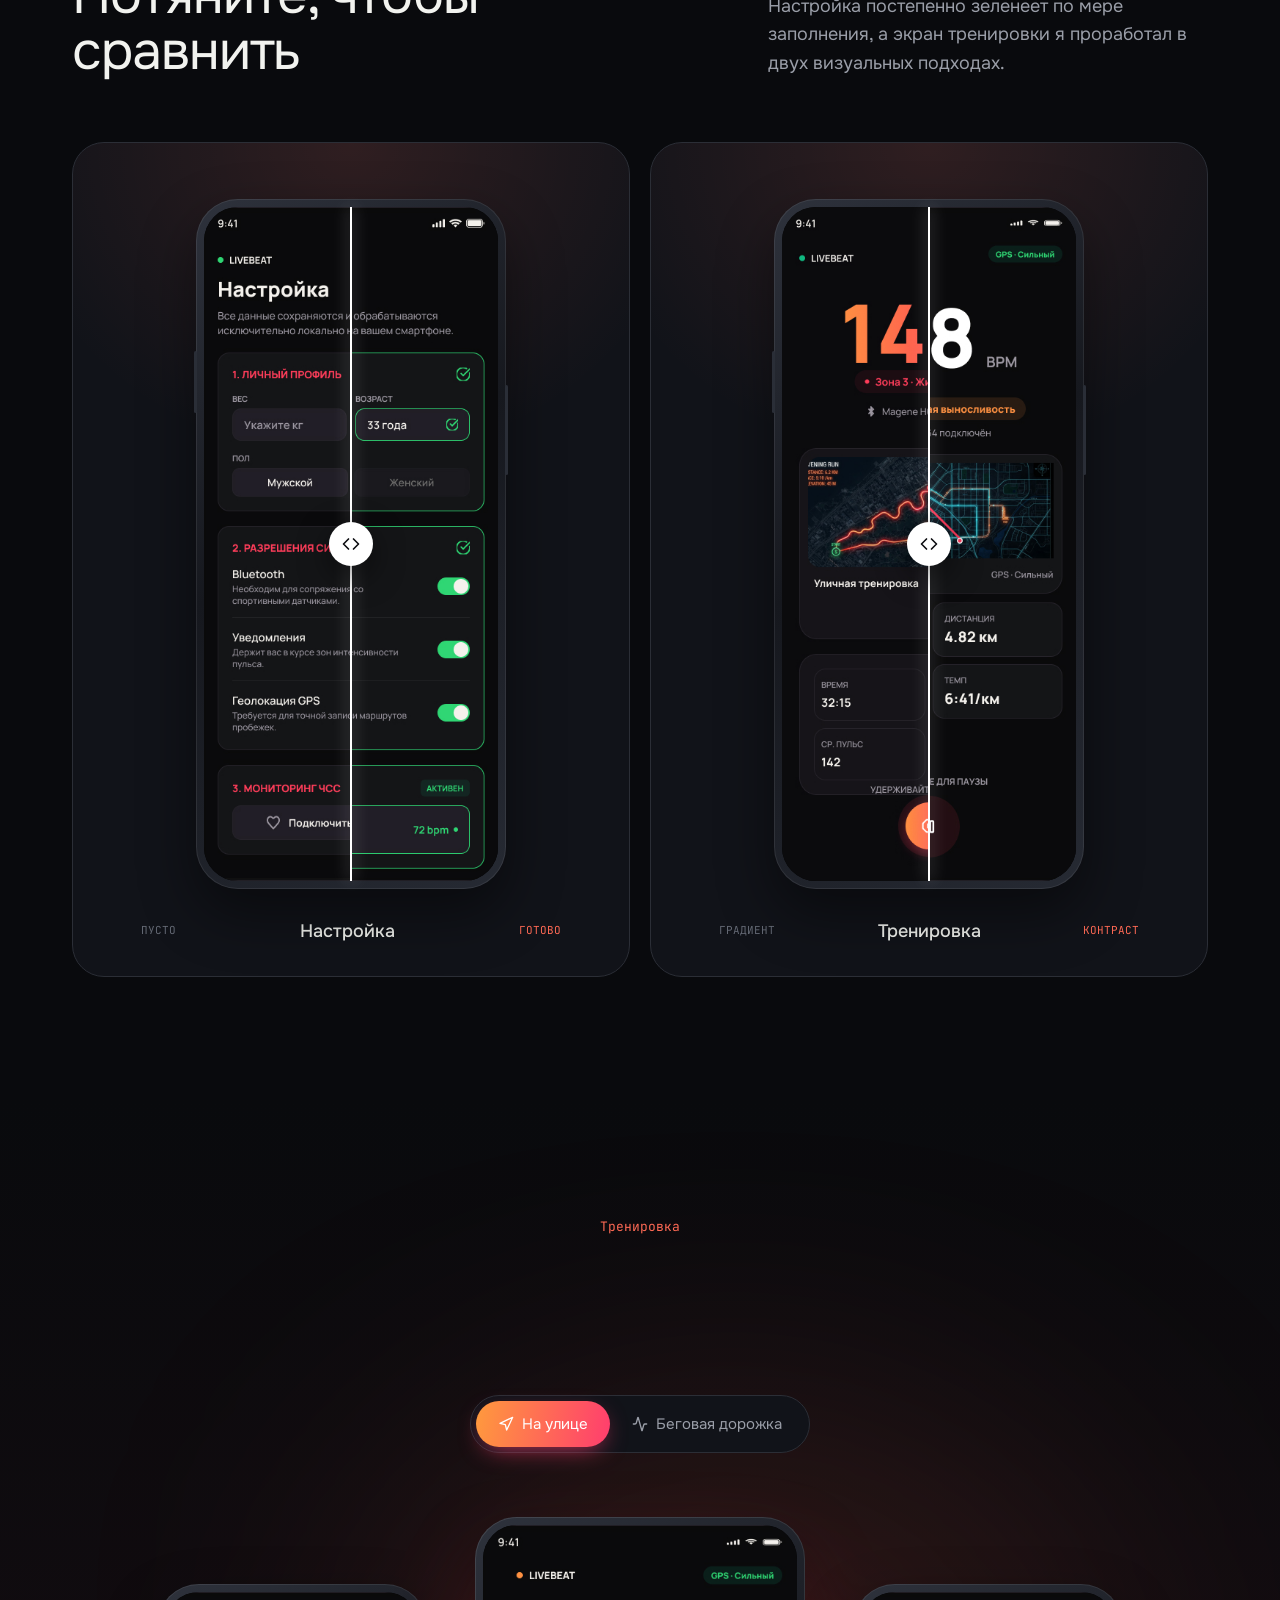
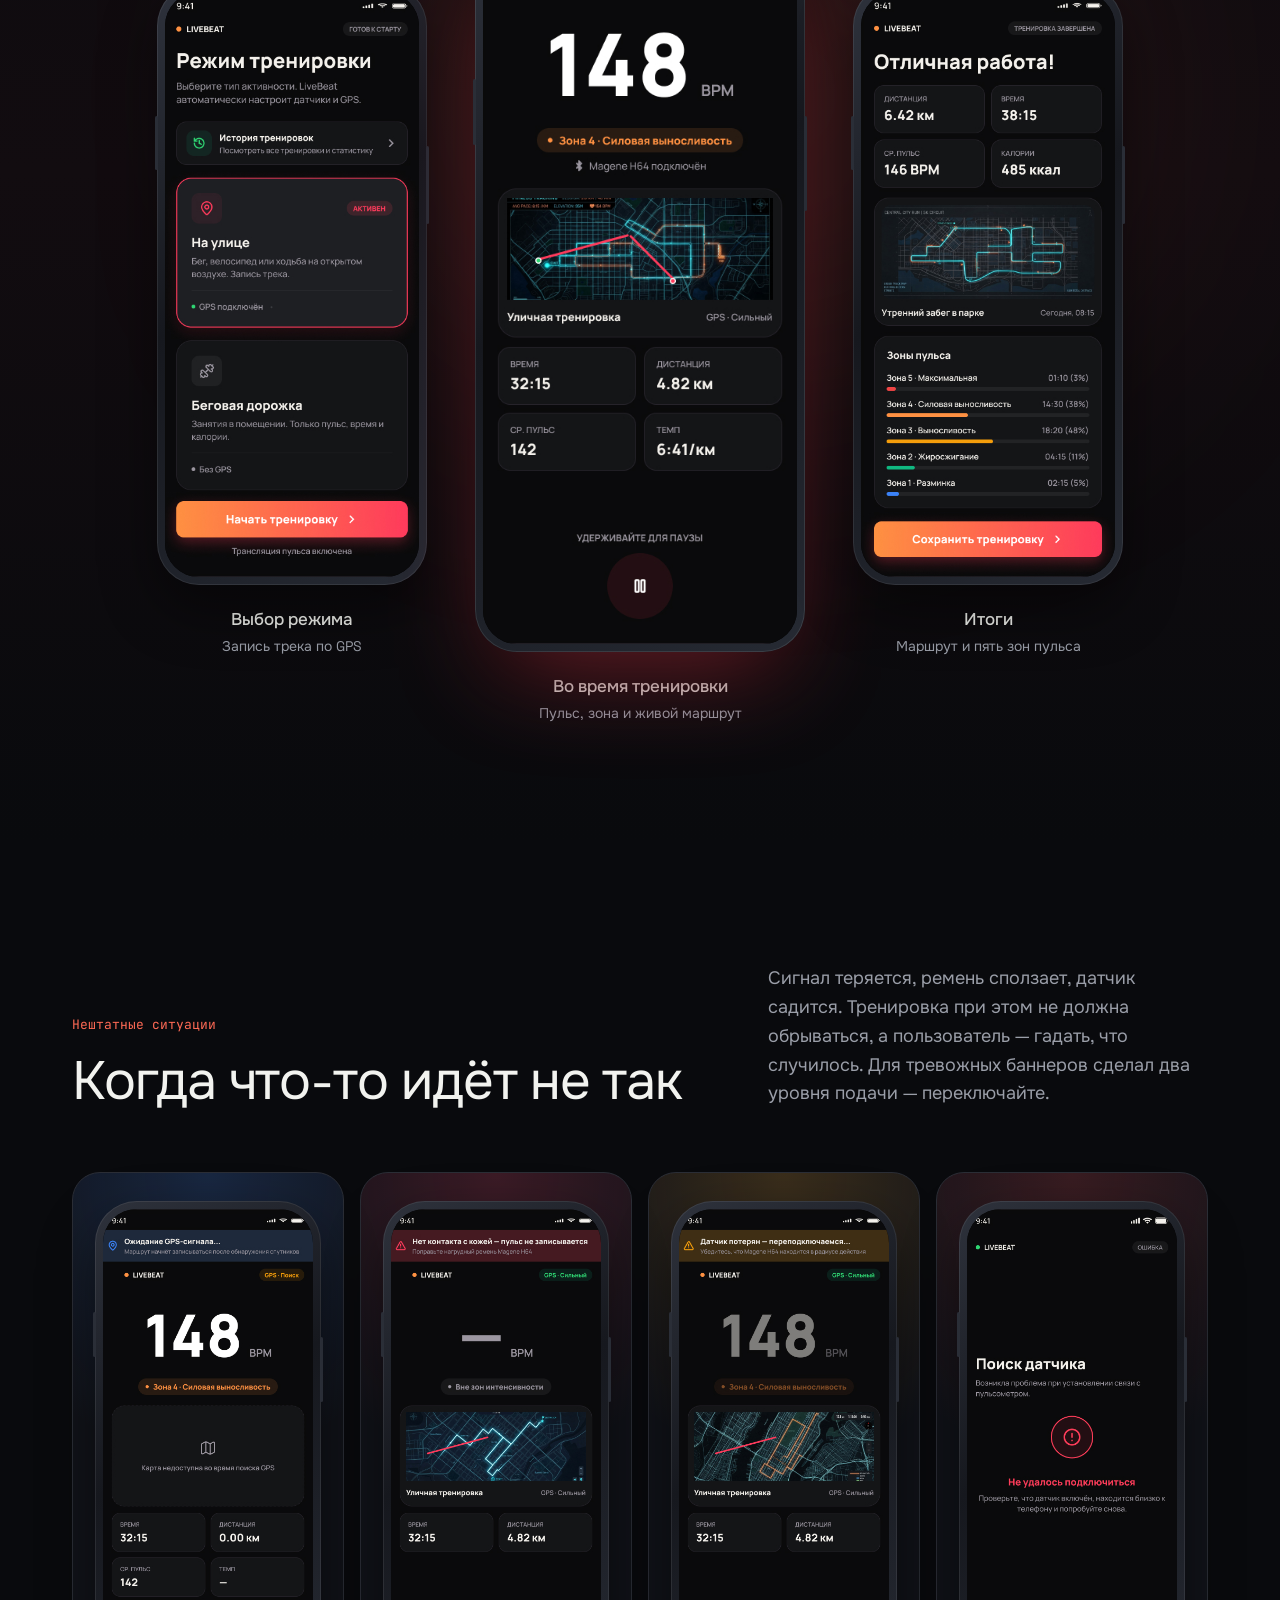
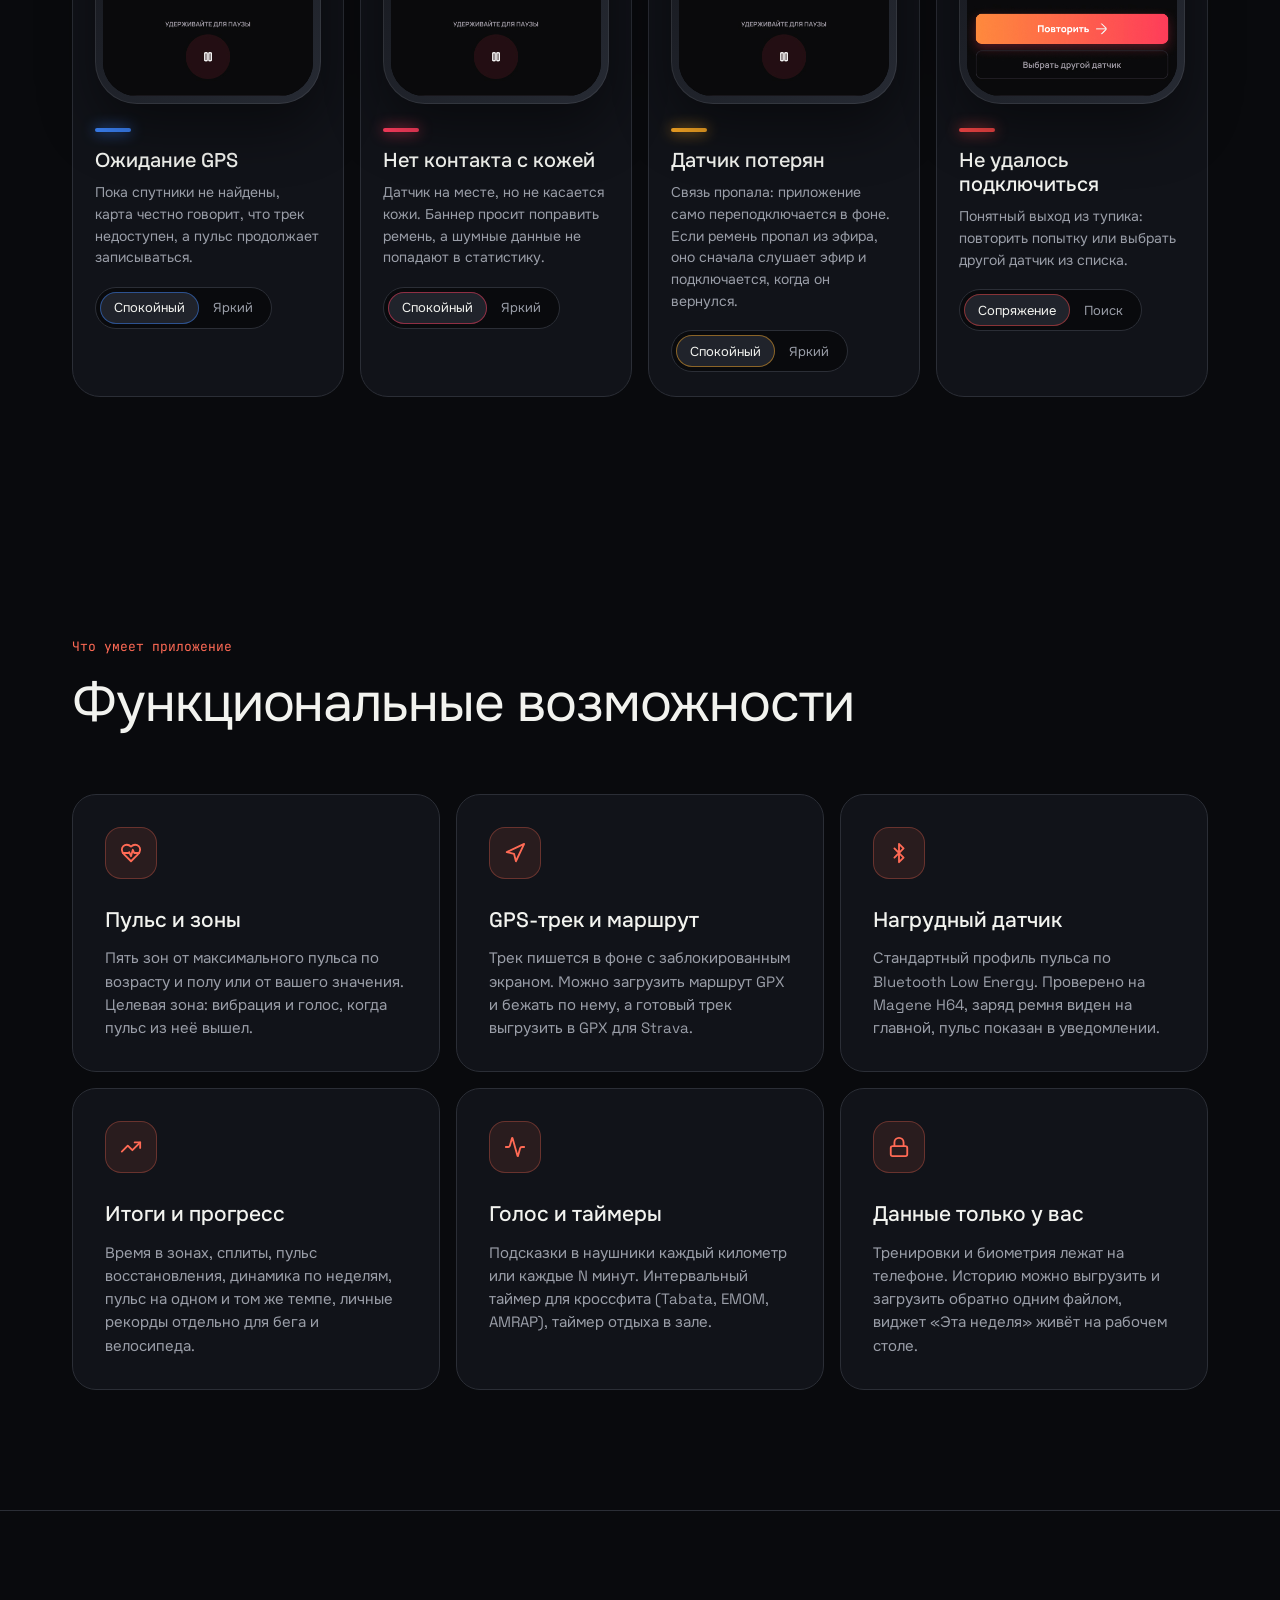
==== commit c7874395: "Страница LiveBeat переписана по фактам: Android, один проверенный датчик, семь видов, голос, таймеры" ====
--- a/livebeat.html
+++ b/livebeat.html
@@ -4,7 +4,7 @@
   <meta charset="UTF-8">
   <meta name="viewport" content="width=device-width, initial-scale=1, viewport-fit=cover">
   <title>LIVEBEAT — кейс · Роман Жураковский</title>
-  <meta name="description" content="LIVEBEAT — мобильное приложение для тренировок с пульсом в реальном времени: Bluetooth-датчики, зоны ЧСС, GPS-трек и детальные итоги пробежки на улице и на беговой дорожке.">
+  <meta name="description" content="LIVEBEAT — Android-приложение для тренировок по пульсу: нагрудный Bluetooth-датчик, зоны ЧСС, GPS-трек, голосовые подсказки и итоги тренировки. Все данные хранятся на телефоне.">
   <meta name="theme-color" content="#090A0D">
   <link rel="icon" href="favicon.svg" type="image/svg+xml">
   <link rel="apple-touch-icon" href="apple-touch-icon.png">
@@ -12,7 +12,7 @@
   <meta property="og:type" content="website">
   <meta property="og:locale" content="ru_RU">
   <meta property="og:title" content="LIVEBEAT — кейс · Роман Жураковский">
-  <meta property="og:description" content="LIVEBEAT — мобильное приложение для тренировок с пульсом в реальном времени: Bluetooth-датчики, зоны ЧСС, GPS-трек и детальные итоги пробежки на улице и на беговой дорожке.">
+  <meta property="og:description" content="LIVEBEAT — Android-приложение для тренировок по пульсу: нагрудный Bluetooth-датчик, зоны ЧСС, GPS-трек, голосовые подсказки и итоги тренировки. Все данные хранятся на телефоне.">
   <meta property="og:url" content="https://romanzhurakovskiy.ru/livebeat.html">
   <meta property="og:image" content="https://romanzhurakovskiy.ru/images/og-cover.png">
   <meta name="twitter:card" content="summary_large_image">
@@ -105,12 +105,12 @@
         <h1 class="lb-title reveal" aria-label="LIVEBEAT" data-split>LIVEBEAT</h1>
 
         <div class="lb-hero__row">
-          <p class="lb-hero__lead reveal">Тренируйся с пульсом в реальном времени. Кроссплатформенное приложение, которое подключается к Bluetooth-пульсометрам, рисует GPS-трек и&nbsp;подсвечивает зону нагрузки цветом.</p>
+          <p class="lb-hero__lead reveal">Тренировки по пульсу в реальном времени. Android-приложение подключается к нагрудному пульсометру по Bluetooth, подсвечивает зону нагрузки цветом и&nbsp;пишет GPS-трек. Без аккаунтов и облака.</p>
           <dl class="lb-meta reveal">
-            <div><dt>Роль</dt><dd>Дизайн и разработка</dd></div>
-            <div><dt>Сроки</dt><dd>3 месяца</dd></div>
-            <div><dt>Платформы</dt><dd>iOS · Android</dd></div>
-            <div><dt>Стек</dt><dd>React Native · Expo</dd></div>
+            <div><dt>Роль</dt><dd>Продукт и разработка</dd></div>
+            <div><dt>Начато</dt><dd>сентябрь 2026</dd></div>
+            <div><dt>Платформа</dt><dd>Android</dd></div>
+            <div><dt>Стек</dt><dd>React Native · Expo · TypeScript</dd></div>
           </dl>
         </div>
       </div>
@@ -153,14 +153,14 @@
     <div class="lb-marquee" aria-hidden="true">
       <div class="lb-marquee__track">
         <span>Пульс в реальном времени</span><svg class="icon"><use href="#i-heart"/></svg>
-        <span>Зоны ЧСС</span><svg class="icon"><use href="#i-heart"/></svg>
+        <span>7 видов тренировок</span><svg class="icon"><use href="#i-heart"/></svg>
         <span>GPS-трек</span><svg class="icon"><use href="#i-heart"/></svg>
-        <span>Bluetooth LE</span><svg class="icon"><use href="#i-heart"/></svg>
+        <span>Голосовые подсказки</span><svg class="icon"><use href="#i-heart"/></svg>
         <span>Без регистрации</span><svg class="icon"><use href="#i-heart"/></svg>
         <span>Пульс в реальном времени</span><svg class="icon"><use href="#i-heart"/></svg>
-        <span>Зоны ЧСС</span><svg class="icon"><use href="#i-heart"/></svg>
+        <span>7 видов тренировок</span><svg class="icon"><use href="#i-heart"/></svg>
         <span>GPS-трек</span><svg class="icon"><use href="#i-heart"/></svg>
-        <span>Bluetooth LE</span><svg class="icon"><use href="#i-heart"/></svg>
+        <span>Голосовые подсказки</span><svg class="icon"><use href="#i-heart"/></svg>
         <span>Без регистрации</span><svg class="icon"><use href="#i-heart"/></svg>
       </div>
     </div>
@@ -171,20 +171,20 @@
         <div class="lb-overview__grid">
           <div class="lb-overview__main">
             <span class="eyebrow eyebrow--accent eyebrow--lg reveal">О проекте</span>
-            <h2 class="h2 reveal">Умное отслеживание активности</h2>
-            <p class="lb-text reveal">LIVEBEAT — мобильное приложение для тренировок с мониторингом пульса в реальном времени. Оно подключается к Bluetooth-пульсометрам, отслеживает зоны ЧСС, записывает GPS-трек, считает калории и темп. Все персональные данные обрабатываются локально на устройстве — без отправки на сторонние серверы.</p>
+            <h2 class="h2 reveal">Личный трекер тренировок</h2>
+            <p class="lb-text reveal">LIVEBEAT — Android-приложение для тренировок по пульсу. Подключается к нагрудному пульсометру по Bluetooth, показывает зону нагрузки, пишет GPS-трек и после финиша раскладывает тренировку по зонам. Часы меряют пульс запястьем и на бегу ошибаются, а ремень без приложения просто цифра. Здоровье остаётся на телефоне: нет аккаунтов, аналитики и серверов, в сеть приложение ходит только за тайлами карты.</p>
           </div>
           <ul class="lb-facts">
-            <li class="reveal"><span>Роль в проекте</span><strong>Полный цикл — от проектирования интерфейса до публикации</strong></li>
-            <li class="reveal"><span>Сроки разработки</span><strong>3 месяца интенсивной работы</strong></li>
-            <li class="reveal"><span>Датчики</span><strong>Magene, Polar, Garmin, Wahoo</strong></li>
+            <li class="reveal"><span>Роль в проекте</span><strong>Продукт, интерфейс и разработка. Код пишу с ИИ-ассистентом, решения принимаю сам</strong></li>
+            <li class="reveal"><span>Статус</span><strong>Работает у меня на телефоне, готовится выход в RuStore</strong></li>
+            <li class="reveal"><span>Датчик</span><strong>Magene H64, проверен на реальных тренировках</strong></li>
           </ul>
         </div>
 
         <ul class="lb-stats">
-          <li class="reveal"><strong><span data-count="39">39</span></strong><span>экранов и состояний</span></li>
+          <li class="reveal"><strong><span data-count="7">7</span></strong><span>видов тренировок</span></li>
           <li class="reveal"><strong><span data-count="5">5</span></strong><span>зон пульса с цветовой кодировкой</span></li>
-          <li class="reveal"><strong><span data-count="2">2</span></strong><span>режима тренировки — улица и дорожка</span></li>
+          <li class="reveal"><strong><span data-count="336">336</span></strong><span>автотестов на логику датчика и записи</span></li>
           <li class="reveal"><strong><span data-count="0">0</span></strong><span>облачных серверов — всё локально</span></li>
         </ul>
       </div>
@@ -288,7 +288,7 @@
               <div class="phone phone--lb lb-step__phone"><div class="phone__screen"><img src="images/livebeat/setup-filled.jpg" alt="Заполненный экран настройки" width="412" height="917" loading="lazy"></div></div>
               <span class="lb-step__tag">Настройка</span>
               <h3 class="lb-step__title">Профиль и разрешения на одном экране</h3>
-              <p class="lb-step__text">Вес, возраст и пол нужны для расчёта калорий и зон. Bluetooth, GPS и уведомления включаются тумблерами, готовые блоки загораются зелёным.</p>
+              <p class="lb-step__text">Вес, возраст и пол нужны для расчёта калорий и зон, максимальный пульс можно задать свой. Разрешения показаны статусами: видно, что выдано, а что ещё нет, готовые блоки загораются зелёным.</p>
             </li>
             <li class="lb-step" data-flow-step>
               <div class="phone phone--lb lb-step__phone"><div class="phone__screen"><img src="images/livebeat/sensor-scanning.jpg" alt="Поиск датчика" width="412" height="917" loading="lazy"></div></div>
@@ -299,32 +299,32 @@
             <li class="lb-step" data-flow-step>
               <div class="phone phone--lb lb-step__phone"><div class="phone__screen"><img src="images/livebeat/sensor-found.jpg" alt="Список найденных датчиков" width="412" height="917" loading="lazy"></div></div>
               <span class="lb-step__tag">Сопряжение</span>
-              <h3 class="lb-step__title">Magene, Polar, Garmin — в один тап</h3>
-              <p class="lb-step__text">Найденные устройства идут списком с уровнем сигнала. Выбранный датчик подсвечивается, подключение — одной кнопкой.</p>
+              <h3 class="lb-step__title">Найденный ремень — в один тап</h3>
+              <p class="lb-step__text">Найденные устройства идут списком с уровнем сигнала. Выбранный датчик подсвечивается, подключение одной кнопкой. Если Bluetooth выключен, приложение так и говорит и предлагает включить.</p>
             </li>
             <li class="lb-step" data-flow-step>
               <div class="phone phone--lb lb-step__phone"><div class="phone__screen"><img src="images/livebeat/mode-outdoor-active.jpg" alt="Выбор режима тренировки" width="412" height="917" loading="lazy"></div></div>
               <span class="lb-step__tag">Режим</span>
-              <h3 class="lb-step__title">Улица или беговая дорожка</h3>
-              <p class="lb-step__text">Две крупные карточки. На улице включается запись GPS-трека, на дорожке — подсчёт каденса и мониторинг ЧСС.</p>
+              <h3 class="lb-step__title">Семь видов тренировок</h3>
+              <p class="lb-step__text">Улица, дорожка, велосипед, зал, кроссфит, йога и другое. Там, где нужен маршрут, включается GPS-трек, на дорожке и в зале остаётся только пульс. Кроссфит получает интервальный таймер, зал таймер отдыха.</p>
             </li>
             <li class="lb-step" data-flow-step>
               <div class="phone phone--lb lb-step__phone"><div class="phone__screen"><img src="images/livebeat/active-outdoor.jpg" alt="Экран тренировки" width="412" height="917" loading="lazy"></div></div>
               <span class="lb-step__tag">Тренировка</span>
               <h3 class="lb-step__title">Пульс, который видно на бегу</h3>
-              <p class="lb-step__text">148 BPM читаются с расстояния вытянутой руки, зона подсвечена цветом, трек рисуется в реальном времени.</p>
+              <p class="lb-step__text">148 BPM читаются с расстояния вытянутой руки, зона подсвечена цветом, трек рисуется в реальном времени. Голос в наушниках говорит темп и пульс каждый километр.</p>
             </li>
             <li class="lb-step" data-flow-step>
               <div class="phone phone--lb lb-step__phone"><div class="phone__screen"><img src="images/livebeat/post-run-summary.jpg" alt="Итоги тренировки" width="412" height="936" loading="lazy"></div></div>
               <span class="lb-step__tag">Итоги</span>
               <h3 class="lb-step__title">Разбор после финиша</h3>
-              <p class="lb-step__text">Дистанция, время, средний пульс, калории и маршрут. Распределение по зонам показывает, как на самом деле прошла нагрузка.</p>
+              <p class="lb-step__text">Дистанция, время, средний пульс, калории и маршрут. Время в каждой зоне, сплиты по километрам и пульс восстановления за минуту после остановки показывают, как на самом деле прошла нагрузка.</p>
             </li>
             <li class="lb-step" data-flow-step>
               <div class="phone phone--lb lb-step__phone"><div class="phone__screen"><img src="images/livebeat/history-weekly.jpg" alt="История тренировок" width="412" height="917" loading="lazy"></div></div>
               <span class="lb-step__tag">История</span>
               <h3 class="lb-step__title">Прогресс за неделю</h3>
-              <p class="lb-step__text">Недельная сводка в градиенте бренда, фильтры по типу тренировки и лента всех сессий.</p>
+              <p class="lb-step__text">Недельная сводка и цели на неделю, фильтры по виду тренировки и лента всех сессий. Всю историю можно выгрузить одним файлом, а маршрут отдать в GPX.</p>
             </li>
           </ol>
         </div>
@@ -388,7 +388,7 @@
       <div class="container">
         <div class="lb-section-head lb-section-head--center">
           <span class="eyebrow eyebrow--accent eyebrow--lg reveal">Тренировка</span>
-          <h2 class="h2 reveal">Два режима — один понятный цикл</h2>
+          <h2 class="h2 reveal">Улица и дорожка — два из семи видов</h2>
           <div class="lb-seg reveal" role="tablist" aria-label="Режим тренировки">
             <span class="lb-seg__pill" aria-hidden="true"></span>
             <button type="button" role="tab" aria-selected="true" data-mode-btn="outdoor">
@@ -408,7 +408,7 @@
                 <img data-mode="treadmill" src="images/livebeat/mode-treadmill-active.jpg" alt="Выбор режима: беговая дорожка" width="412" height="917" loading="lazy">
               </div>
             </div>
-            <figcaption><strong>Выбор режима</strong><span data-mode-text="outdoor">Запись трека по GPS</span><span data-mode-text="treadmill">Каденс вместо карты</span></figcaption>
+            <figcaption><strong>Выбор режима</strong><span data-mode-text="outdoor">Запись трека по GPS</span><span data-mode-text="treadmill">Без GPS, только пульс</span></figcaption>
           </figure>
           <figure class="lb-mode lb-mode--main reveal">
             <div class="phone phone--lb">
@@ -426,7 +426,7 @@
                 <img data-mode="treadmill" src="images/livebeat/treadmill-summary.jpg" alt="Итоги бега на дорожке" width="412" height="917" loading="lazy">
               </div>
             </div>
-            <figcaption><strong>Итоги</strong><span data-mode-text="outdoor">Маршрут и пять зон пульса</span><span data-mode-text="treadmill">Темп, наклон и график нагрузки</span></figcaption>
+            <figcaption><strong>Итоги</strong><span data-mode-text="outdoor">Маршрут и пять зон пульса</span><span data-mode-text="treadmill">Время в зонах и график пульса</span></figcaption>
           </figure>
         </div>
       </div>
@@ -490,7 +490,7 @@
             <div class="lb-edge-card__body">
               <span class="lb-edge-card__tone"></span>
               <h3>Датчик потерян</h3>
-              <p>Связь пропала — приложение само переподключается в фоне, тренировка не прерывается ни на секунду.</p>
+              <p>Связь пропала: приложение само переподключается в фоне. Если ремень пропал из эфира, оно сначала слушает эфир и подключается, когда он вернулся.</p>
               <div class="lb-toggle" role="group" aria-label="Вариант баннера">
                 <button type="button" aria-pressed="true">Спокойный</button>
                 <button type="button" aria-pressed="false">Яркий</button>
@@ -529,28 +529,33 @@
         <ul class="lb-features__grid" data-spotlight>
           <li class="lb-feature reveal">
             <span class="lb-feature__icon"><svg class="icon"><use href="#i-heart-pulse"/></svg></span>
-            <h3>Пульс в реальном времени</h3>
-            <p>Зоны ЧСС рассчитываются индивидуально и помогают держаться в правильном коридоре нагрузки.</p>
+            <h3>Пульс и зоны</h3>
+            <p>Пять зон от максимального пульса по возрасту и полу или от вашего значения. Целевая зона: вибрация и голос, когда пульс из неё вышел.</p>
           </li>
           <li class="lb-feature reveal">
             <span class="lb-feature__icon"><svg class="icon"><use href="#i-navigation"/></svg></span>
-            <h3>Точный GPS-трекинг</h3>
-            <p>Оптимизированная запись трека с минимальным фоновым расходом батареи.</p>
+            <h3>GPS-трек и маршрут</h3>
+            <p>Трек пишется в фоне с заблокированным экраном. Можно загрузить маршрут GPX и бежать по нему, а готовый трек выгрузить в GPX для Strava.</p>
           </li>
           <li class="lb-feature reveal">
             <span class="lb-feature__icon"><svg class="icon"><use href="#i-bluetooth"/></svg></span>
-            <h3>BLE-датчики</h3>
-            <p>Мгновенное сопряжение с пульсометрами Magene, Polar, Garmin и Wahoo по Bluetooth Low Energy.</p>
+            <h3>Нагрудный датчик</h3>
+            <p>Стандартный профиль пульса по Bluetooth Low Energy. Проверено на Magene H64, заряд ремня виден на главной, пульс показан в уведомлении.</p>
           </li>
           <li class="lb-feature reveal">
             <span class="lb-feature__icon"><svg class="icon"><use href="#i-trending-up"/></svg></span>
-            <h3>Глубокая аналитика</h3>
-            <p>Графики распределения по зонам, калории и темп на каждом километре.</p>
+            <h3>Итоги и прогресс</h3>
+            <p>Время в зонах, сплиты, пульс восстановления, динамика по неделям, пульс на одном и том же темпе, личные рекорды отдельно для бега и велосипеда.</p>
+          </li>
+          <li class="lb-feature reveal">
+            <span class="lb-feature__icon"><svg class="icon"><use href="#i-activity"/></svg></span>
+            <h3>Голос и таймеры</h3>
+            <p>Подсказки в наушники каждый километр или каждые N минут. Интервальный таймер для кроссфита (Tabata, EMOM, AMRAP), таймер отдыха в зале.</p>
           </li>
           <li class="lb-feature reveal">
             <span class="lb-feature__icon"><svg class="icon"><use href="#i-lock"/></svg></span>
-            <h3>Локальная приватность</h3>
-            <p>Тренировки и биометрия хранятся только на смартфоне, без передачи в облако.</p>
+            <h3>Данные только у вас</h3>
+            <p>Тренировки и биометрия лежат на телефоне. Историю можно выгрузить и загрузить обратно одним файлом, виджет «Эта неделя» живёт на рабочем столе.</p>
           </li>
         </ul>
       </div>
@@ -582,19 +587,19 @@
         </div>
         <div class="lb-tech__grid">
           <ul class="lb-tech__cards">
-            <li class="reveal"><strong>React Native &amp; Expo</strong><p>Кроссплатформенность, быстрые итерации и стабильная производительность интерфейса.</p></li>
-            <li class="reveal"><strong>Native BLE Modules</strong><p>Нативный мост для высокочастотного и надёжного получения пакетов сердечного ритма.</p></li>
-            <li class="reveal"><strong>Background GPS API</strong><p>Фоновое отслеживание с фильтрацией шумов координат для точного трека.</p></li>
-            <li class="reveal"><strong>SQLite Local Storage</strong><p>Быстрая локальная база для истории и посекундных записей пульса.</p></li>
+            <li class="reveal"><strong>React Native &amp; Expo</strong><p>TypeScript, состояние на Zustand, нативные модули подключаются через конфиг-плагины Expo. Сборки идут в GitHub Actions.</p></li>
+            <li class="reveal"><strong>Супервайзер соединения</strong><p>Один коннект за раз, повторы с паузами, и ремень, пропавший из эфира, ждёт в режиме прослушивания. Покрыто тестами на поддельном Bluetooth, который ведёт себя как настоящий.</p></li>
+            <li class="reveal"><strong>Фон и устойчивость</strong><p>Foreground-сервис с уведомлением держит запись с заблокированным экраном. Тренировка сохраняется черновиком каждые 10 секунд и переживает выгрузку приложения.</p></li>
+            <li class="reveal"><strong>SQLite на телефоне</strong><p>История тренировок и записи пульса в локальной базе, без сервера. Контакт с кожей отслеживается, застывший пульс снятого ремня не попадает в статистику.</p></li>
           </ul>
           <figure class="lb-tech__device reveal">
             <div class="lb-tech__phones">
-              <div class="phone phone--lb"><div class="phone__screen"><img src="images/livebeat/xiaomi-settings.jpg" alt="Настройка работы в фоне для Xiaomi" width="412" height="917" loading="lazy"></div></div>
-              <div class="phone phone--lb"><div class="phone__screen"><img src="images/livebeat/xiaomi-background-settings.jpg" alt="Разрешения автозапуска и батареи" width="412" height="917" loading="lazy"></div></div>
+              <div class="phone phone--lb"><div class="phone__screen"><img src="images/livebeat/active-outdoor-no-contact.jpg" alt="Нет контакта с кожей: пульс не пишется, об этом сказано прямо" width="412" height="917" loading="lazy"></div></div>
+              <div class="phone phone--lb"><div class="phone__screen"><img src="images/livebeat/active-outdoor-sensor-lost.jpg" alt="Датчик потерян, идёт переподключение" width="412" height="917" loading="lazy"></div></div>
             </div>
             <figcaption>
-              <strong>Отдельный сценарий для MIUI и HyperOS</strong>
-              <span>Прошивки Xiaomi агрессивно убивают фоновые процессы. Приложение само ведёт пользователя к нужным пунктам автозапуска и батареи, чтобы запись не обрывалась.</span>
+              <strong>Что делать, когда запись может порваться</strong>
+              <span>Ремень сполз, связь пропала, Android выгрузил приложение на энергосбережении. Для каждого случая приложение сообщает причину на экране и в уведомлении и продолжает запись, когда это возможно.</span>
             </figcaption>
           </figure>
         </div>
@@ -609,7 +614,7 @@
             <span class="eyebrow eyebrow--accent eyebrow--lg reveal">Все экраны</span>
             <h2 class="h2 reveal">Полная карта интерфейса</h2>
           </div>
-          <p class="lb-text reveal">Все экраны и состояния, которые вошли в приложение. Нажмите на любой, чтобы рассмотреть поближе.</p>
+          <p class="lb-text reveal">Макеты Figma, по которым сделан интерфейс. В приложении часть экранов ушла дальше: семь видов тренировок, статусы разрешений, карта OpenStreetMap. Нажмите на любой, чтобы рассмотреть поближе.</p>
         </div>
 
         <div class="lb-filters reveal" role="tablist" aria-label="Фильтр экранов" data-filters></div>
@@ -626,8 +631,8 @@
             <h2 class="lb-display reveal">Готово к&nbsp;<em>использованию</em></h2>
           </div>
           <div class="lb-result__text">
-            <p class="lb-text lb-text--lg reveal">LIVEBEAT доступен на iOS и Android. Первые пользователи отметили отсутствие обязательной регистрации и моментальное подключение к нагрудным пульсометрам.</p>
-            <p class="lb-text reveal">Достигнуто стабильное получение биометрии в фоне на протяжении всей тренировки — без зависаний интерфейса и вылетов записи геолокации.</p>
+            <p class="lb-text lb-text--lg reveal">LIVEBEAT работает на Android, я пользуюсь им на своих пробежках и поездках. Дальше выход в RuStore: уже готовы релизная подпись в CI, политика конфиденциальности и тексты карточки.</p>
+            <p class="lb-text reveal">Запись не рвётся на бегу: соединение с датчиком, контакт с кожей, сохранение черновика и фоновый сервис покрыты 336 автотестами. Чего в приложении нет, оставлено осознанно: вариабельность пульса убрана, потому что тестовый ремень доносил до телефона лишь треть ударов и цифра выходила недостоверной.</p>
           </div>
         </div>
       </div>
@@ -637,8 +642,8 @@
     <section class="lb-cta">
       <span class="blob lb-glow lb-glow--cta" data-parallax="0.1" aria-hidden="true"></span>
       <div class="container lb-cta__inner">
-        <h2 class="lb-cta__title reveal">Хотите запустить технологичный цифровой продукт?</h2>
-        <p class="lb-cta__text reveal">Напишите мне — обсудим идею, составим технический план, выберем стек и запустим понятный сервис.</p>
+        <h2 class="lb-cta__title reveal">Нужно мобильное или веб-приложение?</h2>
+        <p class="lb-cta__text reveal">Напишите, что нужно сделать, и я отвечу, как вижу решение и за какое время.</p>
         <div class="actions reveal">
           <a class="btn lb-btn-light" href="index.html#contacts">Обсудить задачу <svg class="icon"><use href="#i-send"/></svg></a>
           <a class="btn lb-btn-ghost" href="index.html#projects">Другие проекты <svg class="icon"><use href="#i-arrow-up-right"/></svg></a>
